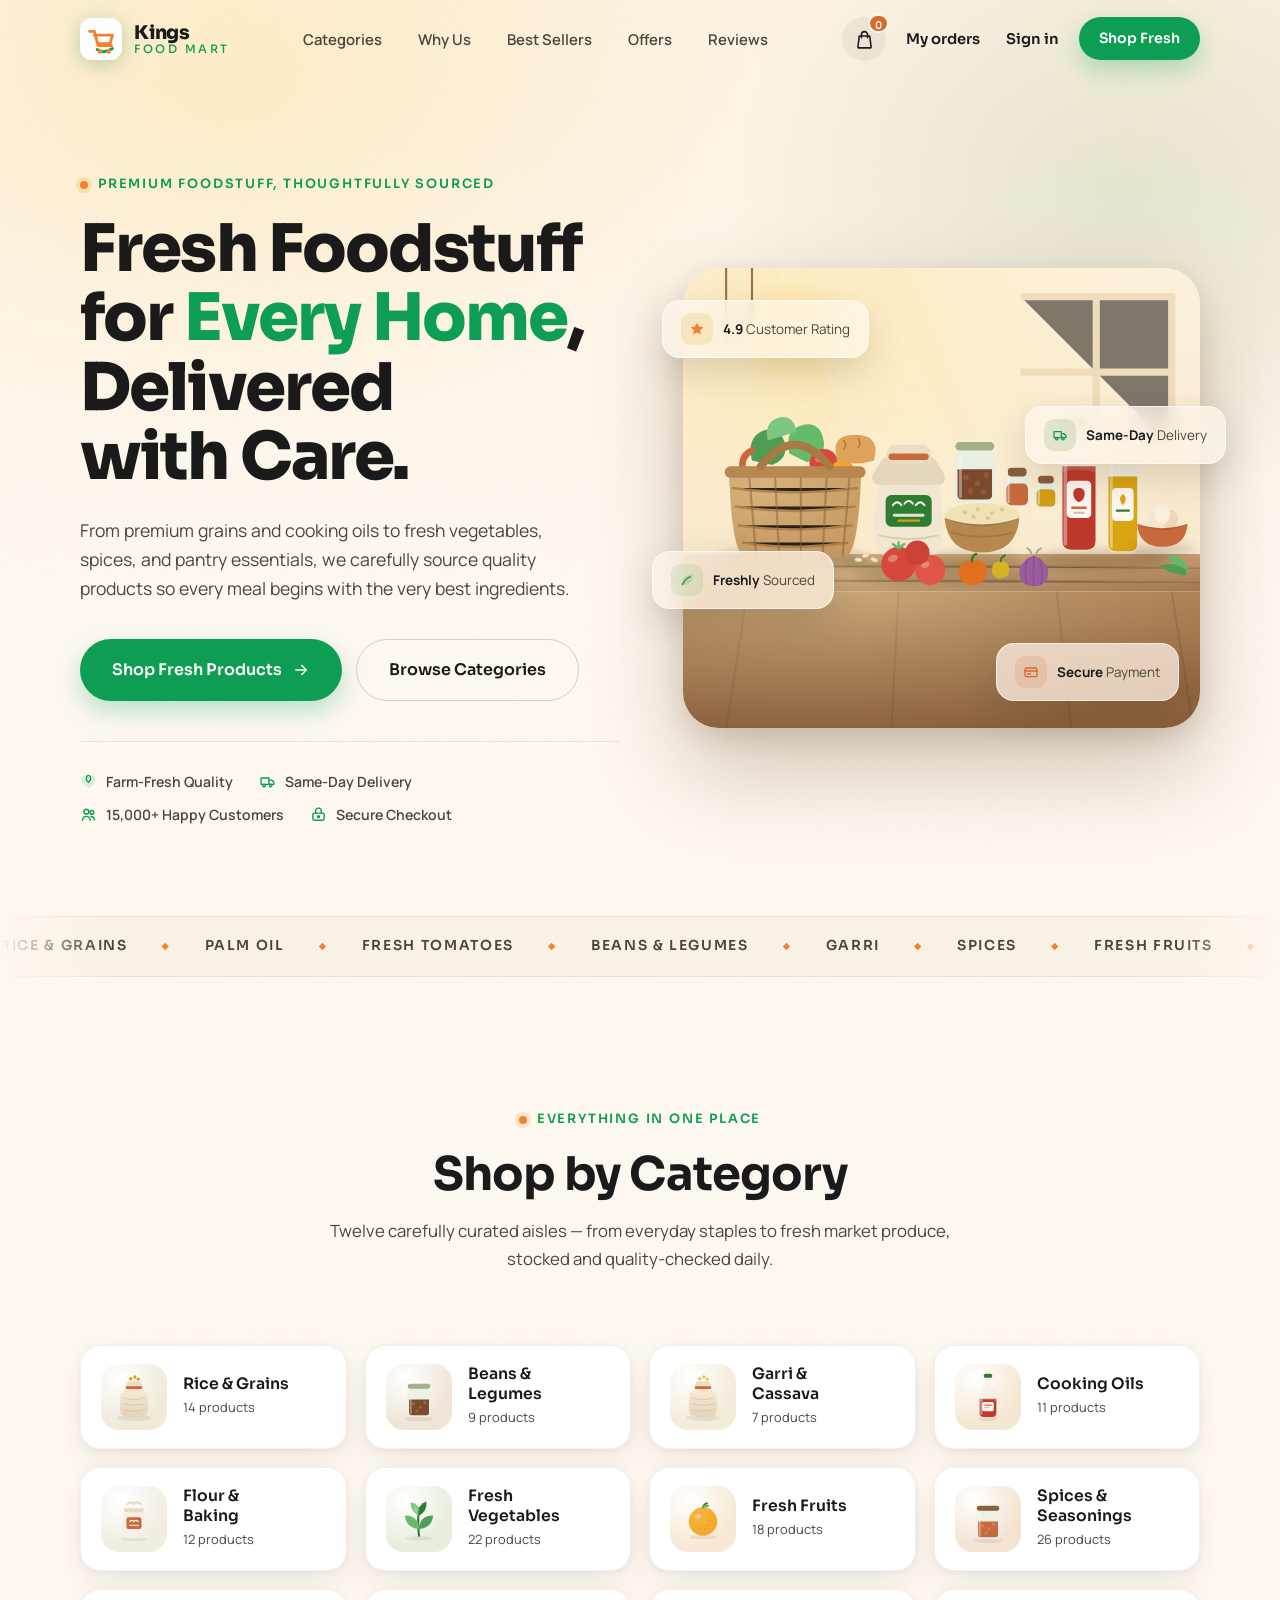
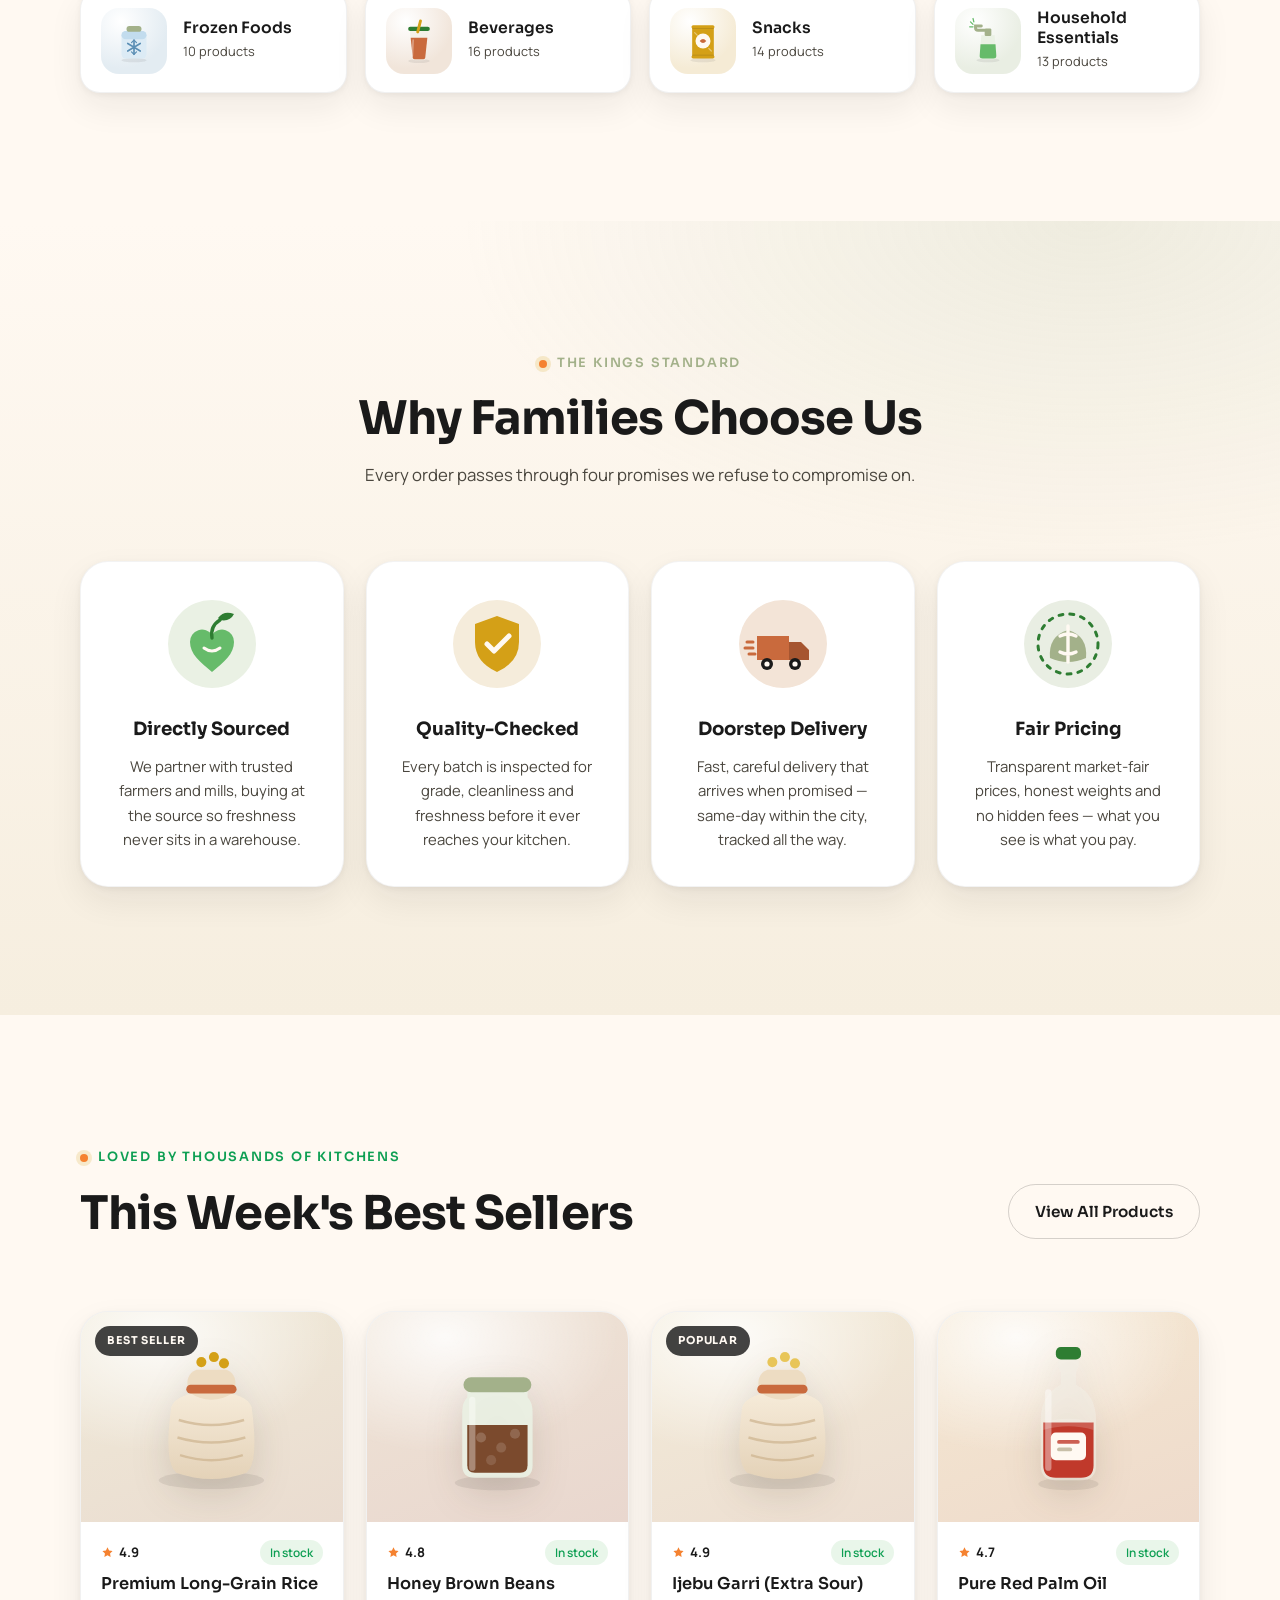
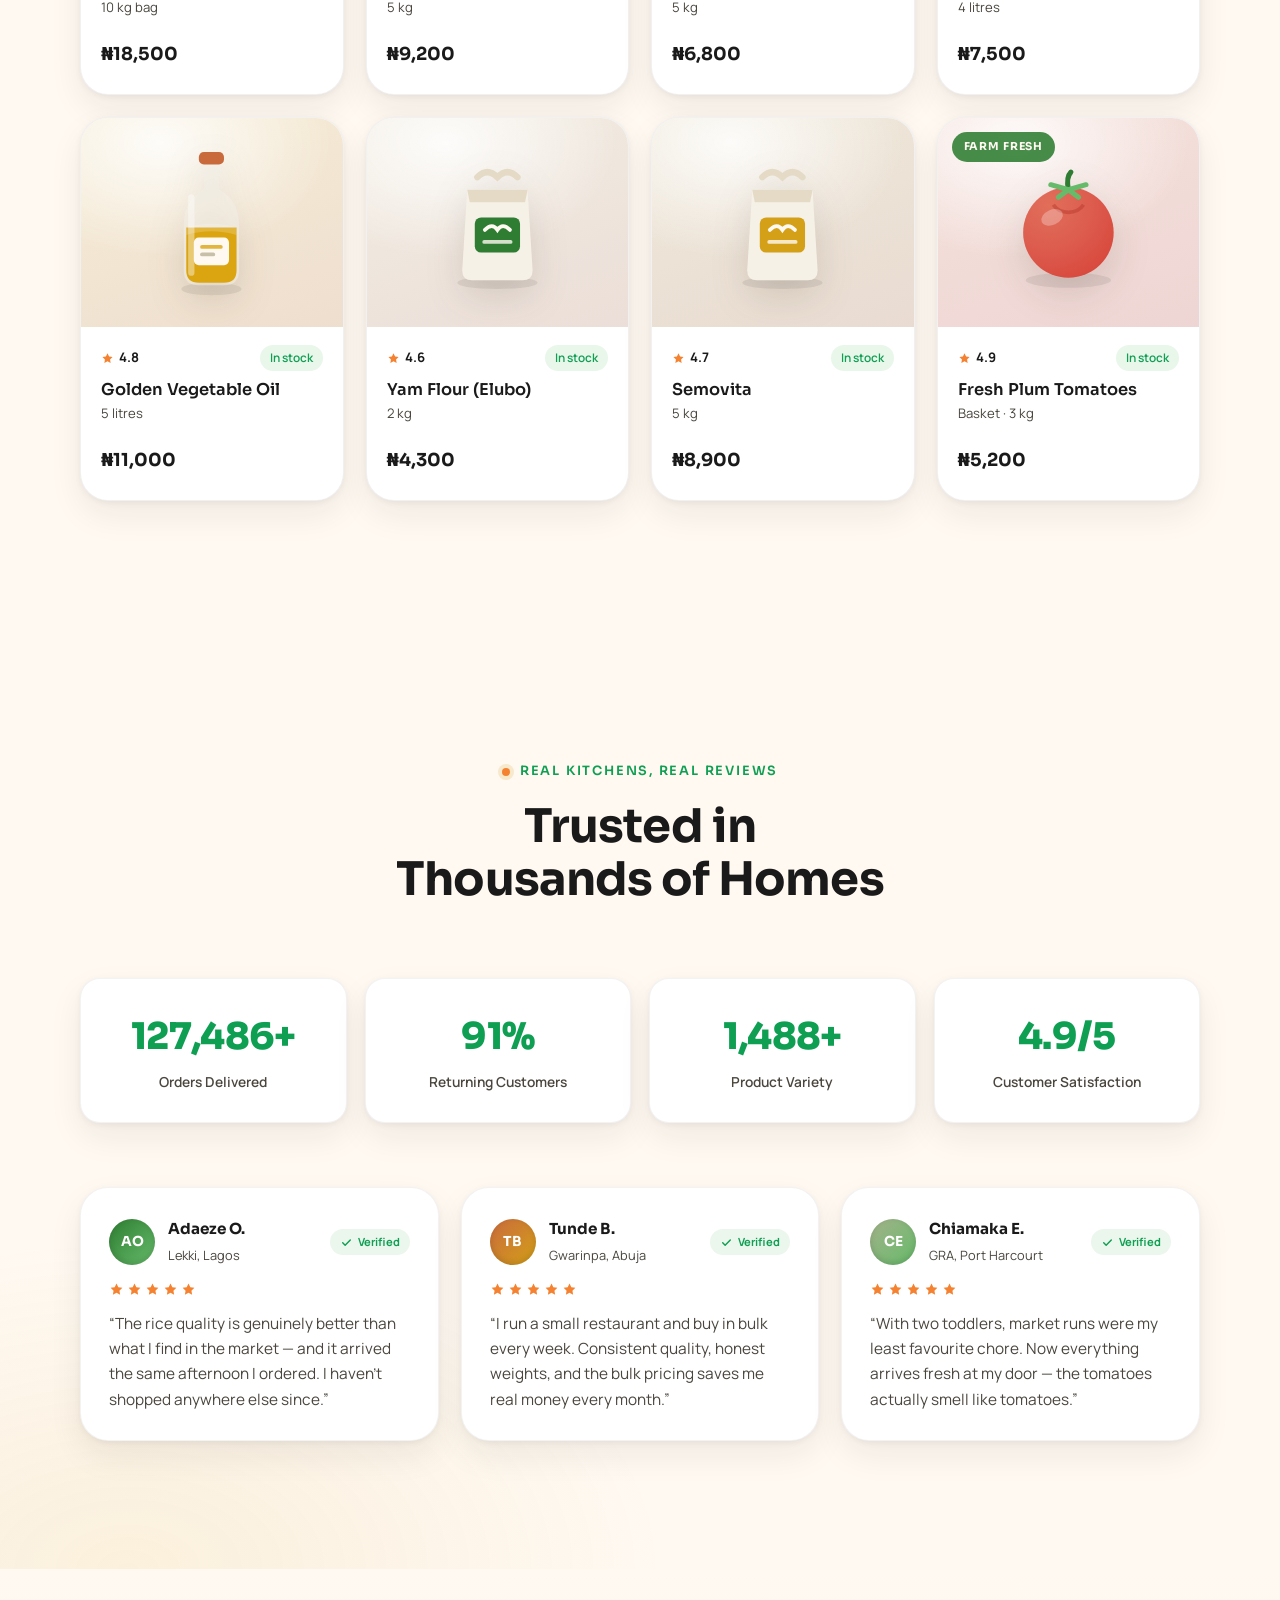
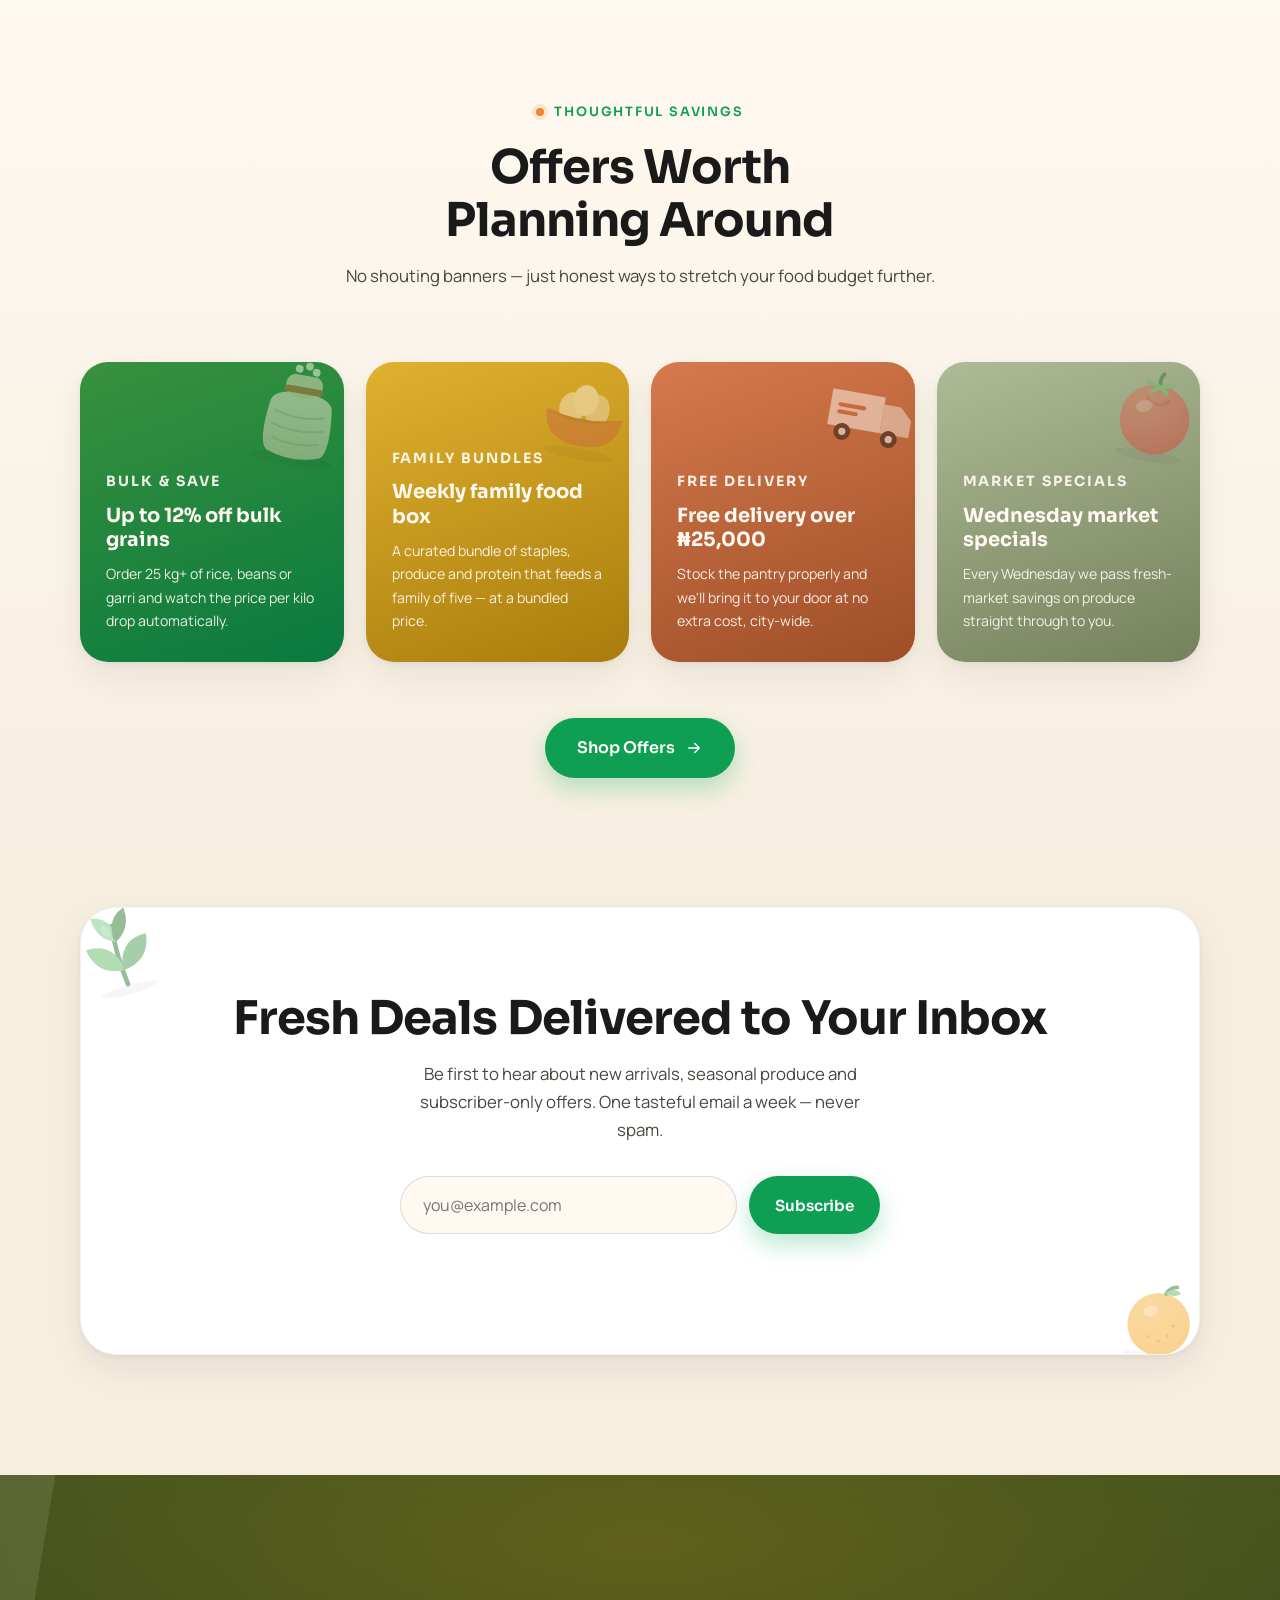
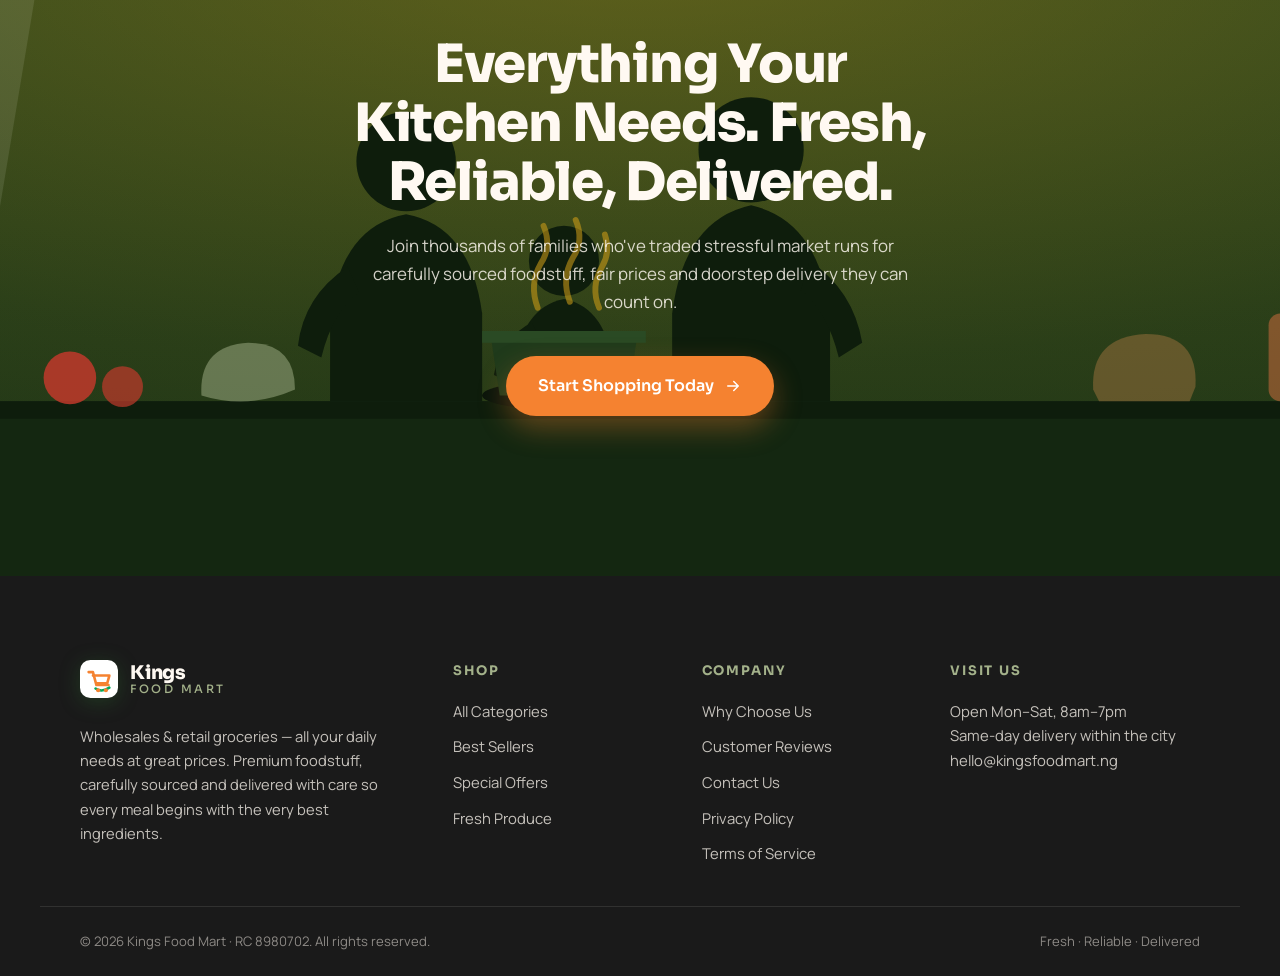
==== index.html @ e5066a8c "Add files via upload" ====
<!DOCTYPE html>
<html lang="en">
<head>
  <meta charset="UTF-8" />
  <meta name="viewport" content="width=device-width, initial-scale=1.0" />
  <title>Kings Food Mart — Wholesales &amp; Retail · All Your Daily Needs at Great Prices</title>
  <meta name="description" content="Kings Food Mart — wholesale and retail groceries. Premium grains, cooking oils, fresh vegetables, spices and pantry essentials, delivered same-day. All your daily needs at great prices." />
  <meta property="og:title" content="Kings Food Mart — Wholesales & Retail" />
  <meta property="og:description" content="From premium rice and palm oil to fresh tomatoes and spices — quality foodstuff at wholesale and retail prices, delivered same-day." />
  <meta property="og:type" content="website" />
  <link rel="preconnect" href="https://fonts.googleapis.com" />
  <link rel="preconnect" href="https://fonts.gstatic.com" crossorigin />
  <link href="https://fonts.googleapis.com/css2?family=Sora:wght@500;600;700;800&family=Manrope:wght@400;500;600;700&display=swap" rel="stylesheet" />
  <link rel="stylesheet" href="style.css" />
  <link rel="icon" href="data:image/svg+xml,<svg xmlns='http://www.w3.org/2000/svg' viewBox='0 0 100 100'><rect width='100' height='100' rx='22' fill='%23FFFFFF'/><g fill='none' stroke='%23F58230' stroke-width='7' stroke-linecap='round' stroke-linejoin='round'><path d='M24 32 H34 L42 64 H72'/><path d='M34 40 H74 L69 60 H42'/></g><path d='M40 74 Q54 84 72 72' stroke='%2300A858' stroke-width='7' fill='none' stroke-linecap='round'/><circle cx='46' cy='78' r='5' fill='%23F58230'/><circle cx='66' cy='78' r='5' fill='%23F58230'/></svg>" />
</head>
<body>

  <!-- ══════════════ SVG SYMBOL LIBRARY (hand-drawn motifs) ══════════════ -->
  <svg width="0" height="0" style="position:absolute" aria-hidden="true">
    <defs>
      <linearGradient id="g-sack" x1="0" y1="0" x2="0" y2="1">
        <stop offset="0" stop-color="#F6EBD9"/><stop offset="1" stop-color="#E4D2B8"/>
      </linearGradient>
      <linearGradient id="g-wood" x1="0" y1="0" x2="0" y2="1">
        <stop offset="0" stop-color="#B98A5B"/><stop offset="1" stop-color="#96683D"/>
      </linearGradient>
      <linearGradient id="g-glass" x1="0" y1="0" x2="1" y2="0">
        <stop offset="0" stop-color="#ffffff" stop-opacity=".55"/><stop offset=".5" stop-color="#ffffff" stop-opacity=".15"/><stop offset="1" stop-color="#ffffff" stop-opacity=".45"/>
      </linearGradient>
      <radialGradient id="g-sun" cx=".28" cy=".2" r=".9">
        <stop offset="0" stop-color="#FFE9B8" stop-opacity=".95"/><stop offset=".55" stop-color="#FFF3DC" stop-opacity=".45"/><stop offset="1" stop-color="#FFF9F2" stop-opacity="0"/>
      </radialGradient>

      <!-- woven sack of grain -->
      <symbol id="s-sack" viewBox="0 0 120 120">
        <ellipse cx="60" cy="110" rx="42" ry="7" fill="#1A1A1A" opacity=".08"/>
        <path d="M28 52 Q22 96 32 104 Q60 114 88 104 Q98 96 92 52 Q88 40 60 40 Q32 40 28 52Z" fill="url(#g-sack)"/>
        <path d="M42 40 Q38 26 48 22 L72 22 Q82 26 78 40 Q69 46 60 46 Q51 46 42 40Z" fill="#EDDCC2"/>
        <rect x="40" y="34" width="40" height="7" rx="3.5" fill="#C96A3D"/>
        <path d="M34 62 Q60 70 86 62" stroke="#CDB48F" stroke-width="2" fill="none" opacity=".7"/>
        <path d="M33 76 Q60 84 87 76" stroke="#CDB48F" stroke-width="2" fill="none" opacity=".7"/>
        <path d="M35 90 Q60 98 85 90" stroke="#CDB48F" stroke-width="2" fill="none" opacity=".7"/>
        <circle cx="52" cy="16" r="4" fill="var(--grain, #D4A017)"/>
        <circle cx="62" cy="12" r="4" fill="var(--grain, #D4A017)"/>
        <circle cx="70" cy="17" r="4" fill="var(--grain, #D4A017)"/>
      </symbol>

      <!-- glass jar of beans / spices -->
      <symbol id="s-jar" viewBox="0 0 120 120">
        <ellipse cx="60" cy="112" rx="34" ry="6" fill="#1A1A1A" opacity=".08"/>
        <path d="M36 44 Q32 48 32 56 L32 98 Q32 108 42 108 L78 108 Q88 108 88 98 L88 56 Q88 48 84 44 L84 38 L36 38 Z" fill="#EAF1E4" opacity=".9"/>
        <rect x="33" y="28" width="54" height="12" rx="6" fill="var(--lid, #A3B18A)"/>
        <path d="M36 66 L84 66 L84 98 Q84 104 78 104 L42 104 Q36 104 36 98 Z" fill="var(--fill, #8B5A2B)"/>
        <circle cx="47" cy="76" r="4" fill="#fff" opacity=".18"/>
        <circle cx="63" cy="84" r="4" fill="#fff" opacity=".14"/>
        <circle cx="74" cy="73" r="4" fill="#fff" opacity=".16"/>
        <circle cx="55" cy="94" r="4" fill="#fff" opacity=".12"/>
        <path d="M40 46 L40 100" stroke="#fff" stroke-width="5" opacity=".35" stroke-linecap="round"/>
      </symbol>

      <!-- oil bottle -->
      <symbol id="s-bottle" viewBox="0 0 120 120">
        <ellipse cx="60" cy="113" rx="24" ry="5" fill="#1A1A1A" opacity=".08"/>
        <path d="M52 8 L68 8 L68 20 L66 24 L66 34 Q82 42 82 62 L82 98 Q82 110 70 110 L50 110 Q38 110 38 98 L38 62 Q38 42 54 34 L54 24 L52 20 Z" fill="#F2EFE6" opacity=".55"/>
        <path d="M40 64 L80 64 L80 98 Q80 108 70 108 L50 108 Q40 108 40 98 Z" fill="var(--oil, #D4A017)"/>
        <path d="M40 64 Q60 58 80 64 L80 70 Q60 64 40 70 Z" fill="#fff" opacity=".18"/>
        <rect x="50" y="4" width="20" height="10" rx="4" fill="var(--cap, #2E7D32)"/>
        <rect x="46" y="72" width="28" height="22" rx="4" fill="#FFF9F2"/>
        <rect x="51" y="78" width="18" height="3" rx="1.5" fill="var(--oil, #D4A017)" opacity=".8"/>
        <rect x="51" y="84" width="12" height="3" rx="1.5" fill="#C8BFA8"/>
        <path d="M44 40 L44 100" stroke="#fff" stroke-width="5" opacity=".4" stroke-linecap="round"/>
      </symbol>

      <!-- tomato -->
      <symbol id="s-tomato" viewBox="0 0 120 120">
        <ellipse cx="60" cy="106" rx="34" ry="6" fill="#1A1A1A" opacity=".08"/>
        <circle cx="60" cy="68" r="36" fill="#D8483B"/>
        <circle cx="60" cy="68" r="36" fill="url(#g-sun)" opacity=".25"/>
        <path d="M48 46 Q52 52 60 52 Q68 52 72 46" stroke="#B93A2F" stroke-width="3" fill="none" opacity=".5"/>
        <ellipse cx="47" cy="56" rx="9" ry="6" fill="#fff" opacity=".28" transform="rotate(-24 47 56)"/>
        <path d="M60 34 Q58 24 62 20" stroke="#2E7D32" stroke-width="4" fill="none" stroke-linecap="round"/>
        <path d="M60 34 L46 30 M60 34 L74 30 M60 34 L52 40 M60 34 L68 40" stroke="#66BB6A" stroke-width="4" stroke-linecap="round"/>
      </symbol>

      <!-- scotch bonnet pepper -->
      <symbol id="s-pepper" viewBox="0 0 120 120">
        <ellipse cx="60" cy="104" rx="30" ry="5" fill="#1A1A1A" opacity=".08"/>
        <path d="M32 72 Q30 48 46 46 Q50 44 54 46 Q58 42 66 44 Q72 40 80 46 Q92 50 88 72 Q86 94 60 96 Q34 94 32 72Z" fill="#E2711D"/>
        <path d="M40 60 Q42 82 60 86" stroke="#C55A10" stroke-width="3" fill="none" opacity=".5"/>
        <path d="M76 58 Q78 78 64 86" stroke="#C55A10" stroke-width="3" fill="none" opacity=".4"/>
        <ellipse cx="46" cy="58" rx="7" ry="5" fill="#fff" opacity=".3" transform="rotate(-20 46 58)"/>
        <path d="M60 44 Q60 32 68 28" stroke="#2E7D32" stroke-width="5" fill="none" stroke-linecap="round"/>
      </symbol>

      <!-- onion -->
      <symbol id="s-onion" viewBox="0 0 120 120">
        <ellipse cx="60" cy="104" rx="30" ry="5" fill="#1A1A1A" opacity=".08"/>
        <path d="M60 30 Q92 44 90 70 Q88 96 60 98 Q32 96 30 70 Q28 44 60 30Z" fill="#9B5DA0"/>
        <path d="M46 38 Q34 58 40 88" stroke="#7E4483" stroke-width="3" fill="none" opacity=".6"/>
        <path d="M60 32 Q58 60 60 96" stroke="#7E4483" stroke-width="3" fill="none" opacity=".6"/>
        <path d="M74 38 Q86 58 80 88" stroke="#7E4483" stroke-width="3" fill="none" opacity=".6"/>
        <ellipse cx="48" cy="52" rx="7" ry="10" fill="#fff" opacity=".22" transform="rotate(-16 48 52)"/>
        <path d="M56 28 Q56 16 50 12 M62 28 Q64 16 72 12" stroke="#A3B18A" stroke-width="4" fill="none" stroke-linecap="round"/>
      </symbol>

      <!-- leafy greens -->
      <symbol id="s-leaf" viewBox="0 0 120 120">
        <ellipse cx="60" cy="106" rx="32" ry="5" fill="#1A1A1A" opacity=".08"/>
        <path d="M60 100 Q56 66 60 34" stroke="#2E7D32" stroke-width="5" fill="none" stroke-linecap="round"/>
        <path d="M60 84 Q30 82 26 52 Q52 50 60 76Z" fill="#66BB6A"/>
        <path d="M60 84 Q90 82 94 52 Q68 50 60 76Z" fill="#4E9E54"/>
        <path d="M60 52 Q40 44 40 20 Q62 24 62 48Z" fill="#7DC981"/>
        <path d="M60 52 Q80 42 78 18 Q58 24 58 48Z" fill="#2E7D32"/>
        <ellipse cx="52" cy="38" rx="4" ry="7" fill="#fff" opacity=".18" transform="rotate(-20 52 38)"/>
      </symbol>

      <!-- orange / fruit -->
      <symbol id="s-fruit" viewBox="0 0 120 120">
        <ellipse cx="60" cy="104" rx="32" ry="5" fill="#1A1A1A" opacity=".08"/>
        <circle cx="60" cy="66" r="34" fill="#F5A623"/>
        <circle cx="60" cy="66" r="34" fill="url(#g-sun)" opacity=".2"/>
        <ellipse cx="48" cy="54" rx="8" ry="6" fill="#fff" opacity=".3" transform="rotate(-24 48 54)"/>
        <circle cx="72" cy="76" r="1.6" fill="#D98A0F"/><circle cx="64" cy="84" r="1.6" fill="#D98A0F"/>
        <circle cx="76" cy="64" r="1.6" fill="#D98A0F"/><circle cx="52" cy="82" r="1.6" fill="#D98A0F"/>
        <path d="M60 32 Q62 24 70 22" stroke="#2E7D32" stroke-width="4" fill="none" stroke-linecap="round"/>
        <path d="M60 32 Q70 34 76 28 Q68 22 60 30Z" fill="#66BB6A"/>
      </symbol>

      <!-- dried fish -->
      <symbol id="s-fish" viewBox="0 0 120 120">
        <ellipse cx="60" cy="102" rx="34" ry="5" fill="#1A1A1A" opacity=".08"/>
        <path d="M22 66 Q42 40 70 44 Q94 48 98 62 Q94 76 70 80 Q42 84 22 66Z" fill="#B07B4F"/>
        <path d="M98 62 L112 48 Q108 62 112 76 Z" fill="#96633B"/>
        <path d="M46 48 Q44 62 46 76 M60 45 Q58 62 60 79 M74 46 Q72 62 74 78" stroke="#96633B" stroke-width="2.5" fill="none" opacity=".6"/>
        <circle cx="34" cy="60" r="3.5" fill="#1A1A1A" opacity=".7"/>
        <path d="M56 34 L64 44 L48 44 Z" fill="#96633B"/>
      </symbol>

      <!-- bread loaf -->
      <symbol id="s-bread" viewBox="0 0 120 120">
        <ellipse cx="60" cy="102" rx="36" ry="6" fill="#1A1A1A" opacity=".08"/>
        <path d="M24 96 L24 66 Q24 44 60 44 Q96 44 96 66 L96 96 Q60 104 24 96Z" fill="#D99A4E"/>
        <path d="M24 70 Q60 78 96 70 L96 66 Q96 44 60 44 Q24 44 24 66Z" fill="#E8B36B"/>
        <path d="M38 54 Q42 60 38 66 M56 50 Q60 56 56 62 M74 52 Q78 58 74 64" stroke="#C07F35" stroke-width="3" fill="none" stroke-linecap="round"/>
      </symbol>

      <!-- eggs in bowl -->
      <symbol id="s-eggs" viewBox="0 0 120 120">
        <ellipse cx="60" cy="104" rx="36" ry="6" fill="#1A1A1A" opacity=".08"/>
        <ellipse cx="46" cy="58" rx="13" ry="16" fill="#F6E7CE"/>
        <ellipse cx="72" cy="56" rx="13" ry="16" fill="#EFD9B8"/>
        <ellipse cx="59" cy="48" rx="13" ry="16" fill="#FBF1DF"/>
        <path d="M20 62 Q22 96 60 96 Q98 96 100 62 Q60 74 20 62Z" fill="var(--bowl, #C96A3D)"/>
        <path d="M20 62 Q60 74 100 62 Q60 80 20 62Z" fill="#1A1A1A" opacity=".12"/>
      </symbol>

      <!-- beverage cup -->
      <symbol id="s-cup" viewBox="0 0 120 120">
        <ellipse cx="60" cy="108" rx="26" ry="5" fill="#1A1A1A" opacity=".08"/>
        <path d="M38 34 L82 34 L76 102 Q75 106 70 106 L50 106 Q45 106 44 102 Z" fill="#F2EFE6" opacity=".7"/>
        <path d="M40 52 L80 52 L75 100 Q74 104 70 104 L50 104 Q46 104 45 100 Z" fill="var(--drink, #C96A3D)"/>
        <rect x="34" y="26" width="52" height="10" rx="5" fill="#2E7D32"/>
        <rect x="57" y="8" width="7" height="34" rx="3.5" fill="#D4A017" transform="rotate(14 60 24)"/>
        <path d="M46 58 L44 96" stroke="#fff" stroke-width="4" opacity=".35" stroke-linecap="round"/>
      </symbol>

      <!-- snack pack -->
      <symbol id="s-snack" viewBox="0 0 120 120">
        <ellipse cx="60" cy="106" rx="30" ry="5" fill="#1A1A1A" opacity=".08"/>
        <path d="M34 30 Q30 24 36 22 L84 22 Q90 24 86 30 L86 94 Q90 100 84 102 L36 102 Q30 100 34 94 Z" fill="var(--pack, #D4A017)"/>
        <path d="M34 30 L86 30 M34 94 L86 94" stroke="#1A1A1A" stroke-width="2" opacity=".15"/>
        <circle cx="60" cy="60" r="18" fill="#FFF9F2"/>
        <path d="M52 60 Q60 50 68 60 Q60 70 52 60Z" fill="#C96A3D"/>
        <path d="M40 40 L46 46 M74 78 L80 84" stroke="#fff" stroke-width="3" opacity=".4" stroke-linecap="round"/>
      </symbol>

      <!-- household spray -->
      <symbol id="s-home" viewBox="0 0 120 120">
        <ellipse cx="60" cy="106" rx="28" ry="5" fill="#1A1A1A" opacity=".08"/>
        <path d="M44 46 L76 46 L80 96 Q80 104 72 104 L48 104 Q40 104 40 96 Z" fill="#EAF1E4"/>
        <path d="M42 68 L78 68 L80 96 Q80 102 73 102 L47 102 Q40 102 40 96 Z" fill="var(--soap, #66BB6A)"/>
        <rect x="52" y="30" width="16" height="18" rx="3" fill="#A3B18A"/>
        <path d="M52 34 L36 34 Q30 34 30 28 L30 24 L44 24" stroke="#A3B18A" stroke-width="7" fill="none" stroke-linecap="round"/>
        <path d="M24 20 L18 14 M24 26 L16 26 M26 14 L24 6" stroke="#66BB6A" stroke-width="3" stroke-linecap="round"/>
      </symbol>

      <!-- frozen -->
      <symbol id="s-frozen" viewBox="0 0 120 120">
        <ellipse cx="60" cy="106" rx="30" ry="5" fill="#1A1A1A" opacity=".08"/>
        <rect x="30" y="36" width="60" height="66" rx="10" fill="#DCEBF5"/>
        <rect x="30" y="36" width="60" height="20" rx="10" fill="#C2DCEE"/>
        <path d="M60 58 L60 92 M45 66 L75 84 M75 66 L45 84" stroke="#5B8FB5" stroke-width="4" stroke-linecap="round"/>
        <path d="M60 58 L54 64 M60 58 L66 64 M60 92 L54 86 M60 92 L66 86" stroke="#5B8FB5" stroke-width="3" stroke-linecap="round"/>
        <rect x="42" y="24" width="36" height="14" rx="7" fill="#A3B18A"/>
      </symbol>

      <!-- flour bag -->
      <symbol id="s-flour" viewBox="0 0 120 120">
        <ellipse cx="60" cy="108" rx="32" ry="5" fill="#1A1A1A" opacity=".08"/>
        <path d="M36 34 L84 34 L88 98 Q88 106 80 106 L40 106 Q32 106 32 98 Z" fill="#F6F1E7"/>
        <path d="M36 34 L84 34 L82 44 L38 44 Z" fill="#E4DAC6"/>
        <rect x="42" y="56" width="36" height="28" rx="5" fill="var(--label, #C96A3D)"/>
        <path d="M50 66 Q56 60 60 66 Q64 60 70 66" stroke="#FFF9F2" stroke-width="3" fill="none" stroke-linecap="round"/>
        <rect x="48" y="74" width="24" height="3" rx="1.5" fill="#FFF9F2" opacity=".8"/>
        <path d="M44 24 Q52 16 60 24 Q68 16 76 24" stroke="#E4DAC6" stroke-width="5" fill="none" stroke-linecap="round"/>
      </symbol>

      <!-- crayfish / shrimp -->
      <symbol id="s-crayfish" viewBox="0 0 120 120">
        <ellipse cx="60" cy="102" rx="32" ry="5" fill="#1A1A1A" opacity=".08"/>
        <path d="M30 76 Q26 46 54 40 Q86 34 92 58 Q96 76 76 82 Q50 90 30 76Z" fill="#E2711D"/>
        <path d="M46 46 Q44 62 50 78 M62 42 Q60 60 66 80 M78 44 Q78 60 80 74" stroke="#C55A10" stroke-width="3" fill="none" opacity=".6"/>
        <path d="M90 56 Q104 48 108 36 M92 62 Q106 62 112 54" stroke="#C55A10" stroke-width="3" fill="none" stroke-linecap="round"/>
        <circle cx="88" cy="52" r="3" fill="#1A1A1A" opacity=".7"/>
        <path d="M30 76 Q20 80 16 88 Q28 88 34 82Z" fill="#C55A10"/>
      </symbol>

      <!-- star -->
      <symbol id="s-star" viewBox="0 0 24 24">
        <path d="M12 2.5l2.9 5.9 6.5.9-4.7 4.6 1.1 6.5L12 17.3l-5.8 3.1 1.1-6.5L2.6 9.3l6.5-.9z"/>
      </symbol>
    </defs>
  </svg>

  <div class="grain" aria-hidden="true"></div>

  <!-- ══════════════ NAV ══════════════ -->
  <header class="nav" id="nav">
    <div class="nav__inner container">
      <a href="#" class="nav__logo" aria-label="Kings Food Mart — home">
        <span class="nav__logo-mark" aria-hidden="true">
          <svg viewBox="0 0 44 44" width="42" height="42"><rect width="44" height="44" rx="12" fill="#fff"/><g fill="none" stroke="#F58230" stroke-width="3" stroke-linecap="round" stroke-linejoin="round"><path d="M10 14 H15 L19 29 H33"/><path d="M15 18 H34 L31.5 27 H19"/></g><path d="M18 33 Q25 38 34 32" stroke="#00A858" stroke-width="3" fill="none" stroke-linecap="round"/><circle cx="21" cy="35" r="2.4" fill="#F58230"/><circle cx="30" cy="35" r="2.4" fill="#F58230"/></svg>
        </span>
        <span class="nav__logo-text">Kings<em>Food Mart</em></span>
      </a>
      <nav class="nav__links" aria-label="Primary">
        <a href="#categories">Categories</a>
        <a href="#why-us">Why Us</a>
        <a href="#best-sellers">Best Sellers</a>
        <a href="#offers">Offers</a>
        <a href="#testimonials">Reviews</a>
      </nav>
      <div class="nav__actions">
        <button class="cart-btn" id="cartBtn" aria-label="Shopping basket, 0 items">
          <svg viewBox="0 0 24 24" width="21" height="21" fill="none" stroke="currentColor" stroke-width="1.8" stroke-linecap="round" stroke-linejoin="round" aria-hidden="true"><path d="M6 8h12l1.5 12.5a1 1 0 0 1-1 1.1H5.5a1 1 0 0 1-1-1.1L6 8z"/><path d="M8.5 10V6.5a3.5 3.5 0 0 1 7 0V10"/></svg>
          <span class="cart-btn__count" id="cartCount">0</span>
        </button>
        <a href="orders.html" class="nav__orders nav__signin" data-magnetic>My orders</a>
        <a href="login.html" class="nav__signin" data-magnetic>Sign in</a>
        <a href="login.html" class="btn btn--primary btn--sm nav__cta" data-magnetic>Shop Fresh</a>
        <button class="nav__burger" id="navBurger" aria-label="Open menu" aria-expanded="false" aria-controls="mobileMenu">
          <span></span><span></span><span></span>
        </button>
      </div>
    </div>
    <div class="nav__mobile" id="mobileMenu">
      <a href="#categories">Categories</a>
      <a href="#why-us">Why Us</a>
      <a href="#best-sellers">Best Sellers</a>
      <a href="#offers">Offers</a>
      <a href="#testimonials">Reviews</a>
      <a href="login.html">Sign in</a>
      <a href="signup.html">Create account</a>
      <a href="login.html" class="btn btn--primary">Shop Fresh Products</a>
    </div>
  </header>

  <main id="main">

    <!-- ══════════════ HERO ══════════════ -->
    <section class="hero" aria-labelledby="hero-title">
      <div class="hero__glow" aria-hidden="true"></div>
      <div class="container hero__grid">

        <div class="hero__copy">
          <p class="eyebrow reveal"><span class="eyebrow__dot" aria-hidden="true"></span>Premium foodstuff, thoughtfully sourced</p>
          <h1 id="hero-title" class="hero__title reveal">
            Fresh Foodstuff for <em>Every&nbsp;Home</em>, Delivered with&nbsp;Care.
          </h1>
          <p class="hero__sub reveal">
            From premium grains and cooking oils to fresh vegetables, spices, and pantry
            essentials, we carefully source quality products so every meal begins with
            the very best ingredients.
          </p>
          <div class="hero__ctas reveal">
            <a href="login.html" class="btn btn--primary btn--lg" data-magnetic>
              Shop Fresh Products
              <svg viewBox="0 0 24 24" width="18" height="18" fill="none" stroke="currentColor" stroke-width="2" stroke-linecap="round" stroke-linejoin="round" aria-hidden="true"><path d="M5 12h14M13 6l6 6-6 6"/></svg>
            </a>
            <a href="#categories" class="btn btn--ghost btn--lg" data-magnetic>Browse Categories</a>
          </div>
          <ul class="hero__trust reveal" aria-label="Why customers trust us">
            <li>
              <svg viewBox="0 0 24 24" width="17" height="17" fill="none" stroke="currentColor" stroke-width="2" stroke-linecap="round" stroke-linejoin="round" aria-hidden="true"><path d="M12 21C7 17 3 13.5 3 9a5 5 0 0 1 9-3 5 5 0 0 1 9 3c0 4.5-4 8-9 12z" fill="currentColor" opacity=".12"/><path d="M11 3.5C8 6 8 10 12 13c4-3 4-7 1-9.5"/></svg>
              Farm-Fresh Quality
            </li>
            <li>
              <svg viewBox="0 0 24 24" width="17" height="17" fill="none" stroke="currentColor" stroke-width="2" stroke-linecap="round" stroke-linejoin="round" aria-hidden="true"><path d="M3 7h11v9H3zM14 10h4l3 3v3h-7z"/><circle cx="7" cy="17.5" r="1.8"/><circle cx="16.5" cy="17.5" r="1.8"/></svg>
              Same-Day Delivery
            </li>
            <li>
              <svg viewBox="0 0 24 24" width="17" height="17" fill="none" stroke="currentColor" stroke-width="2" stroke-linecap="round" stroke-linejoin="round" aria-hidden="true"><circle cx="9" cy="8" r="3.4"/><path d="M3.5 20c.6-3.4 2.8-5.4 5.5-5.4s4.9 2 5.5 5.4"/><circle cx="16.8" cy="9" r="2.6"/><path d="M15.5 14.9c2.7.1 4.4 1.8 5 4.6"/></svg>
              15,000+ Happy Customers
            </li>
            <li>
              <svg viewBox="0 0 24 24" width="17" height="17" fill="none" stroke="currentColor" stroke-width="2" stroke-linecap="round" stroke-linejoin="round" aria-hidden="true"><rect x="4" y="10" width="16" height="10" rx="2"/><path d="M8 10V7a4 4 0 0 1 8 0v3"/><circle cx="12" cy="15" r="1.4" fill="currentColor"/></svg>
              Secure Checkout
            </li>
          </ul>
        </div>

        <div class="hero__visual reveal" data-parallax="0.06">
          <figure class="hero__scene" aria-label="A wooden kitchen table arranged with premium rice, beans, garri, fresh tomatoes, peppers, onions, palm oil, eggs, spices in glass jars, bread and a woven basket of groceries in warm morning sunlight">
            <img class="hero__photo" src="https://images.unsplash.com/photo-1542838132-92c53300491e?auto=format&fit=crop&w=900&q=80" alt="A fresh spread of grains, vegetables, spices and pantry staples arranged on a market table" loading="eager" decoding="async" />
            <svg viewBox="0 0 720 640" role="img" aria-hidden="true" class="hero__svg">
              <defs>
                <linearGradient id="h-sky" x1="0" y1="0" x2="0" y2="1">
                  <stop offset="0" stop-color="#FDF3E0"/><stop offset=".55" stop-color="#FBEBD2"/><stop offset="1" stop-color="#F2E3C8"/>
                </linearGradient>
                <linearGradient id="h-table" x1="0" y1="0" x2="0" y2="1">
                  <stop offset="0" stop-color="#C39668"/><stop offset="1" stop-color="#9A6E44"/>
                </linearGradient>
                <linearGradient id="h-tableface" x1="0" y1="0" x2="0" y2="1">
                  <stop offset="0" stop-color="#A97B4E"/><stop offset="1" stop-color="#8A5F3B"/>
                </linearGradient>
                <radialGradient id="h-light" cx=".26" cy=".14" r=".95">
                  <stop offset="0" stop-color="#FFE9B0" stop-opacity=".9"/><stop offset=".5" stop-color="#FFEFC9" stop-opacity=".35"/><stop offset="1" stop-color="#FFEFC9" stop-opacity="0"/>
                </radialGradient>
                <filter id="h-blur" x="-40%" y="-40%" width="180%" height="180%"><feGaussianBlur stdDeviation="7"/></filter>
              </defs>

              <!-- backdrop & morning light -->
              <rect x="0" y="0" width="720" height="640" rx="36" fill="url(#h-sky)"/>
              <rect x="0" y="0" width="720" height="640" rx="36" fill="url(#h-light)"/>
              <g opacity=".22">
                <path d="M120 -20 L260 -20 L560 640 L420 640 Z" fill="#FFF6DC"/>
                <path d="M300 -20 L370 -20 L660 640 L590 640 Z" fill="#FFF6DC"/>
              </g>
              <circle cx="150" cy="90" r="64" fill="#FFE9B0" opacity=".8" filter="url(#h-blur)"/>

              <!-- window frame hint -->
              <g stroke="#E3CBA4" stroke-width="10" opacity=".5">
                <path d="M470 40 L680 40 L680 250"/><path d="M575 40 L575 210"/><path d="M470 145 L680 145"/>
              </g>

              <!-- hanging herbs -->
              <g opacity=".85">
                <path d="M60 0 L60 66 M96 0 L96 46" stroke="#8A5F3B" stroke-width="3"/>
                <path d="M60 66 Q46 82 58 96 Q70 84 60 66Z M60 78 Q48 92 60 108 Q72 94 60 78Z" fill="#5C8A4E"/>
                <path d="M96 46 Q84 60 94 74 Q106 62 96 46Z M96 58 Q86 72 96 86 Q108 72 96 58Z" fill="#7BA86A"/>
              </g>

              <!-- table -->
              <rect x="0" y="398" width="720" height="52" fill="url(#h-table)"/>
              <path d="M0 450 L720 450 L720 640 L0 640 Z" fill="url(#h-tableface)"/>
              <g stroke="#7C532F" stroke-width="2" opacity=".45">
                <path d="M0 416 Q360 410 720 418"/><path d="M0 436 Q360 430 720 438"/>
              </g>
              <g stroke="#6E4829" stroke-width="3" opacity=".3">
                <path d="M90 450 L60 640 M300 450 L290 640 M520 450 L540 640 M680 450 L710 640"/>
              </g>
              <rect x="0" y="398" width="720" height="242" fill="url(#h-light)" opacity=".5"/>

              <!-- soft cast shadows -->
              <g fill="#3B2A18" filter="url(#h-blur)">
                <ellipse cx="150" cy="404" rx="104" ry="14" opacity=".22"/>
                <ellipse cx="392" cy="408" rx="80" ry="12" opacity=".2"/>
                <ellipse cx="580" cy="406" rx="98" ry="13" opacity=".22"/>
                <ellipse cx="284" cy="412" rx="60" ry="9" opacity=".18"/>
              </g>

              <!-- ═ woven basket, overflowing (left) ═ -->
              <g>
                <!-- produce spilling above rim -->
                <path d="M96 268 Q88 236 112 226 Q134 220 142 244 Q146 266 124 274Z" fill="#4E9E54"/>
                <path d="M148 258 Q140 224 168 218 Q192 214 196 242 Q198 266 172 270Z" fill="#66BB6A"/>
                <path d="M118 240 Q112 214 134 208 Q154 204 158 228" fill="#7DC981"/>
                <circle cx="196" cy="272" r="20" fill="#D8483B"/>
                <ellipse cx="190" cy="266" rx="6" ry="4" fill="#fff" opacity=".3"/>
                <circle cx="222" cy="284" r="17" fill="#F5A623"/>
                <path d="M84 286 Q78 262 96 254" stroke="#C96A3D" stroke-width="9" fill="none" stroke-linecap="round"/>
                <!-- bread peeking -->
                <path d="M212 250 Q214 232 240 232 Q266 232 268 252 L266 268 Q240 276 214 268Z" fill="#E0A45C"/>
                <path d="M224 240 Q228 246 224 252 M244 238 Q248 244 244 250" stroke="#C07F35" stroke-width="2.6" fill="none" stroke-linecap="round"/>
                <!-- basket body -->
                <path d="M64 284 L248 284 Q244 398 226 402 Q156 412 86 402 Q68 398 64 284Z" fill="#C99B62"/>
                <path d="M64 284 L248 284 Q244 398 226 402 Q156 412 86 402 Q68 398 64 284Z" fill="url(#h-light)" opacity=".35"/>
                <g stroke="#A87B45" stroke-width="3.5" opacity=".8">
                  <path d="M68 306 Q156 318 244 306"/><path d="M72 332 Q156 344 240 332"/><path d="M76 358 Q156 370 236 358"/><path d="M82 382 Q156 394 230 382"/>
                </g>
                <g stroke="#B8placeholder" stroke-width="0"></g>
                <g stroke="#8A5F3B" stroke-width="3" opacity=".5">
                  <path d="M92 288 L102 402 M128 288 L134 406 M164 288 L164 408 M200 288 L194 406 M232 288 L222 402"/>
                </g>
                <rect x="58" y="276" width="196" height="16" rx="8" fill="#B88950"/>
                <path d="M108 276 Q156 216 204 276" stroke="#A87B45" stroke-width="11" fill="none" stroke-linecap="round"/>
              </g>

              <!-- ═ rice sack (center-left) ═ -->
              <g>
                <path d="M272 302 Q262 300 264 288 L276 268 Q284 258 296 262 L332 262 Q344 258 352 268 L364 288 Q366 300 356 302 L356 302 Q368 386 352 398 Q314 412 276 398 Q260 386 272 302Z" fill="#F3E8D3"/>
                <path d="M272 302 Q262 300 264 288 L276 268 Q284 258 296 262 L332 262 Q344 258 352 268 L364 288 Q366 300 356 302" fill="#E7D8BC"/>
                <path d="M284 268 Q280 252 292 246 L336 246 Q348 252 344 268 Q314 278 284 268Z" fill="#EDDFC7"/>
                <rect x="286" y="258" width="56" height="9" rx="4.5" fill="#C96A3D"/>
                <rect x="282" y="316" width="64" height="44" rx="8" fill="#2E7D32"/>
                <path d="M292 330 Q298 322 304 330 M308 328 Q314 320 320 328 M324 330 Q330 322 336 330" stroke="#FFF9F2" stroke-width="2.6" fill="none" stroke-linecap="round"/>
                <rect x="292" y="342" width="44" height="4" rx="2" fill="#FFF9F2" opacity=".85"/>
                <rect x="298" y="350" width="32" height="3" rx="1.5" fill="#D4A017"/>
                <path d="M272 372 Q314 382 356 372" stroke="#D9C8A8" stroke-width="2.6" fill="none" opacity=".8"/>
                <!-- spilled rice grains -->
                <g fill="#F3E8D3" stroke="#D9C8A8" stroke-width="1">
                  <ellipse cx="254" cy="400" rx="5" ry="2.6" transform="rotate(-16 254 400)"/>
                  <ellipse cx="266" cy="406" rx="5" ry="2.6" transform="rotate(20 266 406)"/>
                  <ellipse cx="244" cy="406" rx="5" ry="2.6" transform="rotate(8 244 406)"/>
                </g>
              </g>

              <!-- ═ garri bowl (center) ═ -->
              <g>
                <ellipse cx="416" cy="348" rx="52" ry="17" fill="#EDD9A8"/>
                <ellipse cx="416" cy="344" rx="52" ry="17" fill="#F2E3B9"/>
                <g fill="#E3C98D">
                  <circle cx="392" cy="340" r="3"/><circle cx="410" cy="336" r="3"/><circle cx="430" cy="341" r="3"/><circle cx="444" cy="336" r="3"/><circle cx="404" cy="346" r="3"/><circle cx="424" cy="348" r="3"/>
                </g>
                <path d="M364 348 Q368 396 416 396 Q464 396 468 348 Q416 366 364 348Z" fill="#B88950"/>
                <path d="M364 348 Q416 366 468 348 Q416 372 364 348Z" fill="#1A1A1A" opacity=".14"/>
                <path d="M372 368 Q416 380 460 368" stroke="#9A6E44" stroke-width="2.6" fill="none" opacity=".7"/>
              </g>

              <!-- ═ beans jar + spice jars (center) ═ -->
              <g>
                <path d="M382 258 Q378 262 378 270 L378 316 Q378 326 388 326 L424 326 Q434 326 434 316 L434 270 Q434 262 430 258 L430 252 L382 252Z" fill="#EAF1E4" opacity=".92"/>
                <rect x="379" y="242" width="54" height="12" rx="6" fill="#A3B18A"/>
                <path d="M382 280 L430 280 L430 316 Q430 322 424 322 L388 322 Q382 322 382 316Z" fill="#7B4A2D"/>
                <g fill="#93583A"><circle cx="394" cy="292" r="4"/><circle cx="410" cy="300" r="4"/><circle cx="422" cy="288" r="4"/><circle cx="400" cy="310" r="4"/><circle cx="418" cy="312" r="4"/></g>
                <path d="M386 260 L386 318" stroke="#fff" stroke-width="4" opacity=".4" stroke-linecap="round"/>
                <!-- spice jars -->
                <g>
                  <rect x="448" y="286" width="34" height="46" rx="8" fill="#EAF1E4" opacity=".9"/>
                  <rect x="450" y="300" width="30" height="30" rx="7" fill="#C96A3D"/>
                  <rect x="452" y="278" width="26" height="12" rx="5" fill="#8A5F3B"/>
                  <path d="M453 292 L453 326" stroke="#fff" stroke-width="3" opacity=".45" stroke-linecap="round"/>
                </g>
                <g>
                  <rect x="490" y="296" width="30" height="38" rx="7" fill="#EAF1E4" opacity=".9"/>
                  <rect x="492" y="308" width="26" height="24" rx="6" fill="#D4A017"/>
                  <rect x="494" y="289" width="22" height="11" rx="5" fill="#8A5F3B"/>
                  <path d="M495 302 L495 328" stroke="#fff" stroke-width="3" opacity=".45" stroke-linecap="round"/>
                </g>
              </g>

              <!-- ═ palm & vegetable oil (right) ═ -->
              <g>
                <path d="M542 218 L560 218 L560 232 L558 236 L558 246 Q576 254 576 274 L576 380 Q576 394 562 394 L540 394 Q526 394 526 380 L526 274 Q526 254 544 246 L544 236 L542 232Z" fill="#F2EFE6" opacity=".6"/>
                <path d="M528 276 L574 276 L574 380 Q574 392 562 392 L540 392 Q528 392 528 380Z" fill="#C0392B"/>
                <path d="M528 276 Q551 270 574 276 L574 284 Q551 278 528 284Z" fill="#fff" opacity=".16"/>
                <rect x="540" y="212" width="22" height="12" rx="5" fill="#2E7D32"/>
                <rect x="534" y="296" width="34" height="52" rx="6" fill="#FFF9F2"/>
                <path d="M551 306 Q543 306 543 314 Q543 322 551 326 Q559 322 559 314 Q559 306 551 306Z" fill="#C0392B"/>
                <rect x="540" y="332" width="22" height="3.4" rx="1.7" fill="#C96A3D"/>
                <rect x="543" y="339" width="16" height="3" rx="1.5" fill="#C8BFA8"/>
                <path d="M532 254 L532 384" stroke="#fff" stroke-width="5" opacity=".4" stroke-linecap="round"/>

                <path d="M604 238 L620 238 L620 250 L618 254 L618 262 Q634 270 634 288 L634 384 Q634 396 622 396 L602 396 Q590 396 590 384 L590 288 Q590 270 606 262 L606 254 L604 250Z" fill="#F2EFE6" opacity=".6"/>
                <path d="M592 290 L632 290 L632 384 Q632 394 622 394 L602 394 Q592 394 592 384Z" fill="#DBA512"/>
                <rect x="602" y="232" width="20" height="11" rx="5" fill="#C96A3D"/>
                <rect x="597" y="306" width="30" height="46" rx="6" fill="#FFF9F2"/>
                <path d="M612 314 Q604 320 612 330 Q620 320 612 314Z" fill="#DBA512"/>
                <rect x="602" y="336" width="20" height="3.2" rx="1.6" fill="#2E7D32"/>
                <path d="M596 268 L596 388" stroke="#fff" stroke-width="4" opacity=".4" stroke-linecap="round"/>
              </g>

              <!-- ═ eggs bowl (right front) ═ -->
              <g>
                <ellipse cx="668" cy="392" rx="44" ry="10" fill="#3B2A18" opacity=".16" filter="url(#h-blur)"/>
                <ellipse cx="656" cy="352" rx="11" ry="14" fill="#F6E7CE"/>
                <ellipse cx="678" cy="350" rx="11" ry="14" fill="#EFD9B8"/>
                <ellipse cx="667" cy="342" rx="11" ry="14" fill="#FBF1DF"/>
                <path d="M632 356 Q634 388 667 388 Q700 388 702 356 Q667 368 632 356Z" fill="#C96A3D"/>
                <path d="M632 356 Q667 368 702 356 Q667 374 632 356Z" fill="#1A1A1A" opacity=".12"/>
              </g>

              <!-- ═ tomatoes, peppers, onions (front) ═ -->
              <g>
                <ellipse cx="360" cy="428" rx="120" ry="12" fill="#3B2A18" opacity=".14" filter="url(#h-blur)"/>
                <circle cx="300" cy="412" r="24" fill="#D8483B"/>
                <ellipse cx="292" cy="404" rx="7" ry="5" fill="#fff" opacity=".3" transform="rotate(-20 292 404)"/>
                <path d="M300 390 L292 384 M300 390 L308 384 M300 390 L300 382" stroke="#66BB6A" stroke-width="3.4" stroke-linecap="round"/>
                <circle cx="344" cy="420" r="21" fill="#E25547"/>
                <ellipse cx="337" cy="413" rx="6" ry="4" fill="#fff" opacity=".3" transform="rotate(-20 337 413)"/>
                <circle cx="326" cy="396" r="17" fill="#CE4237"/>
                <!-- scotch bonnets -->
                <path d="M384 428 Q382 410 396 408 Q400 406 404 408 Q412 404 418 410 Q426 414 422 428 Q420 440 402 442 Q386 440 384 428Z" fill="#E2711D"/>
                <path d="M402 408 Q402 400 408 398" stroke="#2E7D32" stroke-width="3.4" fill="none" stroke-linecap="round"/>
                <path d="M430 424 Q428 410 440 408 Q452 406 454 418 Q456 430 442 432 Q432 432 430 424Z" fill="#D8B421"/>
                <path d="M442 408 Q442 402 448 400" stroke="#2E7D32" stroke-width="3" fill="none" stroke-linecap="round"/>
                <!-- onions -->
                <path d="M488 400 Q510 410 508 426 Q506 442 488 443 Q470 442 468 426 Q466 410 488 400Z" fill="#9B5DA0"/>
                <path d="M480 404 Q474 420 478 440 M488 401 Q487 420 488 443 M496 404 Q502 420 498 440" stroke="#7E4483" stroke-width="2" fill="none" opacity=".6"/>
                <path d="M485 399 Q484 392 479 390 M491 399 Q493 392 498 390" stroke="#A3B18A" stroke-width="2.6" fill="none" stroke-linecap="round"/>
              </g>

              <!-- greens sprig on table right -->
              <g transform="translate(700 428) rotate(14)" opacity=".95">
                <path d="M0 0 Q-20 -6 -34 -22 Q-12 -26 0 -12Z" fill="#66BB6A"/>
                <path d="M0 0 Q-24 4 -40 -4 Q-22 -16 -2 -8Z" fill="#4E9E54"/>
              </g>

              <!-- floating grain dust in light -->
              <g fill="#FFE9B0">
                <circle cx="210" cy="150" r="3" opacity=".8"/><circle cx="260" cy="110" r="2" opacity=".6"/>
                <circle cx="330" cy="170" r="2.4" opacity=".7"/><circle cx="170" cy="210" r="2" opacity=".55"/>
                <circle cx="420" cy="120" r="2" opacity=".5"/><circle cx="380" cy="200" r="1.8" opacity=".6"/>
              </g>
            </svg>

            <figcaption class="visually-hidden">Premium foodstuff arranged on a wooden kitchen table in morning light</figcaption>
          </figure>

          <!-- floating UI cards -->
          <div class="float-card float-card--rating" data-float="1">
            <span class="float-card__icon float-card__icon--gold" aria-hidden="true">
              <svg viewBox="0 0 24 24" width="16" height="16" fill="currentColor"><use href="#s-star"/></svg>
            </span>
            <span><strong>4.9</strong> Customer Rating</span>
          </div>
          <div class="float-card float-card--delivery" data-float="2">
            <span class="float-card__icon float-card__icon--green" aria-hidden="true">
              <svg viewBox="0 0 24 24" width="16" height="16" fill="none" stroke="currentColor" stroke-width="2" stroke-linecap="round" stroke-linejoin="round"><path d="M3 7h11v9H3zM14 10h4l3 3v3h-7z"/><circle cx="7" cy="17.5" r="1.8"/><circle cx="16.5" cy="17.5" r="1.8"/></svg>
            </span>
            <span><strong>Same-Day</strong> Delivery</span>
          </div>
          <div class="float-card float-card--fresh" data-float="3">
            <span class="float-card__icon float-card__icon--leaf" aria-hidden="true">
              <svg viewBox="0 0 24 24" width="16" height="16" fill="none" stroke="currentColor" stroke-width="2" stroke-linecap="round" stroke-linejoin="round"><path d="M5 19C5 9 12 4 20 4c0 9-5 15-13 15" fill="currentColor" opacity=".15"/><path d="M5 19C8 13 12 9 17 7"/></svg>
            </span>
            <span><strong>Freshly</strong> Sourced</span>
          </div>
          <div class="float-card float-card--pay" data-float="4">
            <span class="float-card__icon float-card__icon--terra" aria-hidden="true">
              <svg viewBox="0 0 24 24" width="16" height="16" fill="none" stroke="currentColor" stroke-width="2" stroke-linecap="round" stroke-linejoin="round"><rect x="3" y="6" width="18" height="13" rx="2.5"/><path d="M3 10.5h18"/><path d="M7 15h4"/></svg>
            </span>
            <span><strong>Secure</strong> Payment</span>
          </div>
        </div>
      </div>

      <div class="hero__marquee" aria-hidden="true">
        <div class="hero__marquee-track">
          <span>Rice &amp; Grains</span><i>◆</i><span>Palm Oil</span><i>◆</i><span>Fresh Tomatoes</span><i>◆</i><span>Beans &amp; Legumes</span><i>◆</i><span>Garri</span><i>◆</i><span>Spices</span><i>◆</i><span>Fresh Fruits</span><i>◆</i><span>Flour &amp; Baking</span><i>◆</i>
          <span>Rice &amp; Grains</span><i>◆</i><span>Palm Oil</span><i>◆</i><span>Fresh Tomatoes</span><i>◆</i><span>Beans &amp; Legumes</span><i>◆</i><span>Garri</span><i>◆</i><span>Spices</span><i>◆</i><span>Fresh Fruits</span><i>◆</i><span>Flour &amp; Baking</span><i>◆</i>
        </div>
      </div>
    </section>

    <!-- ══════════════ FEATURED CATEGORIES ══════════════ -->
    <section class="section categories" id="categories" aria-labelledby="categories-title">
      <div class="container">
        <header class="section__head reveal">
          <p class="eyebrow"><span class="eyebrow__dot" aria-hidden="true"></span>Everything in one place</p>
          <h2 class="section__title" id="categories-title">Shop by Category</h2>
          <p class="section__sub">Twelve carefully curated aisles — from everyday staples to fresh market produce, stocked and quality-checked daily.</p>
        </header>

        <ul class="cat-grid" role="list">
          <li class="cat-card reveal" style="--tint:#F0EAD8"><a href="shop.html?category=Rice%20%26%20Grains"><span class="cat-card__art" aria-hidden="true"><img class="photo cat-card__photo" src="https://images.unsplash.com/photo-1586201375761-83865001e31c?auto=format&fit=crop&w=200&q=80" alt="Rice and Grains" loading="lazy" decoding="async" /><svg viewBox="0 0 120 120" style="--grain:#D4A017"><use href="#s-sack"/></svg></span><span class="cat-card__body"><span class="cat-card__name">Rice &amp; Grains</span><span class="cat-card__count">14 products</span></span><span class="cat-card__arrow" aria-hidden="true">→</span></a></li>
          <li class="cat-card reveal" style="--tint:#EFE4D6"><a href="shop.html?category=Beans%20%26%20Legumes"><span class="cat-card__art" aria-hidden="true"><img class="photo cat-card__photo" src="https://images.unsplash.com/photo-1515543237350-b3eea1ec8082?auto=format&fit=crop&w=200&q=80" alt="Beans and Legumes" loading="lazy" decoding="async" /><svg viewBox="0 0 120 120" style="--fill:#7B4A2D;--lid:#A3B18A"><use href="#s-jar"/></svg></span><span class="cat-card__body"><span class="cat-card__name">Beans &amp; Legumes</span><span class="cat-card__count">9 products</span></span><span class="cat-card__arrow" aria-hidden="true">→</span></a></li>
          <li class="cat-card reveal" style="--tint:#F3ECD9"><a href="shop.html?category=Garri%20%26%20Cassava"><span class="cat-card__art" aria-hidden="true"><img class="photo cat-card__photo" src="https://images.unsplash.com/photo-1612257999756-9dae14cff8f2?auto=format&fit=crop&w=200&q=80" alt="Garri and Cassava" loading="lazy" decoding="async" /><svg viewBox="0 0 120 120" style="--grain:#E8C558"><use href="#s-sack"/></svg></span><span class="cat-card__body"><span class="cat-card__name">Garri &amp; Cassava</span><span class="cat-card__count">7 products</span></span><span class="cat-card__arrow" aria-hidden="true">→</span></a></li>
          <li class="cat-card reveal" style="--tint:#F5E8D2"><a href="shop.html?category=Cooking%20Oils"><span class="cat-card__art" aria-hidden="true"><img class="photo cat-card__photo" src="https://images.unsplash.com/photo-1474979266404-7eaacbcd87c5?auto=format&fit=crop&w=200&q=80" alt="Cooking Oils" loading="lazy" decoding="async" /><svg viewBox="0 0 120 120" style="--oil:#C0392B;--cap:#2E7D32"><use href="#s-bottle"/></svg></span><span class="cat-card__body"><span class="cat-card__name">Cooking Oils</span><span class="cat-card__count">11 products</span></span><span class="cat-card__arrow" aria-hidden="true">→</span></a></li>
          <li class="cat-card reveal" style="--tint:#F2EDE2"><a href="shop.html?category=Flour%20%26%20Baking"><span class="cat-card__art" aria-hidden="true"><img class="photo cat-card__photo" src="https://images.unsplash.com/photo-1509440159596-0249088772ff?auto=format&fit=crop&w=200&q=80" alt="Flour and Baking" loading="lazy" decoding="async" /><svg viewBox="0 0 120 120" style="--label:#C96A3D"><use href="#s-flour"/></svg></span><span class="cat-card__body"><span class="cat-card__name">Flour &amp; Baking</span><span class="cat-card__count">12 products</span></span><span class="cat-card__arrow" aria-hidden="true">→</span></a></li>
          <li class="cat-card reveal" style="--tint:#E6EEDD"><a href="shop.html?category=Fresh%20Vegetables"><span class="cat-card__art" aria-hidden="true"><img class="photo cat-card__photo" src="https://images.unsplash.com/photo-1540420773420-3366772f4999?auto=format&fit=crop&w=200&q=80" alt="Fresh Vegetables" loading="lazy" decoding="async" /><svg viewBox="0 0 120 120"><use href="#s-leaf"/></svg></span><span class="cat-card__body"><span class="cat-card__name">Fresh Vegetables</span><span class="cat-card__count">22 products</span></span><span class="cat-card__arrow" aria-hidden="true">→</span></a></li>
          <li class="cat-card reveal" style="--tint:#F7E9D4"><a href="shop.html?category=Fresh%20Fruits"><span class="cat-card__art" aria-hidden="true"><img class="photo cat-card__photo" src="https://images.unsplash.com/photo-1610832958506-aa56368176cf?auto=format&fit=crop&w=200&q=80" alt="Fresh Fruits" loading="lazy" decoding="async" /><svg viewBox="0 0 120 120"><use href="#s-fruit"/></svg></span><span class="cat-card__body"><span class="cat-card__name">Fresh Fruits</span><span class="cat-card__count">18 products</span></span><span class="cat-card__arrow" aria-hidden="true">→</span></a></li>
          <li class="cat-card reveal" style="--tint:#F4E3D3"><a href="shop.html?category=Spices%20%26%20Seasonings"><span class="cat-card__art" aria-hidden="true"><img class="photo cat-card__photo" src="https://images.unsplash.com/photo-1596040033229-a9821ebd058d?auto=format&fit=crop&w=200&q=80" alt="Spices and Seasonings" loading="lazy" decoding="async" /><svg viewBox="0 0 120 120" style="--fill:#C96A3D;--lid:#8A5F3B"><use href="#s-jar"/></svg></span><span class="cat-card__body"><span class="cat-card__name">Spices &amp; Seasonings</span><span class="cat-card__count">26 products</span></span><span class="cat-card__arrow" aria-hidden="true">→</span></a></li>
          <li class="cat-card reveal" style="--tint:#E3ECF2"><a href="shop.html?category=Frozen%20Foods"><span class="cat-card__art" aria-hidden="true"><img class="photo cat-card__photo" src="https://images.unsplash.com/photo-1584385002340-d886f3a0f097?auto=format&fit=crop&w=200&q=80" alt="Frozen Foods" loading="lazy" decoding="async" /><svg viewBox="0 0 120 120"><use href="#s-frozen"/></svg></span><span class="cat-card__body"><span class="cat-card__name">Frozen Foods</span><span class="cat-card__count">10 products</span></span><span class="cat-card__arrow" aria-hidden="true">→</span></a></li>
          <li class="cat-card reveal" style="--tint:#F1E5DA"><a href="shop.html?category=Beverages"><span class="cat-card__art" aria-hidden="true"><img class="photo cat-card__photo" src="https://images.unsplash.com/photo-1544145945-f90425340c7e?auto=format&fit=crop&w=200&q=80" alt="Beverages" loading="lazy" decoding="async" /><svg viewBox="0 0 120 120" style="--drink:#C96A3D"><use href="#s-cup"/></svg></span><span class="cat-card__body"><span class="cat-card__name">Beverages</span><span class="cat-card__count">16 products</span></span><span class="cat-card__arrow" aria-hidden="true">→</span></a></li>
          <li class="cat-card reveal" style="--tint:#F5EBD5"><a href="shop.html?category=Snacks"><span class="cat-card__art" aria-hidden="true"><img class="photo cat-card__photo" src="https://images.unsplash.com/photo-1621939514649-280e2ee25f60?auto=format&fit=crop&w=200&q=80" alt="Snacks" loading="lazy" decoding="async" /><svg viewBox="0 0 120 120" style="--pack:#D4A017"><use href="#s-snack"/></svg></span><span class="cat-card__body"><span class="cat-card__name">Snacks</span><span class="cat-card__count">14 products</span></span><span class="cat-card__arrow" aria-hidden="true">→</span></a></li>
          <li class="cat-card reveal" style="--tint:#E9EEE3"><a href="shop.html?category=Household%20Essentials"><span class="cat-card__art" aria-hidden="true"><img class="photo cat-card__photo" src="https://images.unsplash.com/photo-1583947215259-38e31be8751f?auto=format&fit=crop&w=200&q=80" alt="Household Essentials" loading="lazy" decoding="async" /><svg viewBox="0 0 120 120" style="--soap:#66BB6A"><use href="#s-home"/></svg></span><span class="cat-card__body"><span class="cat-card__name">Household Essentials</span><span class="cat-card__count">13 products</span></span><span class="cat-card__arrow" aria-hidden="true">→</span></a></li>
        </ul>
      </div>
    </section>

    <!-- ══════════════ WHY CHOOSE US ══════════════ -->
    <section class="section why" id="why-us" aria-labelledby="why-title">
      <div class="container">
        <header class="section__head reveal">
          <p class="eyebrow eyebrow--light"><span class="eyebrow__dot" aria-hidden="true"></span>The Kings standard</p>
          <h2 class="section__title" id="why-title">Why Families Choose Us</h2>
          <p class="section__sub">Every order passes through four promises we refuse to compromise on.</p>
        </header>

        <div class="why-grid">
          <article class="why-card reveal">
            <div class="why-card__art" aria-hidden="true">
              <svg viewBox="0 0 96 96"><circle cx="48" cy="48" r="44" fill="#EAF1E4"/><path d="M48 76 C36 66 26 58 26 46 a12 12 0 0 1 22-7 a12 12 0 0 1 22 7 c0 12-10 20-22 30z" fill="#66BB6A"/><path d="M48 42 Q46 30 56 24" stroke="#2E7D32" stroke-width="3.4" fill="none" stroke-linecap="round"/><path d="M56 24 Q66 26 70 18 Q60 14 54 22Z" fill="#2E7D32"/><path d="M40 52 Q48 58 56 52" stroke="#FFF9F2" stroke-width="3" fill="none" stroke-linecap="round"/></svg>
            </div>
            <h3>Directly Sourced</h3>
            <p>We partner with trusted farmers and mills, buying at the source so freshness never sits in a warehouse.</p>
          </article>
          <article class="why-card reveal">
            <div class="why-card__art" aria-hidden="true">
              <svg viewBox="0 0 96 96"><circle cx="48" cy="48" r="44" fill="#F5ECDB"/><path d="M48 20 L70 28 L70 46 Q70 66 48 76 Q26 66 26 46 L26 28 Z" fill="#D4A017"/><path d="M38 48 L45 55 L60 40" stroke="#FFF9F2" stroke-width="5" fill="none" stroke-linecap="round" stroke-linejoin="round"/></svg>
            </div>
            <h3>Quality-Checked</h3>
            <p>Every batch is inspected for grade, cleanliness and freshness before it ever reaches your kitchen.</p>
          </article>
          <article class="why-card reveal">
            <div class="why-card__art" aria-hidden="true">
              <svg viewBox="0 0 96 96"><circle cx="48" cy="48" r="44" fill="#F3E4D7"/><path d="M22 40 h32 v24 H22 z" fill="#C96A3D"/><path d="M54 46 h12 l8 8 v10 h-20 z" fill="#A65530"/><circle cx="32" cy="68" r="6" fill="#1A1A1A"/><circle cx="32" cy="68" r="2.6" fill="#FFF9F2"/><circle cx="60" cy="68" r="6" fill="#1A1A1A"/><circle cx="60" cy="68" r="2.6" fill="#FFF9F2"/><path d="M12 46 h6 M10 52 h8 M14 58 h6" stroke="#C96A3D" stroke-width="3" stroke-linecap="round"/></svg>
            </div>
            <h3>Doorstep Delivery</h3>
            <p>Fast, careful delivery that arrives when promised — same-day within the city, tracked all the way.</p>
          </article>
          <article class="why-card reveal">
            <div class="why-card__art" aria-hidden="true">
              <svg viewBox="0 0 96 96"><circle cx="48" cy="48" r="44" fill="#E9EEE3"/><path d="M30 62 Q28 40 48 34 Q68 40 66 62 Q48 70 30 62Z" fill="#A3B18A"/><path d="M48 30 L48 66 M40 40 Q48 36 56 40 M40 56 Q48 60 56 56" stroke="#FFF9F2" stroke-width="3.4" fill="none" stroke-linecap="round"/><circle cx="48" cy="48" r="30" fill="none" stroke="#2E7D32" stroke-width="3" stroke-dasharray="4 7" stroke-linecap="round"/></svg>
            </div>
            <h3>Fair Pricing</h3>
            <p>Transparent market-fair prices, honest weights and no hidden fees — what you see is what you pay.</p>
          </article>
        </div>
      </div>
    </section>

    <!-- ══════════════ BEST SELLERS ══════════════ -->
    <section class="section sellers" id="best-sellers" aria-labelledby="sellers-title">
      <div class="container">
        <header class="section__head section__head--row reveal">
          <div>
            <p class="eyebrow"><span class="eyebrow__dot" aria-hidden="true"></span>Loved by thousands of kitchens</p>
            <h2 class="section__title" id="sellers-title">This Week's Best Sellers</h2>
          </div>
          <a href="shop.html" class="btn btn--ghost" data-magnetic>View All Products</a>
        </header>

        <ul class="prod-grid" role="list" id="prodGrid">
          <!-- product cards injected for markup economy? No — static for SEO. -->
          <li class="prod-card reveal" style="--tint:#F0EAD8">
            <div class="prod-card__media"><img class="photo prod-card__photo" src="https://images.unsplash.com/photo-1586201375761-83865001e31c?auto=format&fit=crop&w=600&q=80" alt="Premium Long-Grain Rice" loading="lazy" decoding="async" /><span class="prod-card__badge">Best Seller</span><svg viewBox="0 0 120 120" style="--grain:#D4A017" aria-hidden="true"><use href="#s-sack"/></svg></div>
            <div class="prod-card__info">
              <div class="prod-card__meta"><span class="prod-card__rating" aria-label="Rated 4.9 out of 5"><svg viewBox="0 0 24 24" width="13" height="13" fill="currentColor" aria-hidden="true"><use href="#s-star"/></svg>4.9</span><span class="prod-card__stock prod-card__stock--in">In stock</span></div>
              <h3 class="prod-card__name">Premium Long-Grain Rice</h3>
              <p class="prod-card__weight">10&nbsp;kg bag</p>
              <div class="prod-card__row"><p class="prod-card__price">₦18,500</p>
                <button class="quick-add" data-name="Premium Long-Grain Rice" aria-label="Quick add Premium Long-Grain Rice to basket"><svg viewBox="0 0 24 24" width="16" height="16" fill="none" stroke="currentColor" stroke-width="2.4" stroke-linecap="round" aria-hidden="true"><path d="M12 5v14M5 12h14"/></svg><span>Quick Add</span></button>
              </div>
            </div>
          </li>
          <li class="prod-card reveal" style="--tint:#EFE4D6">
            <div class="prod-card__media"><img class="photo prod-card__photo" src="https://images.unsplash.com/photo-1515543237350-b3eea1ec8082?auto=format&fit=crop&w=600&q=80" alt="Honey Brown Beans" loading="lazy" decoding="async" /><svg viewBox="0 0 120 120" style="--fill:#7B4A2D;--lid:#A3B18A" aria-hidden="true"><use href="#s-jar"/></svg></div>
            <div class="prod-card__info">
              <div class="prod-card__meta"><span class="prod-card__rating" aria-label="Rated 4.8 out of 5"><svg viewBox="0 0 24 24" width="13" height="13" fill="currentColor" aria-hidden="true"><use href="#s-star"/></svg>4.8</span><span class="prod-card__stock prod-card__stock--in">In stock</span></div>
              <h3 class="prod-card__name">Honey Brown Beans</h3>
              <p class="prod-card__weight">5&nbsp;kg</p>
              <div class="prod-card__row"><p class="prod-card__price">₦9,200</p>
                <button class="quick-add" data-name="Honey Brown Beans" aria-label="Quick add Honey Brown Beans to basket"><svg viewBox="0 0 24 24" width="16" height="16" fill="none" stroke="currentColor" stroke-width="2.4" stroke-linecap="round" aria-hidden="true"><path d="M12 5v14M5 12h14"/></svg><span>Quick Add</span></button>
              </div>
            </div>
          </li>
          <li class="prod-card reveal" style="--tint:#F3ECD9">
            <div class="prod-card__media"><img class="photo prod-card__photo" src="https://images.unsplash.com/photo-1612257999756-9dae14cff8f2?auto=format&fit=crop&w=600&q=80" alt="Ijebu Garri" loading="lazy" decoding="async" /><span class="prod-card__badge">Popular</span><svg viewBox="0 0 120 120" style="--grain:#E8C558" aria-hidden="true"><use href="#s-sack"/></svg></div>
            <div class="prod-card__info">
              <div class="prod-card__meta"><span class="prod-card__rating" aria-label="Rated 4.9 out of 5"><svg viewBox="0 0 24 24" width="13" height="13" fill="currentColor" aria-hidden="true"><use href="#s-star"/></svg>4.9</span><span class="prod-card__stock prod-card__stock--in">In stock</span></div>
              <h3 class="prod-card__name">Ijebu Garri (Extra Sour)</h3>
              <p class="prod-card__weight">5&nbsp;kg</p>
              <div class="prod-card__row"><p class="prod-card__price">₦6,800</p>
                <button class="quick-add" data-name="Ijebu Garri" aria-label="Quick add Ijebu Garri to basket"><svg viewBox="0 0 24 24" width="16" height="16" fill="none" stroke="currentColor" stroke-width="2.4" stroke-linecap="round" aria-hidden="true"><path d="M12 5v14M5 12h14"/></svg><span>Quick Add</span></button>
              </div>
            </div>
          </li>
          <li class="prod-card reveal" style="--tint:#F5E8D2">
            <div class="prod-card__media"><img class="photo prod-card__photo" src="https://images.unsplash.com/photo-1474979266404-7eaacbcd87c5?auto=format&fit=crop&w=600&q=80" alt="Pure Red Palm Oil" loading="lazy" decoding="async" /><svg viewBox="0 0 120 120" style="--oil:#C0392B;--cap:#2E7D32" aria-hidden="true"><use href="#s-bottle"/></svg></div>
            <div class="prod-card__info">
              <div class="prod-card__meta"><span class="prod-card__rating" aria-label="Rated 4.7 out of 5"><svg viewBox="0 0 24 24" width="13" height="13" fill="currentColor" aria-hidden="true"><use href="#s-star"/></svg>4.7</span><span class="prod-card__stock prod-card__stock--in">In stock</span></div>
              <h3 class="prod-card__name">Pure Red Palm Oil</h3>
              <p class="prod-card__weight">4&nbsp;litres</p>
              <div class="prod-card__row"><p class="prod-card__price">₦7,500</p>
                <button class="quick-add" data-name="Pure Red Palm Oil" aria-label="Quick add Pure Red Palm Oil to basket"><svg viewBox="0 0 24 24" width="16" height="16" fill="none" stroke="currentColor" stroke-width="2.4" stroke-linecap="round" aria-hidden="true"><path d="M12 5v14M5 12h14"/></svg><span>Quick Add</span></button>
              </div>
            </div>
          </li>
          <li class="prod-card reveal" style="--tint:#F6EDD6">
            <div class="prod-card__media"><img class="photo prod-card__photo" src="https://images.unsplash.com/photo-1608797178974-15b35a64ede9?auto=format&fit=crop&w=600&q=80" alt="Golden Vegetable Oil" loading="lazy" decoding="async" /><svg viewBox="0 0 120 120" style="--oil:#DBA512;--cap:#C96A3D" aria-hidden="true"><use href="#s-bottle"/></svg></div>
            <div class="prod-card__info">
              <div class="prod-card__meta"><span class="prod-card__rating" aria-label="Rated 4.8 out of 5"><svg viewBox="0 0 24 24" width="13" height="13" fill="currentColor" aria-hidden="true"><use href="#s-star"/></svg>4.8</span><span class="prod-card__stock prod-card__stock--in">In stock</span></div>
              <h3 class="prod-card__name">Golden Vegetable Oil</h3>
              <p class="prod-card__weight">5&nbsp;litres</p>
              <div class="prod-card__row"><p class="prod-card__price">₦11,000</p>
                <button class="quick-add" data-name="Golden Vegetable Oil" aria-label="Quick add Golden Vegetable Oil to basket"><svg viewBox="0 0 24 24" width="16" height="16" fill="none" stroke="currentColor" stroke-width="2.4" stroke-linecap="round" aria-hidden="true"><path d="M12 5v14M5 12h14"/></svg><span>Quick Add</span></button>
              </div>
            </div>
          </li>
          <li class="prod-card reveal" style="--tint:#F2EDE2">
            <div class="prod-card__media"><img class="photo prod-card__photo" src="https://images.unsplash.com/photo-1509440159596-0249088772ff?auto=format&fit=crop&w=600&q=80" alt="Yam Flour" loading="lazy" decoding="async" /><svg viewBox="0 0 120 120" style="--label:#2E7D32" aria-hidden="true"><use href="#s-flour"/></svg></div>
            <div class="prod-card__info">
              <div class="prod-card__meta"><span class="prod-card__rating" aria-label="Rated 4.6 out of 5"><svg viewBox="0 0 24 24" width="13" height="13" fill="currentColor" aria-hidden="true"><use href="#s-star"/></svg>4.6</span><span class="prod-card__stock prod-card__stock--in">In stock</span></div>
              <h3 class="prod-card__name">Yam Flour (Elubo)</h3>
              <p class="prod-card__weight">2&nbsp;kg</p>
              <div class="prod-card__row"><p class="prod-card__price">₦4,300</p>
                <button class="quick-add" data-name="Yam Flour" aria-label="Quick add Yam Flour to basket"><svg viewBox="0 0 24 24" width="16" height="16" fill="none" stroke="currentColor" stroke-width="2.4" stroke-linecap="round" aria-hidden="true"><path d="M12 5v14M5 12h14"/></svg><span>Quick Add</span></button>
              </div>
            </div>
          </li>
          <li class="prod-card reveal" style="--tint:#EFE9DA">
            <div class="prod-card__media"><img class="photo prod-card__photo" src="https://images.unsplash.com/photo-1568254183919-78a4f43a2877?auto=format&fit=crop&w=600&q=80" alt="Semovita" loading="lazy" decoding="async" /><svg viewBox="0 0 120 120" style="--label:#D4A017" aria-hidden="true"><use href="#s-flour"/></svg></div>
            <div class="prod-card__info">
              <div class="prod-card__meta"><span class="prod-card__rating" aria-label="Rated 4.7 out of 5"><svg viewBox="0 0 24 24" width="13" height="13" fill="currentColor" aria-hidden="true"><use href="#s-star"/></svg>4.7</span><span class="prod-card__stock prod-card__stock--in">In stock</span></div>
              <h3 class="prod-card__name">Semovita</h3>
              <p class="prod-card__weight">5&nbsp;kg</p>
              <div class="prod-card__row"><p class="prod-card__price">₦8,900</p>
                <button class="quick-add" data-name="Semovita" aria-label="Quick add Semovita to basket"><svg viewBox="0 0 24 24" width="16" height="16" fill="none" stroke="currentColor" stroke-width="2.4" stroke-linecap="round" aria-hidden="true"><path d="M12 5v14M5 12h14"/></svg><span>Quick Add</span></button>
              </div>
            </div>
          </li>
          <li class="prod-card reveal" style="--tint:#F5E2DC">
            <div class="prod-card__media"><img class="photo prod-card__photo" src="https://images.unsplash.com/photo-1546094096-0df4bcaaa337?auto=format&fit=crop&w=600&q=80" alt="Fresh Plum Tomatoes" loading="lazy" decoding="async" /><span class="prod-card__badge prod-card__badge--fresh">Farm Fresh</span><svg viewBox="0 0 120 120" aria-hidden="true"><use href="#s-tomato"/></svg></div>
            <div class="prod-card__info">
              <div class="prod-card__meta"><span class="prod-card__rating" aria-label="Rated 4.9 out of 5"><svg viewBox="0 0 24 24" width="13" height="13" fill="currentColor" aria-hidden="true"><use href="#s-star"/></svg>4.9</span><span class="prod-card__stock prod-card__stock--in">In stock</span></div>
              <h3 class="prod-card__name">Fresh Plum Tomatoes</h3>
              <p class="prod-card__weight">Basket · 3&nbsp;kg</p>
              <div class="prod-card__row"><p class="prod-card__price">₦5,200</p>
                <button class="quick-add" data-name="Fresh Plum Tomatoes" aria-label="Quick add Fresh Plum Tomatoes to basket"><svg viewBox="0 0 24 24" width="16" height="16" fill="none" stroke="currentColor" stroke-width="2.4" stroke-linecap="round" aria-hidden="true"><path d="M12 5v14M5 12h14"/></svg><span>Quick Add</span></button>
              </div>
            </div>
          </li>
          <li class="prod-card reveal" style="--tint:#F7E7D4">
            <div class="prod-card__media"><img class="photo prod-card__photo" src="https://images.unsplash.com/photo-1583119022894-919a68a3d0e3?auto=format&fit=crop&w=600&q=80" alt="Pepper Mix" loading="lazy" decoding="async" /><svg viewBox="0 0 120 120" aria-hidden="true"><use href="#s-pepper"/></svg></div>
            <div class="prod-card__info">
              <div class="prod-card__meta"><span class="prod-card__rating" aria-label="Rated 4.8 out of 5"><svg viewBox="0 0 24 24" width="13" height="13" fill="currentColor" aria-hidden="true"><use href="#s-star"/></svg>4.8</span><span class="prod-card__stock prod-card__stock--in">In stock</span></div>
              <h3 class="prod-card__name">Pepper Mix (Rodo &amp; Tatashe)</h3>
              <p class="prod-card__weight">2&nbsp;kg pack</p>
              <div class="prod-card__row"><p class="prod-card__price">₦3,800</p>
                <button class="quick-add" data-name="Pepper Mix" aria-label="Quick add Pepper Mix to basket"><svg viewBox="0 0 24 24" width="16" height="16" fill="none" stroke="currentColor" stroke-width="2.4" stroke-linecap="round" aria-hidden="true"><path d="M12 5v14M5 12h14"/></svg><span>Quick Add</span></button>
              </div>
            </div>
          </li>
          <li class="prod-card reveal" style="--tint:#F4E4D2">
            <div class="prod-card__media"><img class="photo prod-card__photo" src="https://images.unsplash.com/photo-1565680018434-b513d5e5fd47?auto=format&fit=crop&w=600&q=80" alt="Dried Crayfish" loading="lazy" decoding="async" /><svg viewBox="0 0 120 120" aria-hidden="true"><use href="#s-crayfish"/></svg></div>
            <div class="prod-card__info">
              <div class="prod-card__meta"><span class="prod-card__rating" aria-label="Rated 4.9 out of 5"><svg viewBox="0 0 24 24" width="13" height="13" fill="currentColor" aria-hidden="true"><use href="#s-star"/></svg>4.9</span><span class="prod-card__stock prod-card__stock--low">Low stock</span></div>
              <h3 class="prod-card__name">Dried Crayfish</h3>
              <p class="prod-card__weight">500&nbsp;g</p>
              <div class="prod-card__row"><p class="prod-card__price">₦6,500</p>
                <button class="quick-add" data-name="Dried Crayfish" aria-label="Quick add Dried Crayfish to basket"><svg viewBox="0 0 24 24" width="16" height="16" fill="none" stroke="currentColor" stroke-width="2.4" stroke-linecap="round" aria-hidden="true"><path d="M12 5v14M5 12h14"/></svg><span>Quick Add</span></button>
              </div>
            </div>
          </li>
          <li class="prod-card reveal" style="--tint:#EFE5D3">
            <div class="prod-card__media"><img class="photo prod-card__photo" src="https://images.unsplash.com/photo-1519708227418-c8fd9a32b7a2?auto=format&fit=crop&w=600&q=80" alt="Smoked Dried Fish" loading="lazy" decoding="async" /><svg viewBox="0 0 120 120" aria-hidden="true"><use href="#s-fish"/></svg></div>
            <div class="prod-card__info">
              <div class="prod-card__meta"><span class="prod-card__rating" aria-label="Rated 4.7 out of 5"><svg viewBox="0 0 24 24" width="13" height="13" fill="currentColor" aria-hidden="true"><use href="#s-star"/></svg>4.7</span><span class="prod-card__stock prod-card__stock--in">In stock</span></div>
              <h3 class="prod-card__name">Smoked Dried Fish</h3>
              <p class="prod-card__weight">Pack of 4</p>
              <div class="prod-card__row"><p class="prod-card__price">₦7,200</p>
                <button class="quick-add" data-name="Smoked Dried Fish" aria-label="Quick add Smoked Dried Fish to basket"><svg viewBox="0 0 24 24" width="16" height="16" fill="none" stroke="currentColor" stroke-width="2.4" stroke-linecap="round" aria-hidden="true"><path d="M12 5v14M5 12h14"/></svg><span>Quick Add</span></button>
              </div>
            </div>
          </li>
          <li class="prod-card reveal" style="--tint:#F4E3D3">
            <div class="prod-card__media"><img class="photo prod-card__photo" src="https://images.unsplash.com/photo-1596040033229-a9821ebd058d?auto=format&fit=crop&w=600&q=80" alt="Local Spice Blend" loading="lazy" decoding="async" /><span class="prod-card__badge">Aromatic</span><svg viewBox="0 0 120 120" style="--fill:#C96A3D;--lid:#8A5F3B" aria-hidden="true"><use href="#s-jar"/></svg></div>
            <div class="prod-card__info">
              <div class="prod-card__meta"><span class="prod-card__rating" aria-label="Rated 5.0 out of 5"><svg viewBox="0 0 24 24" width="13" height="13" fill="currentColor" aria-hidden="true"><use href="#s-star"/></svg>5.0</span><span class="prod-card__stock prod-card__stock--in">In stock</span></div>
              <h3 class="prod-card__name">Local Spice Blend</h3>
              <p class="prod-card__weight">Trio of jars · 350&nbsp;g</p>
              <div class="prod-card__row"><p class="prod-card__price">₦4,900</p>
                <button class="quick-add" data-name="Local Spice Blend" aria-label="Quick add Local Spice Blend to basket"><svg viewBox="0 0 24 24" width="16" height="16" fill="none" stroke="currentColor" stroke-width="2.4" stroke-linecap="round" aria-hidden="true"><path d="M12 5v14M5 12h14"/></svg><span>Quick Add</span></button>
              </div>
            </div>
          </li>
        </ul>
      </div>
    </section>

    <!-- ══════════════ SOCIAL PROOF ══════════════ -->
    <section class="section proof" id="testimonials" aria-labelledby="proof-title">
      <div class="container">
        <header class="section__head reveal">
          <p class="eyebrow"><span class="eyebrow__dot" aria-hidden="true"></span>Real kitchens, real reviews</p>
          <h2 class="section__title" id="proof-title">Trusted in Thousands of Homes</h2>
        </header>

        <div class="counters reveal" role="list">
          <div class="counter" role="listitem"><strong><span data-count="128500">0</span>+</strong><span class="counter__label">Orders Delivered</span></div>
          <div class="counter" role="listitem"><strong><span data-count="92">0</span>%</strong><span class="counter__label">Returning Customers</span></div>
          <div class="counter" role="listitem"><strong><span data-count="1500">0</span>+</strong><span class="counter__label">Product Variety</span></div>
          <div class="counter" role="listitem"><strong><span data-count="49" data-decimal="1">0</span>/5</strong><span class="counter__label">Customer Satisfaction</span></div>
        </div>

        <div class="quote-grid">
          <figure class="quote-card reveal">
            <figcaption class="quote-card__head">
              <span class="quote-card__avatar" style="--a:#2E7D32;--b:#66BB6A" aria-hidden="true"><img class="photo" src="https://images.unsplash.com/photo-1531123897727-8f129e1688ce?auto=format&fit=crop&w=120&q=80" alt="" loading="lazy" decoding="async" />AO</span>
              <span>
                <strong>Adaeze O.</strong>
                <small>Lekki, Lagos</small>
              </span>
              <span class="verified"><svg viewBox="0 0 24 24" width="13" height="13" fill="none" stroke="currentColor" stroke-width="2.6" stroke-linecap="round" stroke-linejoin="round" aria-hidden="true"><path d="M5 12.5l4.5 4.5L19 7.5"/></svg>Verified</span>
            </figcaption>
            <span class="quote-card__stars" aria-label="5 out of 5 stars">
              <svg viewBox="0 0 24 24" width="15" height="15" fill="currentColor" aria-hidden="true"><use href="#s-star"/></svg><svg viewBox="0 0 24 24" width="15" height="15" fill="currentColor" aria-hidden="true"><use href="#s-star"/></svg><svg viewBox="0 0 24 24" width="15" height="15" fill="currentColor" aria-hidden="true"><use href="#s-star"/></svg><svg viewBox="0 0 24 24" width="15" height="15" fill="currentColor" aria-hidden="true"><use href="#s-star"/></svg><svg viewBox="0 0 24 24" width="15" height="15" fill="currentColor" aria-hidden="true"><use href="#s-star"/></svg>
            </span>
            <blockquote>“The rice quality is genuinely better than what I find in the market — and it arrived the same afternoon I ordered. I haven't shopped anywhere else since.”</blockquote>
          </figure>

          <figure class="quote-card reveal">
            <figcaption class="quote-card__head">
              <span class="quote-card__avatar" style="--a:#C96A3D;--b:#D4A017" aria-hidden="true"><img class="photo" src="https://images.unsplash.com/photo-1507003211169-0a1dd7228f2d?auto=format&fit=crop&w=120&q=80" alt="" loading="lazy" decoding="async" />TB</span>
              <span>
                <strong>Tunde B.</strong>
                <small>Gwarinpa, Abuja</small>
              </span>
              <span class="verified"><svg viewBox="0 0 24 24" width="13" height="13" fill="none" stroke="currentColor" stroke-width="2.6" stroke-linecap="round" stroke-linejoin="round" aria-hidden="true"><path d="M5 12.5l4.5 4.5L19 7.5"/></svg>Verified</span>
            </figcaption>
            <span class="quote-card__stars" aria-label="5 out of 5 stars">
              <svg viewBox="0 0 24 24" width="15" height="15" fill="currentColor" aria-hidden="true"><use href="#s-star"/></svg><svg viewBox="0 0 24 24" width="15" height="15" fill="currentColor" aria-hidden="true"><use href="#s-star"/></svg><svg viewBox="0 0 24 24" width="15" height="15" fill="currentColor" aria-hidden="true"><use href="#s-star"/></svg><svg viewBox="0 0 24 24" width="15" height="15" fill="currentColor" aria-hidden="true"><use href="#s-star"/></svg><svg viewBox="0 0 24 24" width="15" height="15" fill="currentColor" aria-hidden="true"><use href="#s-star"/></svg>
            </span>
            <blockquote>“I run a small restaurant and buy in bulk every week. Consistent quality, honest weights, and the bulk pricing saves me real money every month.”</blockquote>
          </figure>

          <figure class="quote-card reveal">
            <figcaption class="quote-card__head">
              <span class="quote-card__avatar" style="--a:#A3B18A;--b:#66BB6A" aria-hidden="true"><img class="photo" src="https://images.unsplash.com/photo-1544005313-94ddf0286df2?auto=format&fit=crop&w=120&q=80" alt="" loading="lazy" decoding="async" />CE</span>
              <span>
                <strong>Chiamaka E.</strong>
                <small>GRA, Port Harcourt</small>
              </span>
              <span class="verified"><svg viewBox="0 0 24 24" width="13" height="13" fill="none" stroke="currentColor" stroke-width="2.6" stroke-linecap="round" stroke-linejoin="round" aria-hidden="true"><path d="M5 12.5l4.5 4.5L19 7.5"/></svg>Verified</span>
            </figcaption>
            <span class="quote-card__stars" aria-label="5 out of 5 stars">
              <svg viewBox="0 0 24 24" width="15" height="15" fill="currentColor" aria-hidden="true"><use href="#s-star"/></svg><svg viewBox="0 0 24 24" width="15" height="15" fill="currentColor" aria-hidden="true"><use href="#s-star"/></svg><svg viewBox="0 0 24 24" width="15" height="15" fill="currentColor" aria-hidden="true"><use href="#s-star"/></svg><svg viewBox="0 0 24 24" width="15" height="15" fill="currentColor" aria-hidden="true"><use href="#s-star"/></svg><svg viewBox="0 0 24 24" width="15" height="15" fill="currentColor" aria-hidden="true"><use href="#s-star"/></svg>
            </span>
            <blockquote>“With two toddlers, market runs were my least favourite chore. Now everything arrives fresh at my door — the tomatoes actually smell like tomatoes.”</blockquote>
          </figure>
        </div>
      </div>
    </section>

    <!-- ══════════════ SPECIAL OFFERS ══════════════ -->
    <section class="section offers" id="offers" aria-labelledby="offers-title">
      <div class="container">
        <header class="section__head reveal">
          <p class="eyebrow"><span class="eyebrow__dot" aria-hidden="true"></span>Thoughtful savings</p>
          <h2 class="section__title" id="offers-title">Offers Worth Planning Around</h2>
          <p class="section__sub">No shouting banners — just honest ways to stretch your food budget further.</p>
        </header>

        <div class="offer-grid">
          <article class="offer-card offer-card--green reveal">
            <div class="offer-card__art" aria-hidden="true"><svg viewBox="0 0 120 120" style="--grain:#FFF9F2"><use href="#s-sack"/></svg></div>
            <p class="offer-card__tag">Bulk &amp; Save</p>
            <h3>Up to 12% off bulk grains</h3>
            <p>Order 25&nbsp;kg+ of rice, beans or garri and watch the price per kilo drop automatically.</p>
          </article>
          <article class="offer-card offer-card--gold reveal">
            <div class="offer-card__art" aria-hidden="true"><svg viewBox="0 0 120 120"><use href="#s-eggs"/></svg></div>
            <p class="offer-card__tag">Family Bundles</p>
            <h3>Weekly family food box</h3>
            <p>A curated bundle of staples, produce and protein that feeds a family of five — at a bundled price.</p>
          </article>
          <article class="offer-card offer-card--terra reveal">
            <div class="offer-card__art" aria-hidden="true"><svg viewBox="0 0 96 96"><path d="M14 34 h44 v30 H14 z" fill="#FFF9F2"/><path d="M58 40 h14 l10 10 v14 h-24 z" fill="#F3E4D7"/><circle cx="27" cy="68" r="7" fill="#1A1A1A"/><circle cx="66" cy="68" r="7" fill="#1A1A1A"/><circle cx="27" cy="68" r="3" fill="#FFF9F2"/><circle cx="66" cy="68" r="3" fill="#FFF9F2"/><path d="M22 46 h20 M22 52 h14" stroke="#C96A3D" stroke-width="3.4" stroke-linecap="round"/></svg></div>
            <p class="offer-card__tag">Free Delivery</p>
            <h3>Free delivery over ₦25,000</h3>
            <p>Stock the pantry properly and we'll bring it to your door at no extra cost, city-wide.</p>
          </article>
          <article class="offer-card offer-card--olive reveal">
            <div class="offer-card__art" aria-hidden="true"><svg viewBox="0 0 120 120"><use href="#s-tomato"/></svg></div>
            <p class="offer-card__tag">Market Specials</p>
            <h3>Wednesday market specials</h3>
            <p>Every Wednesday we pass fresh-market savings on produce straight through to you.</p>
          </article>
        </div>

        <div class="offers__cta reveal">
          <a href="login.html" class="btn btn--primary btn--lg" data-magnetic>Shop Offers
            <svg viewBox="0 0 24 24" width="18" height="18" fill="none" stroke="currentColor" stroke-width="2" stroke-linecap="round" stroke-linejoin="round" aria-hidden="true"><path d="M5 12h14M13 6l6 6-6 6"/></svg>
          </a>
        </div>
      </div>
    </section>

    <!-- ══════════════ NEWSLETTER ══════════════ -->
    <section class="section newsletter" aria-labelledby="news-title">
      <div class="container">
        <div class="newsletter__card reveal">
          <div class="newsletter__leaf newsletter__leaf--l" aria-hidden="true"><svg viewBox="0 0 120 120"><use href="#s-leaf"/></svg></div>
          <div class="newsletter__leaf newsletter__leaf--r" aria-hidden="true"><svg viewBox="0 0 120 120"><use href="#s-fruit"/></svg></div>
          <h2 class="section__title" id="news-title">Fresh Deals Delivered to Your&nbsp;Inbox</h2>
          <p class="section__sub">Be first to hear about new arrivals, seasonal produce and subscriber-only offers. One tasteful email a week — never spam.</p>
          <form class="newsletter__form" id="newsForm" novalidate>
            <label class="visually-hidden" for="newsEmail">Email address</label>
            <input type="email" id="newsEmail" name="email" placeholder="you@example.com" autocomplete="email" required />
            <button type="submit" class="btn btn--primary" data-magnetic>Subscribe</button>
          </form>
          <p class="newsletter__note" id="newsNote" role="status" aria-live="polite"></p>
        </div>
      </div>
    </section>

    <!-- ══════════════ FINAL CTA ══════════════ -->
    <section class="final" aria-labelledby="final-title">
      <div class="final__scene" aria-hidden="true">
        <svg viewBox="0 0 1440 480" preserveAspectRatio="xMidYMid slice" class="final__svg">
          <defs>
            <linearGradient id="f-bg" x1="0" y1="0" x2="0" y2="1">
              <stop offset="0" stop-color="#24421F"/><stop offset="1" stop-color="#183015"/>
            </linearGradient>
            <radialGradient id="f-warm" cx=".5" cy=".1" r="1">
              <stop offset="0" stop-color="#D4A017" stop-opacity=".34"/><stop offset=".6" stop-color="#D4A017" stop-opacity=".08"/><stop offset="1" stop-color="#D4A017" stop-opacity="0"/>
            </radialGradient>
          </defs>
          <rect width="1440" height="480" fill="url(#f-bg)"/>
          <rect width="1440" height="480" fill="url(#f-warm)"/>
          <!-- kitchen counter -->
          <rect x="0" y="360" width="1440" height="120" fill="#142711"/>
          <path d="M0 360 L1440 360 L1440 372 L0 372Z" fill="#0E1D0C"/>
          <!-- family silhouettes cooking -->
          <g fill="#0E1D0C">
            <!-- parent 1 -->
            <circle cx="560" cy="196" r="34"/>
            <path d="M560 232 Q516 240 508 300 L508 360 L612 360 L612 300 Q604 240 560 232Z"/>
            <path d="M520 268 Q490 288 486 322 L502 330 Q510 298 528 286Z"/>
            <!-- child -->
            <circle cx="668" cy="264" r="24"/>
            <path d="M668 290 Q638 296 634 340 L634 360 L702 360 L702 340 Q698 296 668 290Z"/>
            <path d="M646 306 Q624 318 620 342 L634 348 Q638 326 652 318Z"/>
            <!-- parent 2 -->
            <circle cx="796" cy="188" r="36"/>
            <path d="M796 226 Q750 236 742 300 L742 360 L850 360 L850 300 Q842 236 796 226Z"/>
            <path d="M836 264 Q866 284 872 320 L856 330 Q848 298 830 284Z"/>
          </g>
          <!-- cooking pot with steam -->
          <g>
            <ellipse cx="668" cy="356" rx="56" ry="10" fill="#0A150B"/>
            <path d="M618 316 L718 316 L712 356 L624 356Z" fill="#1F3A1B"/>
            <path d="M612 312 L724 312 L724 320 L612 320Z" fill="#2A4A24"/>
            <g stroke="#D4A017" stroke-width="4" fill="none" stroke-linecap="round" opacity=".55">
              <path class="steam" d="M650 296 Q644 280 652 266 Q660 254 654 240"/>
              <path class="steam steam--2" d="M672 292 Q666 276 674 262 Q682 250 676 236"/>
              <path class="steam steam--3" d="M692 296 Q686 282 694 268 Q700 258 696 246"/>
            </g>
          </g>
          <!-- produce on counter -->
          <g>
            <circle cx="330" cy="344" r="18" fill="#C0392B" opacity=".85"/>
            <circle cx="366" cy="350" r="14" fill="#C0392B" opacity=".7"/>
            <path d="M420 356 Q418 322 452 320 Q484 320 484 352 Q452 366 420 356Z" fill="#A3B18A" opacity=".5"/>
            <path d="M1030 352 Q1028 316 1066 314 Q1102 314 1100 350 L1096 360 L1034 360Z" fill="#8A6A38" opacity=".6"/>
            <rect x="1150" y="300" width="34" height="60" rx="8" fill="#C96A3D" opacity=".55"/>
            <rect x="1196" y="312" width="28" height="48" rx="7" fill="#D4A017" opacity=".5"/>
          </g>
          <!-- window light -->
          <g opacity=".1" fill="#FFF9F2">
            <path d="M180 0 L320 0 L240 480 L100 480Z"/>
            <path d="M1160 0 L1250 0 L1330 480 L1240 480Z"/>
          </g>
        </svg>
      </div>
      <div class="container final__content">
        <h2 class="final__title reveal" id="final-title">Everything Your Kitchen Needs. Fresh, Reliable,&nbsp;Delivered.</h2>
        <p class="final__sub reveal">Join thousands of families who've traded stressful market runs for carefully sourced foodstuff, fair prices and doorstep delivery they can count on.</p>
        <div class="reveal">
          <a href="login.html" class="btn btn--gold btn--lg" data-magnetic>Start Shopping Today
            <svg viewBox="0 0 24 24" width="18" height="18" fill="none" stroke="currentColor" stroke-width="2" stroke-linecap="round" stroke-linejoin="round" aria-hidden="true"><path d="M5 12h14M13 6l6 6-6 6"/></svg>
          </a>
        </div>
      </div>
    </section>
  </main>

  <!-- ══════════════ FOOTER ══════════════ -->
  <footer class="footer">
    <div class="container footer__grid">
      <div class="footer__brand">
        <a href="#" class="nav__logo" aria-label="Kings Food Mart — home">
          <span class="nav__logo-mark" aria-hidden="true">
            <svg viewBox="0 0 44 44" width="38" height="38"><rect width="44" height="44" rx="12" fill="#fff"/><g fill="none" stroke="#F58230" stroke-width="3" stroke-linecap="round" stroke-linejoin="round"><path d="M10 14 H15 L19 29 H33"/><path d="M15 18 H34 L31.5 27 H19"/></g><path d="M18 33 Q25 38 34 32" stroke="#00A858" stroke-width="3" fill="none" stroke-linecap="round"/><circle cx="21" cy="35" r="2.4" fill="#F58230"/><circle cx="30" cy="35" r="2.4" fill="#F58230"/></svg>
          </span>
          <span class="nav__logo-text nav__logo-text--light">Kings<em>Food Mart</em></span>
        </a>
        <p>Wholesales &amp; retail groceries — all your daily needs at great prices. Premium foodstuff, carefully sourced and delivered with care so every meal begins with the very best ingredients.</p>
      </div>
      <nav class="footer__col" aria-label="Shop">
        <h3>Shop</h3>
        <a href="#categories">All Categories</a>
        <a href="#best-sellers">Best Sellers</a>
        <a href="#offers">Special Offers</a>
        <a href="#best-sellers">Fresh Produce</a>
      </nav>
      <nav class="footer__col" aria-label="Company">
        <h3>Company</h3>
        <a href="#why-us">Why Choose Us</a>
        <a href="#testimonials">Customer Reviews</a>
        <a href="contact.html">Contact Us</a>
        <a href="privacy.html">Privacy Policy</a>
        <a href="terms.html">Terms of Service</a>
      </nav>
      <div class="footer__col">
        <h3>Visit Us</h3>
        <p>Open Mon–Sat, 8am–7pm<br />Same-day delivery within the city<br />hello@kingsfoodmart.ng</p>
      </div>
    </div>
    <div class="container footer__legal">
      <p>© <span id="year">2026</span> Kings Food Mart · RC 8980702. All rights reserved.</p>
      <p>Fresh · Reliable · Delivered</p>
    </div>
  </footer>

  <div class="toast" id="toast" role="status" aria-live="polite"></div>

  <script src="https://cdn.jsdelivr.net/npm/@supabase/supabase-js@2" defer></script>
  <script src="supabase-client.js" defer></script>
  <script src="session.js" defer></script>
  <script src="script.js" defer></script>
</body>
</html>
---- style.css ----
/* ═══════════════════════════════════════════════════════════════
   Kings Food Mart — premium grocery brand experience
   Design tokens
   ═══════════════════════════════════════════════════════════════ */
:root {
    --forest: #0E9F53;
    --forest-deep: #0A7A3F;
    --leaf: #46C57D;
    --gold: #F58230;
    --terra: #D96A2C;
    --cream: #FFF9F2;
    --cream-deep: #F6EEDF;
    --ink: #1A1A1A;
    --ink-soft: #4A463E;
    --olive: #A3B18A;
    --brand-green: #00A858;
    --brand-orange: #F58230;

    --font-display: "Sora", "Avenir Next", system-ui, sans-serif;
    --font-body: "Manrope", "Avenir Next", system-ui, sans-serif;

    --radius-lg: 28px;
    --radius-md: 20px;
    --radius-sm: 14px;

    --shadow-soft: 0 2px 6px rgba(26, 26, 26, .05), 0 14px 34px rgba(26, 26, 26, .07);
    --shadow-lift: 0 6px 14px rgba(26, 26, 26, .08), 0 26px 54px rgba(26, 26, 26, .13);

    --ease-out: cubic-bezier(.22, .8, .3, 1);
    --container: 1200px;
}

/* ── reset ── */
*,
*::before,
*::after {
    box-sizing: border-box;
    margin: 0;
    padding: 0;
}

html {
    scroll-behavior: smooth;
}

html:focus-within {
    scroll-behavior: smooth;
}

body {
    font-family: var(--font-body);
    color: var(--ink);
    background: var(--cream);
    line-height: 1.65;
    -webkit-font-smoothing: antialiased;
    overflow-x: hidden;
}

img,
svg {
    max-width: 100%;
    display: block;
}

a {
    color: inherit;
    text-decoration: none;
}

ul {
    list-style: none;
}

button {
    font: inherit;
    cursor: pointer;
    border: 0;
    background: none;
    color: inherit;
}

input {
    font: inherit;
}

em {
    font-style: normal;
}

.visually-hidden {
    position: absolute;
    width: 1px;
    height: 1px;
    margin: -1px;
    clip-path: inset(50%);
    overflow: hidden;
    white-space: nowrap;
}

.container {
    max-width: var(--container);
    margin-inline: auto;
    padding-inline: clamp(20px, 4vw, 40px);
}

::selection {
    background: var(--gold);
    color: var(--ink);
}

/* film grain overlay */
.grain {
    position: fixed;
    inset: -50%;
    z-index: 999;
    pointer-events: none;
    opacity: .05;
    mix-blend-mode: multiply;
    background-image: url("data:image/svg+xml,%3Csvg xmlns='http://www.w3.org/2000/svg' width='240' height='240'%3E%3Cfilter id='n'%3E%3CfeTurbulence type='fractalNoise' baseFrequency='.9' numOctaves='2'/%3E%3C/filter%3E%3Crect width='100%25' height='100%25' filter='url(%23n)'/%3E%3C/svg%3E");
}

/* ═══ typography helpers ═══ */
.eyebrow {
    display: inline-flex;
    align-items: center;
    gap: 10px;
    font-family: var(--font-display);
    font-size: .8rem;
    font-weight: 600;
    letter-spacing: .14em;
    text-transform: uppercase;
    color: var(--forest);
    margin-bottom: 18px;
}

.eyebrow--light {
    color: var(--olive);
}

.eyebrow__dot {
    width: 8px;
    height: 8px;
    border-radius: 50%;
    background: var(--gold);
    flex: none;
    box-shadow: 0 0 0 4px rgba(212, 160, 23, .18);
}

.section {
    padding-block: clamp(76px, 10vw, 130px);
}

.section__head {
    max-width: 640px;
    margin: 0 auto clamp(44px, 6vw, 72px);
    text-align: center;
}

.section__head--row {
    max-width: none;
    display: flex;
    align-items: flex-end;
    justify-content: space-between;
    gap: 24px;
    text-align: left;
    flex-wrap: wrap;
}

.section__title {
    font-family: var(--font-display);
    font-size: clamp(1.9rem, 4vw, 2.9rem);
    font-weight: 700;
    line-height: 1.14;
    letter-spacing: -.02em;
    text-wrap: balance;
}

.section__sub {
    margin-top: 16px;
    color: var(--ink-soft);
    font-size: 1.05rem;
}

/* ═══ buttons ═══ */
.btn {
    display: inline-flex;
    align-items: center;
    justify-content: center;
    gap: 10px;
    font-family: var(--font-display);
    font-weight: 600;
    font-size: .95rem;
    padding: 14px 26px;
    border-radius: 999px;
    transition: transform .35s var(--ease-out), box-shadow .35s var(--ease-out),
        background-color .25s, color .25s, border-color .25s;
    will-change: transform;
}

.btn--lg {
    padding: 17px 32px;
    font-size: 1rem;
}

.btn--sm {
    padding: 10px 20px;
    font-size: .88rem;
}

.btn--primary {
    background: var(--forest);
    color: #fff;
    box-shadow: 0 10px 24px rgba(0, 168, 88, .28);
}

.btn--primary:hover {
    background: var(--forest-deep);
    box-shadow: 0 14px 30px rgba(0, 168, 88, .36);
}

.btn--ghost {
    background: transparent;
    color: var(--ink);
    border: 1.5px solid rgba(26, 26, 26, .18);
}

.btn--ghost:hover {
    border-color: var(--forest);
    color: var(--forest);
    background: rgba(46, 125, 50, .05);
}

.btn--gold {
    background: var(--gold);
    color: #fff;
    box-shadow: 0 12px 28px rgba(245, 130, 48, .34);
}

.btn--gold:hover {
    background: #E4721F;
}

.btn:focus-visible,
a:focus-visible,
button:focus-visible,
input:focus-visible {
    outline: 3px solid var(--gold);
    outline-offset: 3px;
}

/* ═══ nav ═══ */
.nav {
    position: fixed;
    top: 0;
    left: 0;
    right: 0;
    z-index: 100;
    transition: background-color .35s, box-shadow .35s, backdrop-filter .35s;
}

.nav.is-scrolled {
    background: rgba(255, 249, 242, .82);
    -webkit-backdrop-filter: blur(16px) saturate(1.4);
    backdrop-filter: blur(16px) saturate(1.4);
    box-shadow: 0 1px 0 rgba(26, 26, 26, .06), 0 10px 30px rgba(26, 26, 26, .05);
}

.nav__inner {
    display: flex;
    align-items: center;
    justify-content: space-between;
    gap: 24px;
    height: 78px;
}

.nav__logo {
    display: inline-flex;
    align-items: center;
    gap: 12px;
}

.nav__logo-mark {
    flex: none;
    filter: drop-shadow(0 4px 10px rgba(46, 125, 50, .3));
}

.nav__logo-text {
    font-family: var(--font-display);
    font-weight: 800;
    font-size: 1.18rem;
    letter-spacing: -.01em;
    line-height: 1.05;
}

.nav__logo-text em {
    display: block;
    font-weight: 500;
    font-size: .72rem;
    letter-spacing: .22em;
    text-transform: uppercase;
    color: var(--forest);
}

.nav__logo-text--light {
    color: var(--cream);
}

.nav__logo-text--light em {
    color: var(--olive);
}

.nav__links {
    display: flex;
    gap: 6px;
}

.nav__links a {
    font-weight: 600;
    font-size: .93rem;
    padding: 9px 15px;
    border-radius: 999px;
    color: var(--ink-soft);
    transition: color .25s, background-color .25s;
}

.nav__links a:hover {
    color: var(--forest);
    background: rgba(46, 125, 50, .07);
}

.nav__actions {
    display: flex;
    align-items: center;
    gap: 14px;
}

.nav__signin {
    font-family: var(--font-display);
    font-weight: 600;
    font-size: .92rem;
    color: var(--ink);
    padding: 8px 6px;
    transition: color .25s;
}
.nav__signin:hover { color: var(--forest); }
@media (max-width: 860px) { .nav__signin { display: none; } }

.cart-btn {
    position: relative;
    display: grid;
    place-items: center;
    width: 44px;
    height: 44px;
    border-radius: 50%;
    background: rgba(26, 26, 26, .05);
    color: var(--ink);
    transition: background-color .25s, transform .3s var(--ease-out);
}

.cart-btn:hover {
    background: rgba(46, 125, 50, .1);
    color: var(--forest);
}

.cart-btn.is-bumped {
    animation: cart-bump .5s var(--ease-out);
}

@keyframes cart-bump {
    30% {
        transform: scale(1.18);
    }
}

.cart-btn__count {
    position: absolute;
    top: -3px;
    right: -3px;
    min-width: 19px;
    height: 19px;
    padding-inline: 5px;
    display: grid;
    place-items: center;
    background: var(--terra);
    color: #fff;
    font-size: .68rem;
    font-weight: 700;
    border-radius: 999px;
    border: 2px solid var(--cream);
}

.nav__burger {
    display: none;
    flex-direction: column;
    gap: 5px;
    padding: 10px;
}

.nav__burger span {
    width: 22px;
    height: 2px;
    background: var(--ink);
    border-radius: 2px;
    transition: transform .3s, opacity .3s;
}

.nav__burger[aria-expanded="true"] span:nth-child(1) {
    transform: translateY(7px) rotate(45deg);
}

.nav__burger[aria-expanded="true"] span:nth-child(2) {
    opacity: 0;
}

.nav__burger[aria-expanded="true"] span:nth-child(3) {
    transform: translateY(-7px) rotate(-45deg);
}

.nav__mobile {
    display: none;
    flex-direction: column;
    gap: 4px;
    padding: 10px 24px 26px;
    background: rgba(255, 249, 242, .96);
    -webkit-backdrop-filter: blur(16px);
    backdrop-filter: blur(16px);
    box-shadow: 0 20px 40px rgba(26, 26, 26, .08);
}

.nav__mobile a {
    padding: 12px 4px;
    font-weight: 600;
    border-bottom: 1px solid rgba(26, 26, 26, .06);
}

.nav__mobile .btn {
    margin-top: 16px;
    border-bottom: 0;
}

.nav__mobile.is-open {
    display: flex;
}

/* ═══ hero ═══ */
.hero {
    position: relative;
    padding-top: clamp(120px, 15vw, 170px);
    overflow: hidden;
}

.hero__glow {
    position: absolute;
    inset: 0;
    pointer-events: none;
    background:
        radial-gradient(58% 55% at 18% 8%, rgba(255, 231, 176, .55), transparent 70%),
        radial-gradient(45% 45% at 88% 20%, rgba(163, 177, 138, .25), transparent 70%),
        linear-gradient(180deg, #FDF4E4 0%, var(--cream) 62%);
}

.hero__grid {
    position: relative;
    display: grid;
    grid-template-columns: minmax(0, 1.02fr) minmax(0, .98fr);
    gap: clamp(36px, 5vw, 72px);
    align-items: center;
}

.hero__title {
    font-family: var(--font-display);
    font-size: clamp(2.5rem, 5.4vw, 4.1rem);
    font-weight: 800;
    line-height: 1.06;
    letter-spacing: -.028em;
    text-wrap: balance;
}

.hero__title em {
    color: var(--forest);
    position: relative;
    white-space: nowrap;
}

.hero__title em::after {
    content: "";
    position: absolute;
    left: 0;
    right: 0;
    bottom: .04em;
    height: .28em;
    background: linear-gradient(90deg, rgba(212, 160, 23, .4), rgba(212, 160, 23, .14));
    border-radius: 999px;
    z-index: -1;
}

.hero__sub {
    margin-top: 24px;
    max-width: 520px;
    font-size: 1.1rem;
    color: var(--ink-soft);
}

.hero__ctas {
    display: flex;
    flex-wrap: wrap;
    gap: 14px;
    margin-top: 36px;
}

.hero__trust {
    display: flex;
    flex-wrap: wrap;
    gap: 10px 26px;
    margin-top: 40px;
    padding-top: 28px;
    border-top: 1px solid rgba(26, 26, 26, .09);
}

.hero__trust li {
    display: inline-flex;
    align-items: center;
    gap: 9px;
    font-size: .88rem;
    font-weight: 600;
    color: var(--ink-soft);
}

.hero__trust svg {
    color: var(--forest);
    flex: none;
}

.hero__visual {
    position: relative;
}

.hero__scene {
    border-radius: 36px;
    overflow: hidden;
    box-shadow: 0 40px 90px rgba(96, 66, 25, .28), 0 10px 28px rgba(96, 66, 25, .14);
    animation: scene-in 1.2s var(--ease-out) both;
    transform-origin: center bottom;
}

@keyframes scene-in {
    from {
        opacity: 0;
        transform: translateY(26px) scale(.97);
    }
}

.hero__svg {
    width: 100%;
    height: auto;
}

/* floating glass cards */
.float-card {
    position: absolute;
    z-index: 3;
    display: inline-flex;
    align-items: center;
    gap: 10px;
    padding: 12px 18px;
    border-radius: 18px;
    background: rgba(255, 249, 242, .72);
    -webkit-backdrop-filter: blur(14px) saturate(1.5);
    backdrop-filter: blur(14px) saturate(1.5);
    border: 1px solid rgba(255, 255, 255, .7);
    box-shadow: 0 14px 36px rgba(59, 42, 24, .16);
    font-size: .84rem;
    color: var(--ink-soft);
    white-space: nowrap;
    animation: floaty 5.4s ease-in-out infinite;
}

.float-card strong {
    color: var(--ink);
    font-weight: 700;
}

.float-card__icon {
    display: grid;
    place-items: center;
    width: 32px;
    height: 32px;
    border-radius: 10px;
    flex: none;
}

.float-card__icon--gold {
    background: rgba(212, 160, 23, .16);
    color: var(--gold);
}

.float-card__icon--green {
    background: rgba(46, 125, 50, .13);
    color: var(--forest);
}

.float-card__icon--leaf {
    background: rgba(102, 187, 106, .16);
    color: #3E8B43;
}

.float-card__icon--terra {
    background: rgba(201, 106, 61, .14);
    color: var(--terra);
}

.float-card--rating {
    top: 7%;
    left: -4%;
    animation-delay: 0s;
}

.float-card--delivery {
    top: 30%;
    right: -5%;
    animation-delay: -1.4s;
}

.float-card--fresh {
    bottom: 26%;
    left: -6%;
    animation-delay: -2.7s;
}

.float-card--pay {
    bottom: 6%;
    right: 4%;
    animation-delay: -3.9s;
}

@keyframes floaty {

    0%,
    100% {
        transform: translateY(0);
    }

    50% {
        transform: translateY(-11px);
    }
}

/* marquee */
.hero__marquee {
    position: relative;
    margin-top: clamp(56px, 7vw, 90px);
    padding-block: 18px;
    overflow: hidden;
    border-top: 1px solid rgba(26, 26, 26, .07);
    border-bottom: 1px solid rgba(26, 26, 26, .07);
    background: rgba(246, 238, 223, .55);
    -webkit-mask-image: linear-gradient(90deg, transparent, #000 8%, #000 92%, transparent);
    mask-image: linear-gradient(90deg, transparent, #000 8%, #000 92%, transparent);
}

.hero__marquee-track {
    display: flex;
    align-items: center;
    gap: 34px;
    width: max-content;
    animation: marquee 36s linear infinite;
    font-family: var(--font-display);
    font-weight: 600;
    font-size: .86rem;
    letter-spacing: .12em;
    text-transform: uppercase;
    color: var(--ink-soft);
}

.hero__marquee-track i {
    color: var(--gold);
    font-style: normal;
    font-size: .6rem;
}

@keyframes marquee {
    to {
        transform: translateX(-50%);
    }
}

/* ═══ categories ═══ */
.cat-grid {
    display: grid;
    gap: 18px;
    grid-template-columns: repeat(4, minmax(0, 1fr));
}

.cat-card a {
    display: flex;
    align-items: center;
    gap: 16px;
    padding: 18px 20px;
    border-radius: var(--radius-md);
    background: #fff;
    border: 1px solid rgba(26, 26, 26, .06);
    box-shadow: var(--shadow-soft);
    transition: transform .4s var(--ease-out), box-shadow .4s var(--ease-out), border-color .3s;
}

.cat-card a:hover {
    transform: translateY(-5px);
    box-shadow: var(--shadow-lift);
    border-color: rgba(46, 125, 50, .25);
}

.cat-card__art {
    flex: none;
    width: 66px;
    height: 66px;
    border-radius: 18px;
    background: radial-gradient(120% 120% at 30% 20%, #fff 0%, var(--tint, #F0EAD8) 60%);
    display: grid;
    place-items: center;
    padding: 8px;
    transition: transform .4s var(--ease-out);
}

.cat-card a:hover .cat-card__art {
    transform: scale(1.08) rotate(-3deg);
}

.cat-card__art svg {
    width: 100%;
    height: 100%;
}

.cat-card__body {
    display: flex;
    flex-direction: column;
    min-width: 0;
}

.cat-card__name {
    font-family: var(--font-display);
    font-weight: 600;
    font-size: .98rem;
    line-height: 1.25;
}

.cat-card__count {
    font-size: .8rem;
    color: var(--ink-soft);
    margin-top: 3px;
}

.cat-card__arrow {
    margin-left: auto;
    color: var(--forest);
    opacity: 0;
    transform: translateX(-8px);
    transition: opacity .3s, transform .35s var(--ease-out);
}

.cat-card a:hover .cat-card__arrow {
    opacity: 1;
    transform: translateX(0);
}

/* ═══ why choose us ═══ */
.why {
    background:
        radial-gradient(70% 60% at 85% 0%, rgba(163, 177, 138, .18), transparent 70%),
        linear-gradient(180deg, var(--cream) 0%, var(--cream-deep) 100%);
}

.why-grid {
    display: grid;
    gap: 22px;
    grid-template-columns: repeat(4, minmax(0, 1fr));
}

.why-card {
    background: #fff;
    border-radius: var(--radius-lg);
    padding: 34px 28px;
    text-align: center;
    border: 1px solid rgba(26, 26, 26, .05);
    box-shadow: var(--shadow-soft);
    transition: transform .45s var(--ease-out), box-shadow .45s var(--ease-out);
}

.why-card:hover {
    transform: translateY(-7px);
    box-shadow: var(--shadow-lift);
}

.why-card__art {
    width: 96px;
    margin: 0 auto 22px;
    transition: transform .5s var(--ease-out);
}

.why-card:hover .why-card__art {
    transform: translateY(-4px) scale(1.05);
}

.why-card h3 {
    font-family: var(--font-display);
    font-size: 1.14rem;
    font-weight: 700;
    margin-bottom: 10px;
}

.why-card p {
    font-size: .93rem;
    color: var(--ink-soft);
}

/* ═══ best sellers ═══ */
.prod-grid {
    display: grid;
    gap: 22px;
    grid-template-columns: repeat(4, minmax(0, 1fr));
}

.prod-card {
    display: flex;
    flex-direction: column;
    background: #fff;
    border-radius: var(--radius-lg);
    overflow: hidden;
    border: 1px solid rgba(26, 26, 26, .06);
    box-shadow: var(--shadow-soft);
    transition: transform .45s var(--ease-out), box-shadow .45s var(--ease-out);
}

.prod-card:hover {
    transform: translateY(-7px);
    box-shadow: var(--shadow-lift);
}

.prod-card__media {
    position: relative;
    display: grid;
    place-items: center;
    aspect-ratio: 5 / 4;
    padding: 26px;
    background:
        radial-gradient(120% 100% at 30% 12%, rgba(255, 255, 255, .85) 0%, transparent 55%),
        linear-gradient(160deg, var(--tint, #F0EAD8) 0%, color-mix(in srgb, var(--tint, #F0EAD8) 72%, #C9A) 160%);
}

.prod-card__media svg {
    width: 72%;
    height: auto;
    max-height: 100%;
    filter: drop-shadow(0 14px 18px rgba(59, 42, 24, .14));
    transition: transform .5s var(--ease-out);
}

.prod-card:hover .prod-card__media svg {
    transform: scale(1.07) translateY(-4px);
}

.prod-card__badge {
    position: absolute;
    top: 14px;
    left: 14px;
    font-family: var(--font-display);
    font-size: .68rem;
    font-weight: 700;
    letter-spacing: .08em;
    text-transform: uppercase;
    padding: 6px 12px;
    border-radius: 999px;
    background: rgba(26, 26, 26, .82);
    color: var(--cream);
    -webkit-backdrop-filter: blur(6px);
    backdrop-filter: blur(6px);
}

.prod-card__badge--fresh {
    background: rgba(46, 125, 50, .88);
}

.prod-card__info {
    display: flex;
    flex-direction: column;
    flex: 1;
    padding: 18px 20px 20px;
}

.prod-card__meta {
    display: flex;
    align-items: center;
    justify-content: space-between;
    margin-bottom: 8px;
}

.prod-card__rating {
    display: inline-flex;
    align-items: center;
    gap: 5px;
    font-size: .82rem;
    font-weight: 700;
    color: var(--ink);
}

.prod-card__rating svg {
    color: var(--gold);
}

.prod-card__stock {
    font-size: .74rem;
    font-weight: 600;
    padding: 3px 10px;
    border-radius: 999px;
}

.prod-card__stock--in {
    color: var(--forest);
    background: rgba(102, 187, 106, .14);
}

.prod-card__stock--low {
    color: var(--terra);
    background: rgba(201, 106, 61, .13);
}

.prod-card__name {
    font-family: var(--font-display);
    font-size: 1.02rem;
    font-weight: 600;
    line-height: 1.3;
}

.prod-card__weight {
    font-size: .82rem;
    color: var(--ink-soft);
    margin-top: 3px;
}

.prod-card__row {
    display: flex;
    align-items: center;
    justify-content: space-between;
    gap: 12px;
    margin-top: auto;
    padding-top: 16px;
}

.prod-card__price {
    font-family: var(--font-display);
    font-weight: 700;
    font-size: 1.12rem;
}

.quick-add {
    display: inline-flex;
    align-items: center;
    gap: 7px;
    padding: 9px 15px;
    border-radius: 999px;
    background: rgba(46, 125, 50, .09);
    color: var(--forest);
    font-family: var(--font-display);
    font-weight: 600;
    font-size: .8rem;
    transition: background-color .25s, color .25s, transform .3s var(--ease-out), box-shadow .3s;
}

.quick-add:hover {
    background: var(--forest);
    color: var(--cream);
    box-shadow: 0 8px 18px rgba(46, 125, 50, .3);
}

.quick-add:active {
    transform: scale(.94);
}

.quick-add.is-added {
    background: var(--forest);
    color: var(--cream);
}

@media (hover: hover) and (min-width: 720px) {
    .quick-add {
        opacity: 0;
        transform: translateY(6px);
    }

    .prod-card:hover .quick-add,
    .prod-card:focus-within .quick-add {
        opacity: 1;
        transform: translateY(0);
    }
}

/* ═══ social proof ═══ */
.proof {
    background:
        radial-gradient(60% 50% at 10% 100%, rgba(212, 160, 23, .1), transparent 70%),
        var(--cream);
}

.counters {
    display: grid;
    grid-template-columns: repeat(4, minmax(0, 1fr));
    gap: 18px;
    margin-bottom: clamp(44px, 6vw, 64px);
}

.counter {
    text-align: center;
    padding: 28px 16px;
    background: #fff;
    border-radius: var(--radius-md);
    border: 1px solid rgba(26, 26, 26, .05);
    box-shadow: var(--shadow-soft);
}

.counter strong {
    display: block;
    font-family: var(--font-display);
    font-size: clamp(1.7rem, 3vw, 2.3rem);
    font-weight: 800;
    color: var(--forest);
    letter-spacing: -.02em;
}

.counter__label {
    font-size: .86rem;
    font-weight: 600;
    color: var(--ink-soft);
}

.quote-grid {
    display: grid;
    gap: 22px;
    grid-template-columns: repeat(3, minmax(0, 1fr));
}

.quote-card {
    background: #fff;
    border-radius: var(--radius-lg);
    padding: 28px;
    border: 1px solid rgba(26, 26, 26, .05);
    box-shadow: var(--shadow-soft);
    display: flex;
    flex-direction: column;
    gap: 14px;
    transition: transform .45s var(--ease-out), box-shadow .45s var(--ease-out);
}

.quote-card:hover {
    transform: translateY(-6px);
    box-shadow: var(--shadow-lift);
}

.quote-card__head {
    display: flex;
    align-items: center;
    gap: 13px;
}

.quote-card__head strong {
    display: block;
    font-family: var(--font-display);
    font-size: .95rem;
}

.quote-card__head small {
    color: var(--ink-soft);
    font-size: .8rem;
}

.quote-card__avatar {
    flex: none;
    width: 46px;
    height: 46px;
    border-radius: 50%;
    display: grid;
    place-items: center;
    background: linear-gradient(135deg, var(--a), var(--b));
    color: #fff;
    font-family: var(--font-display);
    font-weight: 700;
    font-size: .86rem;
    box-shadow: inset 0 -2px 6px rgba(0, 0, 0, .14);
}

.verified {
    margin-left: auto;
    display: inline-flex;
    align-items: center;
    gap: 5px;
    font-size: .7rem;
    font-weight: 700;
    color: var(--forest);
    background: rgba(102, 187, 106, .13);
    padding: 4px 10px;
    border-radius: 999px;
}

.quote-card__stars {
    display: inline-flex;
    gap: 3px;
    color: var(--gold);
}

.quote-card blockquote {
    font-size: .96rem;
    color: var(--ink-soft);
}

/* ═══ offers ═══ */
.offers {
    background: linear-gradient(180deg, var(--cream) 0%, var(--cream-deep) 100%);
}

.offer-grid {
    display: grid;
    gap: 22px;
    grid-template-columns: repeat(4, minmax(0, 1fr));
}

.offer-card {
    position: relative;
    overflow: hidden;
    border-radius: var(--radius-lg);
    padding: 30px 26px;
    color: var(--cream);
    min-height: 300px;
    display: flex;
    flex-direction: column;
    justify-content: flex-end;
    box-shadow: var(--shadow-soft);
    transition: transform .45s var(--ease-out), box-shadow .45s var(--ease-out);
}

.offer-card:hover {
    transform: translateY(-7px);
    box-shadow: var(--shadow-lift);
}

.offer-card--green {
    background: linear-gradient(160deg, #38913D 0%, var(--forest-deep) 100%);
}

.offer-card--gold {
    background: linear-gradient(160deg, #E0B12F 0%, #A87D0C 100%);
}

.offer-card--terra {
    background: linear-gradient(160deg, #D57A4C 0%, #9E4E28 100%);
}

.offer-card--olive {
    background: linear-gradient(160deg, #AEBB96 0%, #74815C 100%);
}

.offer-card__art {
    position: absolute;
    top: -8px;
    right: -14px;
    width: 116px;
    opacity: .5;
    transform: rotate(10deg);
    transition: transform .5s var(--ease-out), opacity .4s;
}

.offer-card:hover .offer-card__art {
    transform: rotate(4deg) scale(1.08);
    opacity: .7;
}

.offer-card__tag {
    font-family: var(--font-display);
    font-size: .7rem;
    font-weight: 700;
    letter-spacing: .14em;
    text-transform: uppercase;
    opacity: .85;
    margin-bottom: 10px;
}

.offer-card h3 {
    font-family: var(--font-display);
    font-size: 1.22rem;
    font-weight: 700;
    line-height: 1.25;
    margin-bottom: 10px;
}

.offer-card p {
    font-size: .88rem;
    opacity: .92;
}

.offers__cta {
    text-align: center;
    margin-top: clamp(40px, 5vw, 56px);
}

/* ═══ newsletter ═══ */
.newsletter {
    padding-block: 0 clamp(76px, 10vw, 120px);
    background: var(--cream-deep);
}

.newsletter__card {
    position: relative;
    overflow: hidden;
    text-align: center;
    background: #fff;
    border-radius: 36px;
    padding: clamp(48px, 7vw, 84px) clamp(24px, 6vw, 96px);
    border: 1px solid rgba(26, 26, 26, .05);
    box-shadow: var(--shadow-soft);
}

.newsletter__card .section__sub {
    max-width: 480px;
    margin-inline: auto;
}

.newsletter__leaf {
    position: absolute;
    width: 110px;
    opacity: .5;
    pointer-events: none;
}

.newsletter__leaf--l {
    left: -18px;
    top: -14px;
    transform: rotate(-16deg);
}

.newsletter__leaf--r {
    right: -16px;
    bottom: -20px;
    transform: rotate(14deg);
}

.newsletter__form {
    display: flex;
    gap: 12px;
    max-width: 480px;
    margin: 32px auto 0;
    flex-wrap: wrap;
    justify-content: center;
}

.newsletter__form input {
    flex: 1 1 260px;
    padding: 15px 22px;
    border-radius: 999px;
    border: 1.5px solid rgba(26, 26, 26, .14);
    background: var(--cream);
    transition: border-color .25s, box-shadow .25s;
}

.newsletter__form input:focus {
    border-color: var(--forest);
    box-shadow: 0 0 0 4px rgba(46, 125, 50, .12);
    outline: none;
}

.newsletter__note {
    margin-top: 16px;
    font-size: .88rem;
    font-weight: 600;
    color: var(--forest);
    min-height: 1.4em;
}

.newsletter__note.is-error {
    color: var(--terra);
}

/* ═══ final cta ═══ */
.final {
    position: relative;
    overflow: hidden;
}

.final__scene {
    position: absolute;
    inset: 0;
}

.final__svg {
    width: 100%;
    height: 100%;
}

.final__content {
    position: relative;
    z-index: 2;
    text-align: center;
    padding-block: clamp(96px, 13vw, 160px);
}

.final__title {
    font-family: var(--font-display);
    font-size: clamp(2rem, 4.6vw, 3.3rem);
    font-weight: 800;
    line-height: 1.12;
    letter-spacing: -.024em;
    color: var(--cream);
    max-width: 820px;
    margin: 0 auto 20px;
    text-wrap: balance;
}

.final__sub {
    color: rgba(255, 249, 242, .82);
    max-width: 560px;
    margin: 0 auto 40px;
    font-size: 1.06rem;
}

.steam {
    animation: steam 3.6s ease-in-out infinite;
}

.steam--2 {
    animation-delay: -1.2s;
}

.steam--3 {
    animation-delay: -2.4s;
}

@keyframes steam {

    0%,
    100% {
        opacity: .2;
        transform: translateY(4px);
    }

    50% {
        opacity: .6;
        transform: translateY(-5px);
    }
}

/* ═══ footer ═══ */
.footer {
    background: var(--ink);
    color: rgba(255, 249, 242, .75);
}

.footer__grid {
    display: grid;
    gap: 40px;
    grid-template-columns: 1.6fr 1fr 1fr 1.2fr;
    padding-block: clamp(56px, 7vw, 84px) 40px;
}

.footer__brand p {
    margin-top: 18px;
    font-size: .92rem;
    max-width: 340px;
}

.footer__col {
    display: flex;
    flex-direction: column;
    gap: 11px;
}

.footer__col h3 {
    font-family: var(--font-display);
    font-size: .82rem;
    font-weight: 700;
    letter-spacing: .14em;
    text-transform: uppercase;
    color: var(--olive);
    margin-bottom: 6px;
}

.footer__col a {
    font-size: .93rem;
    transition: color .25s;
    width: fit-content;
}

.footer__col a:hover {
    color: var(--gold);
}

.footer__col p {
    font-size: .93rem;
}

.footer__legal {
    display: flex;
    justify-content: space-between;
    gap: 16px;
    flex-wrap: wrap;
    padding-block: 24px;
    font-size: .82rem;
    border-top: 1px solid rgba(255, 249, 242, .1);
    color: rgba(255, 249, 242, .5);
}

/* ═══ toast ═══ */
.toast {
    position: fixed;
    left: 50%;
    bottom: 28px;
    z-index: 200;
    transform: translate(-50%, 16px);
    background: var(--ink);
    color: var(--cream);
    padding: 13px 22px;
    border-radius: 999px;
    font-size: .9rem;
    font-weight: 600;
    box-shadow: 0 18px 40px rgba(26, 26, 26, .3);
    opacity: 0;
    pointer-events: none;
    transition: opacity .35s, transform .45s var(--ease-out);
}

.toast.is-visible {
    opacity: 1;
    transform: translate(-50%, 0);
}

/* ═══ scroll reveal ═══ */
.reveal {
    opacity: 0;
    transform: translateY(26px);
    transition: opacity .8s var(--ease-out), transform .8s var(--ease-out);
}

.reveal.is-visible {
    opacity: 1;
    transform: none;
}

.cat-grid .reveal,
.prod-grid .reveal,
.why-grid .reveal,
.quote-grid .reveal,
.offer-grid .reveal {
    transition-delay: calc(var(--stagger, 0) * 70ms);
}

/* ═══ responsive ═══ */
@media (max-width: 1080px) {
    .cat-grid {
        grid-template-columns: repeat(3, minmax(0, 1fr));
    }

    .prod-grid {
        grid-template-columns: repeat(3, minmax(0, 1fr));
    }

    .why-grid,
    .offer-grid {
        grid-template-columns: repeat(2, minmax(0, 1fr));
    }
}

@media (max-width: 900px) {
    .nav__links {
        display: none;
    }

    .nav__burger {
        display: flex;
    }

    .nav__cta {
        display: none;
    }

    .hero__grid {
        grid-template-columns: 1fr;
    }

    .hero__visual {
        max-width: 620px;
        margin-inline: auto;
        width: 100%;
    }

    .float-card--rating {
        left: 2%;
    }

    .float-card--delivery {
        right: 0;
    }

    .float-card--fresh {
        left: 0;
    }

    .quote-grid {
        grid-template-columns: 1fr;
        max-width: 560px;
        margin-inline: auto;
    }

    .counters {
        grid-template-columns: repeat(2, minmax(0, 1fr));
    }

    .footer__grid {
        grid-template-columns: 1fr 1fr;
    }
}

@media (max-width: 680px) {

    .cat-grid,
    .prod-grid {
        grid-template-columns: repeat(2, minmax(0, 1fr));
    }

    .cat-card a {
        flex-direction: column;
        align-items: flex-start;
        gap: 12px;
        padding: 16px;
    }

    .cat-card__arrow {
        display: none;
    }

    .why-grid {
        grid-template-columns: 1fr;
    }

    .offer-grid {
        grid-template-columns: 1fr;
    }

    .float-card {
        padding: 9px 13px;
        font-size: .74rem;
    }

    .float-card__icon {
        width: 26px;
        height: 26px;
    }

    .section__head--row {
        align-items: flex-start;
        flex-direction: column;
    }
}

@media (max-width: 460px) {
    .prod-grid {
        grid-template-columns: 1fr;
    }

    .hero__ctas .btn {
        width: 100%;
    }

    .footer__grid {
        grid-template-columns: 1fr;
    }
}

/* ═══ reduced motion ═══ */
@media (prefers-reduced-motion: reduce) {
    html {
        scroll-behavior: auto;
    }

    *,
    *::before,
    *::after {
        animation-duration: .01ms !important;
        animation-iteration-count: 1 !important;
        transition-duration: .01ms !important;
    }

    .reveal {
        opacity: 1;
        transform: none;
    }

    .hero__marquee-track {
        animation: none;
    }

    .float-card {
        animation: none;
    }
}
/* ══════════════════════════════════════════════════════════════
   REAL PHOTOGRAPHY LAYER
   Photos sit on top of the hand-drawn SVG illustrations.
   If a photo fails to load, JS reveals the SVG beneath it,
   so the page is never broken — it gracefully falls back to art.
   ══════════════════════════════════════════════════════════════ */

/* generic: an <img> that covers its container, hidden until it loads */
.photo {
    position: absolute;
    inset: 0;
    width: 100%;
    height: 100%;
    object-fit: cover;
    opacity: 0;
    transition: opacity .7s var(--ease-out);
    z-index: 1;
}
.photo.is-loaded { opacity: 1; }
/* when a photo fails, it is removed and the SVG shows through */
.photo.is-failed { display: none; }

/* ── hero photo ── */
.hero__scene { position: relative; }
.hero__photo {
    position: absolute;
    inset: 0;
    width: 100%;
    height: 100%;
    object-fit: cover;
    border-radius: 36px;
    opacity: 0;
    transition: opacity .9s var(--ease-out);
    z-index: 2;
}
.hero__photo.is-loaded { opacity: 1; }
.hero__photo.is-failed { display: none; }
/* warm gradient wash so floating cards + text stay legible over any photo */
.hero__scene::after {
    content: "";
    position: absolute;
    inset: 0;
    border-radius: 36px;
    background: linear-gradient(180deg, rgba(43,30,12,0) 45%, rgba(43,30,12,.28) 100%),
                radial-gradient(120% 90% at 22% 12%, rgba(255,233,176,.22), transparent 60%);
    z-index: 3;
    pointer-events: none;
    opacity: 0;
    transition: opacity .9s var(--ease-out);
}
.hero__scene.has-photo::after { opacity: 1; }

/* ── product card photo ── */
.prod-card__media { overflow: hidden; }
.prod-card__photo { border-radius: 0; }
.prod-card:hover .prod-card__photo.is-loaded {
    transform: scale(1.06);
}
.prod-card__photo {
    transition: opacity .7s var(--ease-out), transform .6s var(--ease-out);
}
/* keep the badge above the photo */
.prod-card__badge { z-index: 4; }

/* ── category tile photo ── */
.cat-card__art { position: relative; overflow: hidden; }
.cat-card__photo { border-radius: inherit; }
.cat-card a:hover .cat-card__photo.is-loaded { transform: scale(1.1); }
.cat-card__photo {
    transition: opacity .6s var(--ease-out), transform .45s var(--ease-out);
}

/* ── testimonial avatar photo ── */
.quote-card__avatar { position: relative; overflow: hidden; }
.quote-card__avatar .photo { border-radius: 50%; }

/* ── best-seller shelf: smooth fade on each rotation ── */
.prod-grid {
    transition: opacity .42s var(--ease-out);
}
.prod-grid.is-swapping {
    opacity: 0;
}
/* rotated-in cards animate their reveal without needing the IntersectionObserver */
#prodGrid .prod-card {
    opacity: 1;
    transform: none;
}
@media (prefers-reduced-motion: reduce) {
    .prod-grid { transition: none; }
}
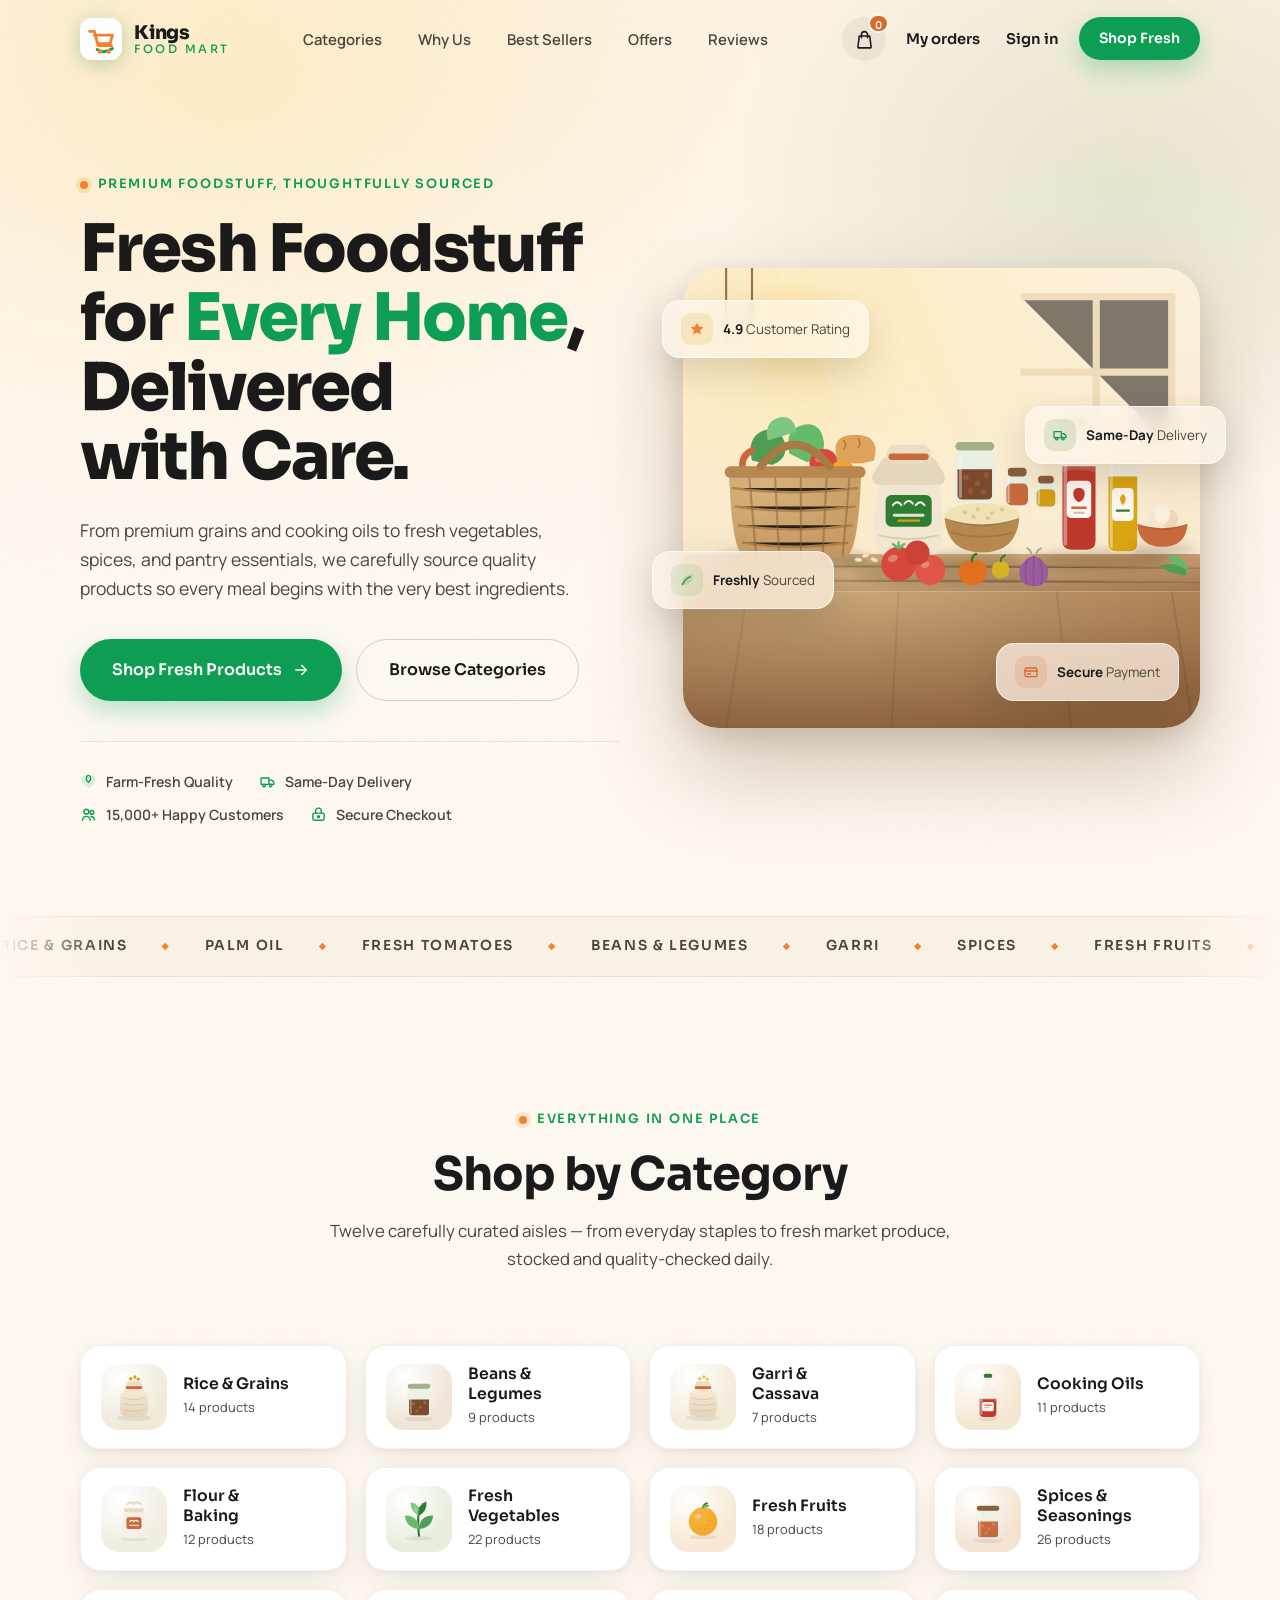
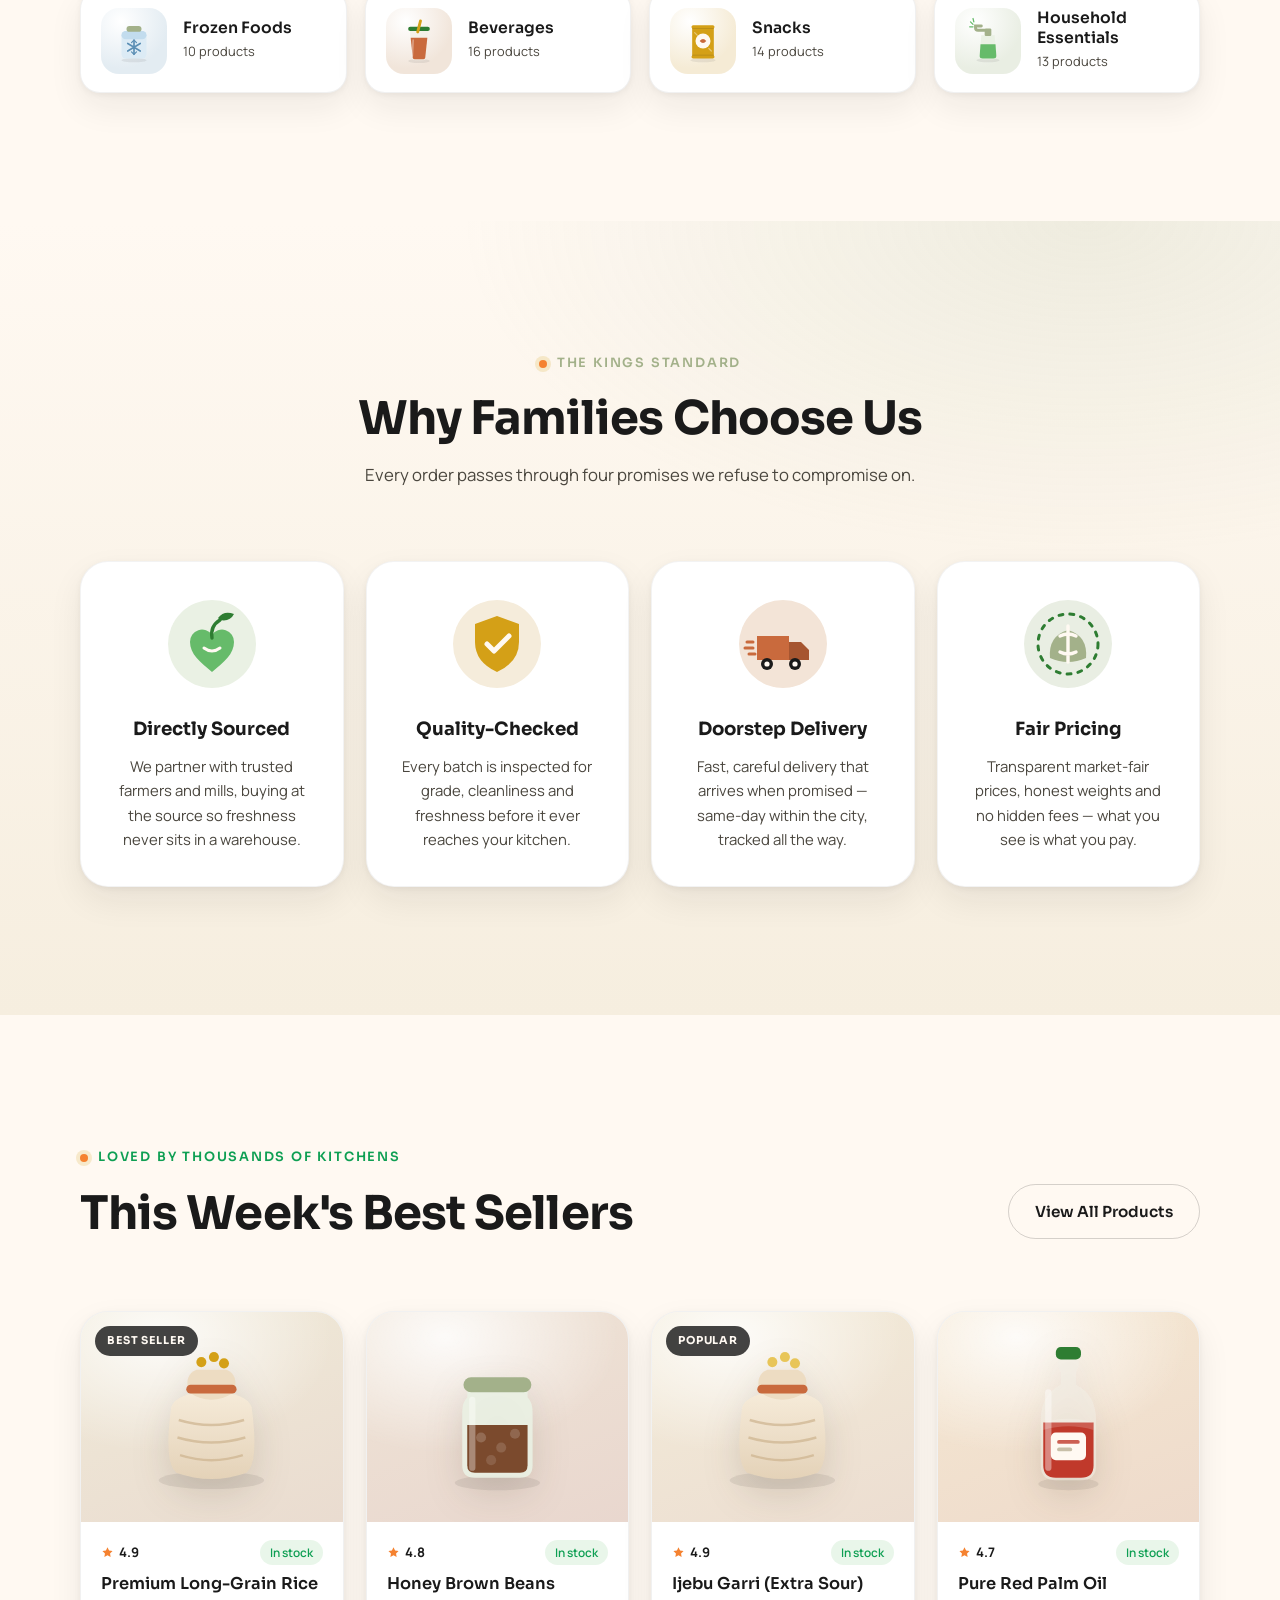
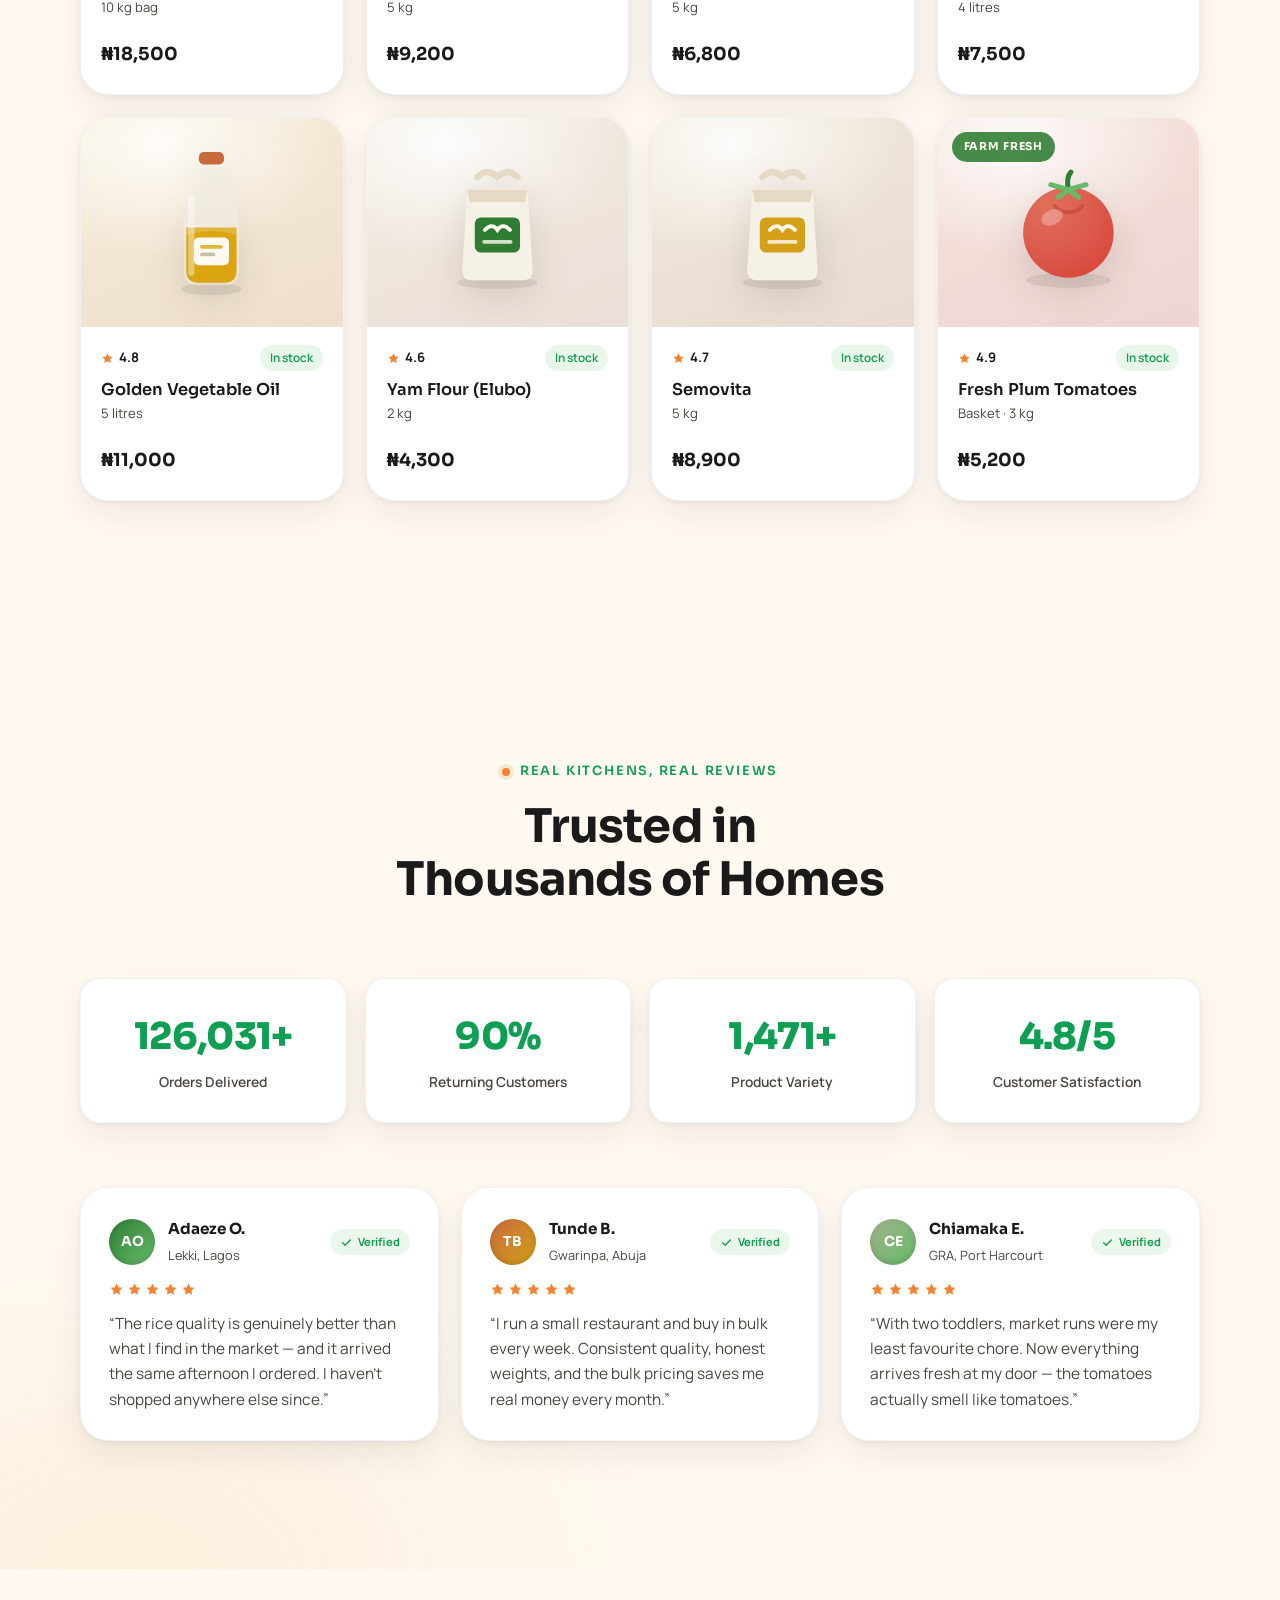
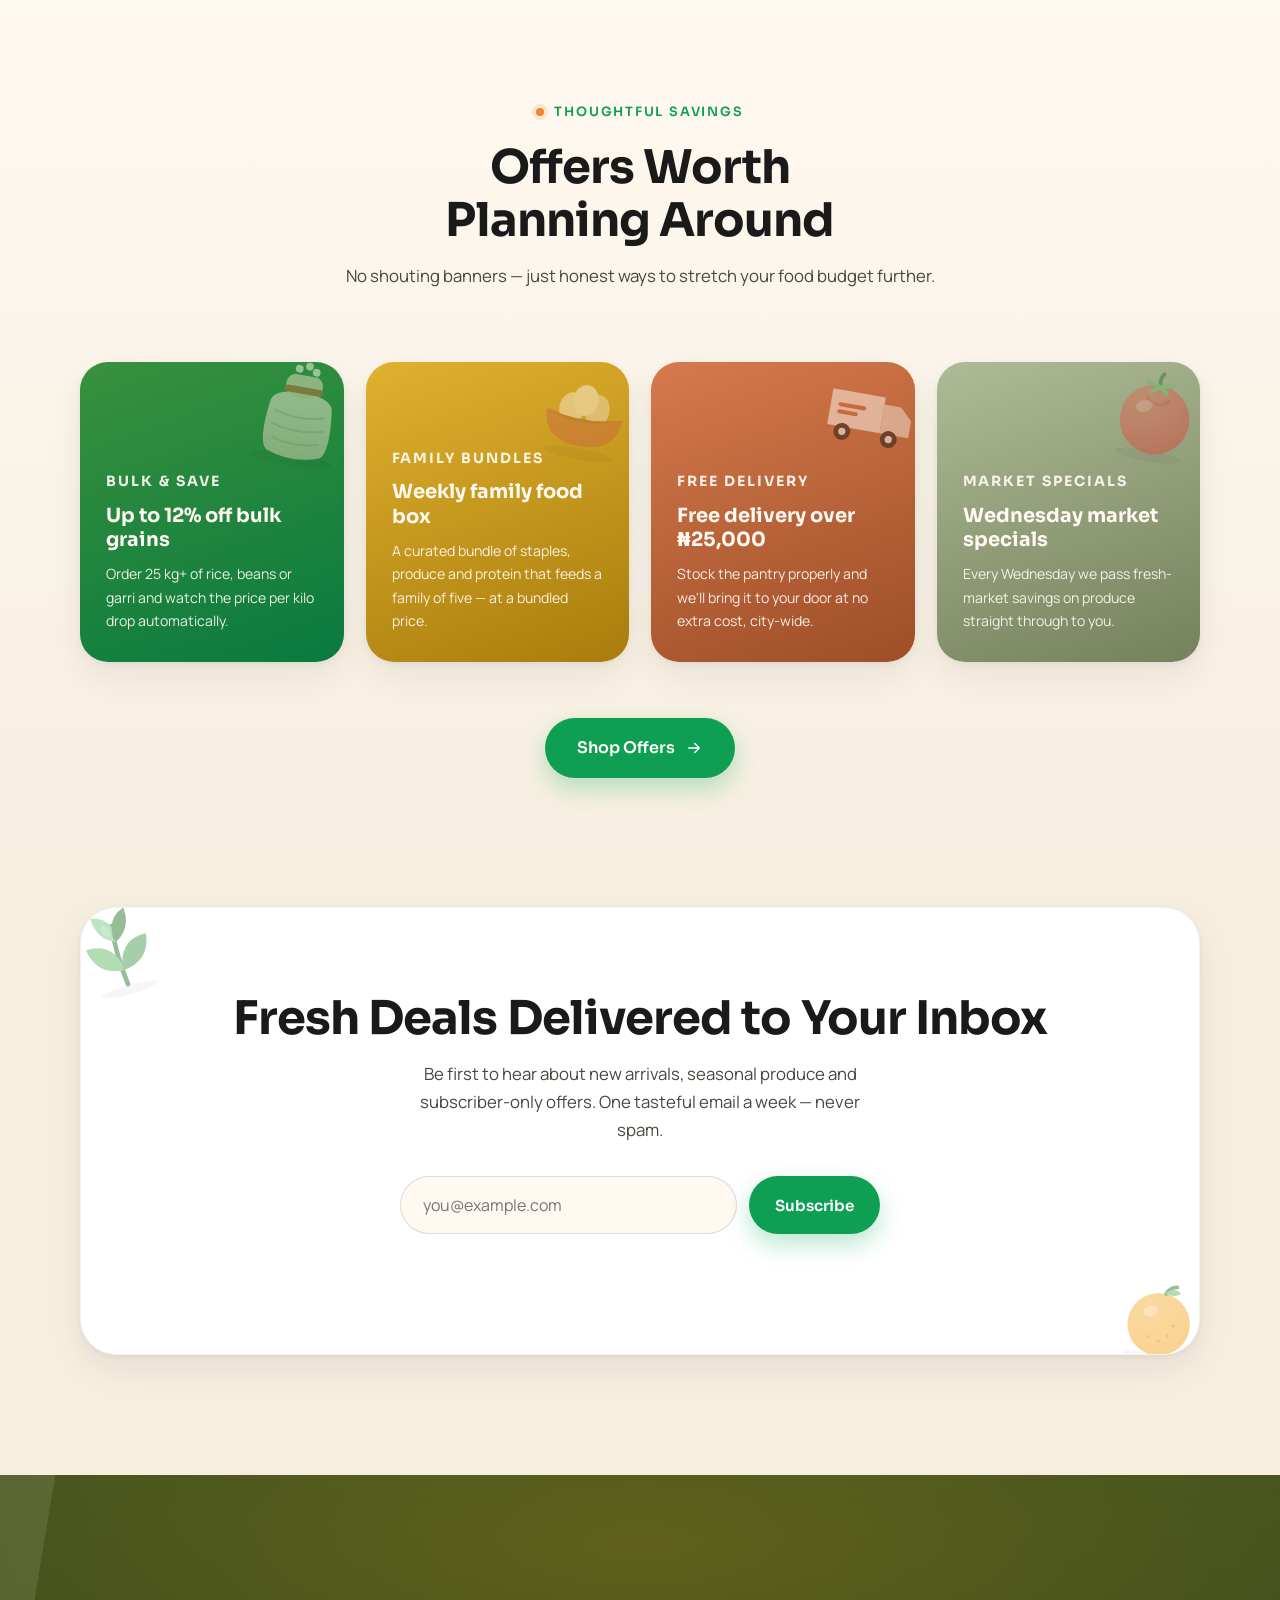
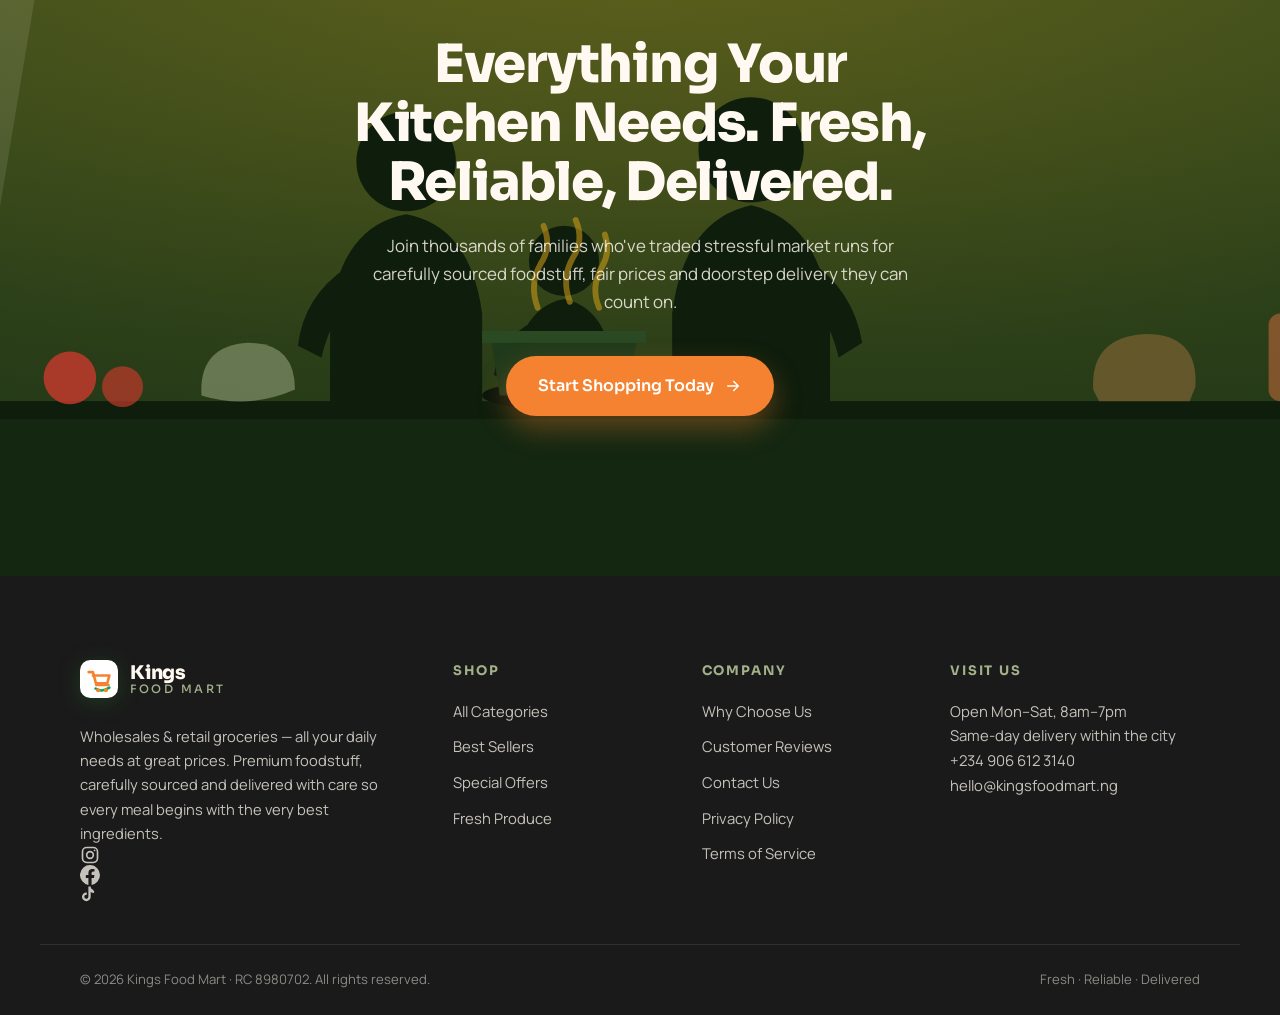
==== commit 86fb595d: "Add files via upload" ====
--- a/index.html
+++ b/index.html
@@ -979,6 +979,11 @@
           <span class="nav__logo-text nav__logo-text--light">Kings<em>Food Mart</em></span>
         </a>
         <p>Wholesales &amp; retail groceries — all your daily needs at great prices. Premium foodstuff, carefully sourced and delivered with care so every meal begins with the very best ingredients.</p>
+        <div class="footer__socials" aria-label="Follow Kings Food Mart">
+          <a href="https://instagram.com/kingsfoodstoreabuja" target="_blank" rel="noopener" aria-label="Instagram"><svg viewBox="0 0 24 24" width="20" height="20" fill="none" stroke="currentColor" stroke-width="2" stroke-linecap="round" stroke-linejoin="round"><rect x="3" y="3" width="18" height="18" rx="5"/><circle cx="12" cy="12" r="4"/><circle cx="17.5" cy="6.5" r="1" fill="currentColor" stroke="none"/></svg></a>
+          <a href="https://facebook.com/kingsfoods" target="_blank" rel="noopener" aria-label="Facebook"><svg viewBox="0 0 24 24" width="20" height="20" fill="currentColor" aria-hidden="true"><path d="M24 12a12 12 0 1 0-13.9 11.9v-8.4H7v-3.5h3.1V9.4c0-3 1.8-4.7 4.6-4.7 1.3 0 2.7.2 2.7.2v3h-1.5c-1.5 0-2 .9-2 1.9v2.2h3.4l-.5 3.5h-2.9v8.4A12 12 0 0 0 24 12z"/></svg></a>
+          <a href="https://tiktok.com/@kingsfoodmartabuja" target="_blank" rel="noopener" aria-label="TikTok"><svg viewBox="0 0 24 24" width="19" height="19" fill="currentColor" aria-hidden="true"><path d="M16.6 5.8a4.3 4.3 0 0 1-1-.1 4.4 4.4 0 0 1-2.1-3.2V2h-2.9v12.9a2.6 2.6 0 1 1-2.6-2.6c.2 0 .4 0 .6.1v-3a5.6 5.6 0 0 0-.6 0 5.5 5.5 0 1 0 5.5 5.5V8.7a7.3 7.3 0 0 0 4.3 1.4V7.2a4.3 4.3 0 0 1-1.2-.1z"/></svg></a>
+        </div>
       </div>
       <nav class="footer__col" aria-label="Shop">
         <h3>Shop</h3>
@@ -997,7 +1002,7 @@
       </nav>
       <div class="footer__col">
         <h3>Visit Us</h3>
-        <p>Open Mon–Sat, 8am–7pm<br />Same-day delivery within the city<br />hello@kingsfoodmart.ng</p>
+        <p>Open Mon–Sat, 8am–7pm<br />Same-day delivery within the city<br /><a href="tel:+2349066123140">+234 906 612 3140</a><br />hello@kingsfoodmart.ng</p>
       </div>
     </div>
     <div class="container footer__legal">
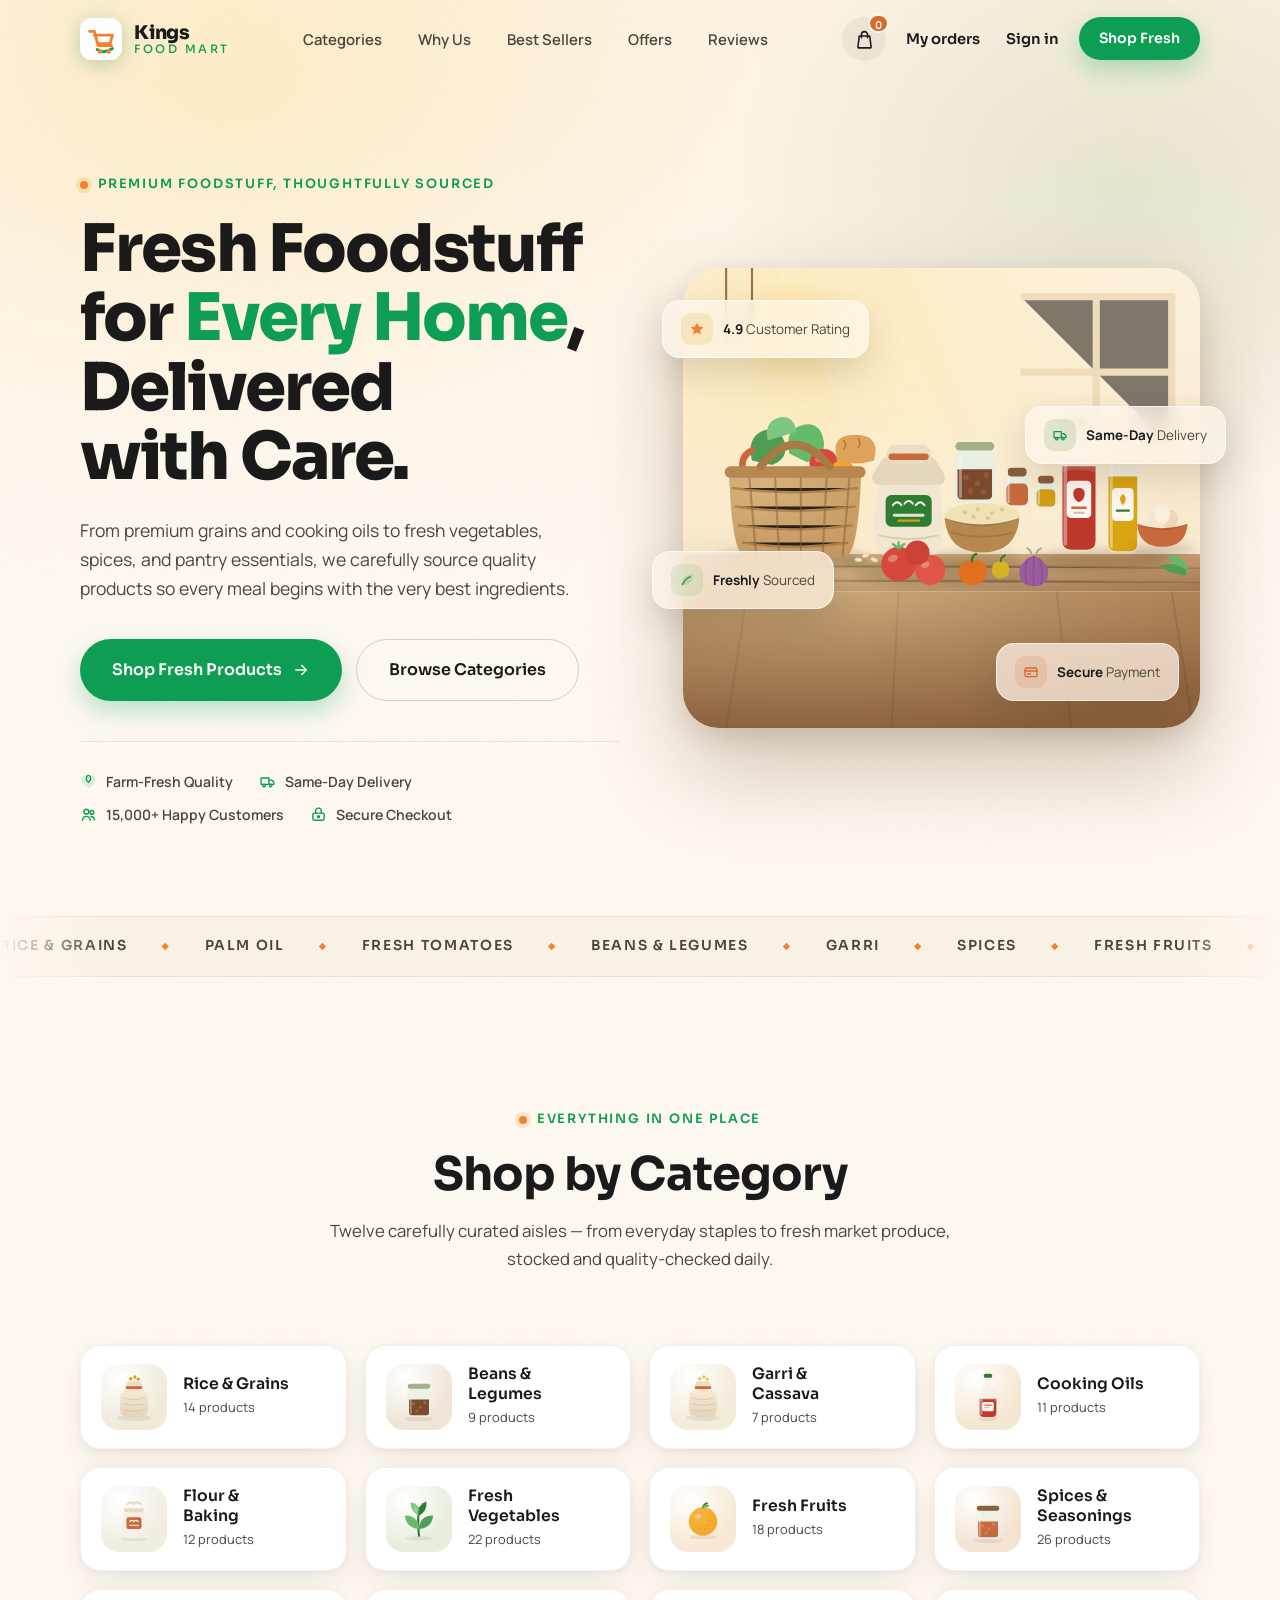
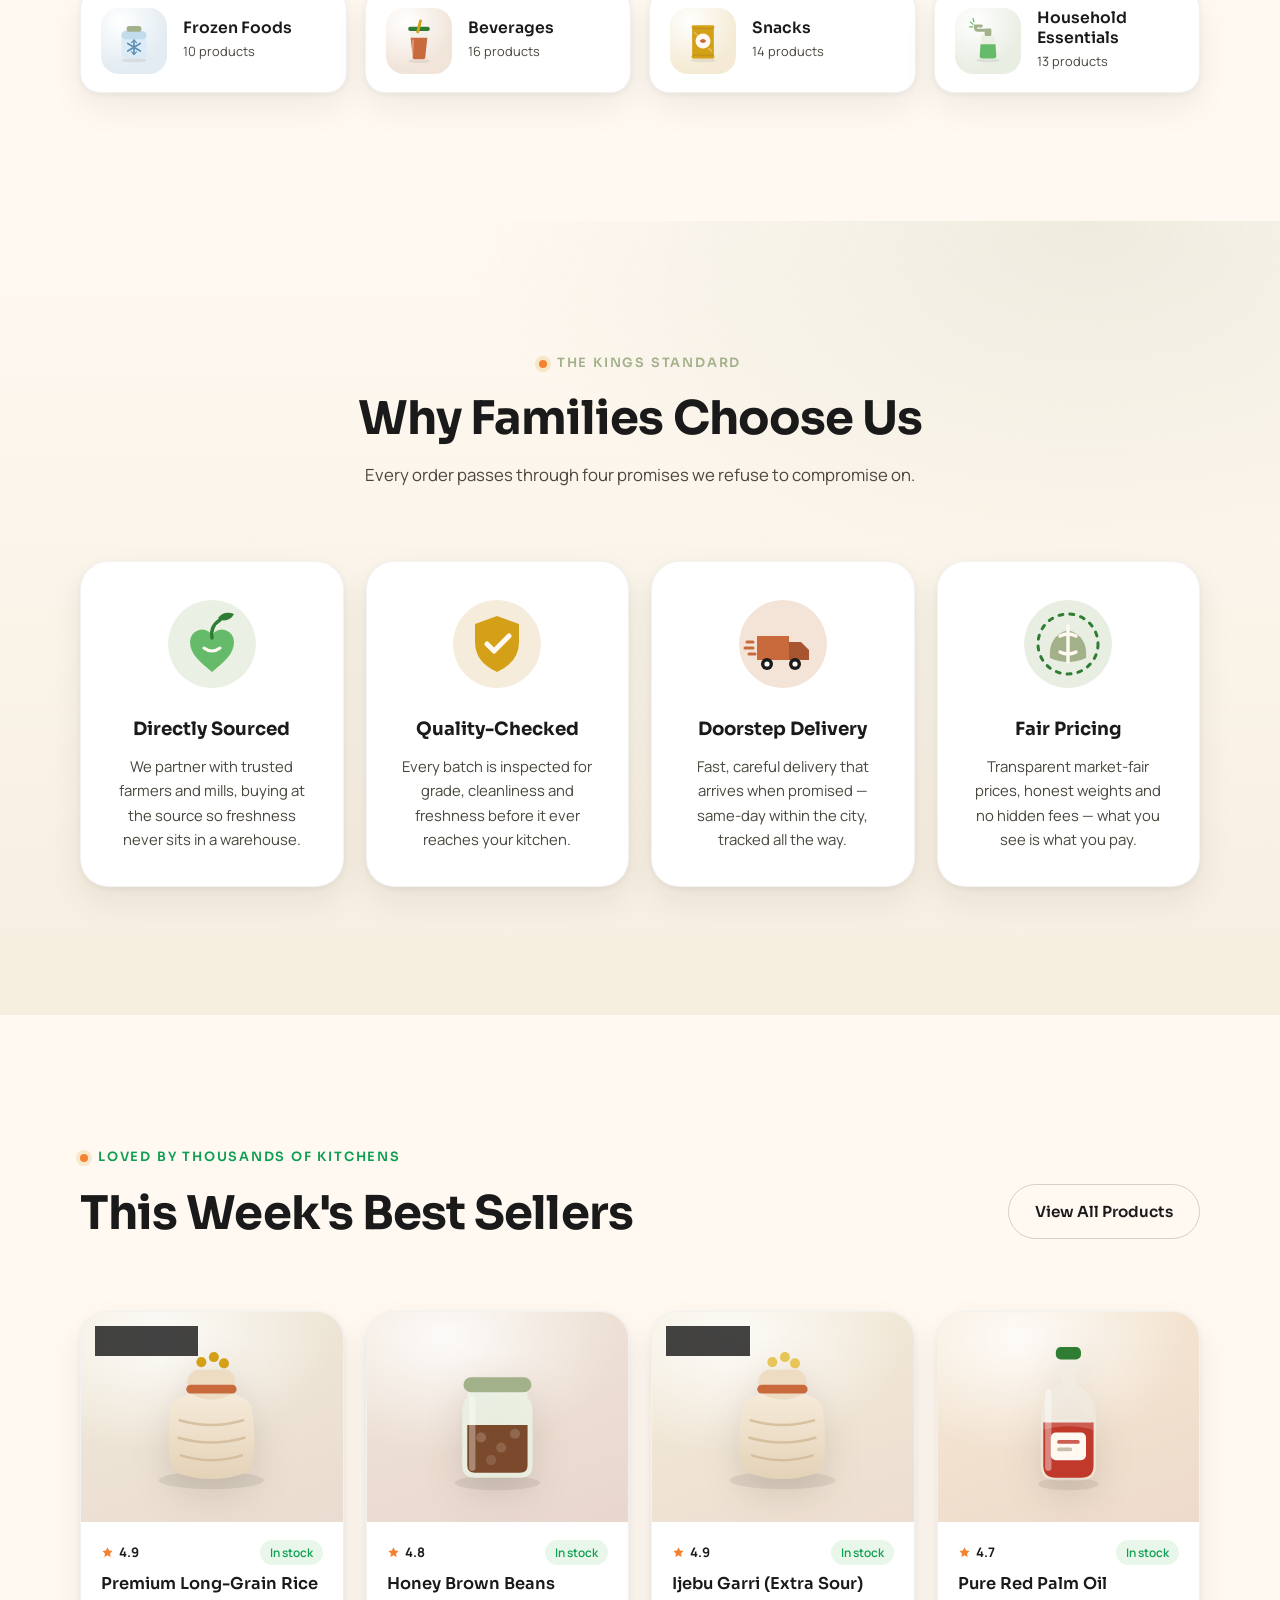
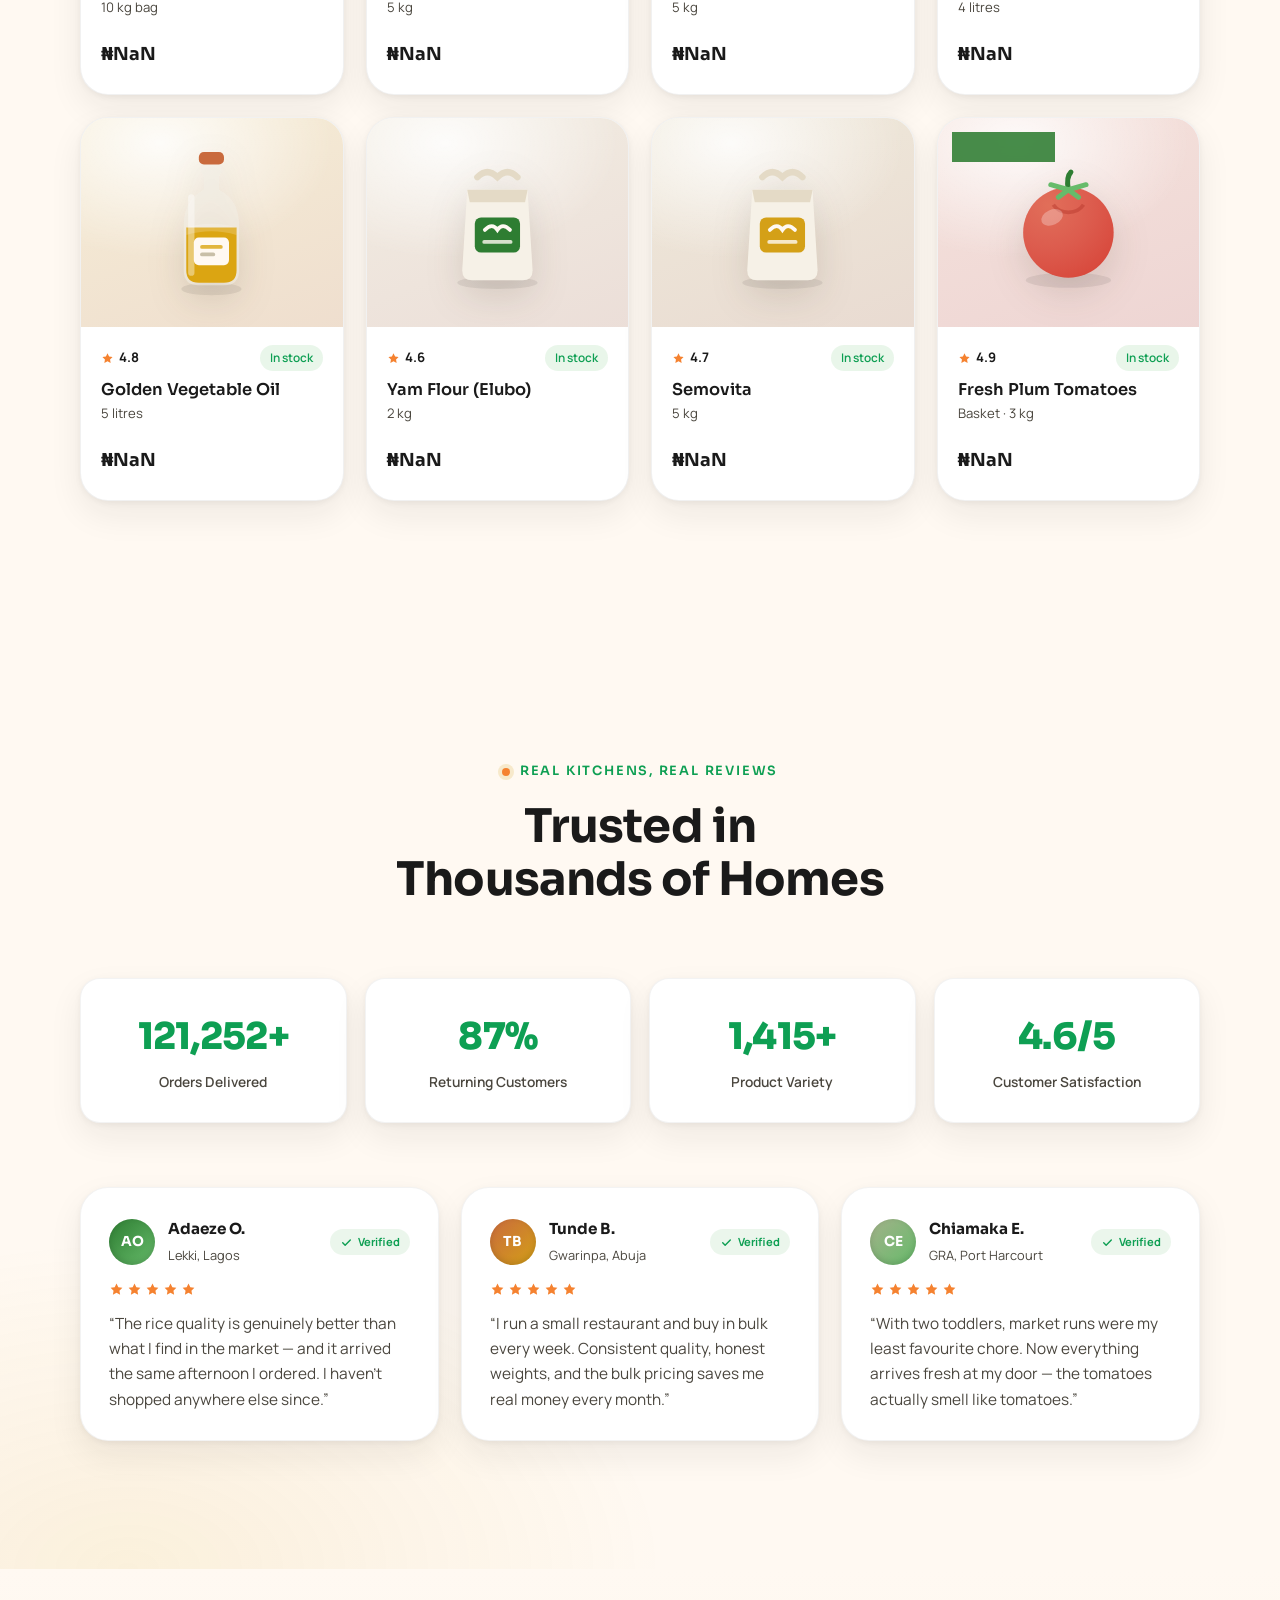
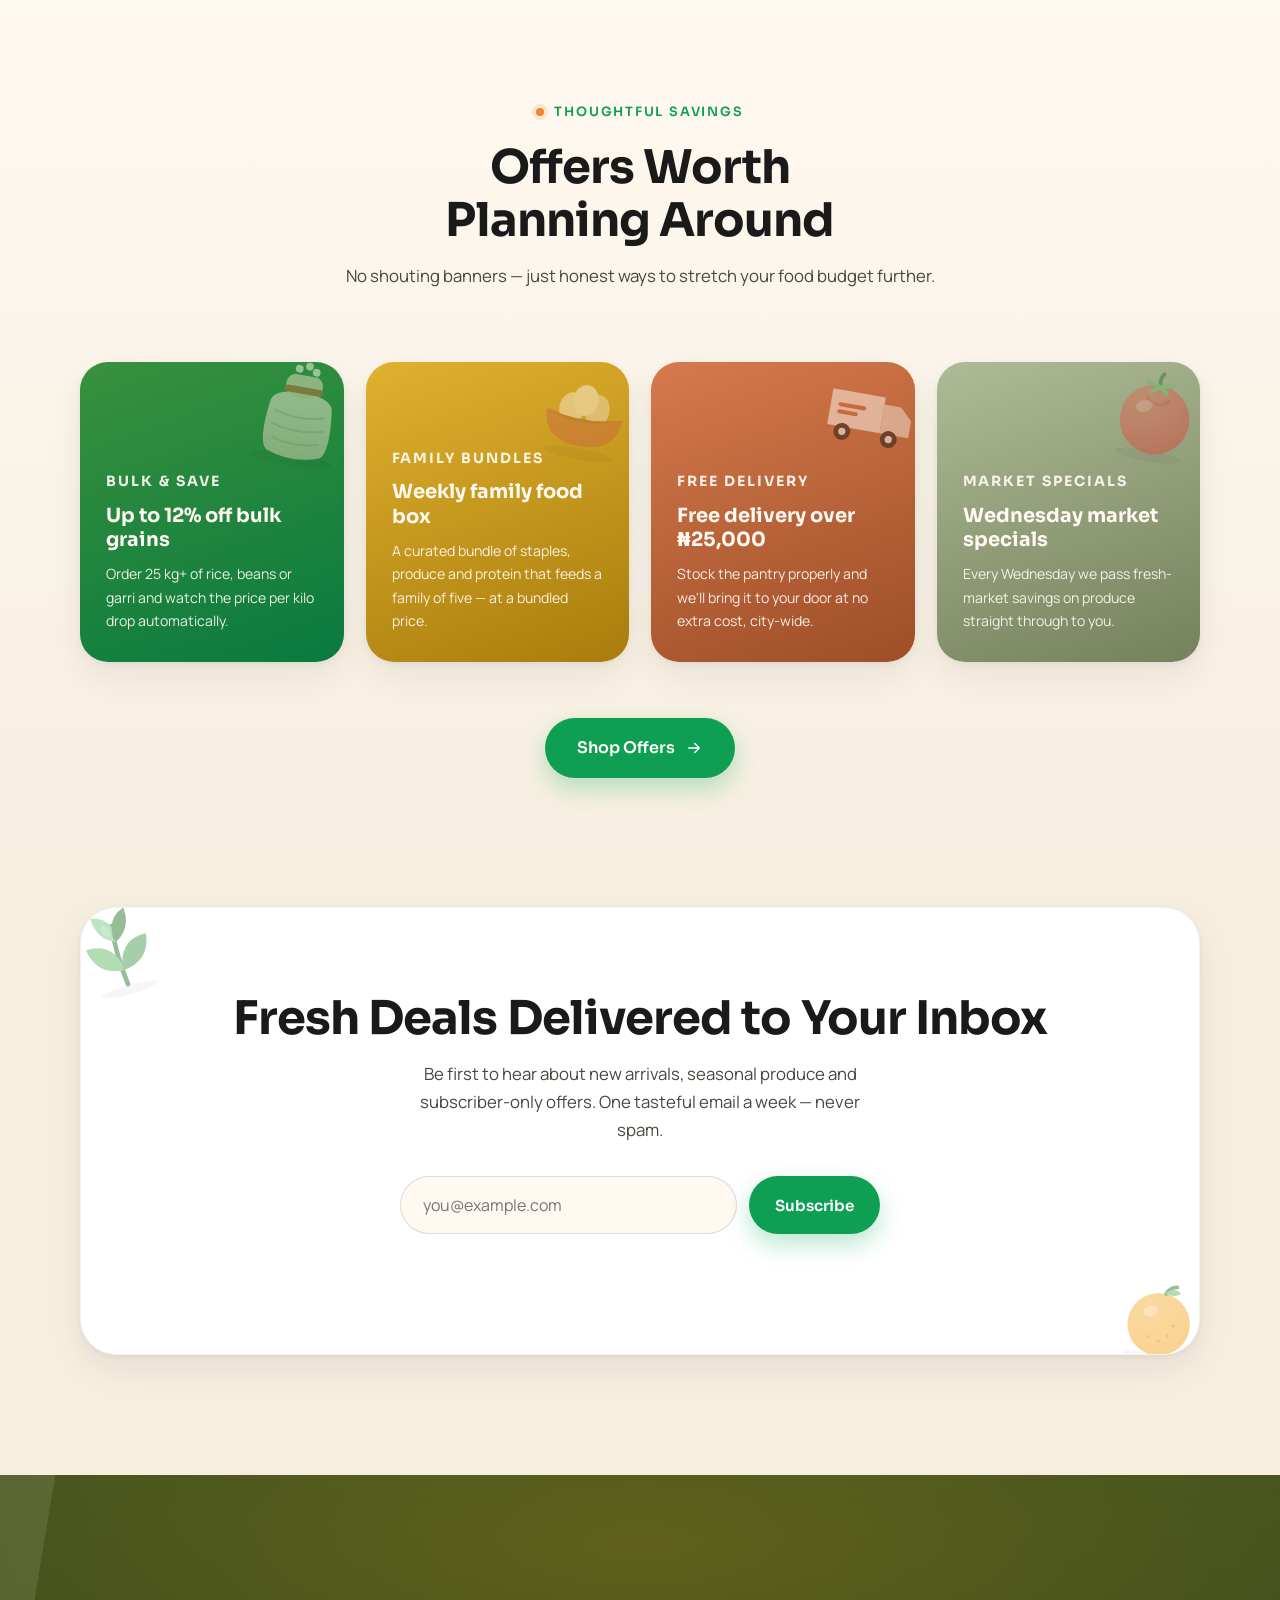
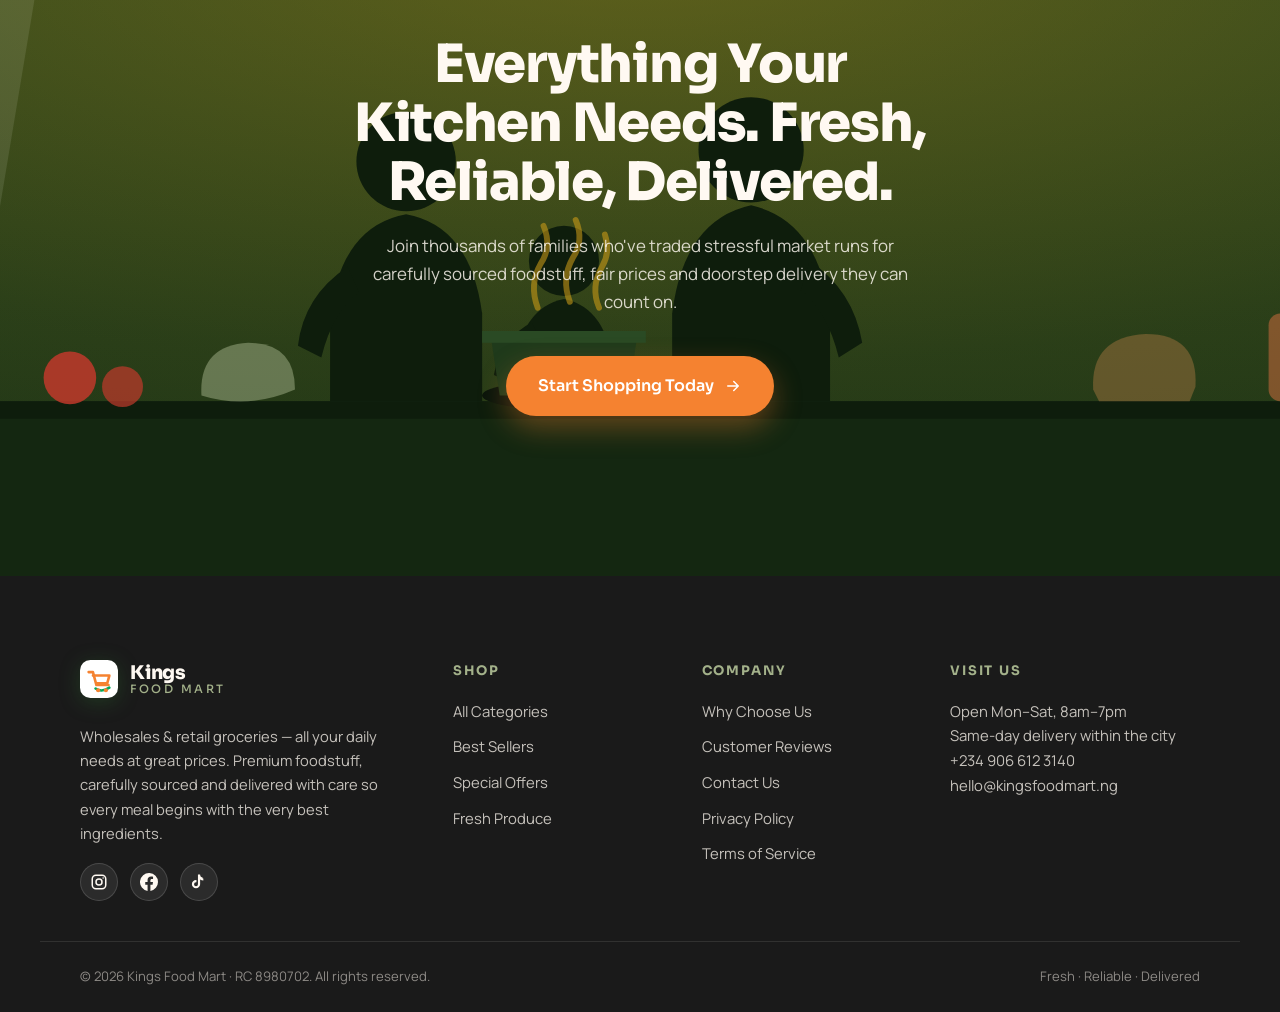
==== commit 29636903: "Add files via upload" ====
--- a/index.html
+++ b/index.html
@@ -246,9 +246,9 @@
           <svg viewBox="0 0 24 24" width="21" height="21" fill="none" stroke="currentColor" stroke-width="1.8" stroke-linecap="round" stroke-linejoin="round" aria-hidden="true"><path d="M6 8h12l1.5 12.5a1 1 0 0 1-1 1.1H5.5a1 1 0 0 1-1-1.1L6 8z"/><path d="M8.5 10V6.5a3.5 3.5 0 0 1 7 0V10"/></svg>
           <span class="cart-btn__count" id="cartCount">0</span>
         </button>
-        <a href="orders.html" class="nav__orders nav__signin" data-magnetic>My orders</a>
-        <a href="login.html" class="nav__signin" data-magnetic>Sign in</a>
-        <a href="login.html" class="btn btn--primary btn--sm nav__cta" data-magnetic>Shop Fresh</a>
+        <a href="/orders" class="nav__orders nav__signin" data-magnetic>My orders</a>
+        <a href="/login" class="nav__signin" data-magnetic>Sign in</a>
+        <a href="/login" class="btn btn--primary btn--sm nav__cta" data-magnetic>Shop Fresh</a>
         <button class="nav__burger" id="navBurger" aria-label="Open menu" aria-expanded="false" aria-controls="mobileMenu">
           <span></span><span></span><span></span>
         </button>
@@ -260,9 +260,9 @@
       <a href="#best-sellers">Best Sellers</a>
       <a href="#offers">Offers</a>
       <a href="#testimonials">Reviews</a>
-      <a href="login.html">Sign in</a>
-      <a href="signup.html">Create account</a>
-      <a href="login.html" class="btn btn--primary">Shop Fresh Products</a>
+      <a href="/login">Sign in</a>
+      <a href="/signup">Create account</a>
+      <a href="/login" class="btn btn--primary">Shop Fresh Products</a>
     </div>
   </header>
 
@@ -284,7 +284,7 @@
             the very best ingredients.
           </p>
           <div class="hero__ctas reveal">
-            <a href="login.html" class="btn btn--primary btn--lg" data-magnetic>
+            <a href="/login" class="btn btn--primary btn--lg" data-magnetic>
               Shop Fresh Products
               <svg viewBox="0 0 24 24" width="18" height="18" fill="none" stroke="currentColor" stroke-width="2" stroke-linecap="round" stroke-linejoin="round" aria-hidden="true"><path d="M5 12h14M13 6l6 6-6 6"/></svg>
             </a>
@@ -564,18 +564,18 @@
         </header>
 
         <ul class="cat-grid" role="list">
-          <li class="cat-card reveal" style="--tint:#F0EAD8"><a href="shop.html?category=Rice%20%26%20Grains"><span class="cat-card__art" aria-hidden="true"><img class="photo cat-card__photo" src="https://images.unsplash.com/photo-1586201375761-83865001e31c?auto=format&fit=crop&w=200&q=80" alt="Rice and Grains" loading="lazy" decoding="async" /><svg viewBox="0 0 120 120" style="--grain:#D4A017"><use href="#s-sack"/></svg></span><span class="cat-card__body"><span class="cat-card__name">Rice &amp; Grains</span><span class="cat-card__count">14 products</span></span><span class="cat-card__arrow" aria-hidden="true">→</span></a></li>
-          <li class="cat-card reveal" style="--tint:#EFE4D6"><a href="shop.html?category=Beans%20%26%20Legumes"><span class="cat-card__art" aria-hidden="true"><img class="photo cat-card__photo" src="https://images.unsplash.com/photo-1515543237350-b3eea1ec8082?auto=format&fit=crop&w=200&q=80" alt="Beans and Legumes" loading="lazy" decoding="async" /><svg viewBox="0 0 120 120" style="--fill:#7B4A2D;--lid:#A3B18A"><use href="#s-jar"/></svg></span><span class="cat-card__body"><span class="cat-card__name">Beans &amp; Legumes</span><span class="cat-card__count">9 products</span></span><span class="cat-card__arrow" aria-hidden="true">→</span></a></li>
-          <li class="cat-card reveal" style="--tint:#F3ECD9"><a href="shop.html?category=Garri%20%26%20Cassava"><span class="cat-card__art" aria-hidden="true"><img class="photo cat-card__photo" src="https://images.unsplash.com/photo-1612257999756-9dae14cff8f2?auto=format&fit=crop&w=200&q=80" alt="Garri and Cassava" loading="lazy" decoding="async" /><svg viewBox="0 0 120 120" style="--grain:#E8C558"><use href="#s-sack"/></svg></span><span class="cat-card__body"><span class="cat-card__name">Garri &amp; Cassava</span><span class="cat-card__count">7 products</span></span><span class="cat-card__arrow" aria-hidden="true">→</span></a></li>
-          <li class="cat-card reveal" style="--tint:#F5E8D2"><a href="shop.html?category=Cooking%20Oils"><span class="cat-card__art" aria-hidden="true"><img class="photo cat-card__photo" src="https://images.unsplash.com/photo-1474979266404-7eaacbcd87c5?auto=format&fit=crop&w=200&q=80" alt="Cooking Oils" loading="lazy" decoding="async" /><svg viewBox="0 0 120 120" style="--oil:#C0392B;--cap:#2E7D32"><use href="#s-bottle"/></svg></span><span class="cat-card__body"><span class="cat-card__name">Cooking Oils</span><span class="cat-card__count">11 products</span></span><span class="cat-card__arrow" aria-hidden="true">→</span></a></li>
-          <li class="cat-card reveal" style="--tint:#F2EDE2"><a href="shop.html?category=Flour%20%26%20Baking"><span class="cat-card__art" aria-hidden="true"><img class="photo cat-card__photo" src="https://images.unsplash.com/photo-1509440159596-0249088772ff?auto=format&fit=crop&w=200&q=80" alt="Flour and Baking" loading="lazy" decoding="async" /><svg viewBox="0 0 120 120" style="--label:#C96A3D"><use href="#s-flour"/></svg></span><span class="cat-card__body"><span class="cat-card__name">Flour &amp; Baking</span><span class="cat-card__count">12 products</span></span><span class="cat-card__arrow" aria-hidden="true">→</span></a></li>
-          <li class="cat-card reveal" style="--tint:#E6EEDD"><a href="shop.html?category=Fresh%20Vegetables"><span class="cat-card__art" aria-hidden="true"><img class="photo cat-card__photo" src="https://images.unsplash.com/photo-1540420773420-3366772f4999?auto=format&fit=crop&w=200&q=80" alt="Fresh Vegetables" loading="lazy" decoding="async" /><svg viewBox="0 0 120 120"><use href="#s-leaf"/></svg></span><span class="cat-card__body"><span class="cat-card__name">Fresh Vegetables</span><span class="cat-card__count">22 products</span></span><span class="cat-card__arrow" aria-hidden="true">→</span></a></li>
-          <li class="cat-card reveal" style="--tint:#F7E9D4"><a href="shop.html?category=Fresh%20Fruits"><span class="cat-card__art" aria-hidden="true"><img class="photo cat-card__photo" src="https://images.unsplash.com/photo-1610832958506-aa56368176cf?auto=format&fit=crop&w=200&q=80" alt="Fresh Fruits" loading="lazy" decoding="async" /><svg viewBox="0 0 120 120"><use href="#s-fruit"/></svg></span><span class="cat-card__body"><span class="cat-card__name">Fresh Fruits</span><span class="cat-card__count">18 products</span></span><span class="cat-card__arrow" aria-hidden="true">→</span></a></li>
-          <li class="cat-card reveal" style="--tint:#F4E3D3"><a href="shop.html?category=Spices%20%26%20Seasonings"><span class="cat-card__art" aria-hidden="true"><img class="photo cat-card__photo" src="https://images.unsplash.com/photo-1596040033229-a9821ebd058d?auto=format&fit=crop&w=200&q=80" alt="Spices and Seasonings" loading="lazy" decoding="async" /><svg viewBox="0 0 120 120" style="--fill:#C96A3D;--lid:#8A5F3B"><use href="#s-jar"/></svg></span><span class="cat-card__body"><span class="cat-card__name">Spices &amp; Seasonings</span><span class="cat-card__count">26 products</span></span><span class="cat-card__arrow" aria-hidden="true">→</span></a></li>
-          <li class="cat-card reveal" style="--tint:#E3ECF2"><a href="shop.html?category=Frozen%20Foods"><span class="cat-card__art" aria-hidden="true"><img class="photo cat-card__photo" src="https://images.unsplash.com/photo-1584385002340-d886f3a0f097?auto=format&fit=crop&w=200&q=80" alt="Frozen Foods" loading="lazy" decoding="async" /><svg viewBox="0 0 120 120"><use href="#s-frozen"/></svg></span><span class="cat-card__body"><span class="cat-card__name">Frozen Foods</span><span class="cat-card__count">10 products</span></span><span class="cat-card__arrow" aria-hidden="true">→</span></a></li>
-          <li class="cat-card reveal" style="--tint:#F1E5DA"><a href="shop.html?category=Beverages"><span class="cat-card__art" aria-hidden="true"><img class="photo cat-card__photo" src="https://images.unsplash.com/photo-1544145945-f90425340c7e?auto=format&fit=crop&w=200&q=80" alt="Beverages" loading="lazy" decoding="async" /><svg viewBox="0 0 120 120" style="--drink:#C96A3D"><use href="#s-cup"/></svg></span><span class="cat-card__body"><span class="cat-card__name">Beverages</span><span class="cat-card__count">16 products</span></span><span class="cat-card__arrow" aria-hidden="true">→</span></a></li>
-          <li class="cat-card reveal" style="--tint:#F5EBD5"><a href="shop.html?category=Snacks"><span class="cat-card__art" aria-hidden="true"><img class="photo cat-card__photo" src="https://images.unsplash.com/photo-1621939514649-280e2ee25f60?auto=format&fit=crop&w=200&q=80" alt="Snacks" loading="lazy" decoding="async" /><svg viewBox="0 0 120 120" style="--pack:#D4A017"><use href="#s-snack"/></svg></span><span class="cat-card__body"><span class="cat-card__name">Snacks</span><span class="cat-card__count">14 products</span></span><span class="cat-card__arrow" aria-hidden="true">→</span></a></li>
-          <li class="cat-card reveal" style="--tint:#E9EEE3"><a href="shop.html?category=Household%20Essentials"><span class="cat-card__art" aria-hidden="true"><img class="photo cat-card__photo" src="https://images.unsplash.com/photo-1583947215259-38e31be8751f?auto=format&fit=crop&w=200&q=80" alt="Household Essentials" loading="lazy" decoding="async" /><svg viewBox="0 0 120 120" style="--soap:#66BB6A"><use href="#s-home"/></svg></span><span class="cat-card__body"><span class="cat-card__name">Household Essentials</span><span class="cat-card__count">13 products</span></span><span class="cat-card__arrow" aria-hidden="true">→</span></a></li>
+          <li class="cat-card reveal" style="--tint:#F0EAD8"><a href="/shop?category=Rice%20%26%20Grains"><span class="cat-card__art" aria-hidden="true"><img class="photo cat-card__photo" src="https://images.unsplash.com/photo-1586201375761-83865001e31c?auto=format&fit=crop&w=200&q=80" alt="Rice and Grains" loading="lazy" decoding="async" /><svg viewBox="0 0 120 120" style="--grain:#D4A017"><use href="#s-sack"/></svg></span><span class="cat-card__body"><span class="cat-card__name">Rice &amp; Grains</span><span class="cat-card__count">14 products</span></span><span class="cat-card__arrow" aria-hidden="true">→</span></a></li>
+          <li class="cat-card reveal" style="--tint:#EFE4D6"><a href="/shop?category=Beans%20%26%20Legumes"><span class="cat-card__art" aria-hidden="true"><img class="photo cat-card__photo" src="https://images.unsplash.com/photo-1515543237350-b3eea1ec8082?auto=format&fit=crop&w=200&q=80" alt="Beans and Legumes" loading="lazy" decoding="async" /><svg viewBox="0 0 120 120" style="--fill:#7B4A2D;--lid:#A3B18A"><use href="#s-jar"/></svg></span><span class="cat-card__body"><span class="cat-card__name">Beans &amp; Legumes</span><span class="cat-card__count">9 products</span></span><span class="cat-card__arrow" aria-hidden="true">→</span></a></li>
+          <li class="cat-card reveal" style="--tint:#F3ECD9"><a href="/shop?category=Garri%20%26%20Cassava"><span class="cat-card__art" aria-hidden="true"><img class="photo cat-card__photo" src="https://images.unsplash.com/photo-1612257999756-9dae14cff8f2?auto=format&fit=crop&w=200&q=80" alt="Garri and Cassava" loading="lazy" decoding="async" /><svg viewBox="0 0 120 120" style="--grain:#E8C558"><use href="#s-sack"/></svg></span><span class="cat-card__body"><span class="cat-card__name">Garri &amp; Cassava</span><span class="cat-card__count">7 products</span></span><span class="cat-card__arrow" aria-hidden="true">→</span></a></li>
+          <li class="cat-card reveal" style="--tint:#F5E8D2"><a href="/shop?category=Cooking%20Oils"><span class="cat-card__art" aria-hidden="true"><img class="photo cat-card__photo" src="https://images.unsplash.com/photo-1474979266404-7eaacbcd87c5?auto=format&fit=crop&w=200&q=80" alt="Cooking Oils" loading="lazy" decoding="async" /><svg viewBox="0 0 120 120" style="--oil:#C0392B;--cap:#2E7D32"><use href="#s-bottle"/></svg></span><span class="cat-card__body"><span class="cat-card__name">Cooking Oils</span><span class="cat-card__count">11 products</span></span><span class="cat-card__arrow" aria-hidden="true">→</span></a></li>
+          <li class="cat-card reveal" style="--tint:#F2EDE2"><a href="/shop?category=Flour%20%26%20Baking"><span class="cat-card__art" aria-hidden="true"><img class="photo cat-card__photo" src="https://images.unsplash.com/photo-1509440159596-0249088772ff?auto=format&fit=crop&w=200&q=80" alt="Flour and Baking" loading="lazy" decoding="async" /><svg viewBox="0 0 120 120" style="--label:#C96A3D"><use href="#s-flour"/></svg></span><span class="cat-card__body"><span class="cat-card__name">Flour &amp; Baking</span><span class="cat-card__count">12 products</span></span><span class="cat-card__arrow" aria-hidden="true">→</span></a></li>
+          <li class="cat-card reveal" style="--tint:#E6EEDD"><a href="/shop?category=Fresh%20Vegetables"><span class="cat-card__art" aria-hidden="true"><img class="photo cat-card__photo" src="https://images.unsplash.com/photo-1540420773420-3366772f4999?auto=format&fit=crop&w=200&q=80" alt="Fresh Vegetables" loading="lazy" decoding="async" /><svg viewBox="0 0 120 120"><use href="#s-leaf"/></svg></span><span class="cat-card__body"><span class="cat-card__name">Fresh Vegetables</span><span class="cat-card__count">22 products</span></span><span class="cat-card__arrow" aria-hidden="true">→</span></a></li>
+          <li class="cat-card reveal" style="--tint:#F7E9D4"><a href="/shop?category=Fresh%20Fruits"><span class="cat-card__art" aria-hidden="true"><img class="photo cat-card__photo" src="https://images.unsplash.com/photo-1610832958506-aa56368176cf?auto=format&fit=crop&w=200&q=80" alt="Fresh Fruits" loading="lazy" decoding="async" /><svg viewBox="0 0 120 120"><use href="#s-fruit"/></svg></span><span class="cat-card__body"><span class="cat-card__name">Fresh Fruits</span><span class="cat-card__count">18 products</span></span><span class="cat-card__arrow" aria-hidden="true">→</span></a></li>
+          <li class="cat-card reveal" style="--tint:#F4E3D3"><a href="/shop?category=Spices%20%26%20Seasonings"><span class="cat-card__art" aria-hidden="true"><img class="photo cat-card__photo" src="https://images.unsplash.com/photo-1596040033229-a9821ebd058d?auto=format&fit=crop&w=200&q=80" alt="Spices and Seasonings" loading="lazy" decoding="async" /><svg viewBox="0 0 120 120" style="--fill:#C96A3D;--lid:#8A5F3B"><use href="#s-jar"/></svg></span><span class="cat-card__body"><span class="cat-card__name">Spices &amp; Seasonings</span><span class="cat-card__count">26 products</span></span><span class="cat-card__arrow" aria-hidden="true">→</span></a></li>
+          <li class="cat-card reveal" style="--tint:#E3ECF2"><a href="/shop?category=Frozen%20Foods"><span class="cat-card__art" aria-hidden="true"><img class="photo cat-card__photo" src="https://images.unsplash.com/photo-1584385002340-d886f3a0f097?auto=format&fit=crop&w=200&q=80" alt="Frozen Foods" loading="lazy" decoding="async" /><svg viewBox="0 0 120 120"><use href="#s-frozen"/></svg></span><span class="cat-card__body"><span class="cat-card__name">Frozen Foods</span><span class="cat-card__count">10 products</span></span><span class="cat-card__arrow" aria-hidden="true">→</span></a></li>
+          <li class="cat-card reveal" style="--tint:#F1E5DA"><a href="/shop?category=Beverages"><span class="cat-card__art" aria-hidden="true"><img class="photo cat-card__photo" src="https://images.unsplash.com/photo-1544145945-f90425340c7e?auto=format&fit=crop&w=200&q=80" alt="Beverages" loading="lazy" decoding="async" /><svg viewBox="0 0 120 120" style="--drink:#C96A3D"><use href="#s-cup"/></svg></span><span class="cat-card__body"><span class="cat-card__name">Beverages</span><span class="cat-card__count">16 products</span></span><span class="cat-card__arrow" aria-hidden="true">→</span></a></li>
+          <li class="cat-card reveal" style="--tint:#F5EBD5"><a href="/shop?category=Snacks"><span class="cat-card__art" aria-hidden="true"><img class="photo cat-card__photo" src="https://images.unsplash.com/photo-1621939514649-280e2ee25f60?auto=format&fit=crop&w=200&q=80" alt="Snacks" loading="lazy" decoding="async" /><svg viewBox="0 0 120 120" style="--pack:#D4A017"><use href="#s-snack"/></svg></span><span class="cat-card__body"><span class="cat-card__name">Snacks</span><span class="cat-card__count">14 products</span></span><span class="cat-card__arrow" aria-hidden="true">→</span></a></li>
+          <li class="cat-card reveal" style="--tint:#E9EEE3"><a href="/shop?category=Household%20Essentials"><span class="cat-card__art" aria-hidden="true"><img class="photo cat-card__photo" src="https://images.unsplash.com/photo-1583947215259-38e31be8751f?auto=format&fit=crop&w=200&q=80" alt="Household Essentials" loading="lazy" decoding="async" /><svg viewBox="0 0 120 120" style="--soap:#66BB6A"><use href="#s-home"/></svg></span><span class="cat-card__body"><span class="cat-card__name">Household Essentials</span><span class="cat-card__count">13 products</span></span><span class="cat-card__arrow" aria-hidden="true">→</span></a></li>
         </ul>
       </div>
     </section>
@@ -630,7 +630,7 @@
             <p class="eyebrow"><span class="eyebrow__dot" aria-hidden="true"></span>Loved by thousands of kitchens</p>
             <h2 class="section__title" id="sellers-title">This Week's Best Sellers</h2>
           </div>
-          <a href="shop.html" class="btn btn--ghost" data-magnetic>View All Products</a>
+          <a href="/shop" class="btn btn--ghost" data-magnetic>View All Products</a>
         </header>
 
         <ul class="prod-grid" role="list" id="prodGrid">
@@ -872,7 +872,7 @@
         </div>
 
         <div class="offers__cta reveal">
-          <a href="login.html" class="btn btn--primary btn--lg" data-magnetic>Shop Offers
+          <a href="/login" class="btn btn--primary btn--lg" data-magnetic>Shop Offers
             <svg viewBox="0 0 24 24" width="18" height="18" fill="none" stroke="currentColor" stroke-width="2" stroke-linecap="round" stroke-linejoin="round" aria-hidden="true"><path d="M5 12h14M13 6l6 6-6 6"/></svg>
           </a>
         </div>
@@ -960,7 +960,7 @@
         <h2 class="final__title reveal" id="final-title">Everything Your Kitchen Needs. Fresh, Reliable,&nbsp;Delivered.</h2>
         <p class="final__sub reveal">Join thousands of families who've traded stressful market runs for carefully sourced foodstuff, fair prices and doorstep delivery they can count on.</p>
         <div class="reveal">
-          <a href="login.html" class="btn btn--gold btn--lg" data-magnetic>Start Shopping Today
+          <a href="/login" class="btn btn--gold btn--lg" data-magnetic>Start Shopping Today
             <svg viewBox="0 0 24 24" width="18" height="18" fill="none" stroke="currentColor" stroke-width="2" stroke-linecap="round" stroke-linejoin="round" aria-hidden="true"><path d="M5 12h14M13 6l6 6-6 6"/></svg>
           </a>
         </div>
@@ -996,9 +996,9 @@
         <h3>Company</h3>
         <a href="#why-us">Why Choose Us</a>
         <a href="#testimonials">Customer Reviews</a>
-        <a href="contact.html">Contact Us</a>
-        <a href="privacy.html">Privacy Policy</a>
-        <a href="terms.html">Terms of Service</a>
+        <a href="/contact">Contact Us</a>
+        <a href="/privacy">Privacy Policy</a>
+        <a href="/terms">Terms of Service</a>
       </nav>
       <div class="footer__col">
         <h3>Visit Us</h3>
--- a/style.css
+++ b/style.css
@@ -1688,3 +1688,31 @@
 @media (prefers-reduced-motion: reduce) {
     .prod-grid { transition: none; }
 }
+
+/* ── signed-in greeting chip in the nav ── */
+.auth-greeting {
+    display: inline-flex;
+    align-items: center;
+    font-size: .85rem;
+    font-weight: 600;
+    color: var(--forest-deep);
+    background: rgba(0, 168, 88, .10);
+    padding: 7px 13px;
+    border-radius: 999px;
+    margin-right: 4px;
+    white-space: nowrap;
+}
+@media (max-width: 640px){ .auth-greeting{ display:none; } }
+
+/* footer social links */
+.footer__socials { display: flex; align-items: center; gap: 12px; margin-top: 18px; }
+.footer__socials a {
+    width: 38px; height: 38px; border-radius: 50%;
+    display: grid; place-items: center;
+    color: var(--cream);
+    background: rgba(255, 255, 255, .08);
+    border: 1px solid rgba(255, 255, 255, .14);
+    transition: background .25s, transform .25s, color .25s;
+}
+.footer__socials a svg { display: block; width: 18px; height: 18px; }
+.footer__socials a:hover { background: var(--gold); color: #1a1a1a; transform: translateY(-3px); }
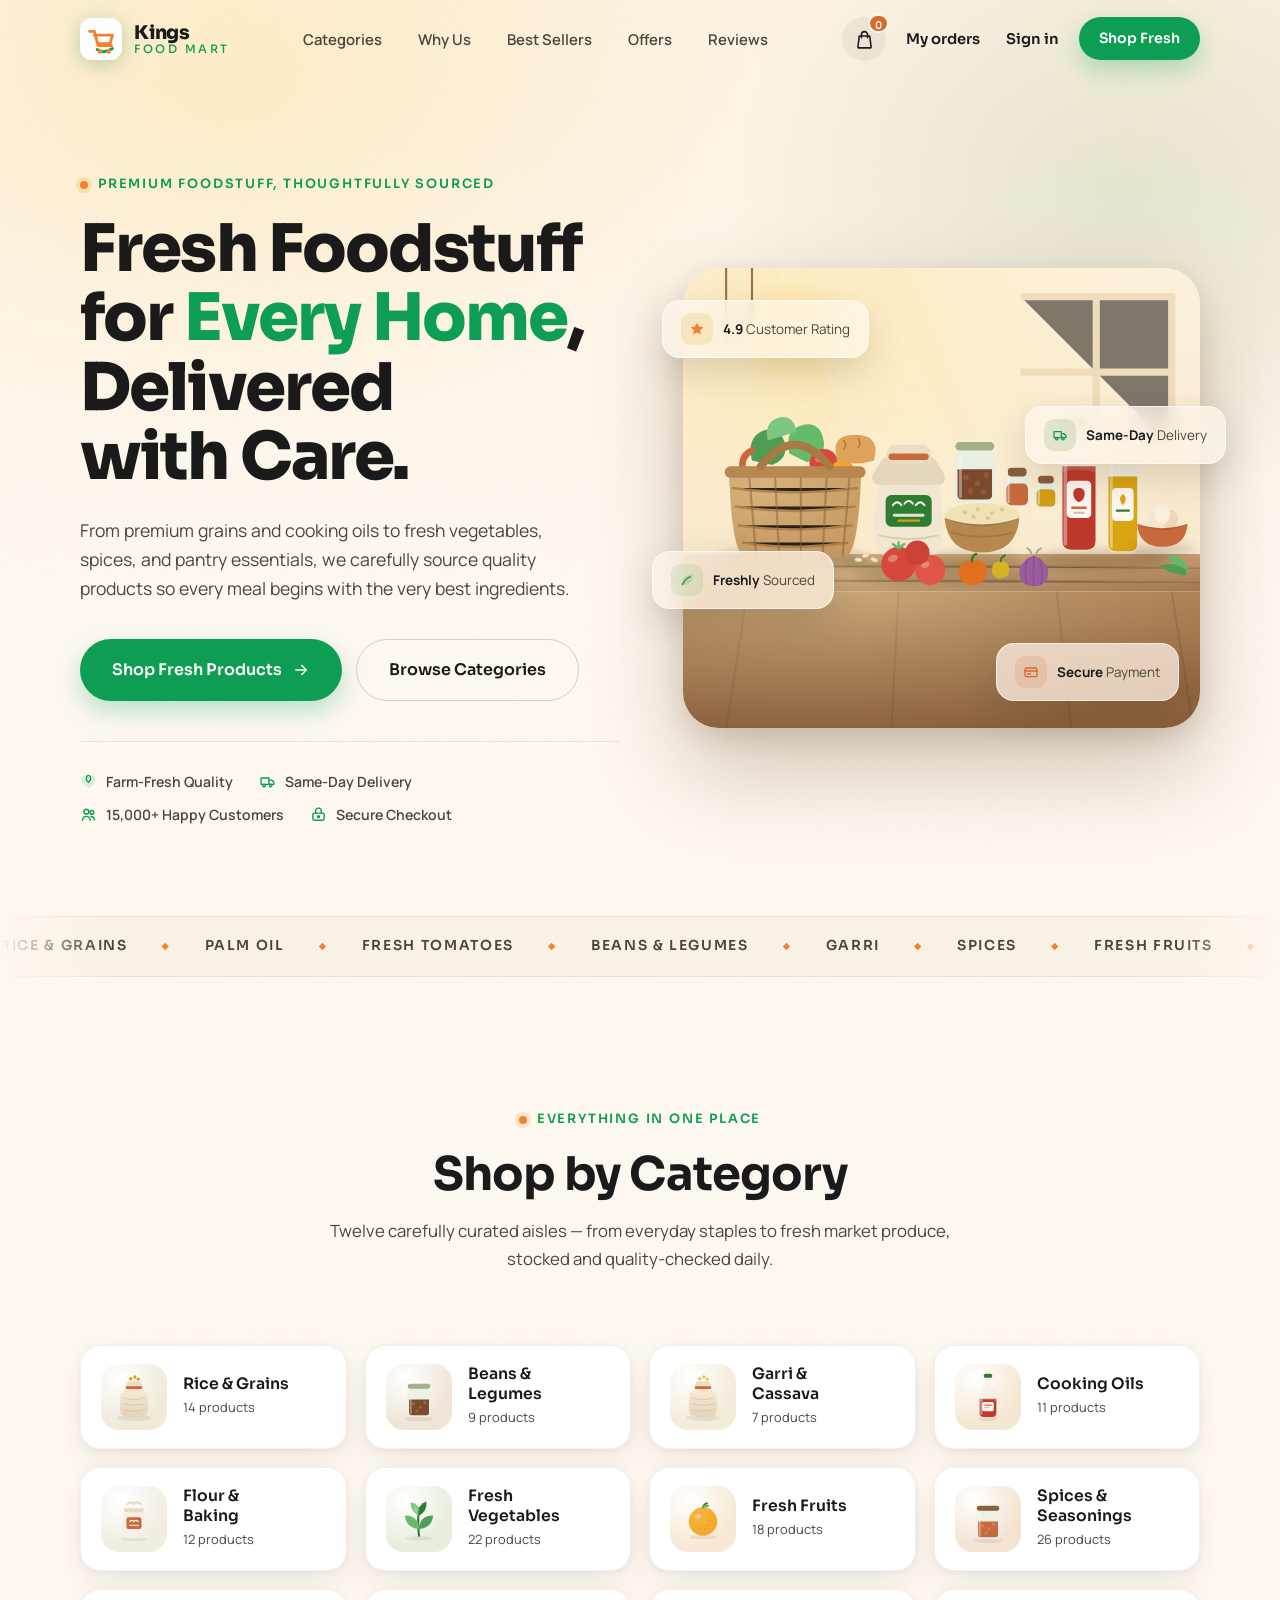
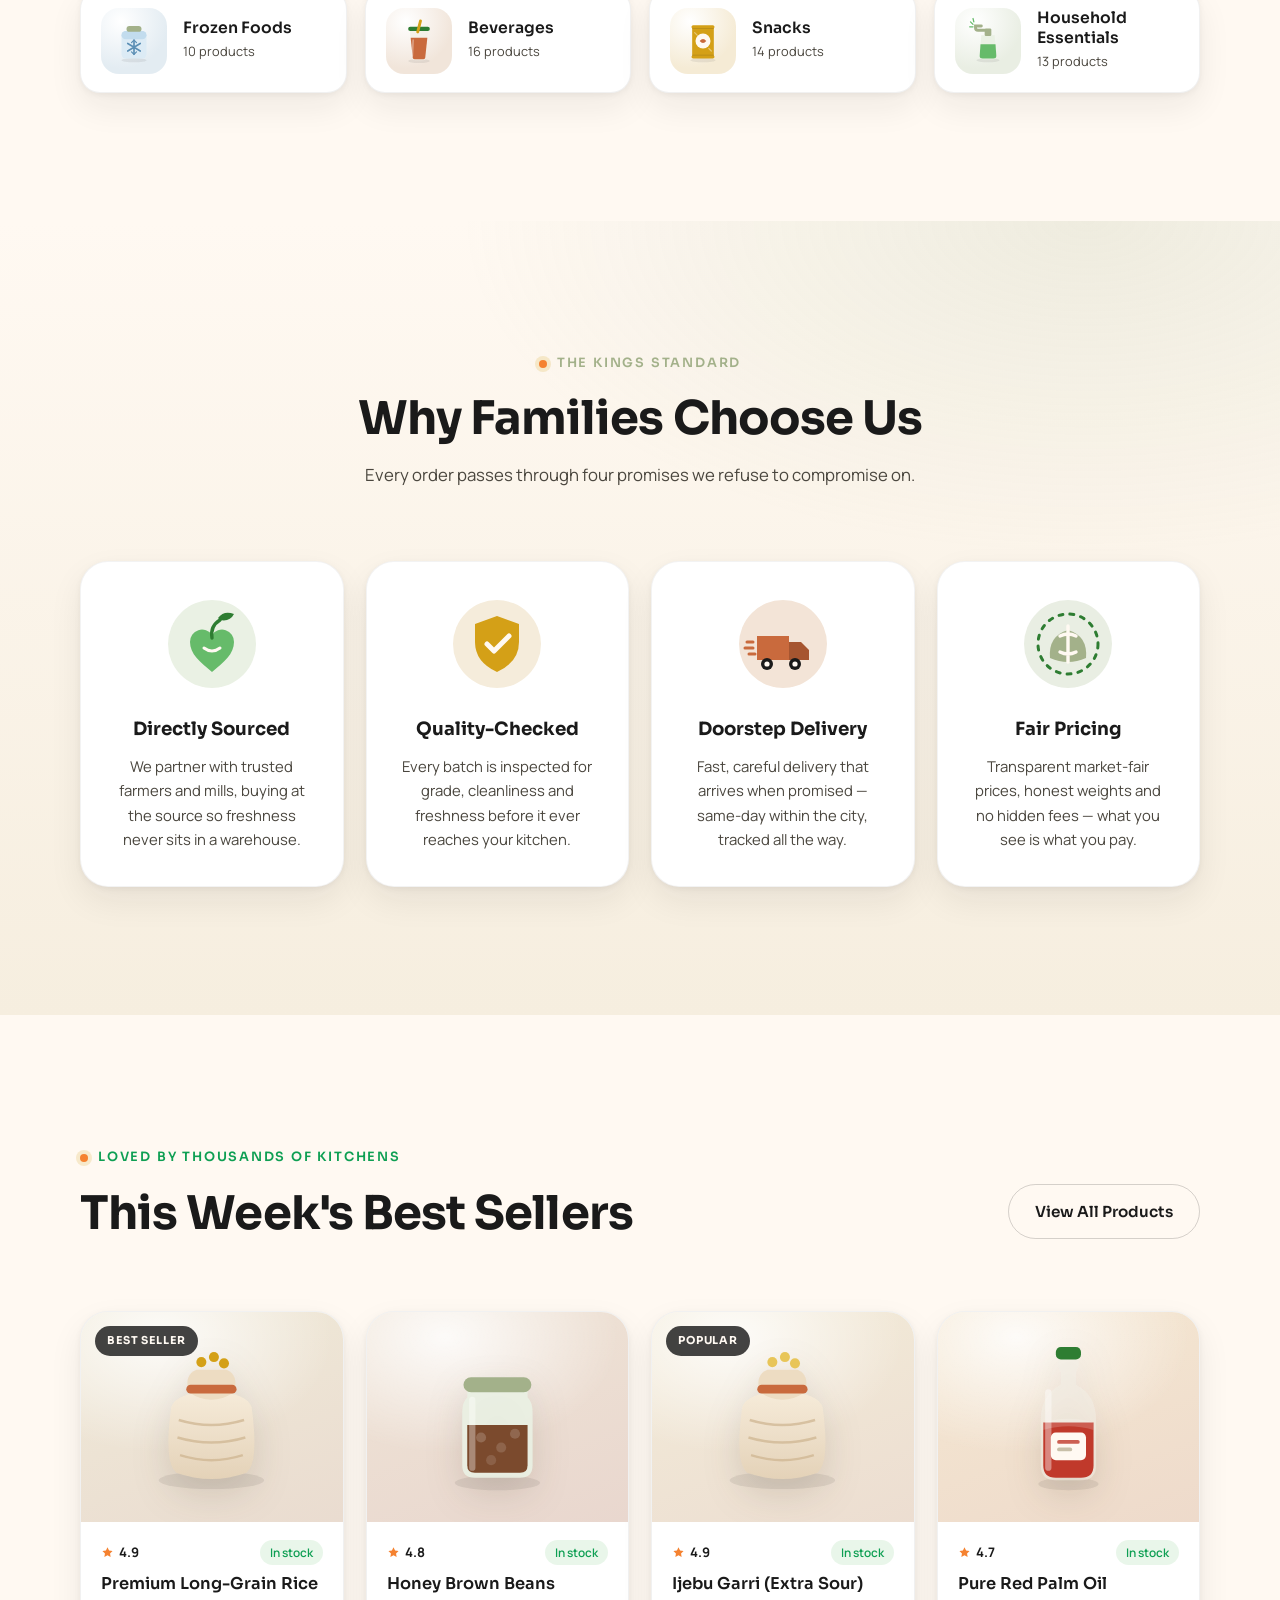
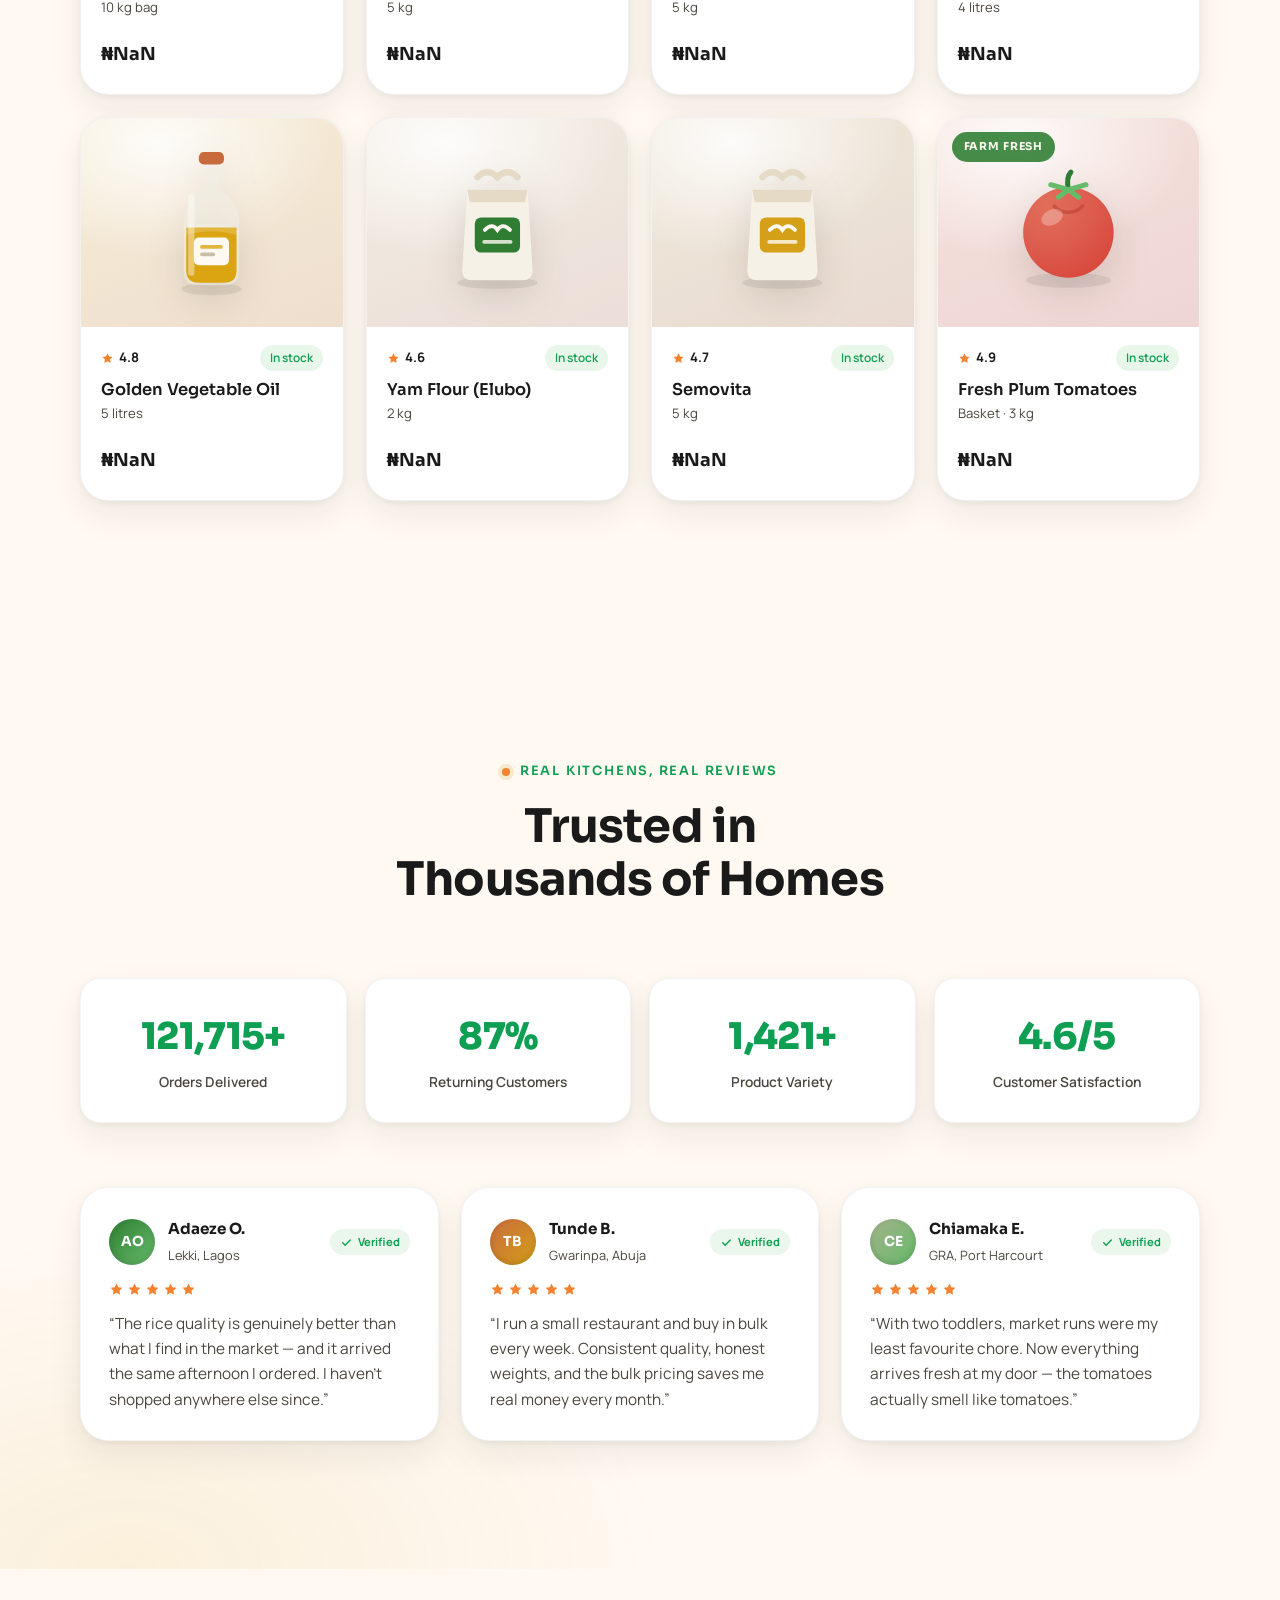
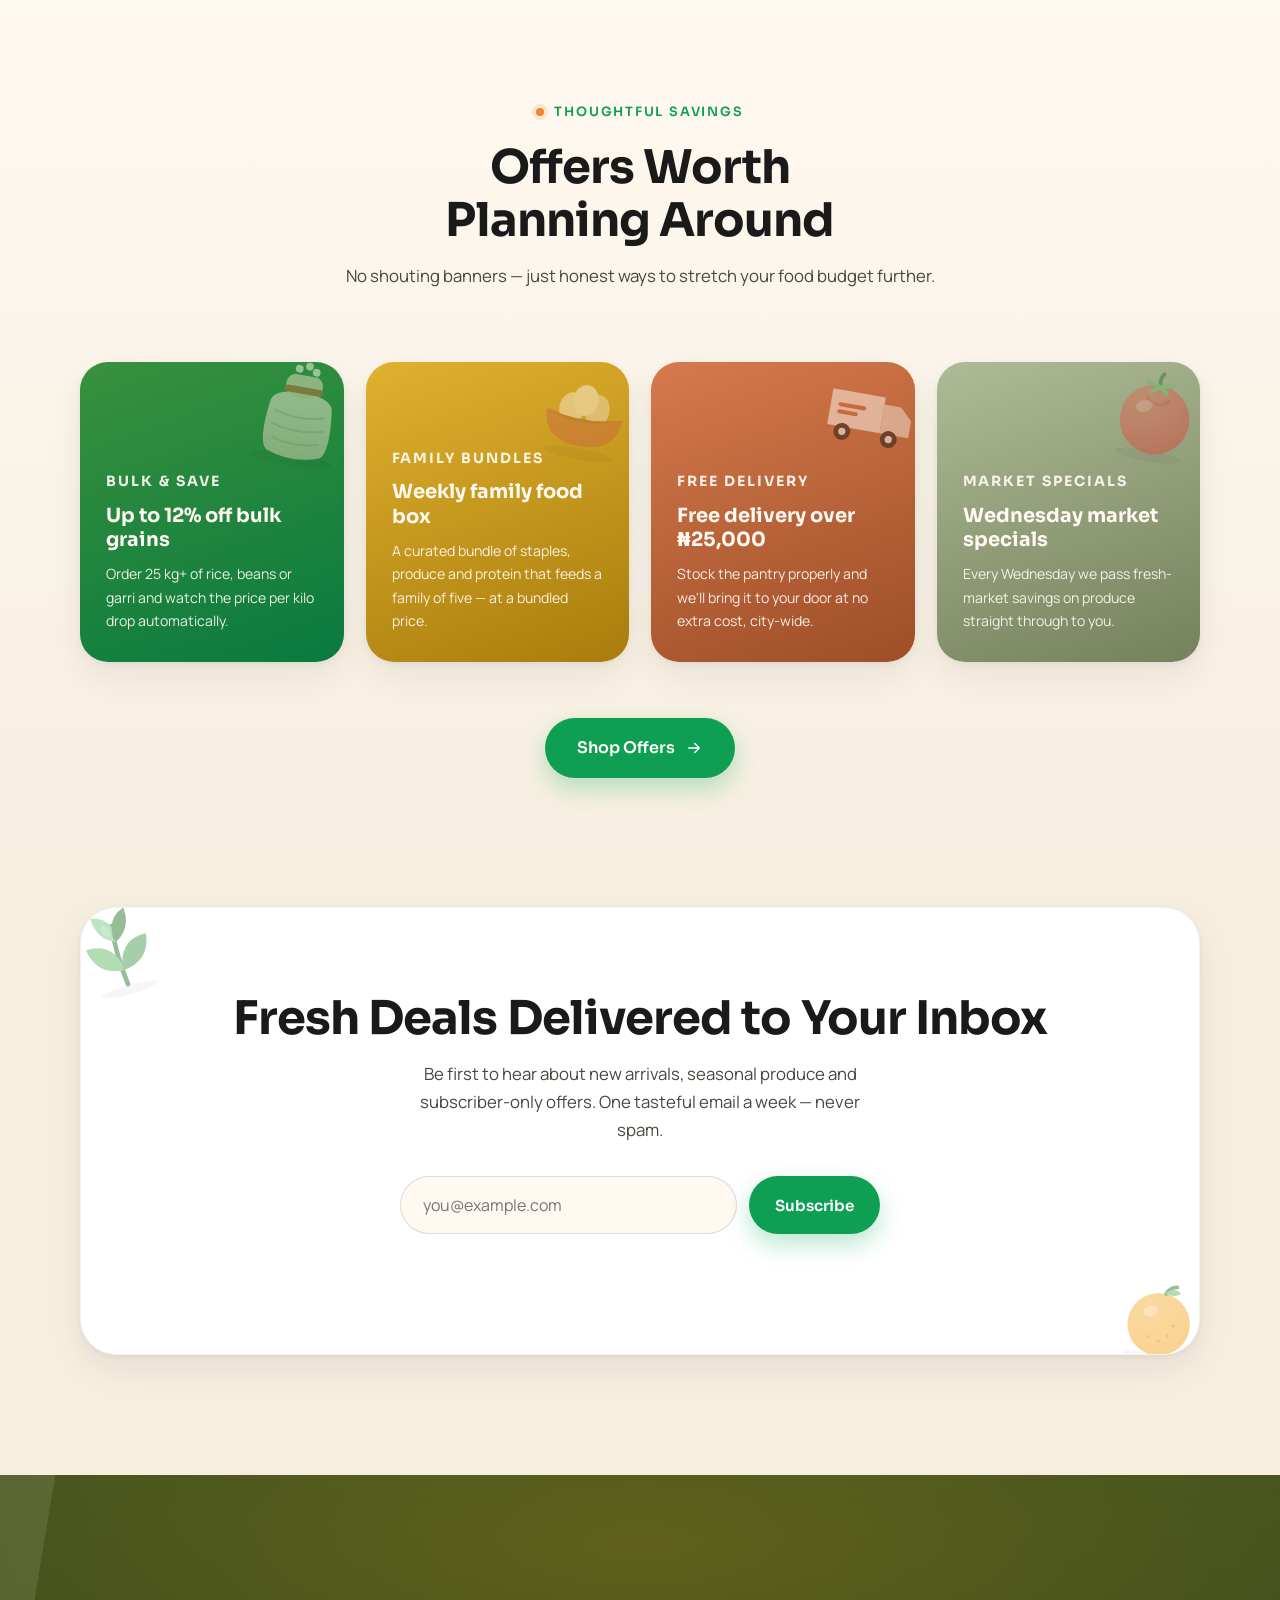
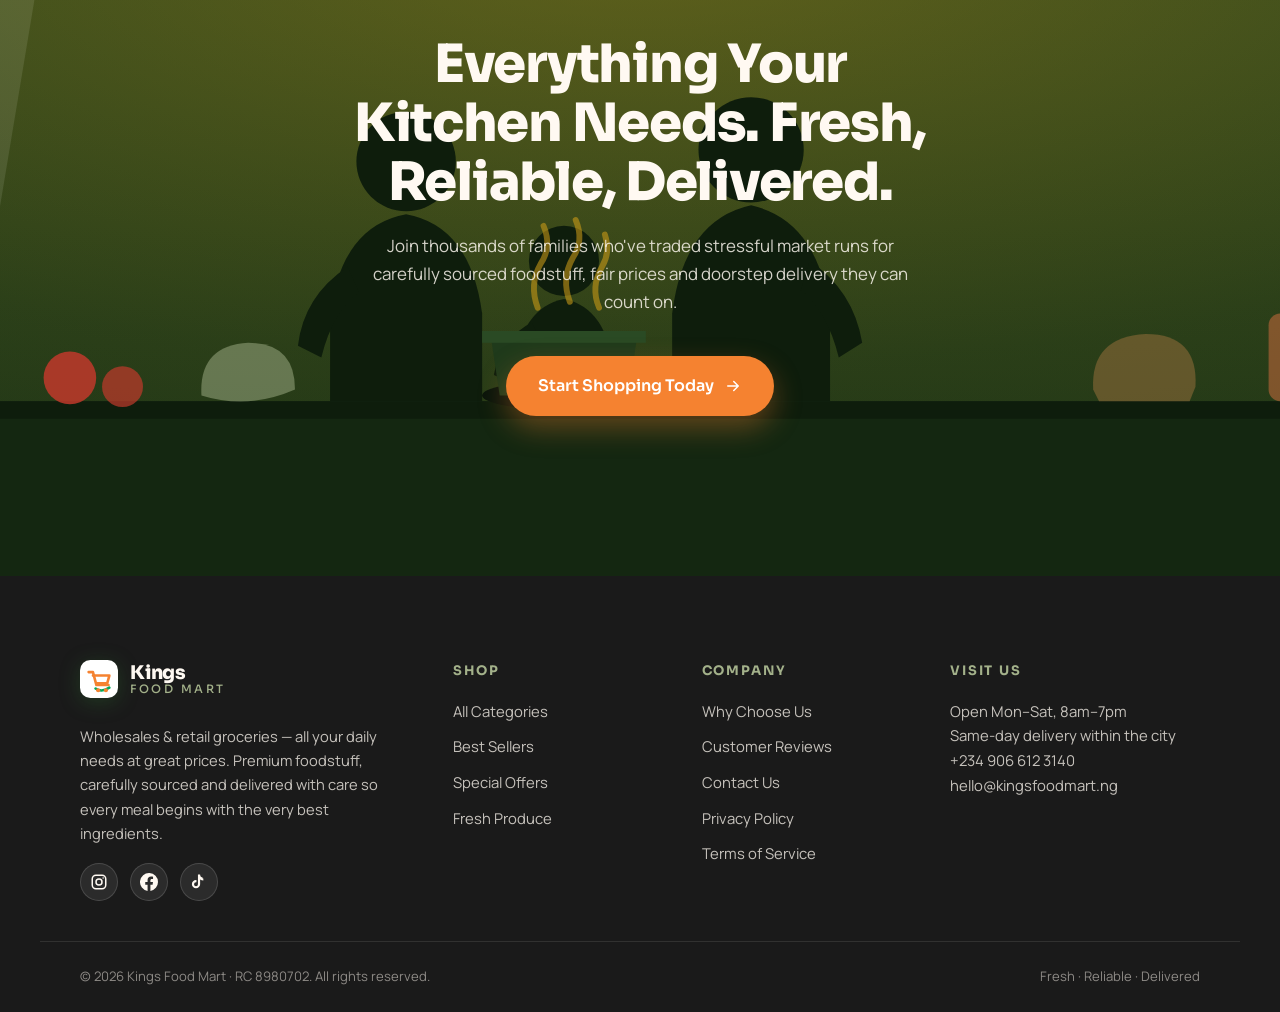
==== commit c65ebf2e: "Add files via upload" ====
--- a/index.html
+++ b/index.html
@@ -13,6 +13,13 @@
   <link href="https://fonts.googleapis.com/css2?family=Sora:wght@500;600;700;800&family=Manrope:wght@400;500;600;700&display=swap" rel="stylesheet" />
   <link rel="stylesheet" href="style.css" />
   <link rel="icon" href="data:image/svg+xml,<svg xmlns='http://www.w3.org/2000/svg' viewBox='0 0 100 100'><rect width='100' height='100' rx='22' fill='%23FFFFFF'/><g fill='none' stroke='%23F58230' stroke-width='7' stroke-linecap='round' stroke-linejoin='round'><path d='M24 32 H34 L42 64 H72'/><path d='M34 40 H74 L69 60 H42'/></g><path d='M40 74 Q54 84 72 72' stroke='%2300A858' stroke-width='7' fill='none' stroke-linecap='round'/><circle cx='46' cy='78' r='5' fill='%23F58230'/><circle cx='66' cy='78' r='5' fill='%23F58230'/></svg>" />
+  <link rel="manifest" href="/manifest.webmanifest" />
+  <meta name="theme-color" content="#00A858" />
+  <link rel="apple-touch-icon" href="/apple-touch-icon.png" />
+  <meta name="apple-mobile-web-app-capable" content="yes" />
+  <meta name="apple-mobile-web-app-status-bar-style" content="default" />
+  <meta name="apple-mobile-web-app-title" content="Kings Food" />
+  <meta name="mobile-web-app-capable" content="yes" />
 </head>
 <body>
 
@@ -1017,5 +1024,12 @@
   <script src="supabase-client.js" defer></script>
   <script src="session.js" defer></script>
   <script src="script.js" defer></script>
+  <script>
+    if ("serviceWorker" in navigator) {
+      window.addEventListener("load", function () {
+        navigator.serviceWorker.register("/sw.js").catch(function () {});
+      });
+    }
+  </script>
 </body>
 </html>
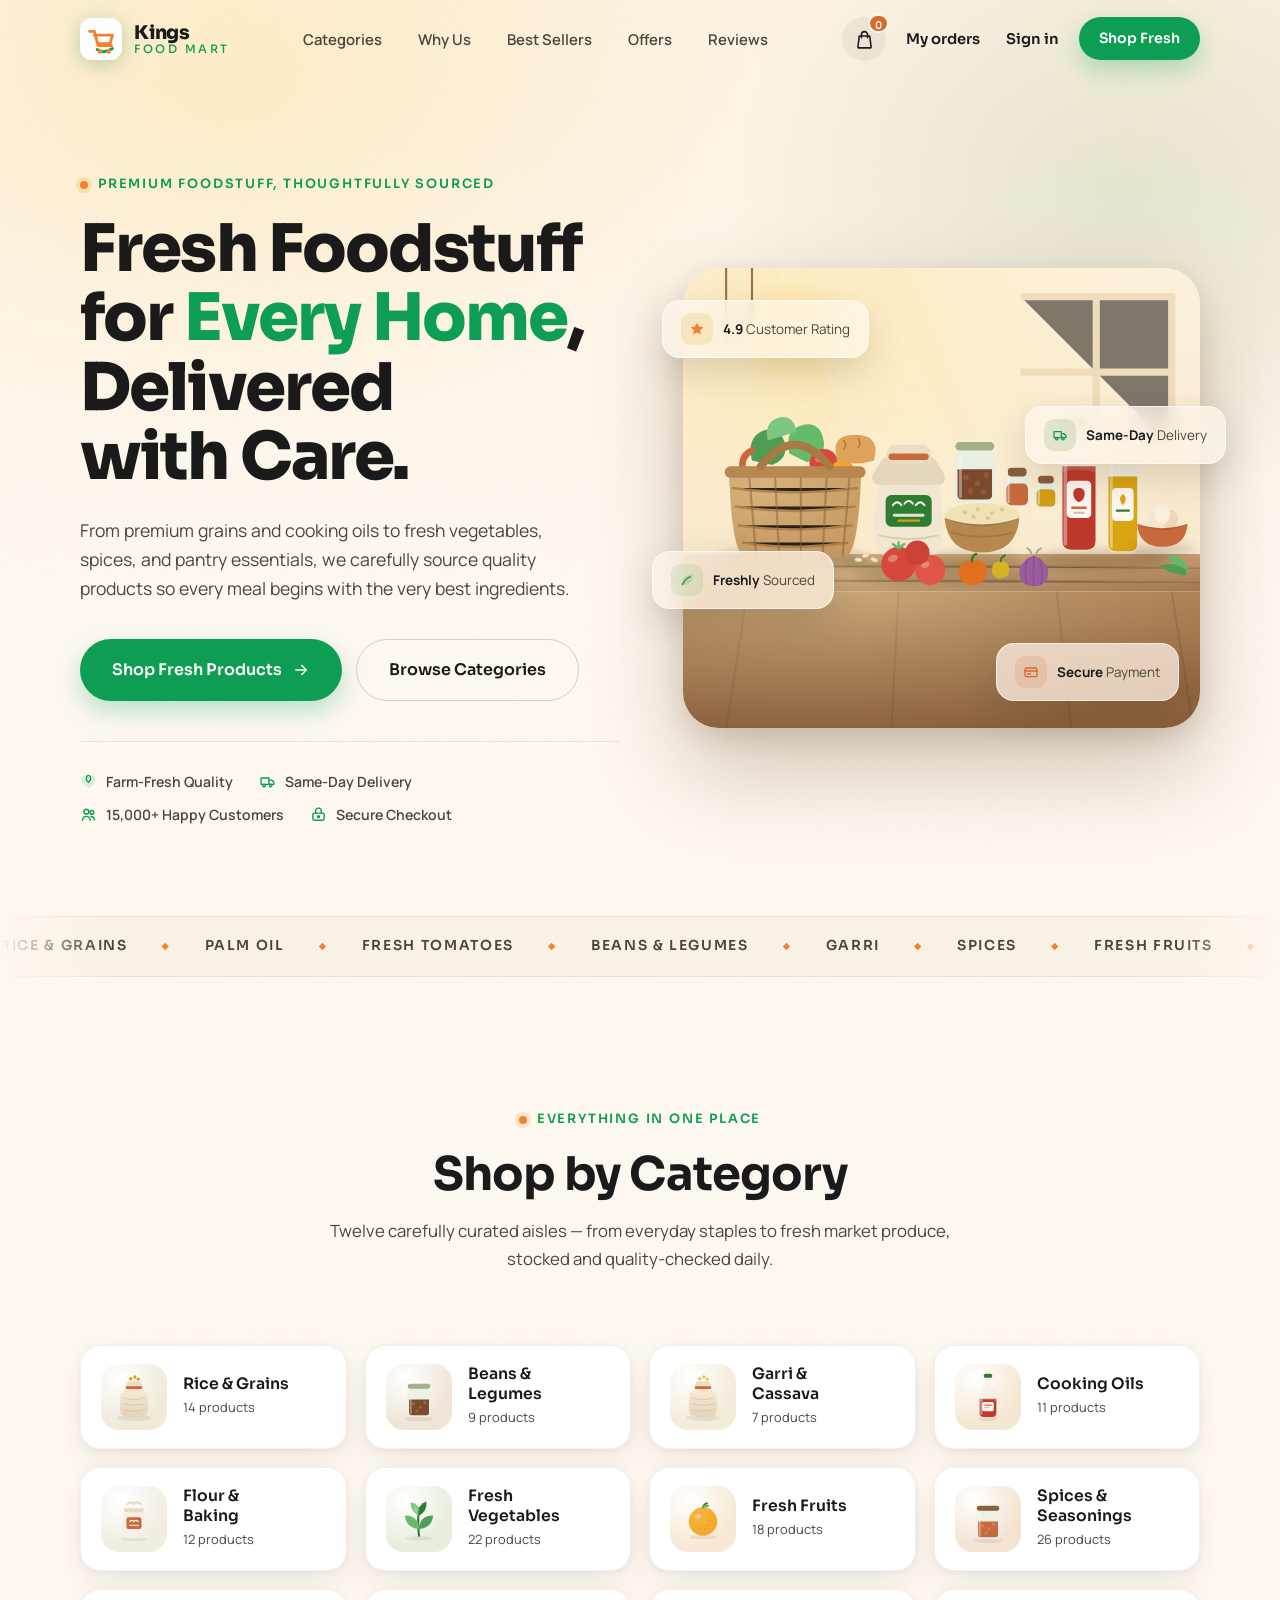
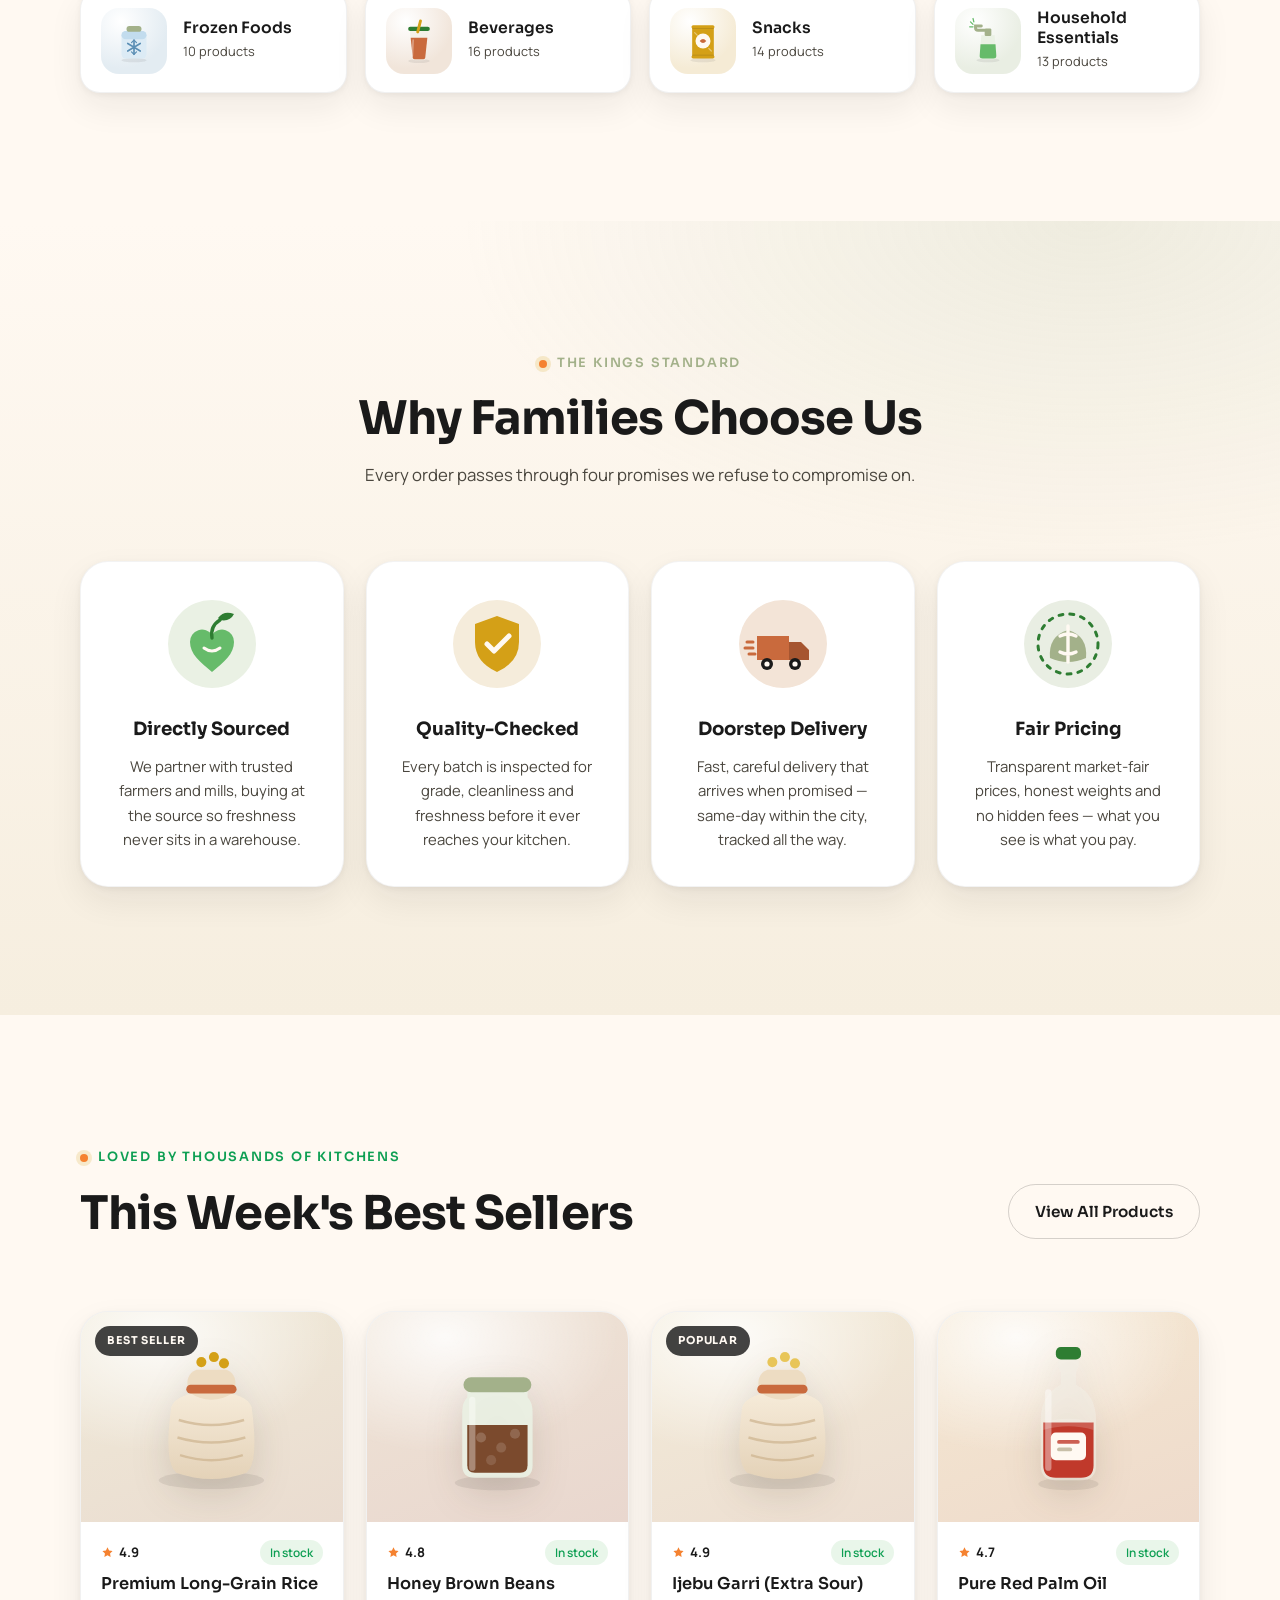
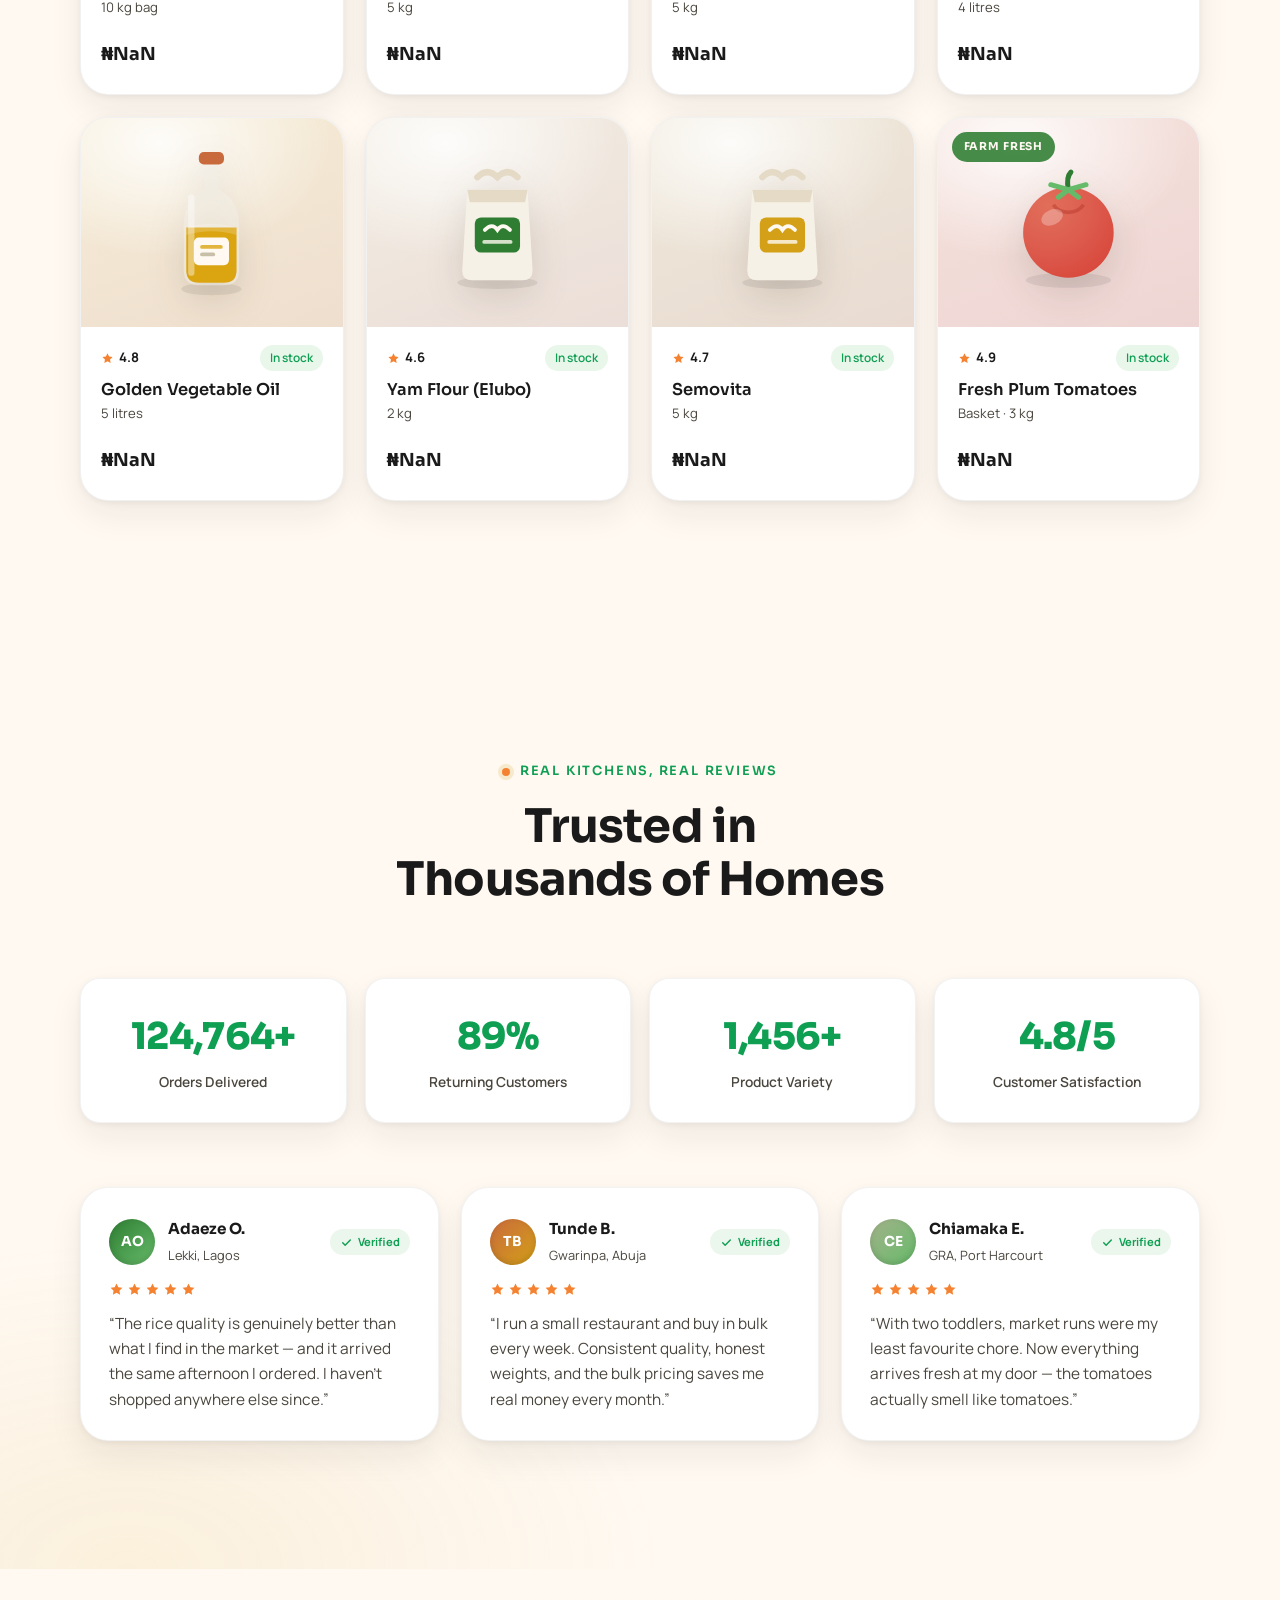
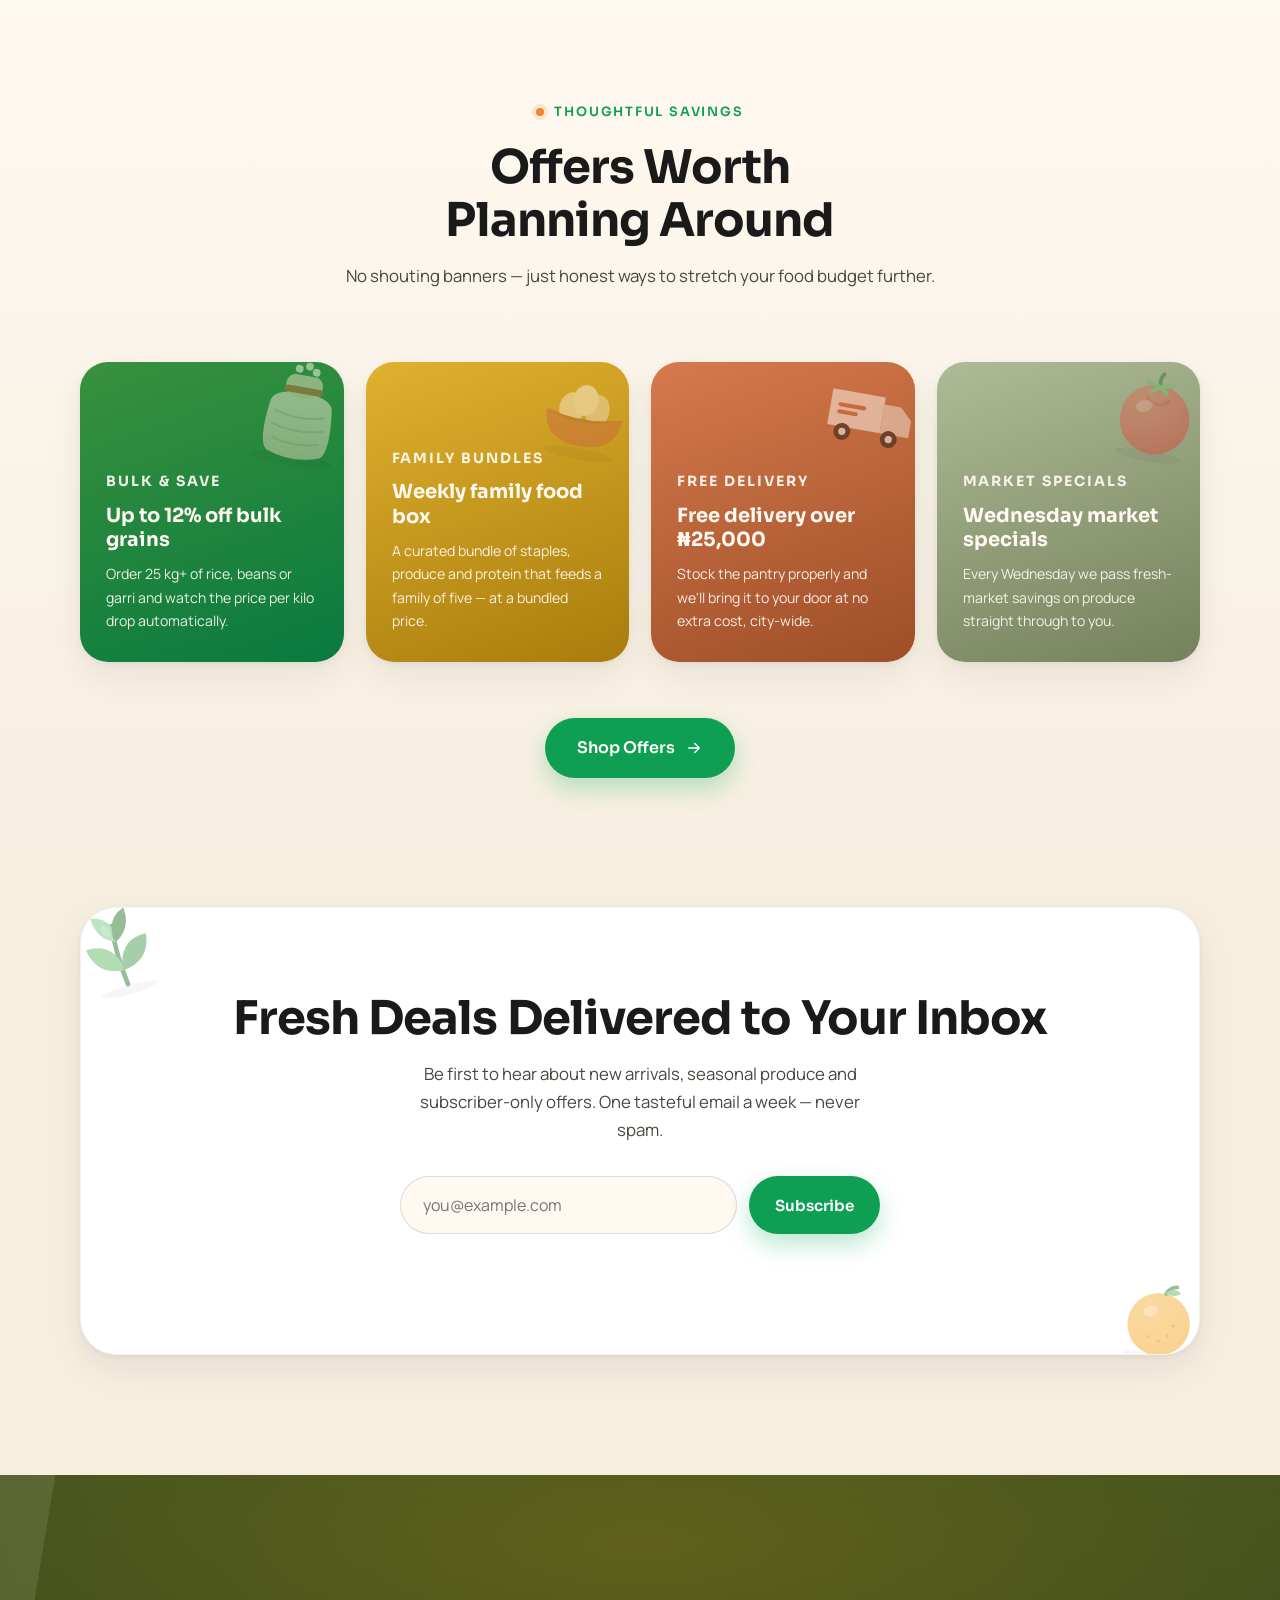
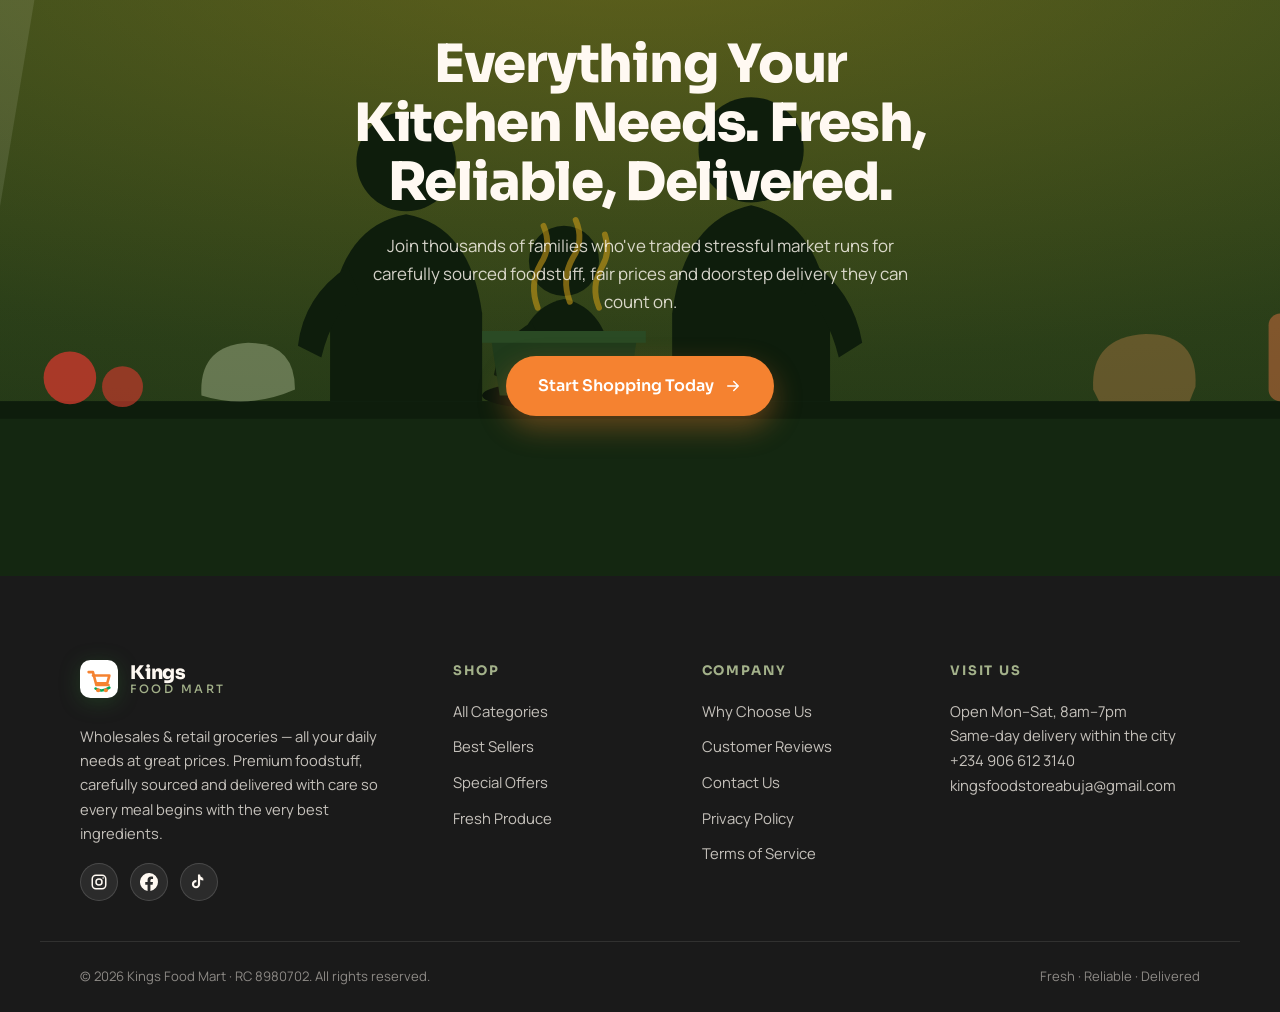
==== commit 0c1e91de: "Add files via upload" ====
--- a/index.html
+++ b/index.html
@@ -1009,7 +1009,7 @@
       </nav>
       <div class="footer__col">
         <h3>Visit Us</h3>
-        <p>Open Mon–Sat, 8am–7pm<br />Same-day delivery within the city<br /><a href="tel:+2349066123140">+234 906 612 3140</a><br />hello@kingsfoodmart.ng</p>
+        <p>Open Mon–Sat, 8am–7pm<br />Same-day delivery within the city<br /><a href="tel:+2349066123140">+234 906 612 3140</a><br />kingsfoodstoreabuja@gmail.com</p>
       </div>
     </div>
     <div class="container footer__legal">
@@ -1031,5 +1031,6 @@
       });
     }
   </script>
+  <script src="/pwa-install.js" defer></script>
 </body>
 </html>
--- a/style.css
+++ b/style.css
@@ -1716,3 +1716,40 @@
 }
 .footer__socials a svg { display: block; width: 18px; height: 18px; }
 .footer__socials a:hover { background: var(--gold); color: #1a1a1a; transform: translateY(-3px); }
+
+/* ── install app pop-up ── */
+.pwa-prompt {
+    position: fixed;
+    left: 50%;
+    bottom: 20px;
+    transform: translate(-50%, 140%);
+    z-index: 9999;
+    width: min(440px, calc(100vw - 32px));
+    display: flex;
+    align-items: center;
+    gap: 14px;
+    padding: 14px 16px;
+    background: var(--cream, #FFFDF7);
+    border: 1px solid rgba(26, 26, 26, .10);
+    border-radius: 18px;
+    box-shadow: 0 18px 50px rgba(26, 26, 26, .22);
+    opacity: 0;
+    transition: transform .38s cubic-bezier(.22,.61,.36,1), opacity .38s ease;
+}
+.pwa-prompt.is-visible { transform: translate(-50%, 0); opacity: 1; }
+.pwa-prompt__icon { width: 46px; height: 46px; border-radius: 11px; flex: none; box-shadow: 0 3px 10px rgba(0,0,0,.14); }
+.pwa-prompt__body { display: flex; flex-direction: column; gap: 2px; min-width: 0; flex: 1; }
+.pwa-prompt__body strong { font-family: var(--font-display, sans-serif); font-size: .95rem; color: var(--ink, #1a1a1a); }
+.pwa-prompt__body span { font-size: .8rem; color: var(--ink-soft, #555); line-height: 1.35; }
+.pwa-prompt__actions { display: flex; align-items: center; gap: 6px; flex: none; }
+.pwa-prompt__close {
+    width: 30px; height: 30px; flex: none;
+    border: 0; background: rgba(26,26,26,.06); border-radius: 50%;
+    color: var(--ink-soft, #555); cursor: pointer; font-size: .9rem; line-height: 1;
+    transition: background .2s;
+}
+.pwa-prompt__close:hover { background: rgba(26,26,26,.12); }
+@media (max-width: 420px) {
+    .pwa-prompt { gap: 11px; padding: 12px 13px; }
+    .pwa-prompt__icon { width: 40px; height: 40px; }
+}
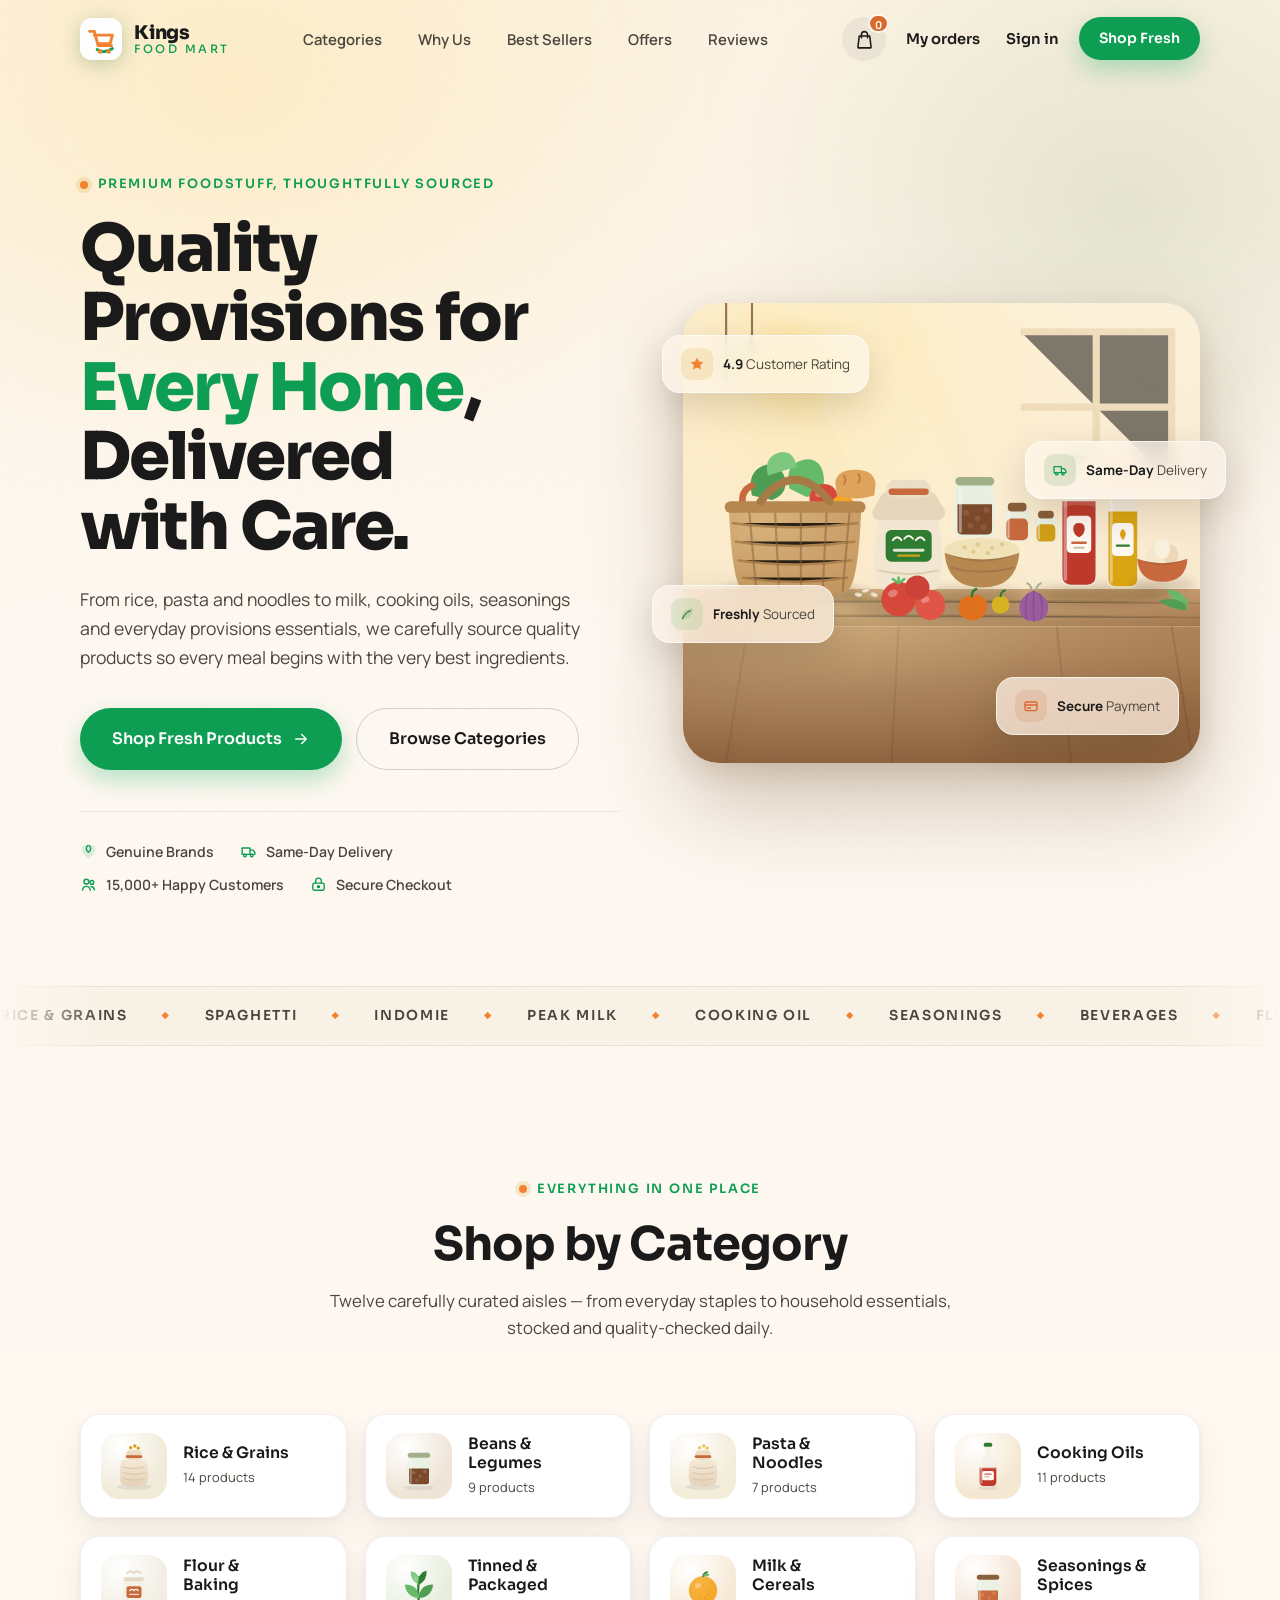
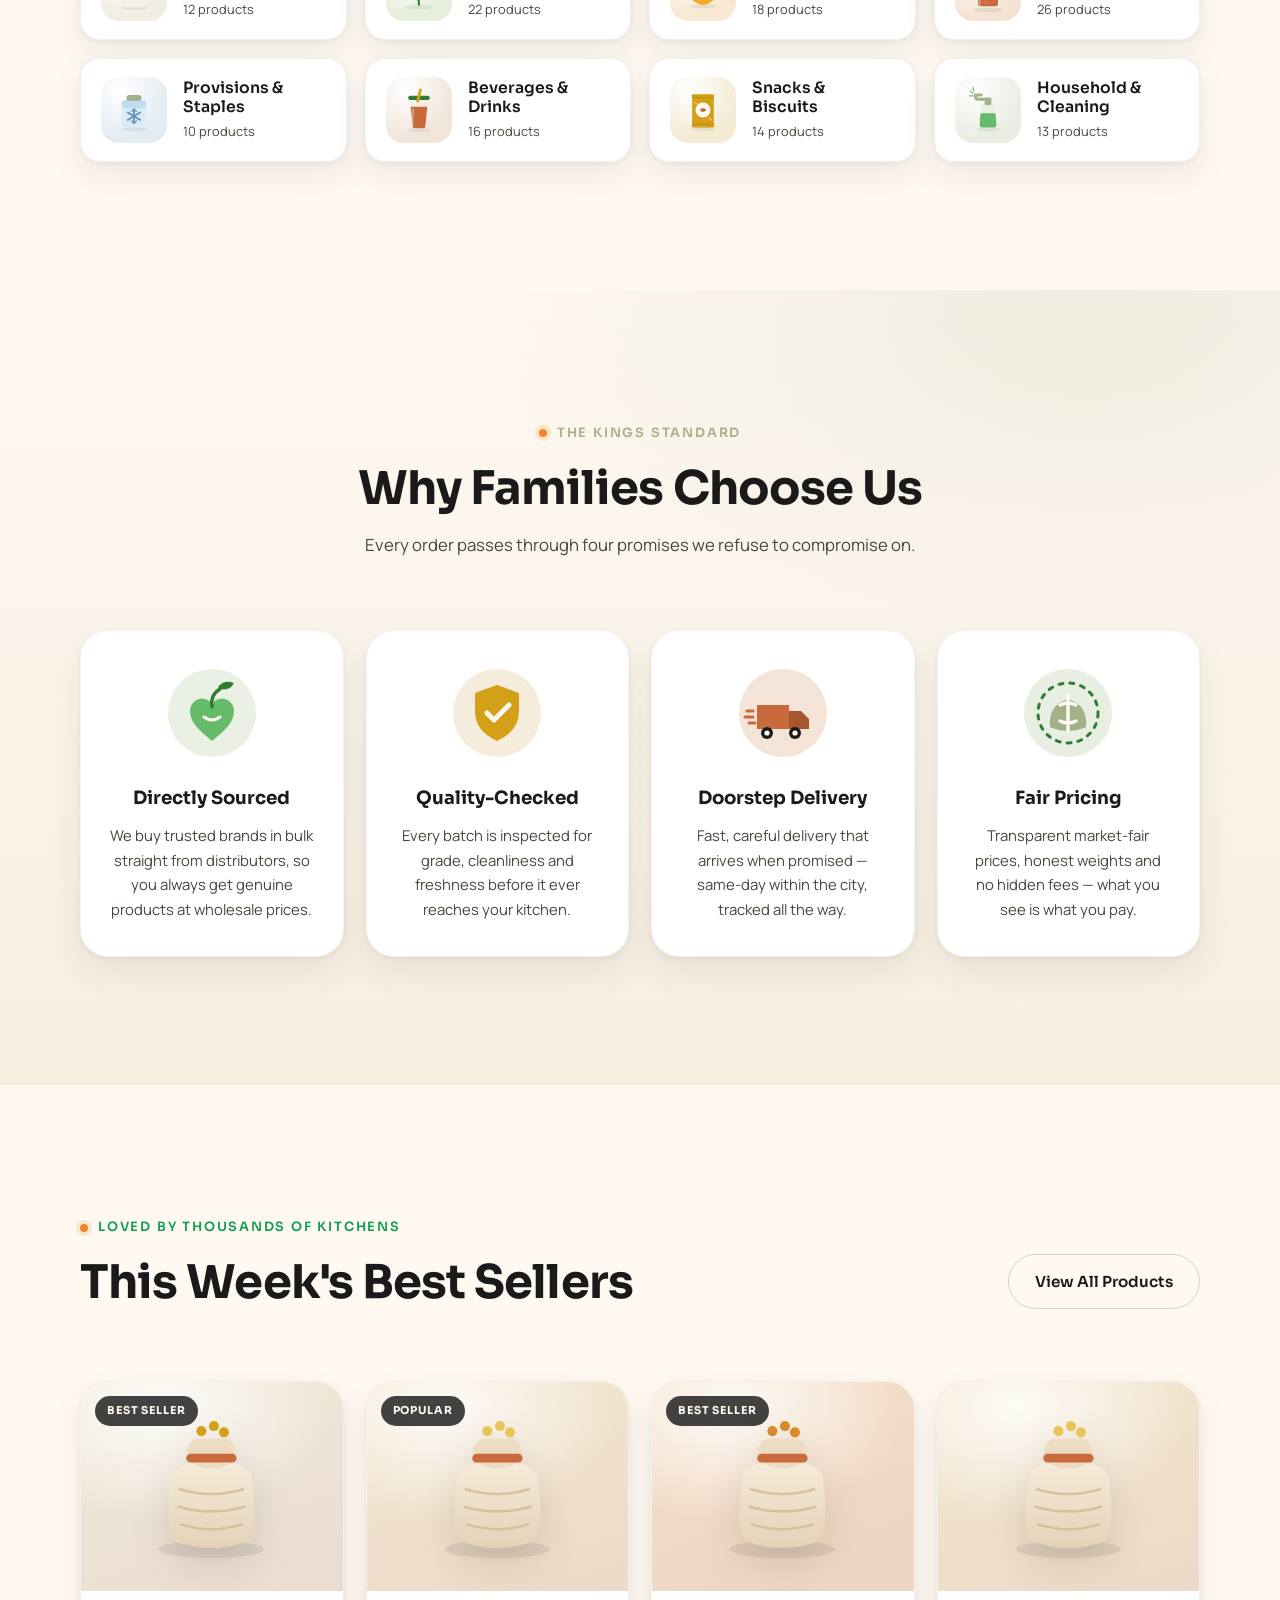
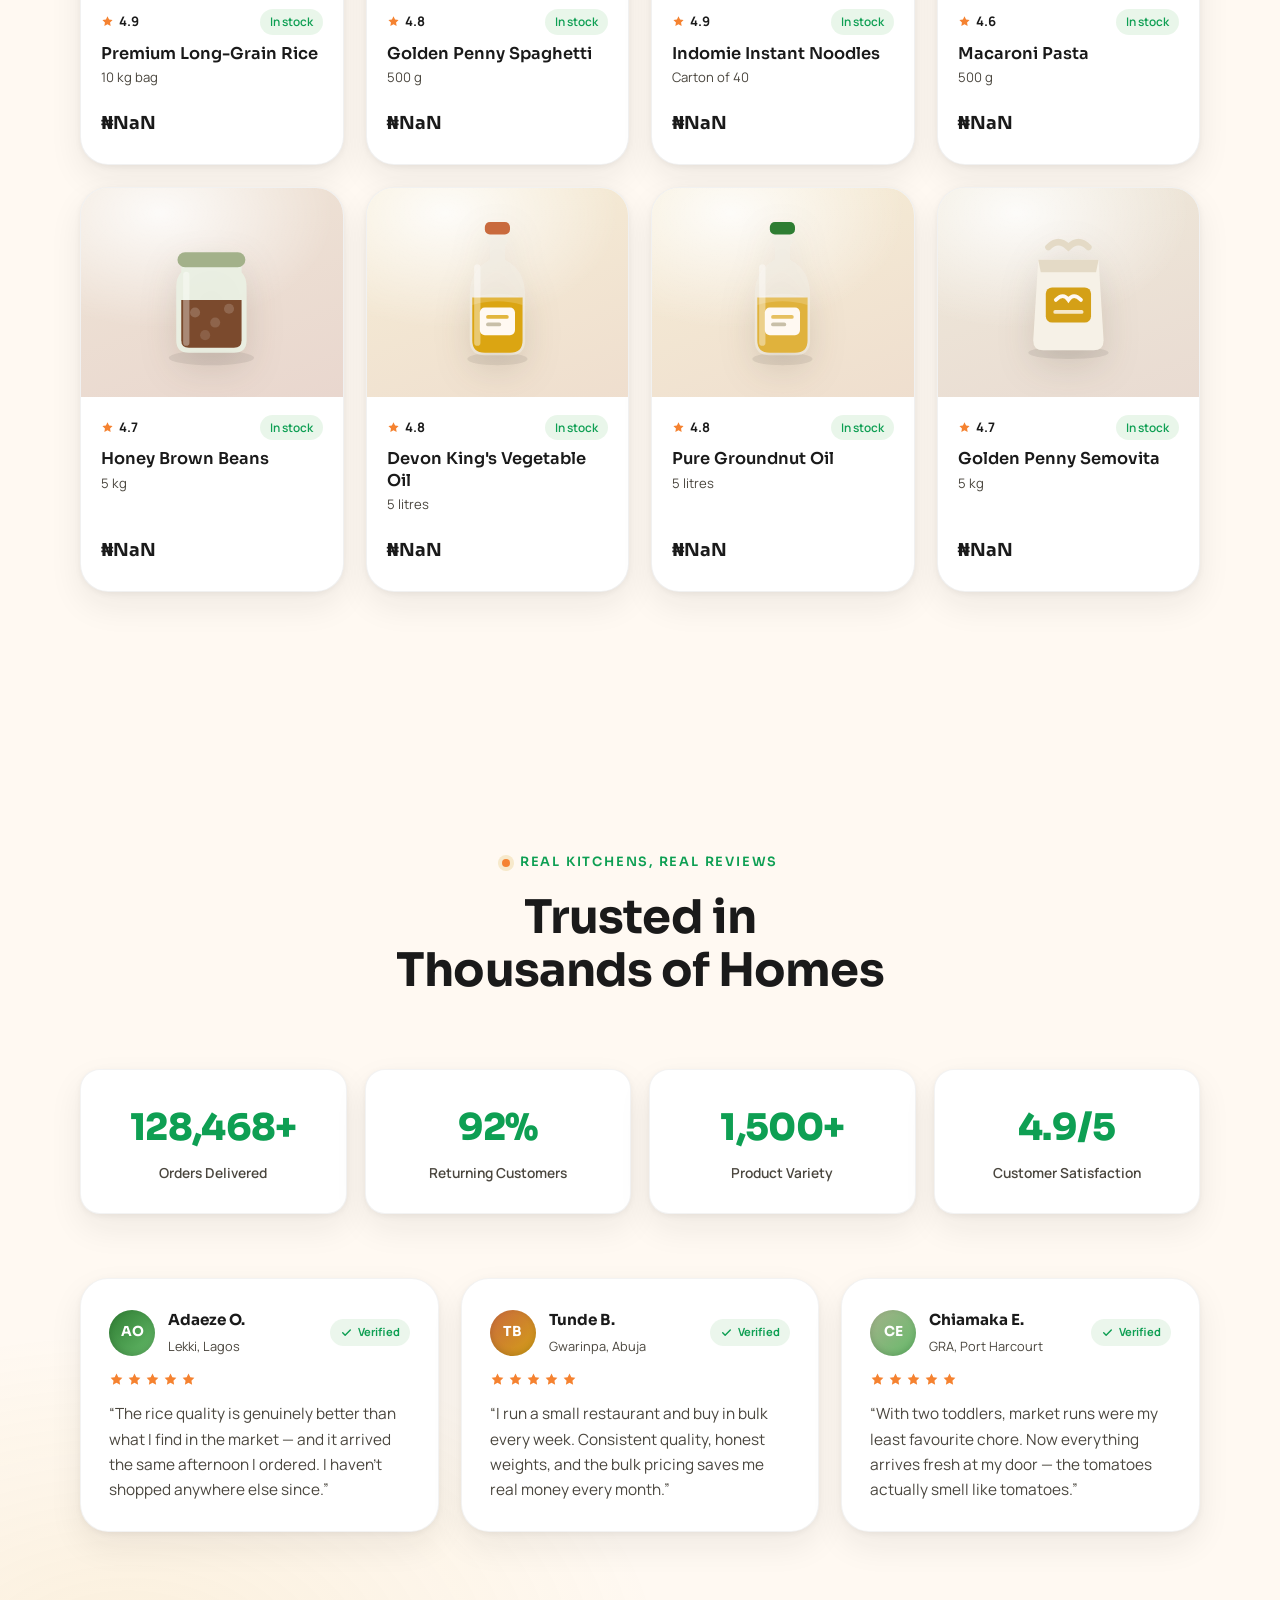
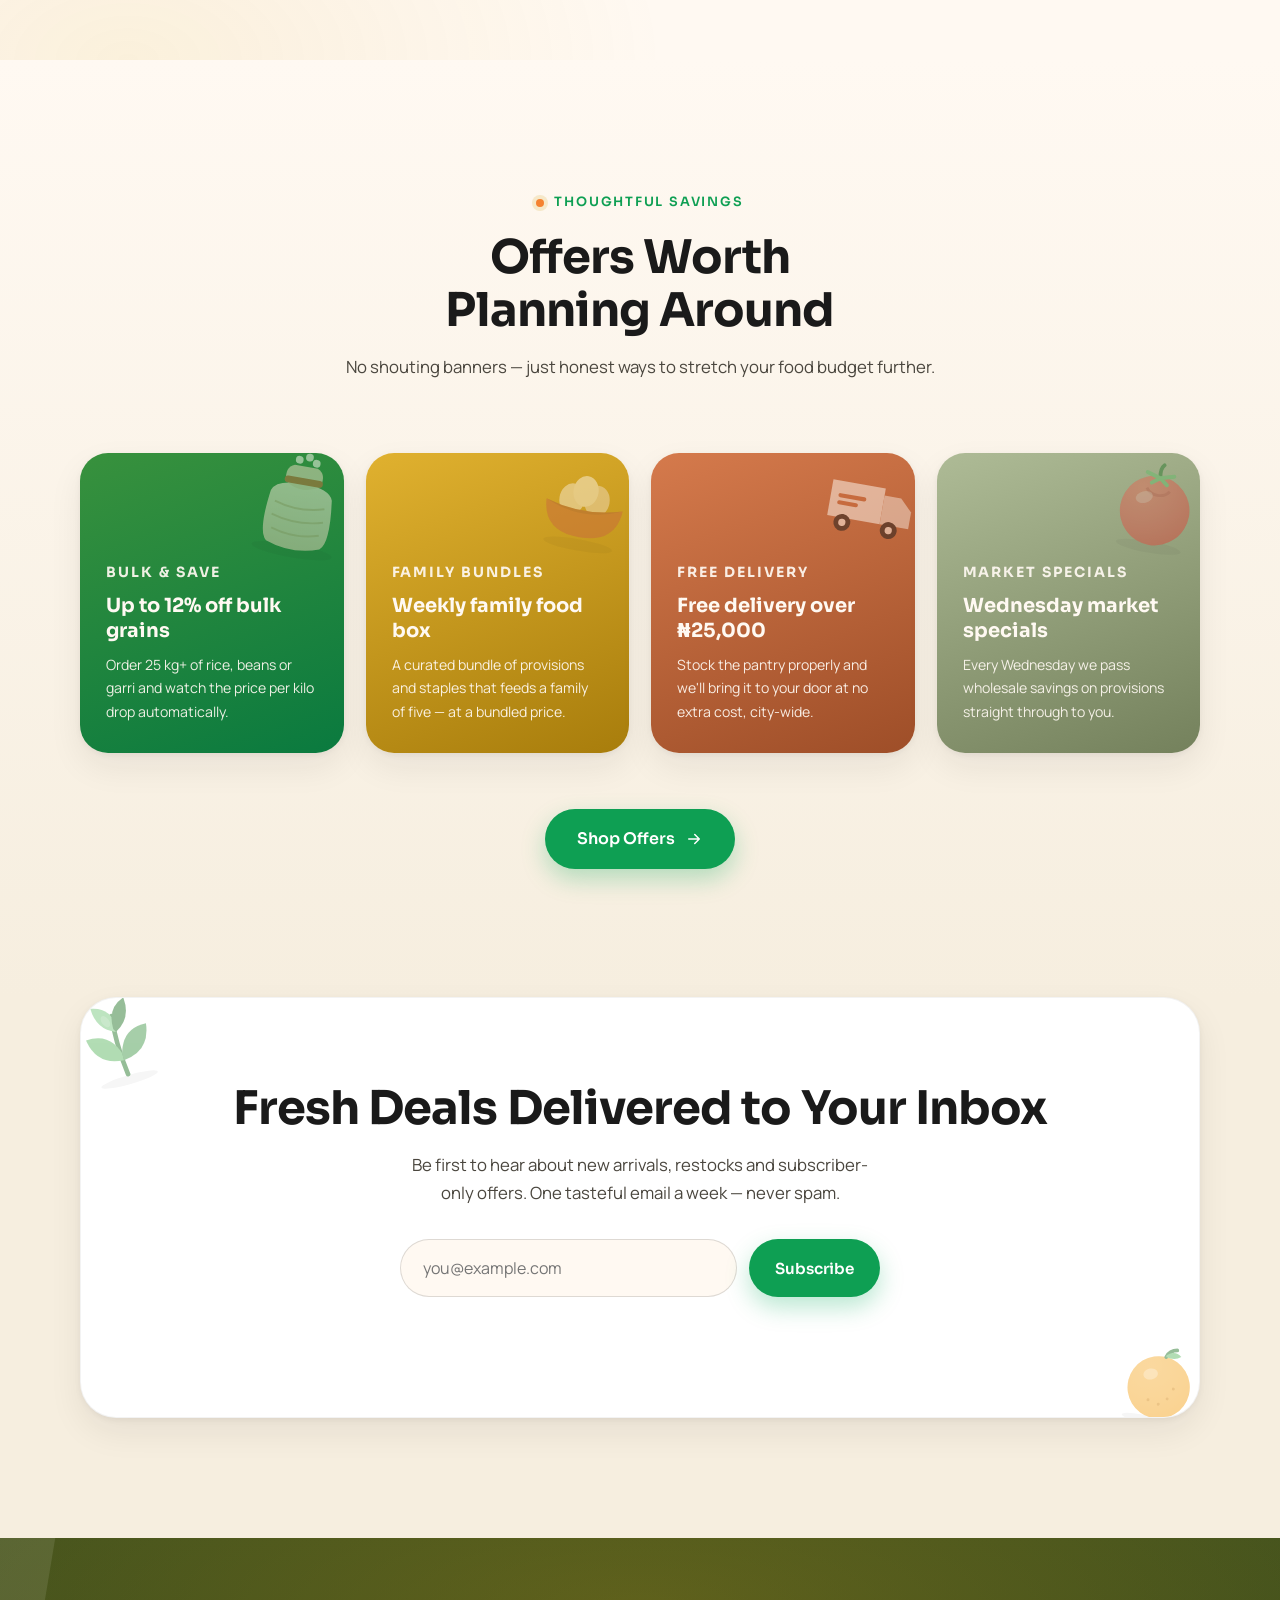
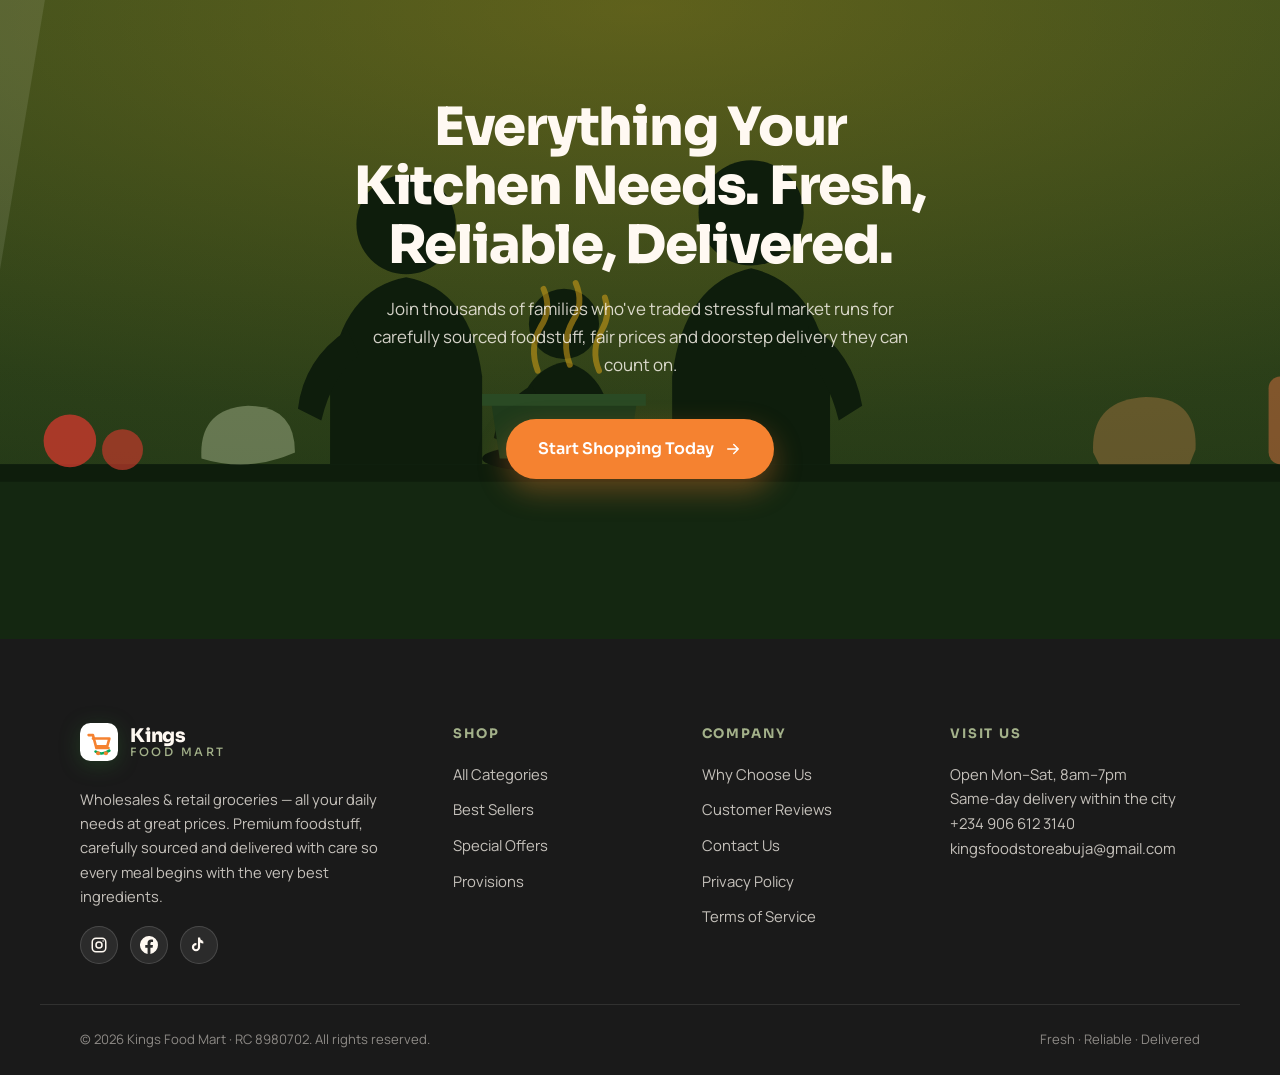
==== commit 7b84f0b4: "Add files via upload" ====
--- a/index.html
+++ b/index.html
@@ -4,9 +4,9 @@
   <meta charset="UTF-8" />
   <meta name="viewport" content="width=device-width, initial-scale=1.0" />
   <title>Kings Food Mart — Wholesales &amp; Retail · All Your Daily Needs at Great Prices</title>
-  <meta name="description" content="Kings Food Mart — wholesale and retail groceries. Premium grains, cooking oils, fresh vegetables, spices and pantry essentials, delivered same-day. All your daily needs at great prices." />
+  <meta name="description" content="Kings Food Mart — wholesale and retail groceries. Rice, pasta, noodles, milk, cooking oils, seasonings and everyday provisions, delivered same-day. All your daily needs at great prices." />
   <meta property="og:title" content="Kings Food Mart — Wholesales & Retail" />
-  <meta property="og:description" content="From premium rice and palm oil to fresh tomatoes and spices — quality foodstuff at wholesale and retail prices, delivered same-day." />
+  <meta property="og:description" content="Rice, pasta, noodles, milk, cooking oils, seasonings and everyday provisions at wholesale and retail prices, delivered same-day." />
   <meta property="og:type" content="website" />
   <link rel="preconnect" href="https://fonts.googleapis.com" />
   <link rel="preconnect" href="https://fonts.gstatic.com" crossorigin />
@@ -283,10 +283,10 @@
         <div class="hero__copy">
           <p class="eyebrow reveal"><span class="eyebrow__dot" aria-hidden="true"></span>Premium foodstuff, thoughtfully sourced</p>
           <h1 id="hero-title" class="hero__title reveal">
-            Fresh Foodstuff for <em>Every&nbsp;Home</em>, Delivered with&nbsp;Care.
+            Quality Provisions for <em>Every&nbsp;Home</em>, Delivered with&nbsp;Care.
           </h1>
           <p class="hero__sub reveal">
-            From premium grains and cooking oils to fresh vegetables, spices, and pantry
+            From rice, pasta and noodles to milk, cooking oils, seasonings and everyday provisions
             essentials, we carefully source quality products so every meal begins with
             the very best ingredients.
           </p>
@@ -300,7 +300,7 @@
           <ul class="hero__trust reveal" aria-label="Why customers trust us">
             <li>
               <svg viewBox="0 0 24 24" width="17" height="17" fill="none" stroke="currentColor" stroke-width="2" stroke-linecap="round" stroke-linejoin="round" aria-hidden="true"><path d="M12 21C7 17 3 13.5 3 9a5 5 0 0 1 9-3 5 5 0 0 1 9 3c0 4.5-4 8-9 12z" fill="currentColor" opacity=".12"/><path d="M11 3.5C8 6 8 10 12 13c4-3 4-7 1-9.5"/></svg>
-              Farm-Fresh Quality
+              Genuine Brands
             </li>
             <li>
               <svg viewBox="0 0 24 24" width="17" height="17" fill="none" stroke="currentColor" stroke-width="2" stroke-linecap="round" stroke-linejoin="round" aria-hidden="true"><path d="M3 7h11v9H3zM14 10h4l3 3v3h-7z"/><circle cx="7" cy="17.5" r="1.8"/><circle cx="16.5" cy="17.5" r="1.8"/></svg>
@@ -318,7 +318,7 @@
         </div>
 
         <div class="hero__visual reveal" data-parallax="0.06">
-          <figure class="hero__scene" aria-label="A wooden kitchen table arranged with premium rice, beans, garri, fresh tomatoes, peppers, onions, palm oil, eggs, spices in glass jars, bread and a woven basket of groceries in warm morning sunlight">
+          <figure class="hero__scene" aria-label="A kitchen table arranged with rice, spaghetti, indomie noodles, tinned tomatoes, powdered milk, cooking oil, seasoning cubes and everyday provisions">
             <img class="hero__photo" src="https://images.unsplash.com/photo-1542838132-92c53300491e?auto=format&fit=crop&w=900&q=80" alt="A fresh spread of grains, vegetables, spices and pantry staples arranged on a market table" loading="eager" decoding="async" />
             <svg viewBox="0 0 720 640" role="img" aria-hidden="true" class="hero__svg">
               <defs>
@@ -555,8 +555,8 @@
 
       <div class="hero__marquee" aria-hidden="true">
         <div class="hero__marquee-track">
-          <span>Rice &amp; Grains</span><i>◆</i><span>Palm Oil</span><i>◆</i><span>Fresh Tomatoes</span><i>◆</i><span>Beans &amp; Legumes</span><i>◆</i><span>Garri</span><i>◆</i><span>Spices</span><i>◆</i><span>Fresh Fruits</span><i>◆</i><span>Flour &amp; Baking</span><i>◆</i>
-          <span>Rice &amp; Grains</span><i>◆</i><span>Palm Oil</span><i>◆</i><span>Fresh Tomatoes</span><i>◆</i><span>Beans &amp; Legumes</span><i>◆</i><span>Garri</span><i>◆</i><span>Spices</span><i>◆</i><span>Fresh Fruits</span><i>◆</i><span>Flour &amp; Baking</span><i>◆</i>
+          <span>Rice &amp; Grains</span><i>◆</i><span>Spaghetti</span><i>◆</i><span>Indomie</span><i>◆</i><span>Peak Milk</span><i>◆</i><span>Cooking Oil</span><i>◆</i><span>Seasonings</span><i>◆</i><span>Beverages</span><i>◆</i><span>Flour &amp; Baking</span><i>◆</i>
+          <span>Rice &amp; Grains</span><i>◆</i><span>Spaghetti</span><i>◆</i><span>Indomie</span><i>◆</i><span>Peak Milk</span><i>◆</i><span>Cooking Oil</span><i>◆</i><span>Seasonings</span><i>◆</i><span>Beverages</span><i>◆</i><span>Flour &amp; Baking</span><i>◆</i>
         </div>
       </div>
     </section>
@@ -567,22 +567,22 @@
         <header class="section__head reveal">
           <p class="eyebrow"><span class="eyebrow__dot" aria-hidden="true"></span>Everything in one place</p>
           <h2 class="section__title" id="categories-title">Shop by Category</h2>
-          <p class="section__sub">Twelve carefully curated aisles — from everyday staples to fresh market produce, stocked and quality-checked daily.</p>
+          <p class="section__sub">Twelve carefully curated aisles — from everyday staples to household essentials, stocked and quality-checked daily.</p>
         </header>
 
         <ul class="cat-grid" role="list">
           <li class="cat-card reveal" style="--tint:#F0EAD8"><a href="/shop?category=Rice%20%26%20Grains"><span class="cat-card__art" aria-hidden="true"><img class="photo cat-card__photo" src="https://images.unsplash.com/photo-1586201375761-83865001e31c?auto=format&fit=crop&w=200&q=80" alt="Rice and Grains" loading="lazy" decoding="async" /><svg viewBox="0 0 120 120" style="--grain:#D4A017"><use href="#s-sack"/></svg></span><span class="cat-card__body"><span class="cat-card__name">Rice &amp; Grains</span><span class="cat-card__count">14 products</span></span><span class="cat-card__arrow" aria-hidden="true">→</span></a></li>
           <li class="cat-card reveal" style="--tint:#EFE4D6"><a href="/shop?category=Beans%20%26%20Legumes"><span class="cat-card__art" aria-hidden="true"><img class="photo cat-card__photo" src="https://images.unsplash.com/photo-1515543237350-b3eea1ec8082?auto=format&fit=crop&w=200&q=80" alt="Beans and Legumes" loading="lazy" decoding="async" /><svg viewBox="0 0 120 120" style="--fill:#7B4A2D;--lid:#A3B18A"><use href="#s-jar"/></svg></span><span class="cat-card__body"><span class="cat-card__name">Beans &amp; Legumes</span><span class="cat-card__count">9 products</span></span><span class="cat-card__arrow" aria-hidden="true">→</span></a></li>
-          <li class="cat-card reveal" style="--tint:#F3ECD9"><a href="/shop?category=Garri%20%26%20Cassava"><span class="cat-card__art" aria-hidden="true"><img class="photo cat-card__photo" src="https://images.unsplash.com/photo-1612257999756-9dae14cff8f2?auto=format&fit=crop&w=200&q=80" alt="Garri and Cassava" loading="lazy" decoding="async" /><svg viewBox="0 0 120 120" style="--grain:#E8C558"><use href="#s-sack"/></svg></span><span class="cat-card__body"><span class="cat-card__name">Garri &amp; Cassava</span><span class="cat-card__count">7 products</span></span><span class="cat-card__arrow" aria-hidden="true">→</span></a></li>
+          <li class="cat-card reveal" style="--tint:#F3ECD9"><a href="/shop?category=Pasta%20%26%20Noodles"><span class="cat-card__art" aria-hidden="true"><img class="photo cat-card__photo" src="https://images.unsplash.com/photo-1612257999756-9dae14cff8f2?auto=format&fit=crop&w=200&q=80" alt="Pasta and Noodles" loading="lazy" decoding="async" /><svg viewBox="0 0 120 120" style="--grain:#E8C558"><use href="#s-sack"/></svg></span><span class="cat-card__body"><span class="cat-card__name">Pasta &amp; Noodles</span><span class="cat-card__count">7 products</span></span><span class="cat-card__arrow" aria-hidden="true">→</span></a></li>
           <li class="cat-card reveal" style="--tint:#F5E8D2"><a href="/shop?category=Cooking%20Oils"><span class="cat-card__art" aria-hidden="true"><img class="photo cat-card__photo" src="https://images.unsplash.com/photo-1474979266404-7eaacbcd87c5?auto=format&fit=crop&w=200&q=80" alt="Cooking Oils" loading="lazy" decoding="async" /><svg viewBox="0 0 120 120" style="--oil:#C0392B;--cap:#2E7D32"><use href="#s-bottle"/></svg></span><span class="cat-card__body"><span class="cat-card__name">Cooking Oils</span><span class="cat-card__count">11 products</span></span><span class="cat-card__arrow" aria-hidden="true">→</span></a></li>
           <li class="cat-card reveal" style="--tint:#F2EDE2"><a href="/shop?category=Flour%20%26%20Baking"><span class="cat-card__art" aria-hidden="true"><img class="photo cat-card__photo" src="https://images.unsplash.com/photo-1509440159596-0249088772ff?auto=format&fit=crop&w=200&q=80" alt="Flour and Baking" loading="lazy" decoding="async" /><svg viewBox="0 0 120 120" style="--label:#C96A3D"><use href="#s-flour"/></svg></span><span class="cat-card__body"><span class="cat-card__name">Flour &amp; Baking</span><span class="cat-card__count">12 products</span></span><span class="cat-card__arrow" aria-hidden="true">→</span></a></li>
-          <li class="cat-card reveal" style="--tint:#E6EEDD"><a href="/shop?category=Fresh%20Vegetables"><span class="cat-card__art" aria-hidden="true"><img class="photo cat-card__photo" src="https://images.unsplash.com/photo-1540420773420-3366772f4999?auto=format&fit=crop&w=200&q=80" alt="Fresh Vegetables" loading="lazy" decoding="async" /><svg viewBox="0 0 120 120"><use href="#s-leaf"/></svg></span><span class="cat-card__body"><span class="cat-card__name">Fresh Vegetables</span><span class="cat-card__count">22 products</span></span><span class="cat-card__arrow" aria-hidden="true">→</span></a></li>
-          <li class="cat-card reveal" style="--tint:#F7E9D4"><a href="/shop?category=Fresh%20Fruits"><span class="cat-card__art" aria-hidden="true"><img class="photo cat-card__photo" src="https://images.unsplash.com/photo-1610832958506-aa56368176cf?auto=format&fit=crop&w=200&q=80" alt="Fresh Fruits" loading="lazy" decoding="async" /><svg viewBox="0 0 120 120"><use href="#s-fruit"/></svg></span><span class="cat-card__body"><span class="cat-card__name">Fresh Fruits</span><span class="cat-card__count">18 products</span></span><span class="cat-card__arrow" aria-hidden="true">→</span></a></li>
-          <li class="cat-card reveal" style="--tint:#F4E3D3"><a href="/shop?category=Spices%20%26%20Seasonings"><span class="cat-card__art" aria-hidden="true"><img class="photo cat-card__photo" src="https://images.unsplash.com/photo-1596040033229-a9821ebd058d?auto=format&fit=crop&w=200&q=80" alt="Spices and Seasonings" loading="lazy" decoding="async" /><svg viewBox="0 0 120 120" style="--fill:#C96A3D;--lid:#8A5F3B"><use href="#s-jar"/></svg></span><span class="cat-card__body"><span class="cat-card__name">Spices &amp; Seasonings</span><span class="cat-card__count">26 products</span></span><span class="cat-card__arrow" aria-hidden="true">→</span></a></li>
-          <li class="cat-card reveal" style="--tint:#E3ECF2"><a href="/shop?category=Frozen%20Foods"><span class="cat-card__art" aria-hidden="true"><img class="photo cat-card__photo" src="https://images.unsplash.com/photo-1584385002340-d886f3a0f097?auto=format&fit=crop&w=200&q=80" alt="Frozen Foods" loading="lazy" decoding="async" /><svg viewBox="0 0 120 120"><use href="#s-frozen"/></svg></span><span class="cat-card__body"><span class="cat-card__name">Frozen Foods</span><span class="cat-card__count">10 products</span></span><span class="cat-card__arrow" aria-hidden="true">→</span></a></li>
-          <li class="cat-card reveal" style="--tint:#F1E5DA"><a href="/shop?category=Beverages"><span class="cat-card__art" aria-hidden="true"><img class="photo cat-card__photo" src="https://images.unsplash.com/photo-1544145945-f90425340c7e?auto=format&fit=crop&w=200&q=80" alt="Beverages" loading="lazy" decoding="async" /><svg viewBox="0 0 120 120" style="--drink:#C96A3D"><use href="#s-cup"/></svg></span><span class="cat-card__body"><span class="cat-card__name">Beverages</span><span class="cat-card__count">16 products</span></span><span class="cat-card__arrow" aria-hidden="true">→</span></a></li>
-          <li class="cat-card reveal" style="--tint:#F5EBD5"><a href="/shop?category=Snacks"><span class="cat-card__art" aria-hidden="true"><img class="photo cat-card__photo" src="https://images.unsplash.com/photo-1621939514649-280e2ee25f60?auto=format&fit=crop&w=200&q=80" alt="Snacks" loading="lazy" decoding="async" /><svg viewBox="0 0 120 120" style="--pack:#D4A017"><use href="#s-snack"/></svg></span><span class="cat-card__body"><span class="cat-card__name">Snacks</span><span class="cat-card__count">14 products</span></span><span class="cat-card__arrow" aria-hidden="true">→</span></a></li>
-          <li class="cat-card reveal" style="--tint:#E9EEE3"><a href="/shop?category=Household%20Essentials"><span class="cat-card__art" aria-hidden="true"><img class="photo cat-card__photo" src="https://images.unsplash.com/photo-1583947215259-38e31be8751f?auto=format&fit=crop&w=200&q=80" alt="Household Essentials" loading="lazy" decoding="async" /><svg viewBox="0 0 120 120" style="--soap:#66BB6A"><use href="#s-home"/></svg></span><span class="cat-card__body"><span class="cat-card__name">Household Essentials</span><span class="cat-card__count">13 products</span></span><span class="cat-card__arrow" aria-hidden="true">→</span></a></li>
+          <li class="cat-card reveal" style="--tint:#E6EEDD"><a href="/shop?category=Tinned%20%26%20Packaged"><span class="cat-card__art" aria-hidden="true"><img class="photo cat-card__photo" src="https://images.unsplash.com/photo-1540420773420-3366772f4999?auto=format&fit=crop&w=200&q=80" alt="Tinned and Packaged" loading="lazy" decoding="async" /><svg viewBox="0 0 120 120"><use href="#s-leaf"/></svg></span><span class="cat-card__body"><span class="cat-card__name">Tinned &amp; Packaged</span><span class="cat-card__count">22 products</span></span><span class="cat-card__arrow" aria-hidden="true">→</span></a></li>
+          <li class="cat-card reveal" style="--tint:#F7E9D4"><a href="/shop?category=Milk%20%26%20Cereals"><span class="cat-card__art" aria-hidden="true"><img class="photo cat-card__photo" src="https://images.unsplash.com/photo-1610832958506-aa56368176cf?auto=format&fit=crop&w=200&q=80" alt="Milk and Cereals" loading="lazy" decoding="async" /><svg viewBox="0 0 120 120"><use href="#s-fruit"/></svg></span><span class="cat-card__body"><span class="cat-card__name">Milk &amp; Cereals</span><span class="cat-card__count">18 products</span></span><span class="cat-card__arrow" aria-hidden="true">→</span></a></li>
+          <li class="cat-card reveal" style="--tint:#F4E3D3"><a href="/shop?category=Seasonings%20%26%20Spices"><span class="cat-card__art" aria-hidden="true"><img class="photo cat-card__photo" src="https://images.unsplash.com/photo-1596040033229-a9821ebd058d?auto=format&fit=crop&w=200&q=80" alt="Seasonings and Spices" loading="lazy" decoding="async" /><svg viewBox="0 0 120 120" style="--fill:#C96A3D;--lid:#8A5F3B"><use href="#s-jar"/></svg></span><span class="cat-card__body"><span class="cat-card__name">Seasonings &amp; Spices</span><span class="cat-card__count">26 products</span></span><span class="cat-card__arrow" aria-hidden="true">→</span></a></li>
+          <li class="cat-card reveal" style="--tint:#E3ECF2"><a href="/shop?category=Provisions%20%26%20Staples"><span class="cat-card__art" aria-hidden="true"><img class="photo cat-card__photo" src="https://images.unsplash.com/photo-1584385002340-d886f3a0f097?auto=format&fit=crop&w=200&q=80" alt="Provisions and Staples" loading="lazy" decoding="async" /><svg viewBox="0 0 120 120"><use href="#s-frozen"/></svg></span><span class="cat-card__body"><span class="cat-card__name">Provisions &amp; Staples</span><span class="cat-card__count">10 products</span></span><span class="cat-card__arrow" aria-hidden="true">→</span></a></li>
+          <li class="cat-card reveal" style="--tint:#F1E5DA"><a href="/shop?category=Beverages%20%26%20Drinks"><span class="cat-card__art" aria-hidden="true"><img class="photo cat-card__photo" src="https://images.unsplash.com/photo-1544145945-f90425340c7e?auto=format&fit=crop&w=200&q=80" alt="Beverages and Drinks" loading="lazy" decoding="async" /><svg viewBox="0 0 120 120" style="--drink:#C96A3D"><use href="#s-cup"/></svg></span><span class="cat-card__body"><span class="cat-card__name">Beverages &amp; Drinks</span><span class="cat-card__count">16 products</span></span><span class="cat-card__arrow" aria-hidden="true">→</span></a></li>
+          <li class="cat-card reveal" style="--tint:#F5EBD5"><a href="/shop?category=Snacks%20%26%20Biscuits"><span class="cat-card__art" aria-hidden="true"><img class="photo cat-card__photo" src="https://images.unsplash.com/photo-1621939514649-280e2ee25f60?auto=format&fit=crop&w=200&q=80" alt="Snacks and Biscuits" loading="lazy" decoding="async" /><svg viewBox="0 0 120 120" style="--pack:#D4A017"><use href="#s-snack"/></svg></span><span class="cat-card__body"><span class="cat-card__name">Snacks &amp; Biscuits</span><span class="cat-card__count">14 products</span></span><span class="cat-card__arrow" aria-hidden="true">→</span></a></li>
+          <li class="cat-card reveal" style="--tint:#E9EEE3"><a href="/shop?category=Household%20%26%20Cleaning"><span class="cat-card__art" aria-hidden="true"><img class="photo cat-card__photo" src="https://images.unsplash.com/photo-1583947215259-38e31be8751f?auto=format&fit=crop&w=200&q=80" alt="Household and Cleaning" loading="lazy" decoding="async" /><svg viewBox="0 0 120 120" style="--soap:#66BB6A"><use href="#s-home"/></svg></span><span class="cat-card__body"><span class="cat-card__name">Household &amp; Cleaning</span><span class="cat-card__count">13 products</span></span><span class="cat-card__arrow" aria-hidden="true">→</span></a></li>
         </ul>
       </div>
     </section>
@@ -602,7 +602,7 @@
               <svg viewBox="0 0 96 96"><circle cx="48" cy="48" r="44" fill="#EAF1E4"/><path d="M48 76 C36 66 26 58 26 46 a12 12 0 0 1 22-7 a12 12 0 0 1 22 7 c0 12-10 20-22 30z" fill="#66BB6A"/><path d="M48 42 Q46 30 56 24" stroke="#2E7D32" stroke-width="3.4" fill="none" stroke-linecap="round"/><path d="M56 24 Q66 26 70 18 Q60 14 54 22Z" fill="#2E7D32"/><path d="M40 52 Q48 58 56 52" stroke="#FFF9F2" stroke-width="3" fill="none" stroke-linecap="round"/></svg>
             </div>
             <h3>Directly Sourced</h3>
-            <p>We partner with trusted farmers and mills, buying at the source so freshness never sits in a warehouse.</p>
+            <p>We buy trusted brands in bulk straight from distributors, so you always get genuine products at wholesale prices.</p>
           </article>
           <article class="why-card reveal">
             <div class="why-card__art" aria-hidden="true">
@@ -665,112 +665,112 @@
             </div>
           </li>
           <li class="prod-card reveal" style="--tint:#F3ECD9">
-            <div class="prod-card__media"><img class="photo prod-card__photo" src="https://images.unsplash.com/photo-1612257999756-9dae14cff8f2?auto=format&fit=crop&w=600&q=80" alt="Ijebu Garri" loading="lazy" decoding="async" /><span class="prod-card__badge">Popular</span><svg viewBox="0 0 120 120" style="--grain:#E8C558" aria-hidden="true"><use href="#s-sack"/></svg></div>
+            <div class="prod-card__media"><img class="photo prod-card__photo" src="https://images.unsplash.com/photo-1612257999756-9dae14cff8f2?auto=format&fit=crop&w=600&q=80" alt="Indomie Instant Noodles" loading="lazy" decoding="async" /><span class="prod-card__badge">Popular</span><svg viewBox="0 0 120 120" style="--grain:#E8C558" aria-hidden="true"><use href="#s-sack"/></svg></div>
             <div class="prod-card__info">
               <div class="prod-card__meta"><span class="prod-card__rating" aria-label="Rated 4.9 out of 5"><svg viewBox="0 0 24 24" width="13" height="13" fill="currentColor" aria-hidden="true"><use href="#s-star"/></svg>4.9</span><span class="prod-card__stock prod-card__stock--in">In stock</span></div>
-              <h3 class="prod-card__name">Ijebu Garri (Extra Sour)</h3>
+              <h3 class="prod-card__name">Indomie Instant Noodles</h3>
               <p class="prod-card__weight">5&nbsp;kg</p>
               <div class="prod-card__row"><p class="prod-card__price">₦6,800</p>
-                <button class="quick-add" data-name="Ijebu Garri" aria-label="Quick add Ijebu Garri to basket"><svg viewBox="0 0 24 24" width="16" height="16" fill="none" stroke="currentColor" stroke-width="2.4" stroke-linecap="round" aria-hidden="true"><path d="M12 5v14M5 12h14"/></svg><span>Quick Add</span></button>
+                <button class="quick-add" data-name="Indomie Instant Noodles" aria-label="Quick add Indomie Instant Noodles to basket"><svg viewBox="0 0 24 24" width="16" height="16" fill="none" stroke="currentColor" stroke-width="2.4" stroke-linecap="round" aria-hidden="true"><path d="M12 5v14M5 12h14"/></svg><span>Quick Add</span></button>
               </div>
             </div>
           </li>
           <li class="prod-card reveal" style="--tint:#F5E8D2">
-            <div class="prod-card__media"><img class="photo prod-card__photo" src="https://images.unsplash.com/photo-1474979266404-7eaacbcd87c5?auto=format&fit=crop&w=600&q=80" alt="Pure Red Palm Oil" loading="lazy" decoding="async" /><svg viewBox="0 0 120 120" style="--oil:#C0392B;--cap:#2E7D32" aria-hidden="true"><use href="#s-bottle"/></svg></div>
+            <div class="prod-card__media"><img class="photo prod-card__photo" src="https://images.unsplash.com/photo-1474979266404-7eaacbcd87c5?auto=format&fit=crop&w=600&q=80" alt="Devon King's Vegetable Oil" loading="lazy" decoding="async" /><svg viewBox="0 0 120 120" style="--oil:#C0392B;--cap:#2E7D32" aria-hidden="true"><use href="#s-bottle"/></svg></div>
             <div class="prod-card__info">
               <div class="prod-card__meta"><span class="prod-card__rating" aria-label="Rated 4.7 out of 5"><svg viewBox="0 0 24 24" width="13" height="13" fill="currentColor" aria-hidden="true"><use href="#s-star"/></svg>4.7</span><span class="prod-card__stock prod-card__stock--in">In stock</span></div>
-              <h3 class="prod-card__name">Pure Red Palm Oil</h3>
+              <h3 class="prod-card__name">Devon King's Vegetable Oil</h3>
               <p class="prod-card__weight">4&nbsp;litres</p>
               <div class="prod-card__row"><p class="prod-card__price">₦7,500</p>
-                <button class="quick-add" data-name="Pure Red Palm Oil" aria-label="Quick add Pure Red Palm Oil to basket"><svg viewBox="0 0 24 24" width="16" height="16" fill="none" stroke="currentColor" stroke-width="2.4" stroke-linecap="round" aria-hidden="true"><path d="M12 5v14M5 12h14"/></svg><span>Quick Add</span></button>
+                <button class="quick-add" data-name="Devon King's Vegetable Oil" aria-label="Quick add Devon King's Vegetable Oil to basket"><svg viewBox="0 0 24 24" width="16" height="16" fill="none" stroke="currentColor" stroke-width="2.4" stroke-linecap="round" aria-hidden="true"><path d="M12 5v14M5 12h14"/></svg><span>Quick Add</span></button>
               </div>
             </div>
           </li>
           <li class="prod-card reveal" style="--tint:#F6EDD6">
-            <div class="prod-card__media"><img class="photo prod-card__photo" src="https://images.unsplash.com/photo-1608797178974-15b35a64ede9?auto=format&fit=crop&w=600&q=80" alt="Golden Vegetable Oil" loading="lazy" decoding="async" /><svg viewBox="0 0 120 120" style="--oil:#DBA512;--cap:#C96A3D" aria-hidden="true"><use href="#s-bottle"/></svg></div>
+            <div class="prod-card__media"><img class="photo prod-card__photo" src="https://images.unsplash.com/photo-1608797178974-15b35a64ede9?auto=format&fit=crop&w=600&q=80" alt="Pure Groundnut Oil" loading="lazy" decoding="async" /><svg viewBox="0 0 120 120" style="--oil:#DBA512;--cap:#C96A3D" aria-hidden="true"><use href="#s-bottle"/></svg></div>
             <div class="prod-card__info">
               <div class="prod-card__meta"><span class="prod-card__rating" aria-label="Rated 4.8 out of 5"><svg viewBox="0 0 24 24" width="13" height="13" fill="currentColor" aria-hidden="true"><use href="#s-star"/></svg>4.8</span><span class="prod-card__stock prod-card__stock--in">In stock</span></div>
-              <h3 class="prod-card__name">Golden Vegetable Oil</h3>
+              <h3 class="prod-card__name">Pure Groundnut Oil</h3>
               <p class="prod-card__weight">5&nbsp;litres</p>
               <div class="prod-card__row"><p class="prod-card__price">₦11,000</p>
-                <button class="quick-add" data-name="Golden Vegetable Oil" aria-label="Quick add Golden Vegetable Oil to basket"><svg viewBox="0 0 24 24" width="16" height="16" fill="none" stroke="currentColor" stroke-width="2.4" stroke-linecap="round" aria-hidden="true"><path d="M12 5v14M5 12h14"/></svg><span>Quick Add</span></button>
+                <button class="quick-add" data-name="Pure Groundnut Oil" aria-label="Quick add Pure Groundnut Oil to basket"><svg viewBox="0 0 24 24" width="16" height="16" fill="none" stroke="currentColor" stroke-width="2.4" stroke-linecap="round" aria-hidden="true"><path d="M12 5v14M5 12h14"/></svg><span>Quick Add</span></button>
               </div>
             </div>
           </li>
           <li class="prod-card reveal" style="--tint:#F2EDE2">
-            <div class="prod-card__media"><img class="photo prod-card__photo" src="https://images.unsplash.com/photo-1509440159596-0249088772ff?auto=format&fit=crop&w=600&q=80" alt="Yam Flour" loading="lazy" decoding="async" /><svg viewBox="0 0 120 120" style="--label:#2E7D32" aria-hidden="true"><use href="#s-flour"/></svg></div>
+            <div class="prod-card__media"><img class="photo prod-card__photo" src="https://images.unsplash.com/photo-1509440159596-0249088772ff?auto=format&fit=crop&w=600&q=80" alt="Golden Penny Flour" loading="lazy" decoding="async" /><svg viewBox="0 0 120 120" style="--label:#2E7D32" aria-hidden="true"><use href="#s-flour"/></svg></div>
             <div class="prod-card__info">
               <div class="prod-card__meta"><span class="prod-card__rating" aria-label="Rated 4.6 out of 5"><svg viewBox="0 0 24 24" width="13" height="13" fill="currentColor" aria-hidden="true"><use href="#s-star"/></svg>4.6</span><span class="prod-card__stock prod-card__stock--in">In stock</span></div>
-              <h3 class="prod-card__name">Yam Flour (Elubo)</h3>
+              <h3 class="prod-card__name">Golden Penny Flour</h3>
               <p class="prod-card__weight">2&nbsp;kg</p>
               <div class="prod-card__row"><p class="prod-card__price">₦4,300</p>
-                <button class="quick-add" data-name="Yam Flour" aria-label="Quick add Yam Flour to basket"><svg viewBox="0 0 24 24" width="16" height="16" fill="none" stroke="currentColor" stroke-width="2.4" stroke-linecap="round" aria-hidden="true"><path d="M12 5v14M5 12h14"/></svg><span>Quick Add</span></button>
+                <button class="quick-add" data-name="Golden Penny Flour" aria-label="Quick add Golden Penny Flour to basket"><svg viewBox="0 0 24 24" width="16" height="16" fill="none" stroke="currentColor" stroke-width="2.4" stroke-linecap="round" aria-hidden="true"><path d="M12 5v14M5 12h14"/></svg><span>Quick Add</span></button>
               </div>
             </div>
           </li>
           <li class="prod-card reveal" style="--tint:#EFE9DA">
-            <div class="prod-card__media"><img class="photo prod-card__photo" src="https://images.unsplash.com/photo-1568254183919-78a4f43a2877?auto=format&fit=crop&w=600&q=80" alt="Semovita" loading="lazy" decoding="async" /><svg viewBox="0 0 120 120" style="--label:#D4A017" aria-hidden="true"><use href="#s-flour"/></svg></div>
+            <div class="prod-card__media"><img class="photo prod-card__photo" src="https://images.unsplash.com/photo-1568254183919-78a4f43a2877?auto=format&fit=crop&w=600&q=80" alt="Golden Penny Semovita" loading="lazy" decoding="async" /><svg viewBox="0 0 120 120" style="--label:#D4A017" aria-hidden="true"><use href="#s-flour"/></svg></div>
             <div class="prod-card__info">
               <div class="prod-card__meta"><span class="prod-card__rating" aria-label="Rated 4.7 out of 5"><svg viewBox="0 0 24 24" width="13" height="13" fill="currentColor" aria-hidden="true"><use href="#s-star"/></svg>4.7</span><span class="prod-card__stock prod-card__stock--in">In stock</span></div>
-              <h3 class="prod-card__name">Semovita</h3>
+              <h3 class="prod-card__name">Golden Penny Semovita</h3>
               <p class="prod-card__weight">5&nbsp;kg</p>
               <div class="prod-card__row"><p class="prod-card__price">₦8,900</p>
-                <button class="quick-add" data-name="Semovita" aria-label="Quick add Semovita to basket"><svg viewBox="0 0 24 24" width="16" height="16" fill="none" stroke="currentColor" stroke-width="2.4" stroke-linecap="round" aria-hidden="true"><path d="M12 5v14M5 12h14"/></svg><span>Quick Add</span></button>
+                <button class="quick-add" data-name="Golden Penny Semovita" aria-label="Quick add Golden Penny Semovita to basket"><svg viewBox="0 0 24 24" width="16" height="16" fill="none" stroke="currentColor" stroke-width="2.4" stroke-linecap="round" aria-hidden="true"><path d="M12 5v14M5 12h14"/></svg><span>Quick Add</span></button>
               </div>
             </div>
           </li>
           <li class="prod-card reveal" style="--tint:#F5E2DC">
-            <div class="prod-card__media"><img class="photo prod-card__photo" src="https://images.unsplash.com/photo-1546094096-0df4bcaaa337?auto=format&fit=crop&w=600&q=80" alt="Fresh Plum Tomatoes" loading="lazy" decoding="async" /><span class="prod-card__badge prod-card__badge--fresh">Farm Fresh</span><svg viewBox="0 0 120 120" aria-hidden="true"><use href="#s-tomato"/></svg></div>
+            <div class="prod-card__media"><img class="photo prod-card__photo" src="https://images.unsplash.com/photo-1546094096-0df4bcaaa337?auto=format&fit=crop&w=600&q=80" alt="Gino Tomato Paste" loading="lazy" decoding="async" /><span class="prod-card__badge prod-card__badge--fresh">Kitchen Staple</span><svg viewBox="0 0 120 120" aria-hidden="true"><use href="#s-tomato"/></svg></div>
             <div class="prod-card__info">
               <div class="prod-card__meta"><span class="prod-card__rating" aria-label="Rated 4.9 out of 5"><svg viewBox="0 0 24 24" width="13" height="13" fill="currentColor" aria-hidden="true"><use href="#s-star"/></svg>4.9</span><span class="prod-card__stock prod-card__stock--in">In stock</span></div>
-              <h3 class="prod-card__name">Fresh Plum Tomatoes</h3>
+              <h3 class="prod-card__name">Gino Tomato Paste</h3>
               <p class="prod-card__weight">Basket · 3&nbsp;kg</p>
               <div class="prod-card__row"><p class="prod-card__price">₦5,200</p>
-                <button class="quick-add" data-name="Fresh Plum Tomatoes" aria-label="Quick add Fresh Plum Tomatoes to basket"><svg viewBox="0 0 24 24" width="16" height="16" fill="none" stroke="currentColor" stroke-width="2.4" stroke-linecap="round" aria-hidden="true"><path d="M12 5v14M5 12h14"/></svg><span>Quick Add</span></button>
+                <button class="quick-add" data-name="Gino Tomato Paste" aria-label="Quick add Gino Tomato Paste to basket"><svg viewBox="0 0 24 24" width="16" height="16" fill="none" stroke="currentColor" stroke-width="2.4" stroke-linecap="round" aria-hidden="true"><path d="M12 5v14M5 12h14"/></svg><span>Quick Add</span></button>
               </div>
             </div>
           </li>
           <li class="prod-card reveal" style="--tint:#F7E7D4">
-            <div class="prod-card__media"><img class="photo prod-card__photo" src="https://images.unsplash.com/photo-1583119022894-919a68a3d0e3?auto=format&fit=crop&w=600&q=80" alt="Pepper Mix" loading="lazy" decoding="async" /><svg viewBox="0 0 120 120" aria-hidden="true"><use href="#s-pepper"/></svg></div>
+            <div class="prod-card__media"><img class="photo prod-card__photo" src="https://images.unsplash.com/photo-1583119022894-919a68a3d0e3?auto=format&fit=crop&w=600&q=80" alt="Maggi Star Seasoning" loading="lazy" decoding="async" /><svg viewBox="0 0 120 120" aria-hidden="true"><use href="#s-pepper"/></svg></div>
             <div class="prod-card__info">
               <div class="prod-card__meta"><span class="prod-card__rating" aria-label="Rated 4.8 out of 5"><svg viewBox="0 0 24 24" width="13" height="13" fill="currentColor" aria-hidden="true"><use href="#s-star"/></svg>4.8</span><span class="prod-card__stock prod-card__stock--in">In stock</span></div>
-              <h3 class="prod-card__name">Pepper Mix (Rodo &amp; Tatashe)</h3>
+              <h3 class="prod-card__name">Maggi Star Seasoning</h3>
               <p class="prod-card__weight">2&nbsp;kg pack</p>
               <div class="prod-card__row"><p class="prod-card__price">₦3,800</p>
-                <button class="quick-add" data-name="Pepper Mix" aria-label="Quick add Pepper Mix to basket"><svg viewBox="0 0 24 24" width="16" height="16" fill="none" stroke="currentColor" stroke-width="2.4" stroke-linecap="round" aria-hidden="true"><path d="M12 5v14M5 12h14"/></svg><span>Quick Add</span></button>
+                <button class="quick-add" data-name="Maggi Star Seasoning" aria-label="Quick add Maggi Star Seasoning to basket"><svg viewBox="0 0 24 24" width="16" height="16" fill="none" stroke="currentColor" stroke-width="2.4" stroke-linecap="round" aria-hidden="true"><path d="M12 5v14M5 12h14"/></svg><span>Quick Add</span></button>
               </div>
             </div>
           </li>
           <li class="prod-card reveal" style="--tint:#F4E4D2">
-            <div class="prod-card__media"><img class="photo prod-card__photo" src="https://images.unsplash.com/photo-1565680018434-b513d5e5fd47?auto=format&fit=crop&w=600&q=80" alt="Dried Crayfish" loading="lazy" decoding="async" /><svg viewBox="0 0 120 120" aria-hidden="true"><use href="#s-crayfish"/></svg></div>
+            <div class="prod-card__media"><img class="photo prod-card__photo" src="https://images.unsplash.com/photo-1565680018434-b513d5e5fd47?auto=format&fit=crop&w=600&q=80" alt="Peak Powdered Milk" loading="lazy" decoding="async" /><svg viewBox="0 0 120 120" aria-hidden="true"><use href="#s-crayfish"/></svg></div>
             <div class="prod-card__info">
               <div class="prod-card__meta"><span class="prod-card__rating" aria-label="Rated 4.9 out of 5"><svg viewBox="0 0 24 24" width="13" height="13" fill="currentColor" aria-hidden="true"><use href="#s-star"/></svg>4.9</span><span class="prod-card__stock prod-card__stock--low">Low stock</span></div>
-              <h3 class="prod-card__name">Dried Crayfish</h3>
+              <h3 class="prod-card__name">Peak Powdered Milk</h3>
               <p class="prod-card__weight">500&nbsp;g</p>
               <div class="prod-card__row"><p class="prod-card__price">₦6,500</p>
-                <button class="quick-add" data-name="Dried Crayfish" aria-label="Quick add Dried Crayfish to basket"><svg viewBox="0 0 24 24" width="16" height="16" fill="none" stroke="currentColor" stroke-width="2.4" stroke-linecap="round" aria-hidden="true"><path d="M12 5v14M5 12h14"/></svg><span>Quick Add</span></button>
+                <button class="quick-add" data-name="Peak Powdered Milk" aria-label="Quick add Peak Powdered Milk to basket"><svg viewBox="0 0 24 24" width="16" height="16" fill="none" stroke="currentColor" stroke-width="2.4" stroke-linecap="round" aria-hidden="true"><path d="M12 5v14M5 12h14"/></svg><span>Quick Add</span></button>
               </div>
             </div>
           </li>
           <li class="prod-card reveal" style="--tint:#EFE5D3">
-            <div class="prod-card__media"><img class="photo prod-card__photo" src="https://images.unsplash.com/photo-1519708227418-c8fd9a32b7a2?auto=format&fit=crop&w=600&q=80" alt="Smoked Dried Fish" loading="lazy" decoding="async" /><svg viewBox="0 0 120 120" aria-hidden="true"><use href="#s-fish"/></svg></div>
+            <div class="prod-card__media"><img class="photo prod-card__photo" src="https://images.unsplash.com/photo-1519708227418-c8fd9a32b7a2?auto=format&fit=crop&w=600&q=80" alt="Titus Sardines" loading="lazy" decoding="async" /><svg viewBox="0 0 120 120" aria-hidden="true"><use href="#s-fish"/></svg></div>
             <div class="prod-card__info">
               <div class="prod-card__meta"><span class="prod-card__rating" aria-label="Rated 4.7 out of 5"><svg viewBox="0 0 24 24" width="13" height="13" fill="currentColor" aria-hidden="true"><use href="#s-star"/></svg>4.7</span><span class="prod-card__stock prod-card__stock--in">In stock</span></div>
-              <h3 class="prod-card__name">Smoked Dried Fish</h3>
+              <h3 class="prod-card__name">Titus Sardines</h3>
               <p class="prod-card__weight">Pack of 4</p>
               <div class="prod-card__row"><p class="prod-card__price">₦7,200</p>
-                <button class="quick-add" data-name="Smoked Dried Fish" aria-label="Quick add Smoked Dried Fish to basket"><svg viewBox="0 0 24 24" width="16" height="16" fill="none" stroke="currentColor" stroke-width="2.4" stroke-linecap="round" aria-hidden="true"><path d="M12 5v14M5 12h14"/></svg><span>Quick Add</span></button>
+                <button class="quick-add" data-name="Titus Sardines" aria-label="Quick add Titus Sardines to basket"><svg viewBox="0 0 24 24" width="16" height="16" fill="none" stroke="currentColor" stroke-width="2.4" stroke-linecap="round" aria-hidden="true"><path d="M12 5v14M5 12h14"/></svg><span>Quick Add</span></button>
               </div>
             </div>
           </li>
           <li class="prod-card reveal" style="--tint:#F4E3D3">
-            <div class="prod-card__media"><img class="photo prod-card__photo" src="https://images.unsplash.com/photo-1596040033229-a9821ebd058d?auto=format&fit=crop&w=600&q=80" alt="Local Spice Blend" loading="lazy" decoding="async" /><span class="prod-card__badge">Aromatic</span><svg viewBox="0 0 120 120" style="--fill:#C96A3D;--lid:#8A5F3B" aria-hidden="true"><use href="#s-jar"/></svg></div>
+            <div class="prod-card__media"><img class="photo prod-card__photo" src="https://images.unsplash.com/photo-1596040033229-a9821ebd058d?auto=format&fit=crop&w=600&q=80" alt="Milo Chocolate Drink" loading="lazy" decoding="async" /><span class="prod-card__badge">Aromatic</span><svg viewBox="0 0 120 120" style="--fill:#C96A3D;--lid:#8A5F3B" aria-hidden="true"><use href="#s-jar"/></svg></div>
             <div class="prod-card__info">
               <div class="prod-card__meta"><span class="prod-card__rating" aria-label="Rated 5.0 out of 5"><svg viewBox="0 0 24 24" width="13" height="13" fill="currentColor" aria-hidden="true"><use href="#s-star"/></svg>5.0</span><span class="prod-card__stock prod-card__stock--in">In stock</span></div>
-              <h3 class="prod-card__name">Local Spice Blend</h3>
+              <h3 class="prod-card__name">Milo Chocolate Drink</h3>
               <p class="prod-card__weight">Trio of jars · 350&nbsp;g</p>
               <div class="prod-card__row"><p class="prod-card__price">₦4,900</p>
-                <button class="quick-add" data-name="Local Spice Blend" aria-label="Quick add Local Spice Blend to basket"><svg viewBox="0 0 24 24" width="16" height="16" fill="none" stroke="currentColor" stroke-width="2.4" stroke-linecap="round" aria-hidden="true"><path d="M12 5v14M5 12h14"/></svg><span>Quick Add</span></button>
+                <button class="quick-add" data-name="Milo Chocolate Drink" aria-label="Quick add Milo Chocolate Drink to basket"><svg viewBox="0 0 24 24" width="16" height="16" fill="none" stroke="currentColor" stroke-width="2.4" stroke-linecap="round" aria-hidden="true"><path d="M12 5v14M5 12h14"/></svg><span>Quick Add</span></button>
               </div>
             </div>
           </li>
@@ -862,7 +862,7 @@
             <div class="offer-card__art" aria-hidden="true"><svg viewBox="0 0 120 120"><use href="#s-eggs"/></svg></div>
             <p class="offer-card__tag">Family Bundles</p>
             <h3>Weekly family food box</h3>
-            <p>A curated bundle of staples, produce and protein that feeds a family of five — at a bundled price.</p>
+            <p>A curated bundle of provisions and staples that feeds a family of five — at a bundled price.</p>
           </article>
           <article class="offer-card offer-card--terra reveal">
             <div class="offer-card__art" aria-hidden="true"><svg viewBox="0 0 96 96"><path d="M14 34 h44 v30 H14 z" fill="#FFF9F2"/><path d="M58 40 h14 l10 10 v14 h-24 z" fill="#F3E4D7"/><circle cx="27" cy="68" r="7" fill="#1A1A1A"/><circle cx="66" cy="68" r="7" fill="#1A1A1A"/><circle cx="27" cy="68" r="3" fill="#FFF9F2"/><circle cx="66" cy="68" r="3" fill="#FFF9F2"/><path d="M22 46 h20 M22 52 h14" stroke="#C96A3D" stroke-width="3.4" stroke-linecap="round"/></svg></div>
@@ -874,7 +874,7 @@
             <div class="offer-card__art" aria-hidden="true"><svg viewBox="0 0 120 120"><use href="#s-tomato"/></svg></div>
             <p class="offer-card__tag">Market Specials</p>
             <h3>Wednesday market specials</h3>
-            <p>Every Wednesday we pass fresh-market savings on produce straight through to you.</p>
+            <p>Every Wednesday we pass wholesale savings on provisions straight through to you.</p>
           </article>
         </div>
 
@@ -893,7 +893,7 @@
           <div class="newsletter__leaf newsletter__leaf--l" aria-hidden="true"><svg viewBox="0 0 120 120"><use href="#s-leaf"/></svg></div>
           <div class="newsletter__leaf newsletter__leaf--r" aria-hidden="true"><svg viewBox="0 0 120 120"><use href="#s-fruit"/></svg></div>
           <h2 class="section__title" id="news-title">Fresh Deals Delivered to Your&nbsp;Inbox</h2>
-          <p class="section__sub">Be first to hear about new arrivals, seasonal produce and subscriber-only offers. One tasteful email a week — never spam.</p>
+          <p class="section__sub">Be first to hear about new arrivals, restocks and subscriber-only offers. One tasteful email a week — never spam.</p>
           <form class="newsletter__form" id="newsForm" novalidate>
             <label class="visually-hidden" for="newsEmail">Email address</label>
             <input type="email" id="newsEmail" name="email" placeholder="you@example.com" autocomplete="email" required />
@@ -997,7 +997,7 @@
         <a href="#categories">All Categories</a>
         <a href="#best-sellers">Best Sellers</a>
         <a href="#offers">Special Offers</a>
-        <a href="#best-sellers">Fresh Produce</a>
+        <a href="#best-sellers">Provisions</a>
       </nav>
       <nav class="footer__col" aria-label="Company">
         <h3>Company</h3>
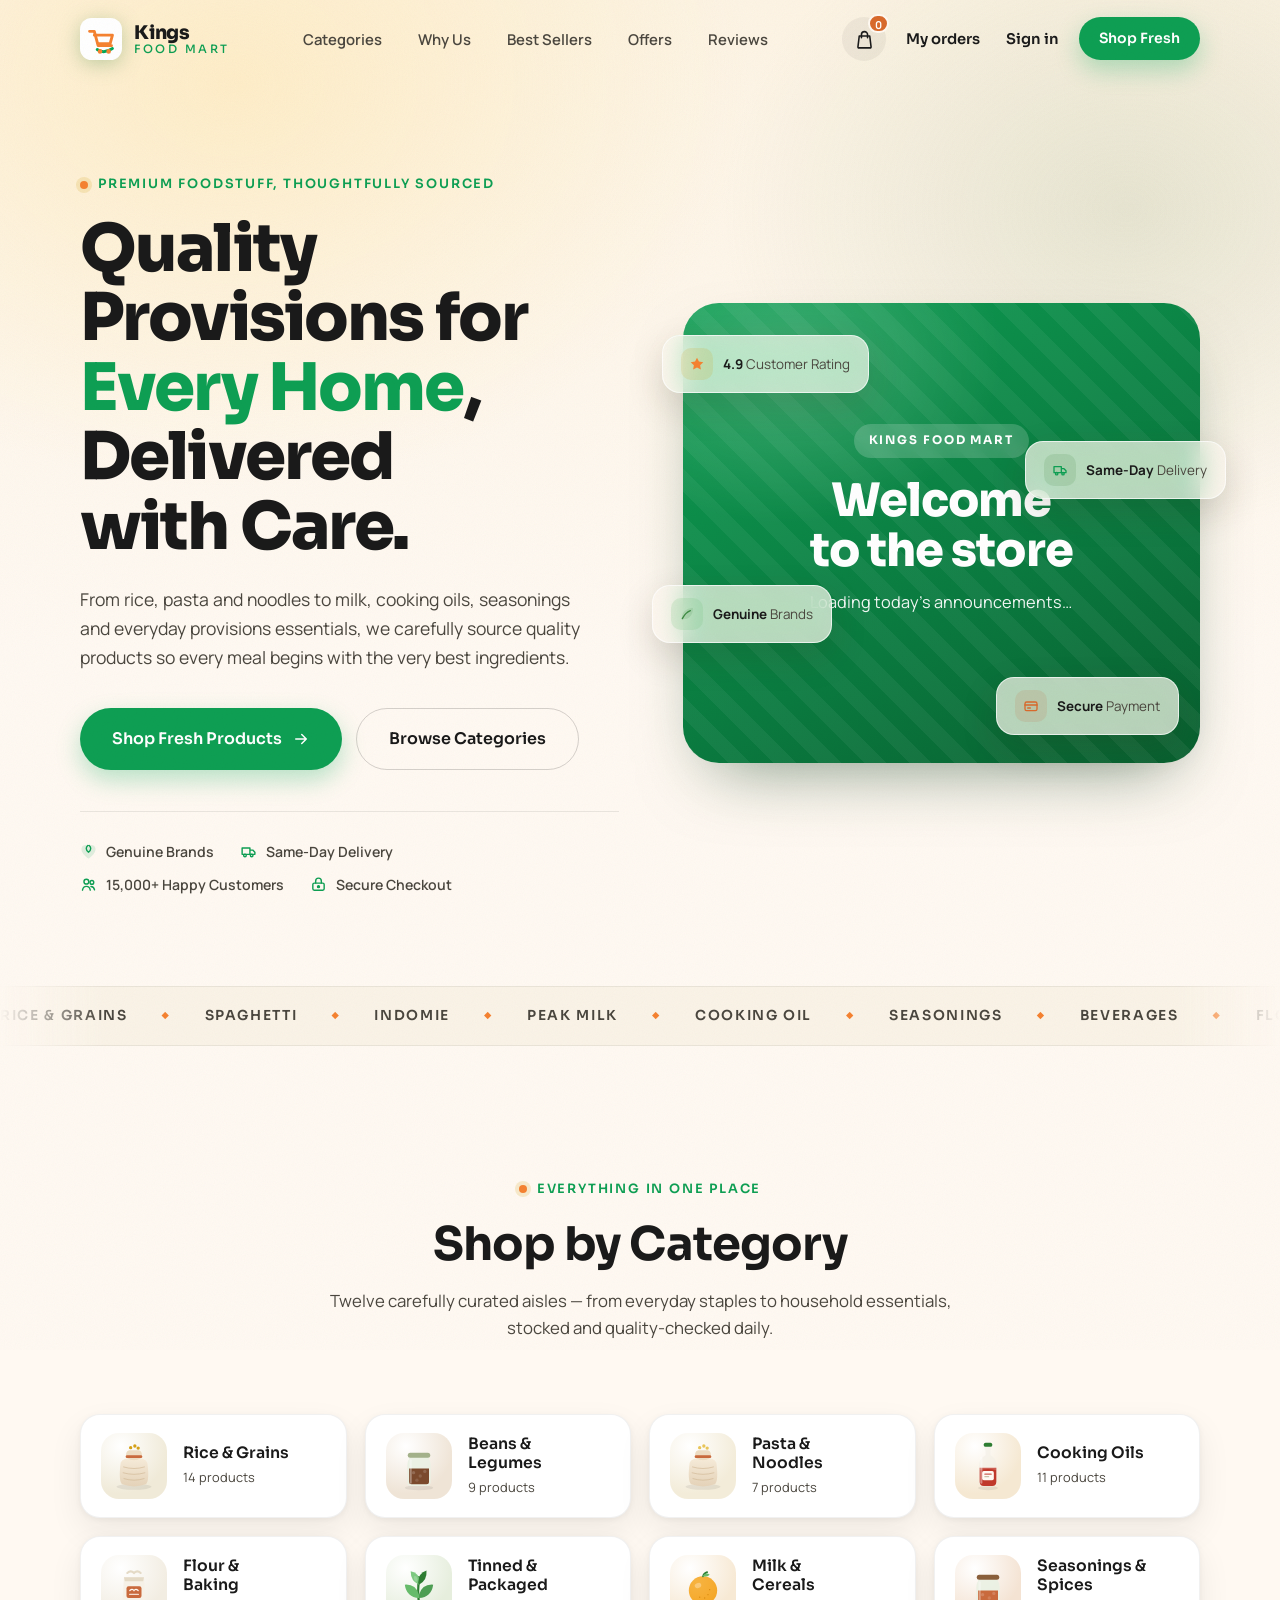
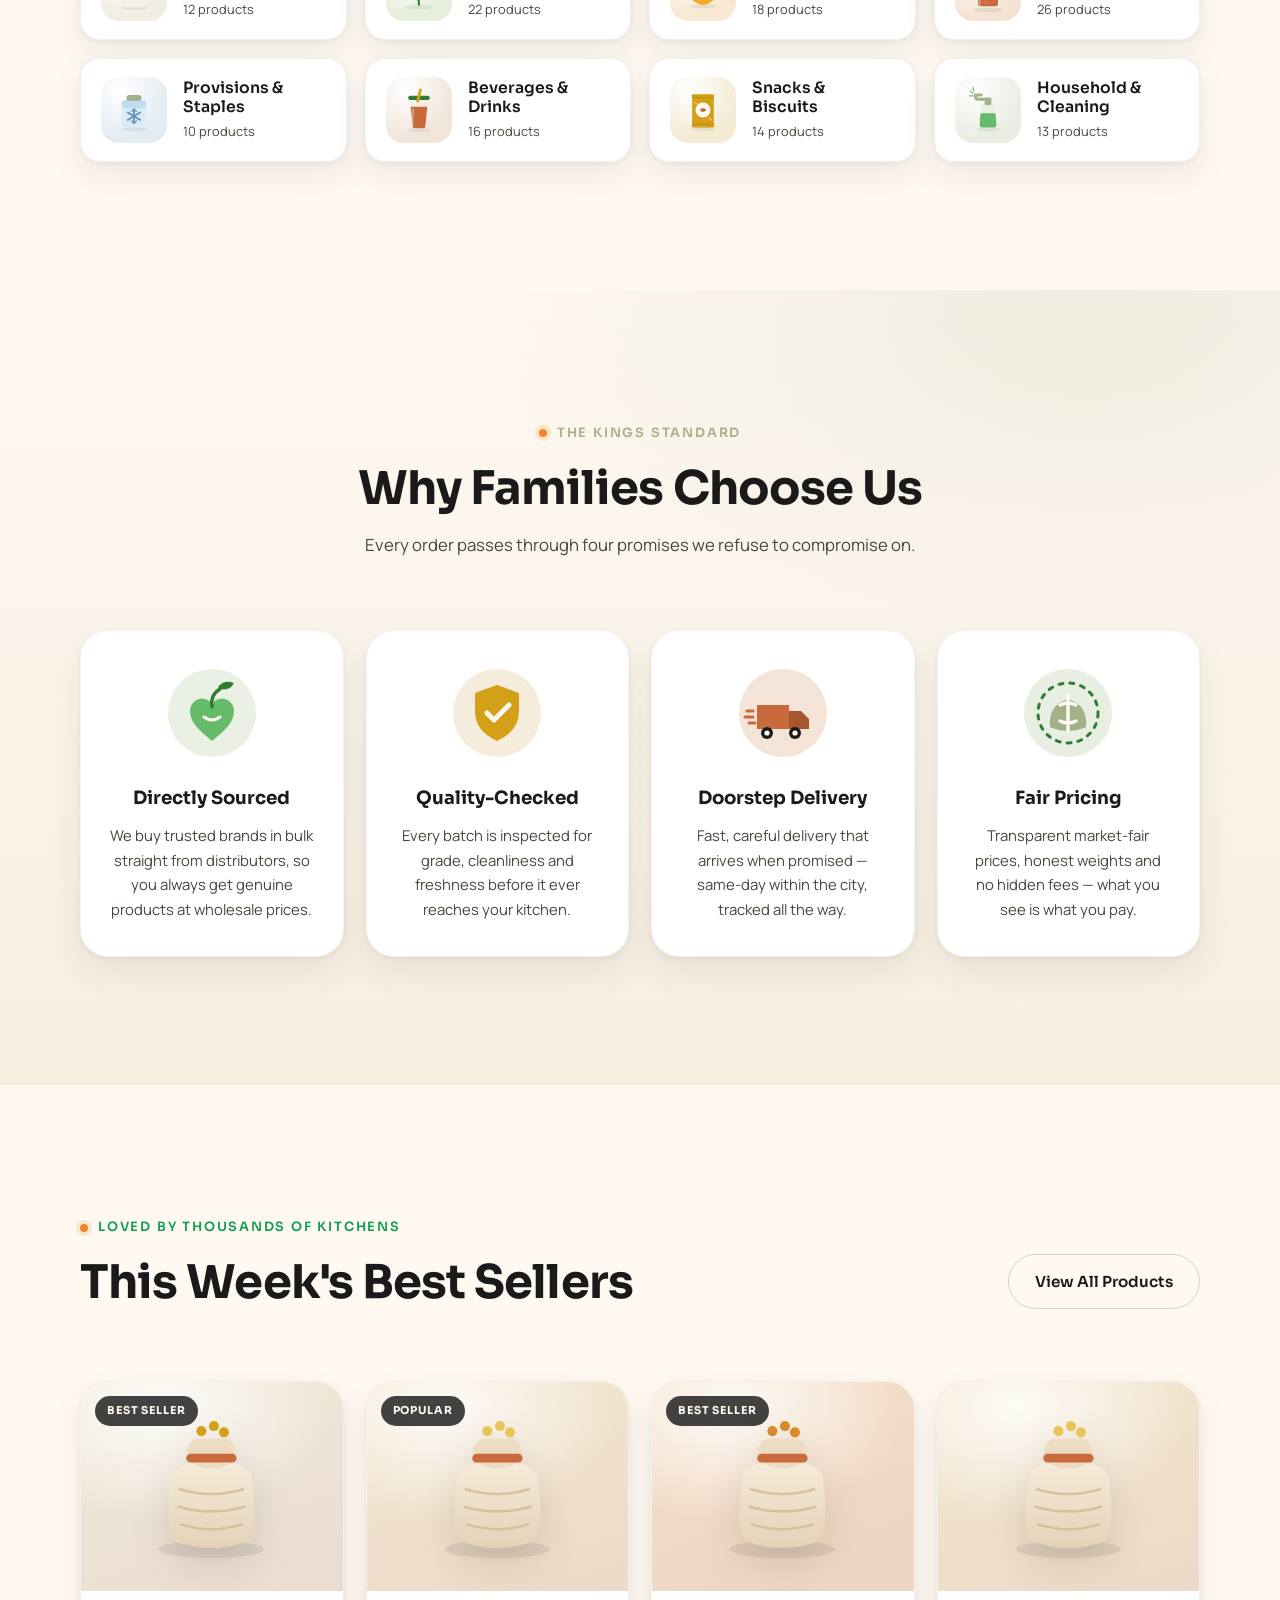
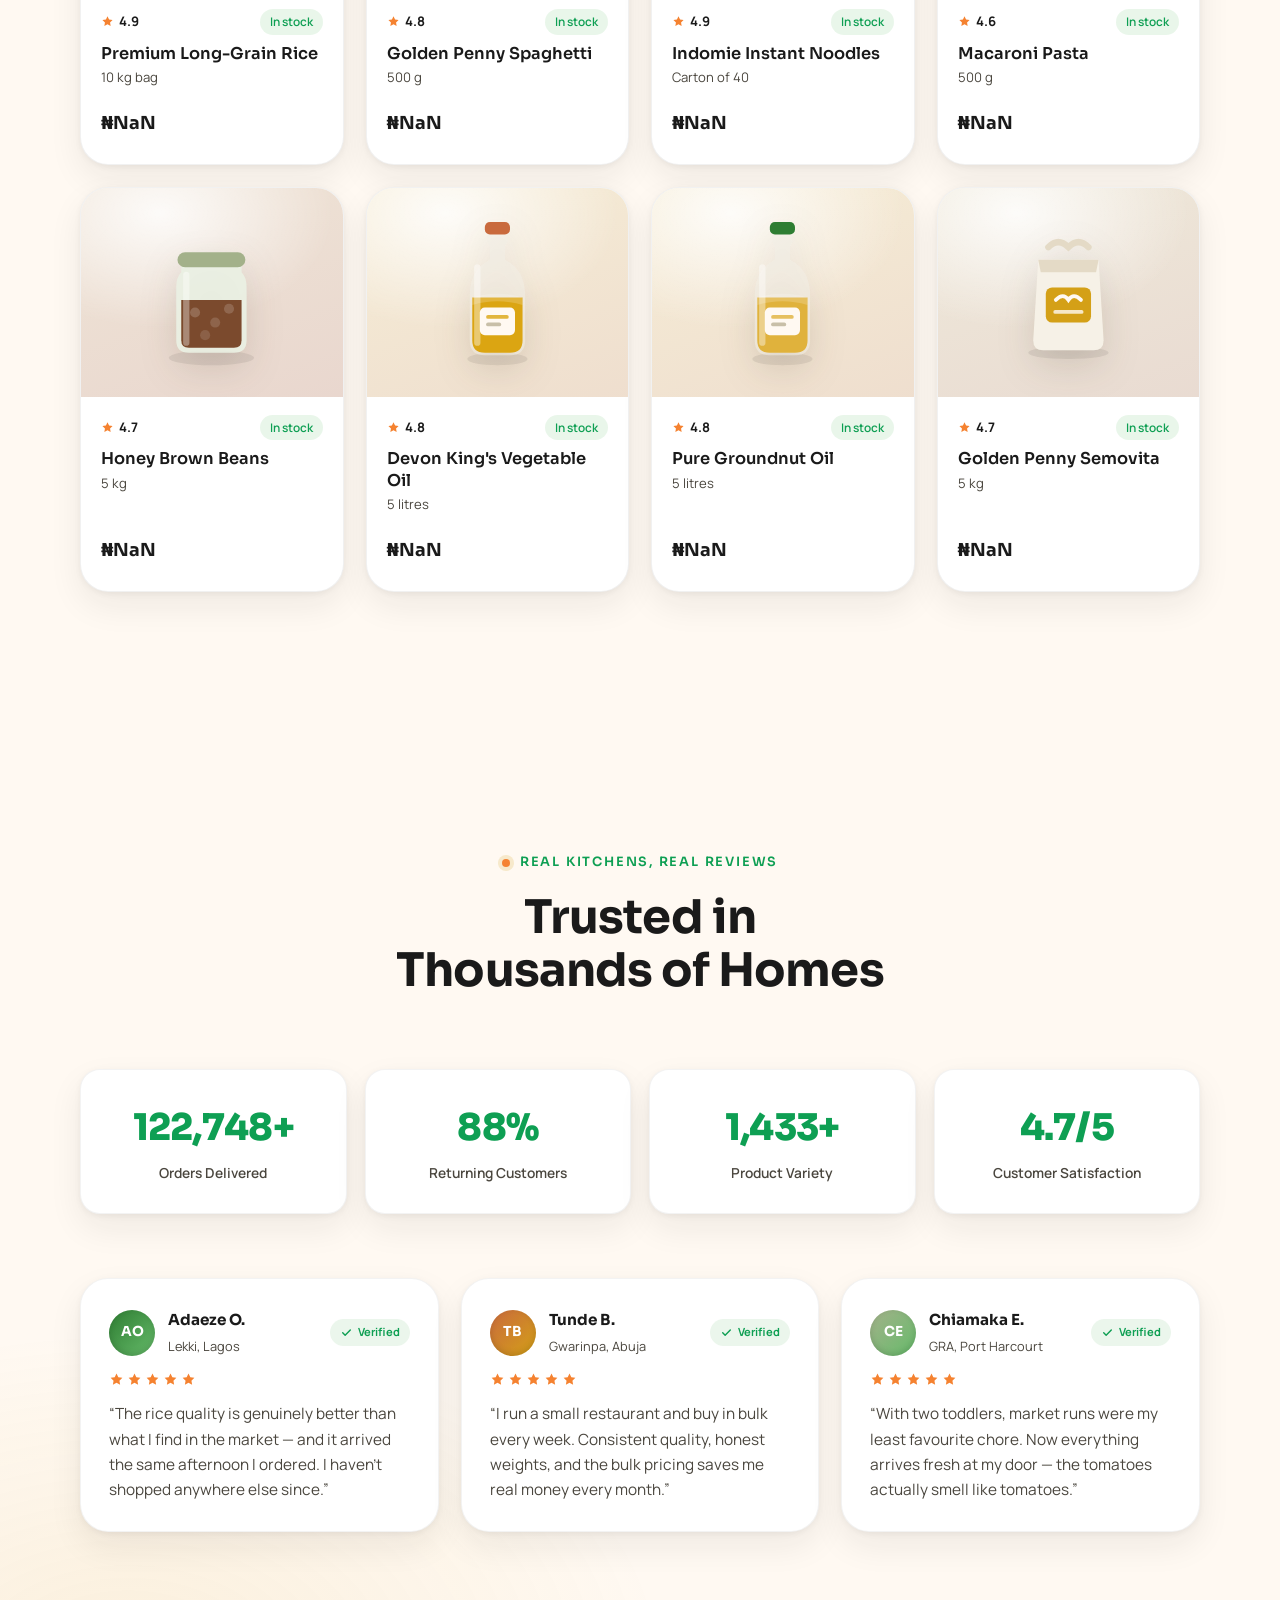
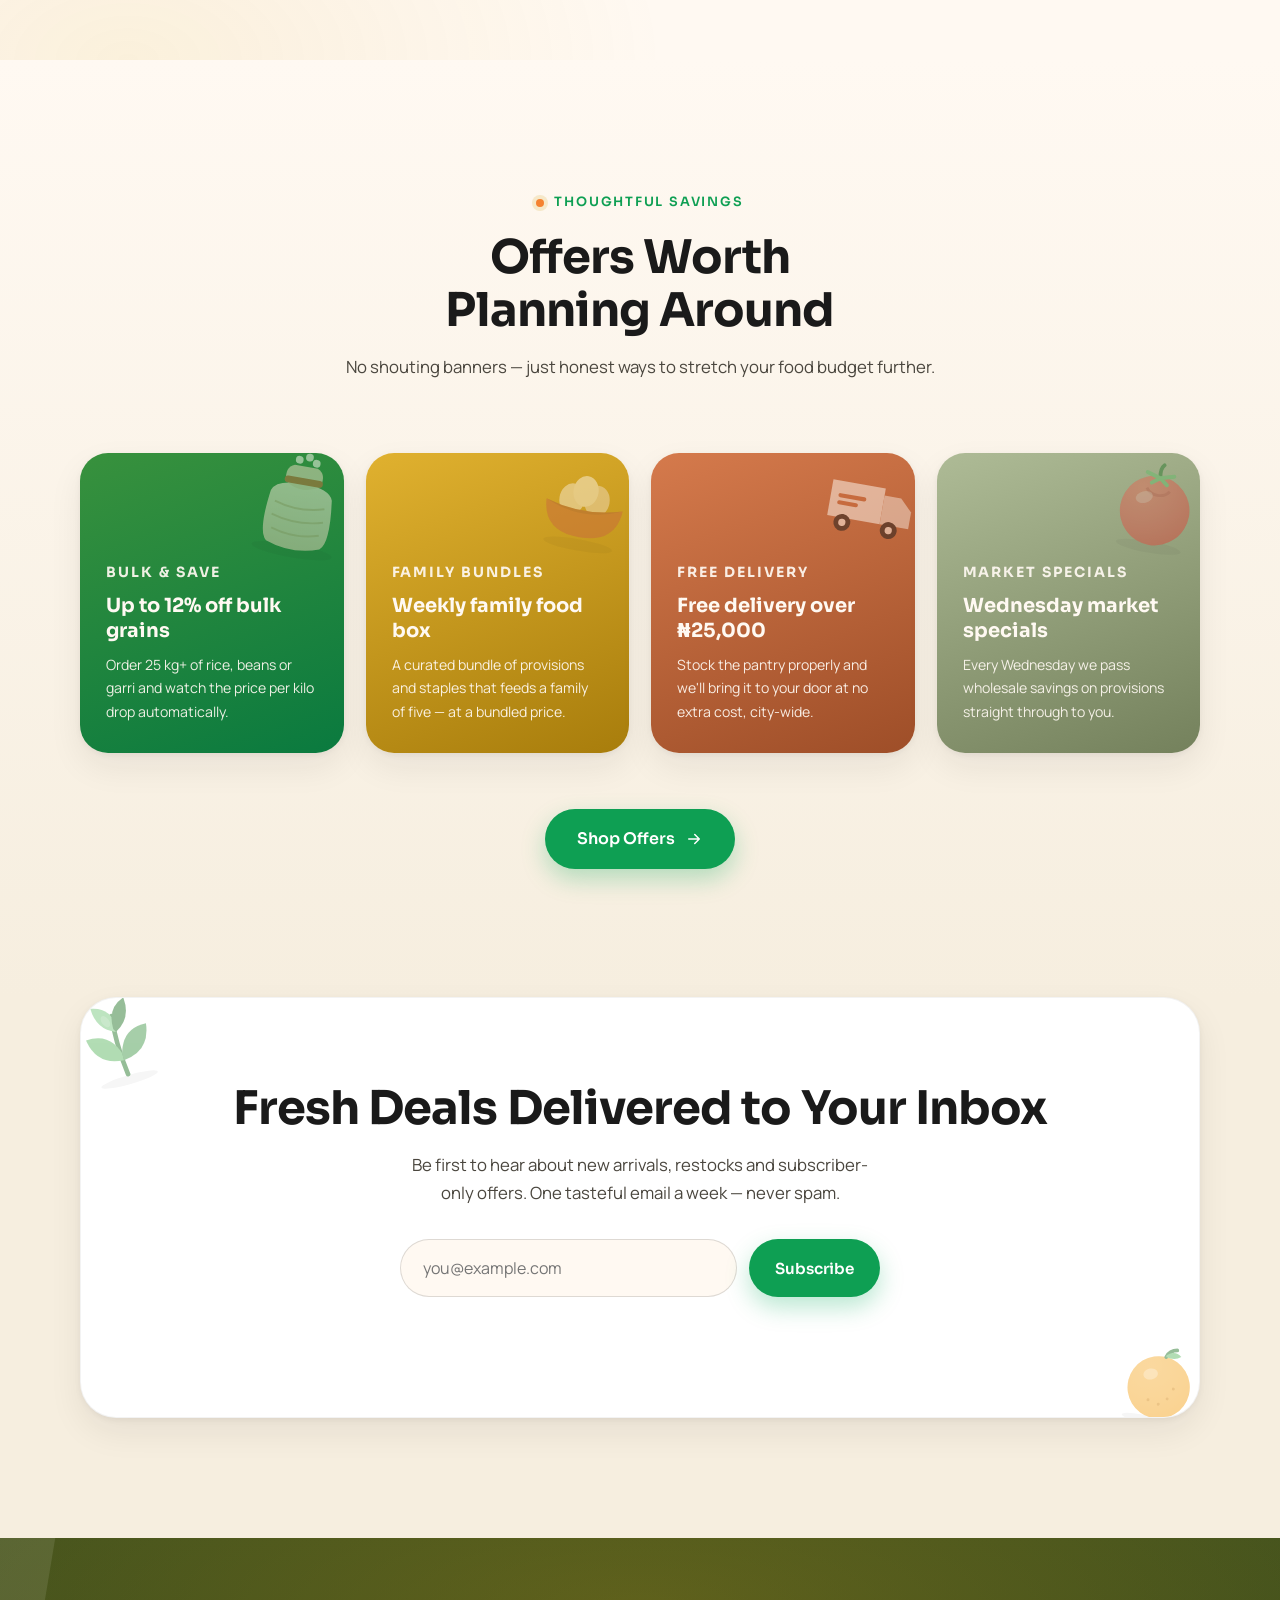
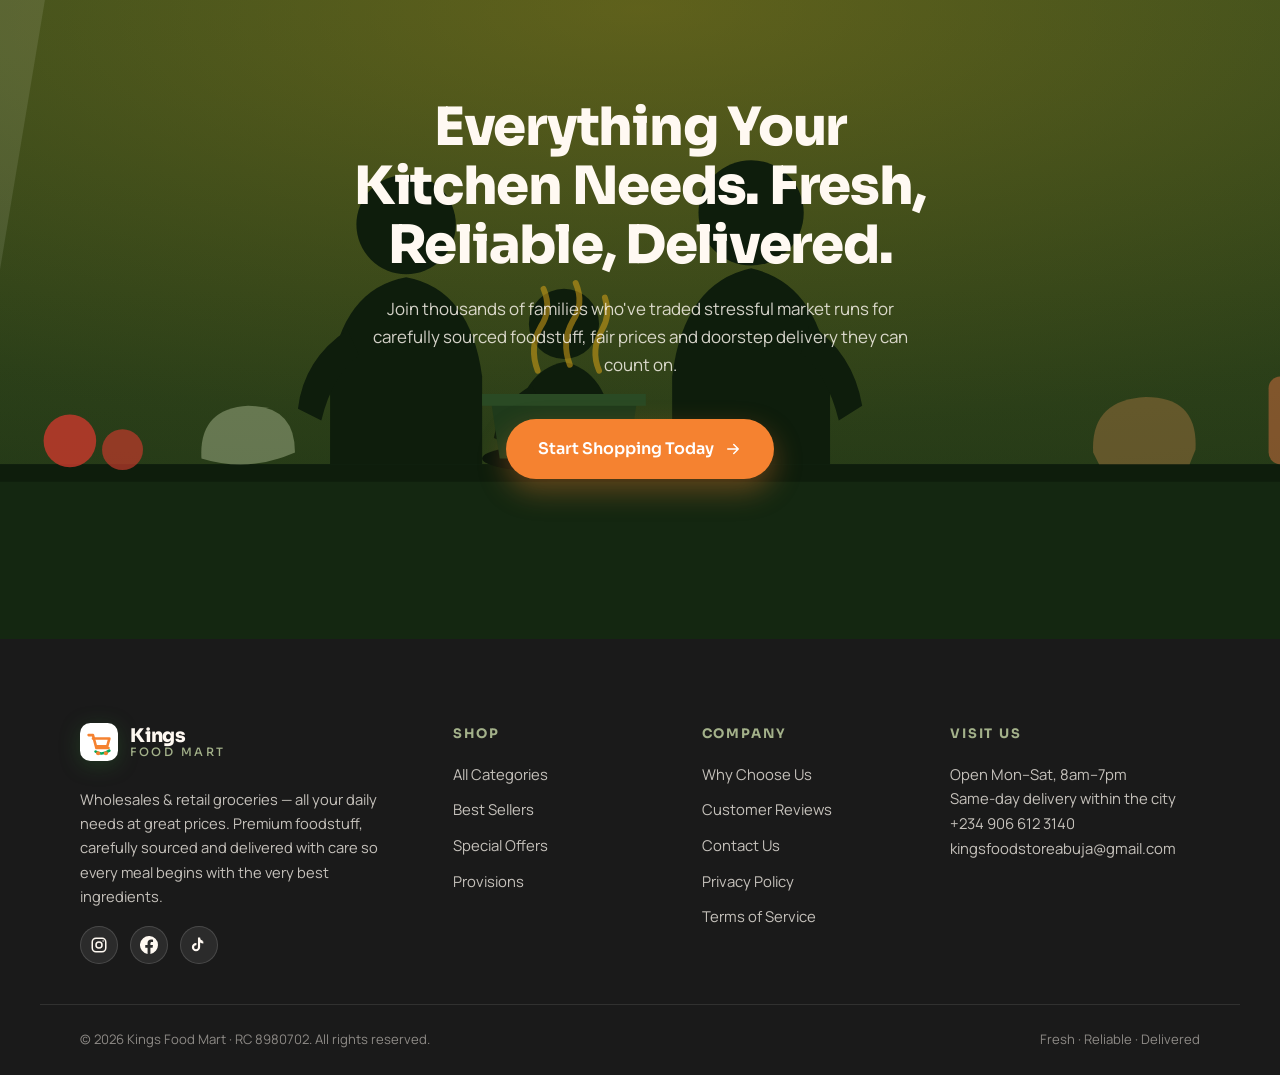
==== commit 29f373bc: "Add files via upload" ====
--- a/index.html
+++ b/index.html
@@ -318,212 +318,13 @@
         </div>
 
         <div class="hero__visual reveal" data-parallax="0.06">
-          <figure class="hero__scene" aria-label="A kitchen table arranged with rice, spaghetti, indomie noodles, tinned tomatoes, powdered milk, cooking oil, seasoning cubes and everyday provisions">
-            <img class="hero__photo" src="https://images.unsplash.com/photo-1542838132-92c53300491e?auto=format&fit=crop&w=900&q=80" alt="A fresh spread of grains, vegetables, spices and pantry staples arranged on a market table" loading="eager" decoding="async" />
-            <svg viewBox="0 0 720 640" role="img" aria-hidden="true" class="hero__svg">
-              <defs>
-                <linearGradient id="h-sky" x1="0" y1="0" x2="0" y2="1">
-                  <stop offset="0" stop-color="#FDF3E0"/><stop offset=".55" stop-color="#FBEBD2"/><stop offset="1" stop-color="#F2E3C8"/>
-                </linearGradient>
-                <linearGradient id="h-table" x1="0" y1="0" x2="0" y2="1">
-                  <stop offset="0" stop-color="#C39668"/><stop offset="1" stop-color="#9A6E44"/>
-                </linearGradient>
-                <linearGradient id="h-tableface" x1="0" y1="0" x2="0" y2="1">
-                  <stop offset="0" stop-color="#A97B4E"/><stop offset="1" stop-color="#8A5F3B"/>
-                </linearGradient>
-                <radialGradient id="h-light" cx=".26" cy=".14" r=".95">
-                  <stop offset="0" stop-color="#FFE9B0" stop-opacity=".9"/><stop offset=".5" stop-color="#FFEFC9" stop-opacity=".35"/><stop offset="1" stop-color="#FFEFC9" stop-opacity="0"/>
-                </radialGradient>
-                <filter id="h-blur" x="-40%" y="-40%" width="180%" height="180%"><feGaussianBlur stdDeviation="7"/></filter>
-              </defs>
-
-              <!-- backdrop & morning light -->
-              <rect x="0" y="0" width="720" height="640" rx="36" fill="url(#h-sky)"/>
-              <rect x="0" y="0" width="720" height="640" rx="36" fill="url(#h-light)"/>
-              <g opacity=".22">
-                <path d="M120 -20 L260 -20 L560 640 L420 640 Z" fill="#FFF6DC"/>
-                <path d="M300 -20 L370 -20 L660 640 L590 640 Z" fill="#FFF6DC"/>
-              </g>
-              <circle cx="150" cy="90" r="64" fill="#FFE9B0" opacity=".8" filter="url(#h-blur)"/>
-
-              <!-- window frame hint -->
-              <g stroke="#E3CBA4" stroke-width="10" opacity=".5">
-                <path d="M470 40 L680 40 L680 250"/><path d="M575 40 L575 210"/><path d="M470 145 L680 145"/>
-              </g>
-
-              <!-- hanging herbs -->
-              <g opacity=".85">
-                <path d="M60 0 L60 66 M96 0 L96 46" stroke="#8A5F3B" stroke-width="3"/>
-                <path d="M60 66 Q46 82 58 96 Q70 84 60 66Z M60 78 Q48 92 60 108 Q72 94 60 78Z" fill="#5C8A4E"/>
-                <path d="M96 46 Q84 60 94 74 Q106 62 96 46Z M96 58 Q86 72 96 86 Q108 72 96 58Z" fill="#7BA86A"/>
-              </g>
-
-              <!-- table -->
-              <rect x="0" y="398" width="720" height="52" fill="url(#h-table)"/>
-              <path d="M0 450 L720 450 L720 640 L0 640 Z" fill="url(#h-tableface)"/>
-              <g stroke="#7C532F" stroke-width="2" opacity=".45">
-                <path d="M0 416 Q360 410 720 418"/><path d="M0 436 Q360 430 720 438"/>
-              </g>
-              <g stroke="#6E4829" stroke-width="3" opacity=".3">
-                <path d="M90 450 L60 640 M300 450 L290 640 M520 450 L540 640 M680 450 L710 640"/>
-              </g>
-              <rect x="0" y="398" width="720" height="242" fill="url(#h-light)" opacity=".5"/>
-
-              <!-- soft cast shadows -->
-              <g fill="#3B2A18" filter="url(#h-blur)">
-                <ellipse cx="150" cy="404" rx="104" ry="14" opacity=".22"/>
-                <ellipse cx="392" cy="408" rx="80" ry="12" opacity=".2"/>
-                <ellipse cx="580" cy="406" rx="98" ry="13" opacity=".22"/>
-                <ellipse cx="284" cy="412" rx="60" ry="9" opacity=".18"/>
-              </g>
-
-              <!-- ═ woven basket, overflowing (left) ═ -->
-              <g>
-                <!-- produce spilling above rim -->
-                <path d="M96 268 Q88 236 112 226 Q134 220 142 244 Q146 266 124 274Z" fill="#4E9E54"/>
-                <path d="M148 258 Q140 224 168 218 Q192 214 196 242 Q198 266 172 270Z" fill="#66BB6A"/>
-                <path d="M118 240 Q112 214 134 208 Q154 204 158 228" fill="#7DC981"/>
-                <circle cx="196" cy="272" r="20" fill="#D8483B"/>
-                <ellipse cx="190" cy="266" rx="6" ry="4" fill="#fff" opacity=".3"/>
-                <circle cx="222" cy="284" r="17" fill="#F5A623"/>
-                <path d="M84 286 Q78 262 96 254" stroke="#C96A3D" stroke-width="9" fill="none" stroke-linecap="round"/>
-                <!-- bread peeking -->
-                <path d="M212 250 Q214 232 240 232 Q266 232 268 252 L266 268 Q240 276 214 268Z" fill="#E0A45C"/>
-                <path d="M224 240 Q228 246 224 252 M244 238 Q248 244 244 250" stroke="#C07F35" stroke-width="2.6" fill="none" stroke-linecap="round"/>
-                <!-- basket body -->
-                <path d="M64 284 L248 284 Q244 398 226 402 Q156 412 86 402 Q68 398 64 284Z" fill="#C99B62"/>
-                <path d="M64 284 L248 284 Q244 398 226 402 Q156 412 86 402 Q68 398 64 284Z" fill="url(#h-light)" opacity=".35"/>
-                <g stroke="#A87B45" stroke-width="3.5" opacity=".8">
-                  <path d="M68 306 Q156 318 244 306"/><path d="M72 332 Q156 344 240 332"/><path d="M76 358 Q156 370 236 358"/><path d="M82 382 Q156 394 230 382"/>
-                </g>
-                <g stroke="#B8placeholder" stroke-width="0"></g>
-                <g stroke="#8A5F3B" stroke-width="3" opacity=".5">
-                  <path d="M92 288 L102 402 M128 288 L134 406 M164 288 L164 408 M200 288 L194 406 M232 288 L222 402"/>
-                </g>
-                <rect x="58" y="276" width="196" height="16" rx="8" fill="#B88950"/>
-                <path d="M108 276 Q156 216 204 276" stroke="#A87B45" stroke-width="11" fill="none" stroke-linecap="round"/>
-              </g>
-
-              <!-- ═ rice sack (center-left) ═ -->
-              <g>
-                <path d="M272 302 Q262 300 264 288 L276 268 Q284 258 296 262 L332 262 Q344 258 352 268 L364 288 Q366 300 356 302 L356 302 Q368 386 352 398 Q314 412 276 398 Q260 386 272 302Z" fill="#F3E8D3"/>
-                <path d="M272 302 Q262 300 264 288 L276 268 Q284 258 296 262 L332 262 Q344 258 352 268 L364 288 Q366 300 356 302" fill="#E7D8BC"/>
-                <path d="M284 268 Q280 252 292 246 L336 246 Q348 252 344 268 Q314 278 284 268Z" fill="#EDDFC7"/>
-                <rect x="286" y="258" width="56" height="9" rx="4.5" fill="#C96A3D"/>
-                <rect x="282" y="316" width="64" height="44" rx="8" fill="#2E7D32"/>
-                <path d="M292 330 Q298 322 304 330 M308 328 Q314 320 320 328 M324 330 Q330 322 336 330" stroke="#FFF9F2" stroke-width="2.6" fill="none" stroke-linecap="round"/>
-                <rect x="292" y="342" width="44" height="4" rx="2" fill="#FFF9F2" opacity=".85"/>
-                <rect x="298" y="350" width="32" height="3" rx="1.5" fill="#D4A017"/>
-                <path d="M272 372 Q314 382 356 372" stroke="#D9C8A8" stroke-width="2.6" fill="none" opacity=".8"/>
-                <!-- spilled rice grains -->
-                <g fill="#F3E8D3" stroke="#D9C8A8" stroke-width="1">
-                  <ellipse cx="254" cy="400" rx="5" ry="2.6" transform="rotate(-16 254 400)"/>
-                  <ellipse cx="266" cy="406" rx="5" ry="2.6" transform="rotate(20 266 406)"/>
-                  <ellipse cx="244" cy="406" rx="5" ry="2.6" transform="rotate(8 244 406)"/>
-                </g>
-              </g>
-
-              <!-- ═ garri bowl (center) ═ -->
-              <g>
-                <ellipse cx="416" cy="348" rx="52" ry="17" fill="#EDD9A8"/>
-                <ellipse cx="416" cy="344" rx="52" ry="17" fill="#F2E3B9"/>
-                <g fill="#E3C98D">
-                  <circle cx="392" cy="340" r="3"/><circle cx="410" cy="336" r="3"/><circle cx="430" cy="341" r="3"/><circle cx="444" cy="336" r="3"/><circle cx="404" cy="346" r="3"/><circle cx="424" cy="348" r="3"/>
-                </g>
-                <path d="M364 348 Q368 396 416 396 Q464 396 468 348 Q416 366 364 348Z" fill="#B88950"/>
-                <path d="M364 348 Q416 366 468 348 Q416 372 364 348Z" fill="#1A1A1A" opacity=".14"/>
-                <path d="M372 368 Q416 380 460 368" stroke="#9A6E44" stroke-width="2.6" fill="none" opacity=".7"/>
-              </g>
-
-              <!-- ═ beans jar + spice jars (center) ═ -->
-              <g>
-                <path d="M382 258 Q378 262 378 270 L378 316 Q378 326 388 326 L424 326 Q434 326 434 316 L434 270 Q434 262 430 258 L430 252 L382 252Z" fill="#EAF1E4" opacity=".92"/>
-                <rect x="379" y="242" width="54" height="12" rx="6" fill="#A3B18A"/>
-                <path d="M382 280 L430 280 L430 316 Q430 322 424 322 L388 322 Q382 322 382 316Z" fill="#7B4A2D"/>
-                <g fill="#93583A"><circle cx="394" cy="292" r="4"/><circle cx="410" cy="300" r="4"/><circle cx="422" cy="288" r="4"/><circle cx="400" cy="310" r="4"/><circle cx="418" cy="312" r="4"/></g>
-                <path d="M386 260 L386 318" stroke="#fff" stroke-width="4" opacity=".4" stroke-linecap="round"/>
-                <!-- spice jars -->
-                <g>
-                  <rect x="448" y="286" width="34" height="46" rx="8" fill="#EAF1E4" opacity=".9"/>
-                  <rect x="450" y="300" width="30" height="30" rx="7" fill="#C96A3D"/>
-                  <rect x="452" y="278" width="26" height="12" rx="5" fill="#8A5F3B"/>
-                  <path d="M453 292 L453 326" stroke="#fff" stroke-width="3" opacity=".45" stroke-linecap="round"/>
-                </g>
-                <g>
-                  <rect x="490" y="296" width="30" height="38" rx="7" fill="#EAF1E4" opacity=".9"/>
-                  <rect x="492" y="308" width="26" height="24" rx="6" fill="#D4A017"/>
-                  <rect x="494" y="289" width="22" height="11" rx="5" fill="#8A5F3B"/>
-                  <path d="M495 302 L495 328" stroke="#fff" stroke-width="3" opacity=".45" stroke-linecap="round"/>
-                </g>
-              </g>
-
-              <!-- ═ palm & vegetable oil (right) ═ -->
-              <g>
-                <path d="M542 218 L560 218 L560 232 L558 236 L558 246 Q576 254 576 274 L576 380 Q576 394 562 394 L540 394 Q526 394 526 380 L526 274 Q526 254 544 246 L544 236 L542 232Z" fill="#F2EFE6" opacity=".6"/>
-                <path d="M528 276 L574 276 L574 380 Q574 392 562 392 L540 392 Q528 392 528 380Z" fill="#C0392B"/>
-                <path d="M528 276 Q551 270 574 276 L574 284 Q551 278 528 284Z" fill="#fff" opacity=".16"/>
-                <rect x="540" y="212" width="22" height="12" rx="5" fill="#2E7D32"/>
-                <rect x="534" y="296" width="34" height="52" rx="6" fill="#FFF9F2"/>
-                <path d="M551 306 Q543 306 543 314 Q543 322 551 326 Q559 322 559 314 Q559 306 551 306Z" fill="#C0392B"/>
-                <rect x="540" y="332" width="22" height="3.4" rx="1.7" fill="#C96A3D"/>
-                <rect x="543" y="339" width="16" height="3" rx="1.5" fill="#C8BFA8"/>
-                <path d="M532 254 L532 384" stroke="#fff" stroke-width="5" opacity=".4" stroke-linecap="round"/>
-
-                <path d="M604 238 L620 238 L620 250 L618 254 L618 262 Q634 270 634 288 L634 384 Q634 396 622 396 L602 396 Q590 396 590 384 L590 288 Q590 270 606 262 L606 254 L604 250Z" fill="#F2EFE6" opacity=".6"/>
-                <path d="M592 290 L632 290 L632 384 Q632 394 622 394 L602 394 Q592 394 592 384Z" fill="#DBA512"/>
-                <rect x="602" y="232" width="20" height="11" rx="5" fill="#C96A3D"/>
-                <rect x="597" y="306" width="30" height="46" rx="6" fill="#FFF9F2"/>
-                <path d="M612 314 Q604 320 612 330 Q620 320 612 314Z" fill="#DBA512"/>
-                <rect x="602" y="336" width="20" height="3.2" rx="1.6" fill="#2E7D32"/>
-                <path d="M596 268 L596 388" stroke="#fff" stroke-width="4" opacity=".4" stroke-linecap="round"/>
-              </g>
-
-              <!-- ═ eggs bowl (right front) ═ -->
-              <g>
-                <ellipse cx="668" cy="392" rx="44" ry="10" fill="#3B2A18" opacity=".16" filter="url(#h-blur)"/>
-                <ellipse cx="656" cy="352" rx="11" ry="14" fill="#F6E7CE"/>
-                <ellipse cx="678" cy="350" rx="11" ry="14" fill="#EFD9B8"/>
-                <ellipse cx="667" cy="342" rx="11" ry="14" fill="#FBF1DF"/>
-                <path d="M632 356 Q634 388 667 388 Q700 388 702 356 Q667 368 632 356Z" fill="#C96A3D"/>
-                <path d="M632 356 Q667 368 702 356 Q667 374 632 356Z" fill="#1A1A1A" opacity=".12"/>
-              </g>
-
-              <!-- ═ tomatoes, peppers, onions (front) ═ -->
-              <g>
-                <ellipse cx="360" cy="428" rx="120" ry="12" fill="#3B2A18" opacity=".14" filter="url(#h-blur)"/>
-                <circle cx="300" cy="412" r="24" fill="#D8483B"/>
-                <ellipse cx="292" cy="404" rx="7" ry="5" fill="#fff" opacity=".3" transform="rotate(-20 292 404)"/>
-                <path d="M300 390 L292 384 M300 390 L308 384 M300 390 L300 382" stroke="#66BB6A" stroke-width="3.4" stroke-linecap="round"/>
-                <circle cx="344" cy="420" r="21" fill="#E25547"/>
-                <ellipse cx="337" cy="413" rx="6" ry="4" fill="#fff" opacity=".3" transform="rotate(-20 337 413)"/>
-                <circle cx="326" cy="396" r="17" fill="#CE4237"/>
-                <!-- scotch bonnets -->
-                <path d="M384 428 Q382 410 396 408 Q400 406 404 408 Q412 404 418 410 Q426 414 422 428 Q420 440 402 442 Q386 440 384 428Z" fill="#E2711D"/>
-                <path d="M402 408 Q402 400 408 398" stroke="#2E7D32" stroke-width="3.4" fill="none" stroke-linecap="round"/>
-                <path d="M430 424 Q428 410 440 408 Q452 406 454 418 Q456 430 442 432 Q432 432 430 424Z" fill="#D8B421"/>
-                <path d="M442 408 Q442 402 448 400" stroke="#2E7D32" stroke-width="3" fill="none" stroke-linecap="round"/>
-                <!-- onions -->
-                <path d="M488 400 Q510 410 508 426 Q506 442 488 443 Q470 442 468 426 Q466 410 488 400Z" fill="#9B5DA0"/>
-                <path d="M480 404 Q474 420 478 440 M488 401 Q487 420 488 443 M496 404 Q502 420 498 440" stroke="#7E4483" stroke-width="2" fill="none" opacity=".6"/>
-                <path d="M485 399 Q484 392 479 390 M491 399 Q493 392 498 390" stroke="#A3B18A" stroke-width="2.6" fill="none" stroke-linecap="round"/>
-              </g>
-
-              <!-- greens sprig on table right -->
-              <g transform="translate(700 428) rotate(14)" opacity=".95">
-                <path d="M0 0 Q-20 -6 -34 -22 Q-12 -26 0 -12Z" fill="#66BB6A"/>
-                <path d="M0 0 Q-24 4 -40 -4 Q-22 -16 -2 -8Z" fill="#4E9E54"/>
-              </g>
-
-              <!-- floating grain dust in light -->
-              <g fill="#FFE9B0">
-                <circle cx="210" cy="150" r="3" opacity=".8"/><circle cx="260" cy="110" r="2" opacity=".6"/>
-                <circle cx="330" cy="170" r="2.4" opacity=".7"/><circle cx="170" cy="210" r="2" opacity=".55"/>
-                <circle cx="420" cy="120" r="2" opacity=".5"/><circle cx="380" cy="200" r="1.8" opacity=".6"/>
-              </g>
-            </svg>
-
-            <figcaption class="visually-hidden">Premium foodstuff arranged on a wooden kitchen table in morning light</figcaption>
-          </figure>
+          <div class="announce" id="announceBoard" aria-live="polite">
+            <div class="announce__inner">
+              <p class="announce__eyebrow">Kings Food Mart</p>
+              <h2 class="announce__title">Welcome to the store</h2>
+              <p class="announce__body">Loading today's announcements…</p>
+            </div>
+          </div>
 
           <!-- floating UI cards -->
           <div class="float-card float-card--rating" data-float="1">
@@ -542,7 +343,7 @@
             <span class="float-card__icon float-card__icon--leaf" aria-hidden="true">
               <svg viewBox="0 0 24 24" width="16" height="16" fill="none" stroke="currentColor" stroke-width="2" stroke-linecap="round" stroke-linejoin="round"><path d="M5 19C5 9 12 4 20 4c0 9-5 15-13 15" fill="currentColor" opacity=".15"/><path d="M5 19C8 13 12 9 17 7"/></svg>
             </span>
-            <span><strong>Freshly</strong> Sourced</span>
+            <span><strong>Genuine</strong> Brands</span>
           </div>
           <div class="float-card float-card--pay" data-float="4">
             <span class="float-card__icon float-card__icon--terra" aria-hidden="true">
@@ -643,7 +444,7 @@
         <ul class="prod-grid" role="list" id="prodGrid">
           <!-- product cards injected for markup economy? No — static for SEO. -->
           <li class="prod-card reveal" style="--tint:#F0EAD8">
-            <div class="prod-card__media"><img class="photo prod-card__photo" src="https://images.unsplash.com/photo-1586201375761-83865001e31c?auto=format&fit=crop&w=600&q=80" alt="Premium Long-Grain Rice" loading="lazy" decoding="async" /><span class="prod-card__badge">Best Seller</span><svg viewBox="0 0 120 120" style="--grain:#D4A017" aria-hidden="true"><use href="#s-sack"/></svg></div>
+            <div class="prod-card__media"><img class="photo prod-card__photo" src="/products/rice-longgrain.svg" alt="Premium Long-Grain Rice" loading="lazy" decoding="async" /><span class="prod-card__badge">Best Seller</span><svg viewBox="0 0 120 120" style="--grain:#D4A017" aria-hidden="true"><use href="#s-sack"/></svg></div>
             <div class="prod-card__info">
               <div class="prod-card__meta"><span class="prod-card__rating" aria-label="Rated 4.9 out of 5"><svg viewBox="0 0 24 24" width="13" height="13" fill="currentColor" aria-hidden="true"><use href="#s-star"/></svg>4.9</span><span class="prod-card__stock prod-card__stock--in">In stock</span></div>
               <h3 class="prod-card__name">Premium Long-Grain Rice</h3>
@@ -654,7 +455,7 @@
             </div>
           </li>
           <li class="prod-card reveal" style="--tint:#EFE4D6">
-            <div class="prod-card__media"><img class="photo prod-card__photo" src="https://images.unsplash.com/photo-1515543237350-b3eea1ec8082?auto=format&fit=crop&w=600&q=80" alt="Honey Brown Beans" loading="lazy" decoding="async" /><svg viewBox="0 0 120 120" style="--fill:#7B4A2D;--lid:#A3B18A" aria-hidden="true"><use href="#s-jar"/></svg></div>
+            <div class="prod-card__media"><img class="photo prod-card__photo" src="/products/beans-brown.svg" alt="Honey Brown Beans" loading="lazy" decoding="async" /><svg viewBox="0 0 120 120" style="--fill:#7B4A2D;--lid:#A3B18A" aria-hidden="true"><use href="#s-jar"/></svg></div>
             <div class="prod-card__info">
               <div class="prod-card__meta"><span class="prod-card__rating" aria-label="Rated 4.8 out of 5"><svg viewBox="0 0 24 24" width="13" height="13" fill="currentColor" aria-hidden="true"><use href="#s-star"/></svg>4.8</span><span class="prod-card__stock prod-card__stock--in">In stock</span></div>
               <h3 class="prod-card__name">Honey Brown Beans</h3>
@@ -665,7 +466,7 @@
             </div>
           </li>
           <li class="prod-card reveal" style="--tint:#F3ECD9">
-            <div class="prod-card__media"><img class="photo prod-card__photo" src="https://images.unsplash.com/photo-1612257999756-9dae14cff8f2?auto=format&fit=crop&w=600&q=80" alt="Indomie Instant Noodles" loading="lazy" decoding="async" /><span class="prod-card__badge">Popular</span><svg viewBox="0 0 120 120" style="--grain:#E8C558" aria-hidden="true"><use href="#s-sack"/></svg></div>
+            <div class="prod-card__media"><img class="photo prod-card__photo" src="/products/indomie-carton.svg" alt="Indomie Instant Noodles" loading="lazy" decoding="async" /><span class="prod-card__badge">Popular</span><svg viewBox="0 0 120 120" style="--grain:#E8C558" aria-hidden="true"><use href="#s-sack"/></svg></div>
             <div class="prod-card__info">
               <div class="prod-card__meta"><span class="prod-card__rating" aria-label="Rated 4.9 out of 5"><svg viewBox="0 0 24 24" width="13" height="13" fill="currentColor" aria-hidden="true"><use href="#s-star"/></svg>4.9</span><span class="prod-card__stock prod-card__stock--in">In stock</span></div>
               <h3 class="prod-card__name">Indomie Instant Noodles</h3>
@@ -676,7 +477,7 @@
             </div>
           </li>
           <li class="prod-card reveal" style="--tint:#F5E8D2">
-            <div class="prod-card__media"><img class="photo prod-card__photo" src="https://images.unsplash.com/photo-1474979266404-7eaacbcd87c5?auto=format&fit=crop&w=600&q=80" alt="Devon King's Vegetable Oil" loading="lazy" decoding="async" /><svg viewBox="0 0 120 120" style="--oil:#C0392B;--cap:#2E7D32" aria-hidden="true"><use href="#s-bottle"/></svg></div>
+            <div class="prod-card__media"><img class="photo prod-card__photo" src="/products/oil-vegetable.svg" alt="Devon King's Vegetable Oil" loading="lazy" decoding="async" /><svg viewBox="0 0 120 120" style="--oil:#C0392B;--cap:#2E7D32" aria-hidden="true"><use href="#s-bottle"/></svg></div>
             <div class="prod-card__info">
               <div class="prod-card__meta"><span class="prod-card__rating" aria-label="Rated 4.7 out of 5"><svg viewBox="0 0 24 24" width="13" height="13" fill="currentColor" aria-hidden="true"><use href="#s-star"/></svg>4.7</span><span class="prod-card__stock prod-card__stock--in">In stock</span></div>
               <h3 class="prod-card__name">Devon King's Vegetable Oil</h3>
@@ -687,7 +488,7 @@
             </div>
           </li>
           <li class="prod-card reveal" style="--tint:#F6EDD6">
-            <div class="prod-card__media"><img class="photo prod-card__photo" src="https://images.unsplash.com/photo-1608797178974-15b35a64ede9?auto=format&fit=crop&w=600&q=80" alt="Pure Groundnut Oil" loading="lazy" decoding="async" /><svg viewBox="0 0 120 120" style="--oil:#DBA512;--cap:#C96A3D" aria-hidden="true"><use href="#s-bottle"/></svg></div>
+            <div class="prod-card__media"><img class="photo prod-card__photo" src="/products/oil-groundnut.svg" alt="Pure Groundnut Oil" loading="lazy" decoding="async" /><svg viewBox="0 0 120 120" style="--oil:#DBA512;--cap:#C96A3D" aria-hidden="true"><use href="#s-bottle"/></svg></div>
             <div class="prod-card__info">
               <div class="prod-card__meta"><span class="prod-card__rating" aria-label="Rated 4.8 out of 5"><svg viewBox="0 0 24 24" width="13" height="13" fill="currentColor" aria-hidden="true"><use href="#s-star"/></svg>4.8</span><span class="prod-card__stock prod-card__stock--in">In stock</span></div>
               <h3 class="prod-card__name">Pure Groundnut Oil</h3>
@@ -698,7 +499,7 @@
             </div>
           </li>
           <li class="prod-card reveal" style="--tint:#F2EDE2">
-            <div class="prod-card__media"><img class="photo prod-card__photo" src="https://images.unsplash.com/photo-1509440159596-0249088772ff?auto=format&fit=crop&w=600&q=80" alt="Golden Penny Flour" loading="lazy" decoding="async" /><svg viewBox="0 0 120 120" style="--label:#2E7D32" aria-hidden="true"><use href="#s-flour"/></svg></div>
+            <div class="prod-card__media"><img class="photo prod-card__photo" src="/products/flour-goldenpenny.svg" alt="Golden Penny Flour" loading="lazy" decoding="async" /><svg viewBox="0 0 120 120" style="--label:#2E7D32" aria-hidden="true"><use href="#s-flour"/></svg></div>
             <div class="prod-card__info">
               <div class="prod-card__meta"><span class="prod-card__rating" aria-label="Rated 4.6 out of 5"><svg viewBox="0 0 24 24" width="13" height="13" fill="currentColor" aria-hidden="true"><use href="#s-star"/></svg>4.6</span><span class="prod-card__stock prod-card__stock--in">In stock</span></div>
               <h3 class="prod-card__name">Golden Penny Flour</h3>
@@ -709,7 +510,7 @@
             </div>
           </li>
           <li class="prod-card reveal" style="--tint:#EFE9DA">
-            <div class="prod-card__media"><img class="photo prod-card__photo" src="https://images.unsplash.com/photo-1568254183919-78a4f43a2877?auto=format&fit=crop&w=600&q=80" alt="Golden Penny Semovita" loading="lazy" decoding="async" /><svg viewBox="0 0 120 120" style="--label:#D4A017" aria-hidden="true"><use href="#s-flour"/></svg></div>
+            <div class="prod-card__media"><img class="photo prod-card__photo" src="/products/semovita.svg" alt="Golden Penny Semovita" loading="lazy" decoding="async" /><svg viewBox="0 0 120 120" style="--label:#D4A017" aria-hidden="true"><use href="#s-flour"/></svg></div>
             <div class="prod-card__info">
               <div class="prod-card__meta"><span class="prod-card__rating" aria-label="Rated 4.7 out of 5"><svg viewBox="0 0 24 24" width="13" height="13" fill="currentColor" aria-hidden="true"><use href="#s-star"/></svg>4.7</span><span class="prod-card__stock prod-card__stock--in">In stock</span></div>
               <h3 class="prod-card__name">Golden Penny Semovita</h3>
@@ -720,7 +521,7 @@
             </div>
           </li>
           <li class="prod-card reveal" style="--tint:#F5E2DC">
-            <div class="prod-card__media"><img class="photo prod-card__photo" src="https://images.unsplash.com/photo-1546094096-0df4bcaaa337?auto=format&fit=crop&w=600&q=80" alt="Gino Tomato Paste" loading="lazy" decoding="async" /><span class="prod-card__badge prod-card__badge--fresh">Kitchen Staple</span><svg viewBox="0 0 120 120" aria-hidden="true"><use href="#s-tomato"/></svg></div>
+            <div class="prod-card__media"><img class="photo prod-card__photo" src="/products/gino-paste.svg" alt="Gino Tomato Paste" loading="lazy" decoding="async" /><span class="prod-card__badge prod-card__badge--fresh">Kitchen Staple</span><svg viewBox="0 0 120 120" aria-hidden="true"><use href="#s-tomato"/></svg></div>
             <div class="prod-card__info">
               <div class="prod-card__meta"><span class="prod-card__rating" aria-label="Rated 4.9 out of 5"><svg viewBox="0 0 24 24" width="13" height="13" fill="currentColor" aria-hidden="true"><use href="#s-star"/></svg>4.9</span><span class="prod-card__stock prod-card__stock--in">In stock</span></div>
               <h3 class="prod-card__name">Gino Tomato Paste</h3>
@@ -731,7 +532,7 @@
             </div>
           </li>
           <li class="prod-card reveal" style="--tint:#F7E7D4">
-            <div class="prod-card__media"><img class="photo prod-card__photo" src="https://images.unsplash.com/photo-1583119022894-919a68a3d0e3?auto=format&fit=crop&w=600&q=80" alt="Maggi Star Seasoning" loading="lazy" decoding="async" /><svg viewBox="0 0 120 120" aria-hidden="true"><use href="#s-pepper"/></svg></div>
+            <div class="prod-card__media"><img class="photo prod-card__photo" src="/products/maggi-cubes.svg" alt="Maggi Star Seasoning" loading="lazy" decoding="async" /><svg viewBox="0 0 120 120" aria-hidden="true"><use href="#s-pepper"/></svg></div>
             <div class="prod-card__info">
               <div class="prod-card__meta"><span class="prod-card__rating" aria-label="Rated 4.8 out of 5"><svg viewBox="0 0 24 24" width="13" height="13" fill="currentColor" aria-hidden="true"><use href="#s-star"/></svg>4.8</span><span class="prod-card__stock prod-card__stock--in">In stock</span></div>
               <h3 class="prod-card__name">Maggi Star Seasoning</h3>
@@ -742,7 +543,7 @@
             </div>
           </li>
           <li class="prod-card reveal" style="--tint:#F4E4D2">
-            <div class="prod-card__media"><img class="photo prod-card__photo" src="https://images.unsplash.com/photo-1565680018434-b513d5e5fd47?auto=format&fit=crop&w=600&q=80" alt="Peak Powdered Milk" loading="lazy" decoding="async" /><svg viewBox="0 0 120 120" aria-hidden="true"><use href="#s-crayfish"/></svg></div>
+            <div class="prod-card__media"><img class="photo prod-card__photo" src="/products/milk-peak.svg" alt="Peak Powdered Milk" loading="lazy" decoding="async" /><svg viewBox="0 0 120 120" aria-hidden="true"><use href="#s-crayfish"/></svg></div>
             <div class="prod-card__info">
               <div class="prod-card__meta"><span class="prod-card__rating" aria-label="Rated 4.9 out of 5"><svg viewBox="0 0 24 24" width="13" height="13" fill="currentColor" aria-hidden="true"><use href="#s-star"/></svg>4.9</span><span class="prod-card__stock prod-card__stock--low">Low stock</span></div>
               <h3 class="prod-card__name">Peak Powdered Milk</h3>
@@ -753,7 +554,7 @@
             </div>
           </li>
           <li class="prod-card reveal" style="--tint:#EFE5D3">
-            <div class="prod-card__media"><img class="photo prod-card__photo" src="https://images.unsplash.com/photo-1519708227418-c8fd9a32b7a2?auto=format&fit=crop&w=600&q=80" alt="Titus Sardines" loading="lazy" decoding="async" /><svg viewBox="0 0 120 120" aria-hidden="true"><use href="#s-fish"/></svg></div>
+            <div class="prod-card__media"><img class="photo prod-card__photo" src="/products/titus-sardine.svg" alt="Titus Sardines" loading="lazy" decoding="async" /><svg viewBox="0 0 120 120" aria-hidden="true"><use href="#s-fish"/></svg></div>
             <div class="prod-card__info">
               <div class="prod-card__meta"><span class="prod-card__rating" aria-label="Rated 4.7 out of 5"><svg viewBox="0 0 24 24" width="13" height="13" fill="currentColor" aria-hidden="true"><use href="#s-star"/></svg>4.7</span><span class="prod-card__stock prod-card__stock--in">In stock</span></div>
               <h3 class="prod-card__name">Titus Sardines</h3>
@@ -764,7 +565,7 @@
             </div>
           </li>
           <li class="prod-card reveal" style="--tint:#F4E3D3">
-            <div class="prod-card__media"><img class="photo prod-card__photo" src="https://images.unsplash.com/photo-1596040033229-a9821ebd058d?auto=format&fit=crop&w=600&q=80" alt="Milo Chocolate Drink" loading="lazy" decoding="async" /><span class="prod-card__badge">Aromatic</span><svg viewBox="0 0 120 120" style="--fill:#C96A3D;--lid:#8A5F3B" aria-hidden="true"><use href="#s-jar"/></svg></div>
+            <div class="prod-card__media"><img class="photo prod-card__photo" src="/products/milo.svg" alt="Milo Chocolate Drink" loading="lazy" decoding="async" /><span class="prod-card__badge">Aromatic</span><svg viewBox="0 0 120 120" style="--fill:#C96A3D;--lid:#8A5F3B" aria-hidden="true"><use href="#s-jar"/></svg></div>
             <div class="prod-card__info">
               <div class="prod-card__meta"><span class="prod-card__rating" aria-label="Rated 5.0 out of 5"><svg viewBox="0 0 24 24" width="13" height="13" fill="currentColor" aria-hidden="true"><use href="#s-star"/></svg>5.0</span><span class="prod-card__stock prod-card__stock--in">In stock</span></div>
               <h3 class="prod-card__name">Milo Chocolate Drink</h3>
--- a/style.css
+++ b/style.css
@@ -1753,3 +1753,81 @@
     .pwa-prompt { gap: 11px; padding: 12px 13px; }
     .pwa-prompt__icon { width: 40px; height: 40px; }
 }
+
+/* ══════════════════════════════════════════════════════════════
+   HERO ANNOUNCEMENT BOARD (admin-controlled)
+   ══════════════════════════════════════════════════════════════ */
+.announce {
+    position: relative;
+    border-radius: 36px;
+    overflow: hidden;
+    min-height: 460px;
+    display: grid;
+    place-items: center;
+    padding: 46px 40px;
+    color: #fff;
+    background: linear-gradient(150deg, #0E9F53, #0A7A3F 60%, #08602F);
+    box-shadow: 0 30px 70px -30px rgba(10, 60, 30, .55);
+    isolation: isolate;
+}
+/* soft light + subtle pattern so it never looks flat */
+.announce::before {
+    content: "";
+    position: absolute; inset: 0; z-index: 0;
+    background:
+        radial-gradient(70% 60% at 20% 12%, rgba(255,255,255,.20), transparent 60%),
+        repeating-linear-gradient(45deg, rgba(255,255,255,.05) 0 16px, transparent 16px 32px);
+}
+.announce--orange { background: linear-gradient(150deg, #F58230, #D9631B 60%, #B14D12); }
+.announce--dark   { background: linear-gradient(150deg, #23331B, #14210F 60%, #0C1608); }
+
+/* optional background photo */
+.announce__bg {
+    position: absolute; inset: 0; z-index: -1;
+    width: 100%; height: 100%; object-fit: cover;
+    opacity: .30;
+}
+.announce.has-bg::before { background: linear-gradient(180deg, rgba(0,0,0,.15), rgba(0,0,0,.45)); }
+
+.announce__inner { position: relative; z-index: 1; text-align: center; max-width: 30ch; }
+.announce__eyebrow {
+    display: inline-block;
+    font-family: var(--font-display);
+    font-size: .74rem; font-weight: 700;
+    letter-spacing: .16em; text-transform: uppercase;
+    padding: 7px 15px; border-radius: 999px;
+    background: rgba(255,255,255,.18);
+    -webkit-backdrop-filter: blur(6px); backdrop-filter: blur(6px);
+    margin-bottom: 18px;
+}
+.announce__title {
+    font-family: var(--font-display);
+    font-weight: 800;
+    font-size: clamp(1.9rem, 3.6vw, 2.9rem);
+    line-height: 1.08; letter-spacing: -.02em;
+    margin-bottom: 14px;
+    text-wrap: balance;
+}
+.announce__body { font-size: 1.02rem; line-height: 1.6; opacity: .94; margin-bottom: 26px; }
+.announce__cta {
+    display: inline-flex; align-items: center; gap: 9px;
+    padding: 13px 26px; border-radius: 999px;
+    background: #fff; color: var(--forest-deep);
+    font-family: var(--font-display); font-weight: 700; font-size: .95rem;
+    text-decoration: none;
+    box-shadow: 0 10px 24px -10px rgba(0,0,0,.5);
+    transition: transform .3s var(--ease-out), box-shadow .3s;
+}
+.announce__cta:hover { transform: translateY(-3px); box-shadow: 0 16px 30px -12px rgba(0,0,0,.55); }
+
+/* dots when there are several announcements */
+.announce__dots { position: absolute; bottom: 20px; left: 0; right: 0; z-index: 2; display: flex; justify-content: center; gap: 8px; }
+.announce__dot { width: 8px; height: 8px; border-radius: 50%; border: 0; padding: 0; cursor: pointer; background: rgba(255,255,255,.4); transition: background .3s, width .3s; }
+.announce__dot.is-active { background: #fff; width: 22px; border-radius: 999px; }
+
+/* fade between announcements */
+.announce__inner { transition: opacity .45s var(--ease-out); }
+.announce.is-swapping .announce__inner { opacity: 0; }
+
+@media (max-width: 980px) { .announce { min-height: 380px; padding: 40px 28px; } }
+@media (max-width: 560px) { .announce { min-height: 330px; border-radius: 28px; padding: 34px 22px; } }
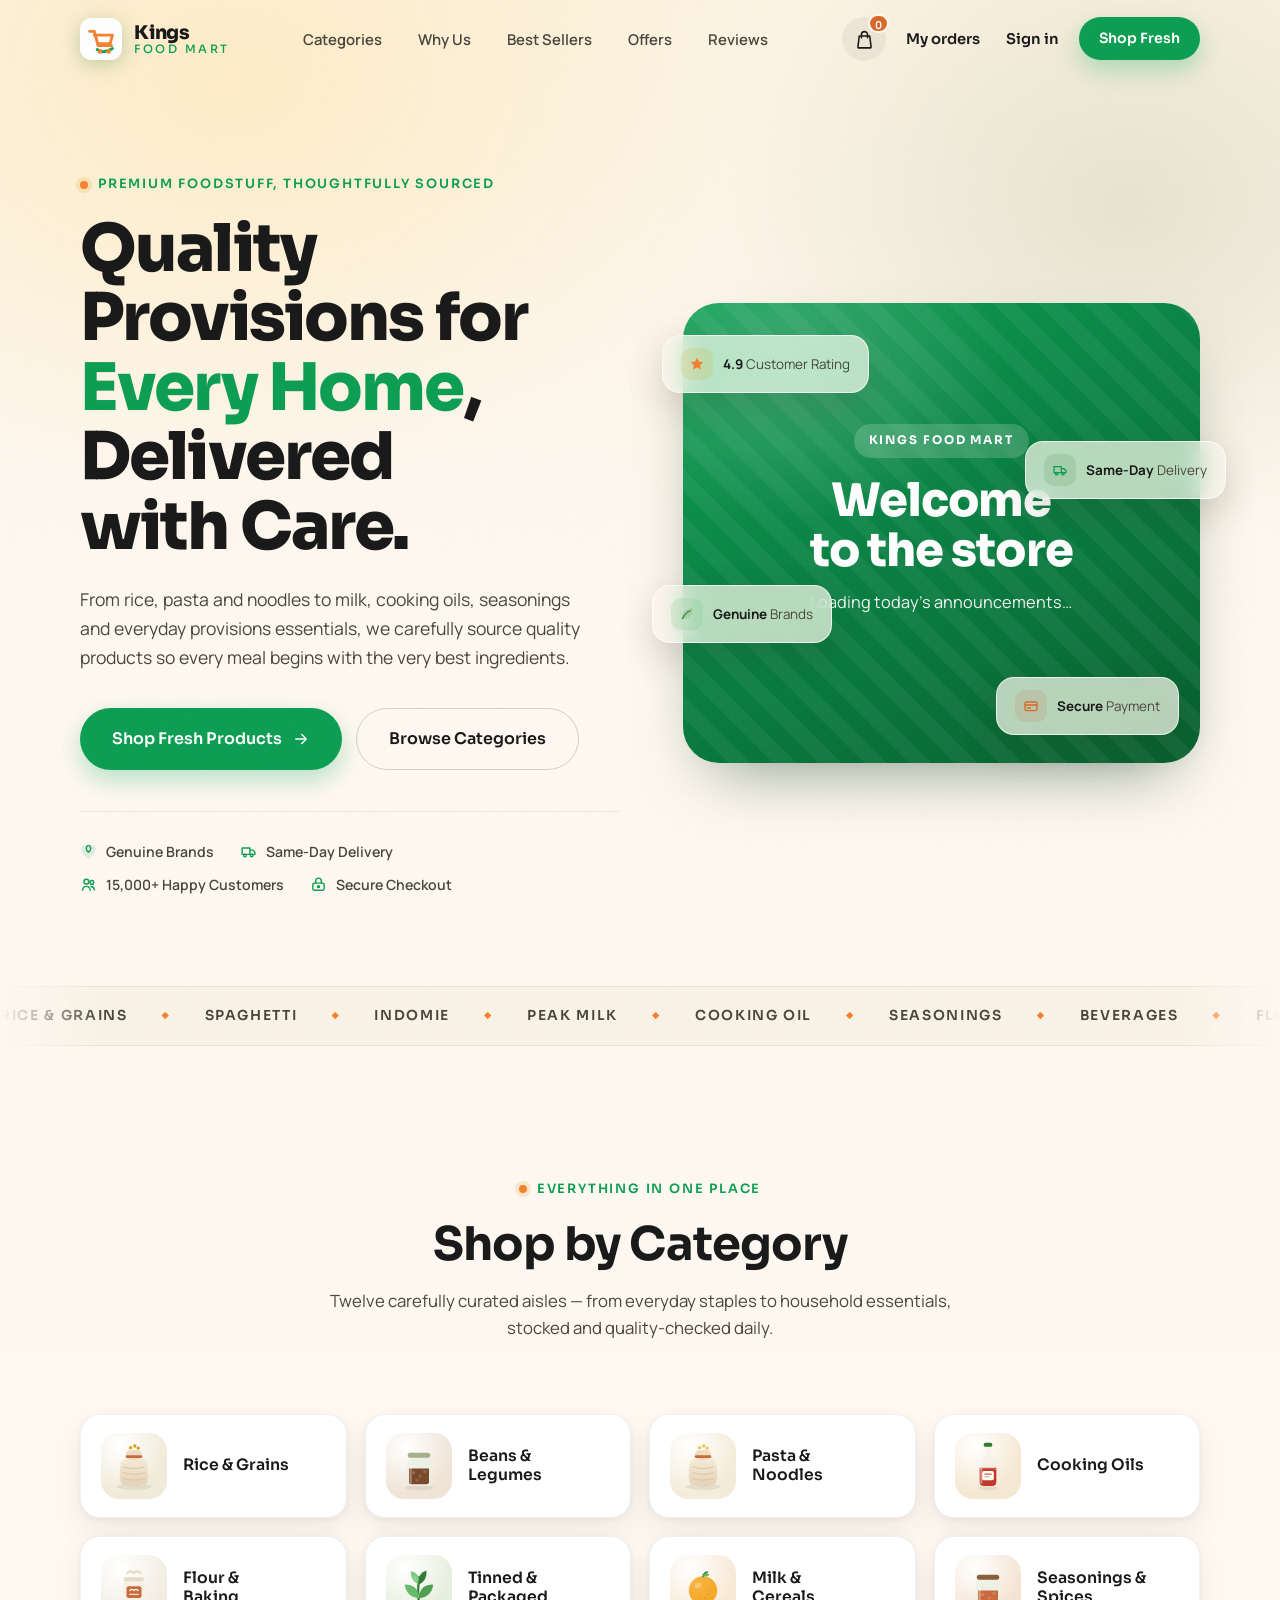
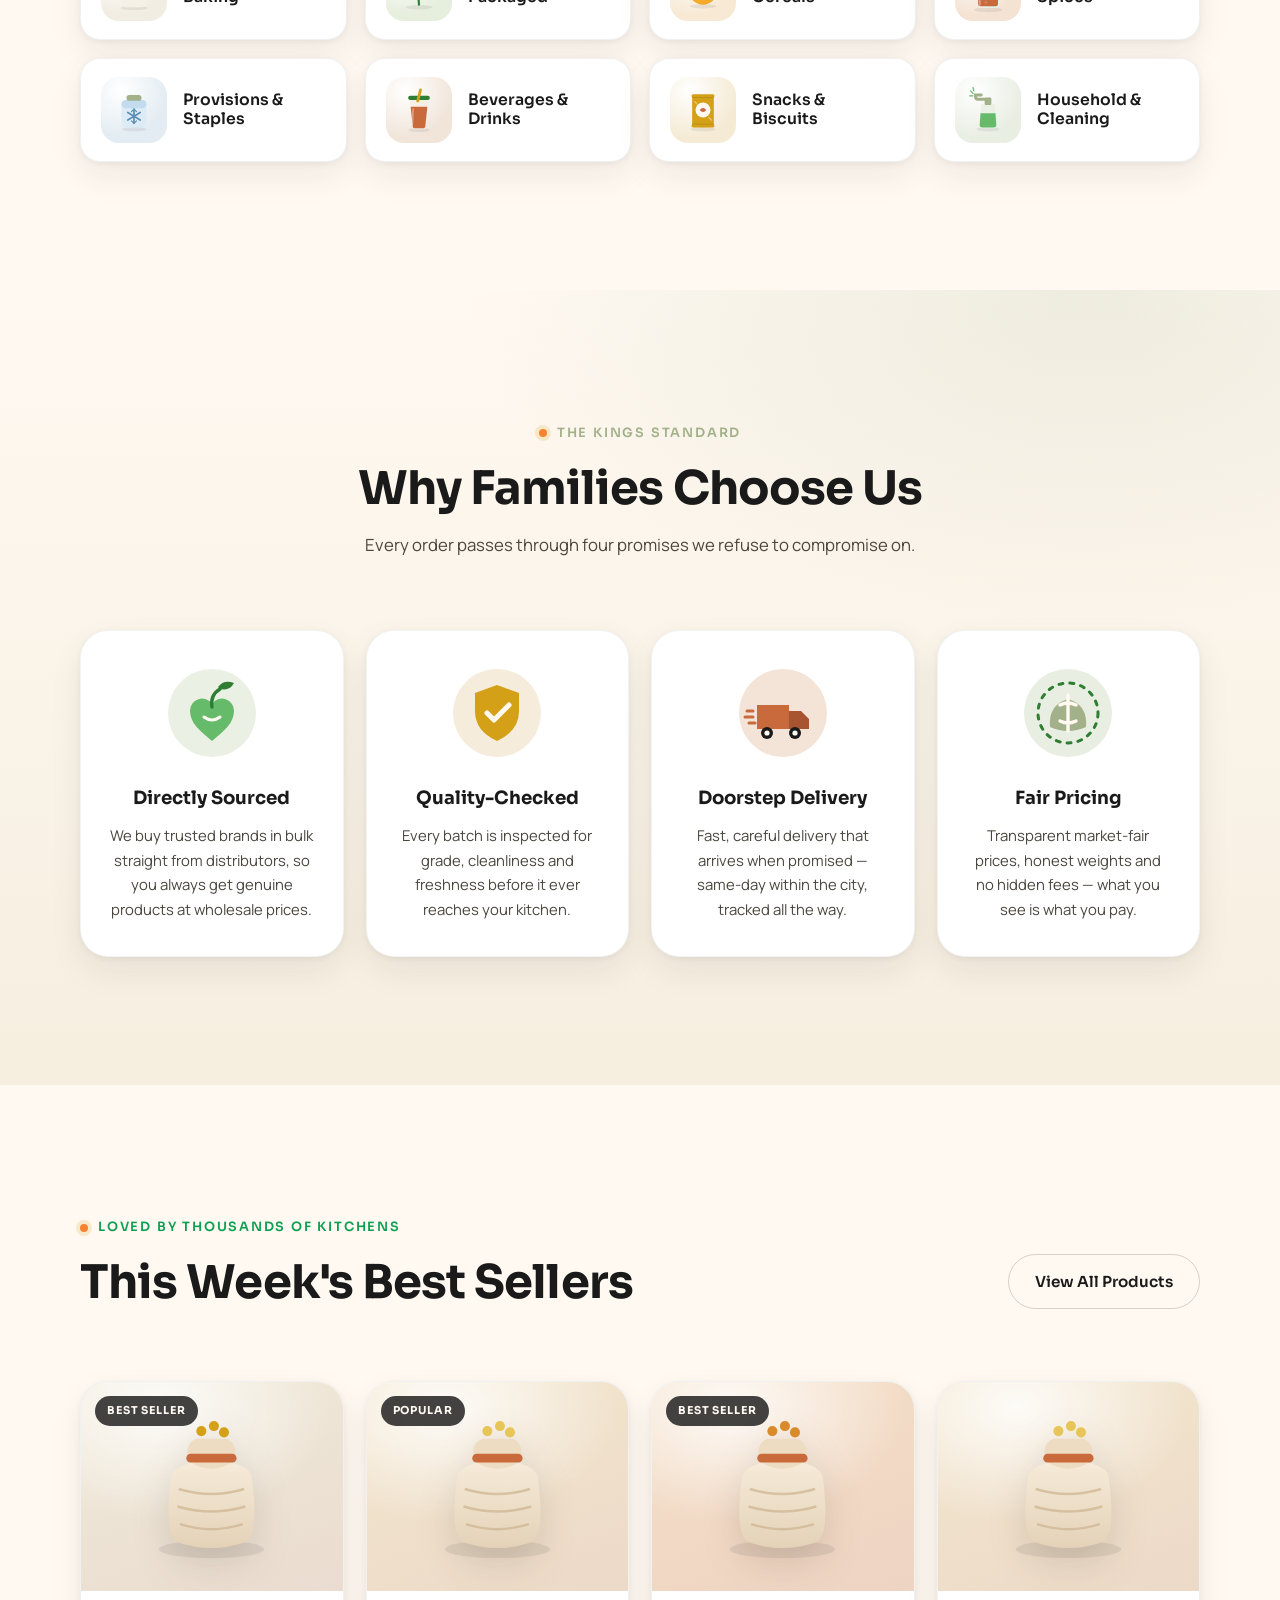
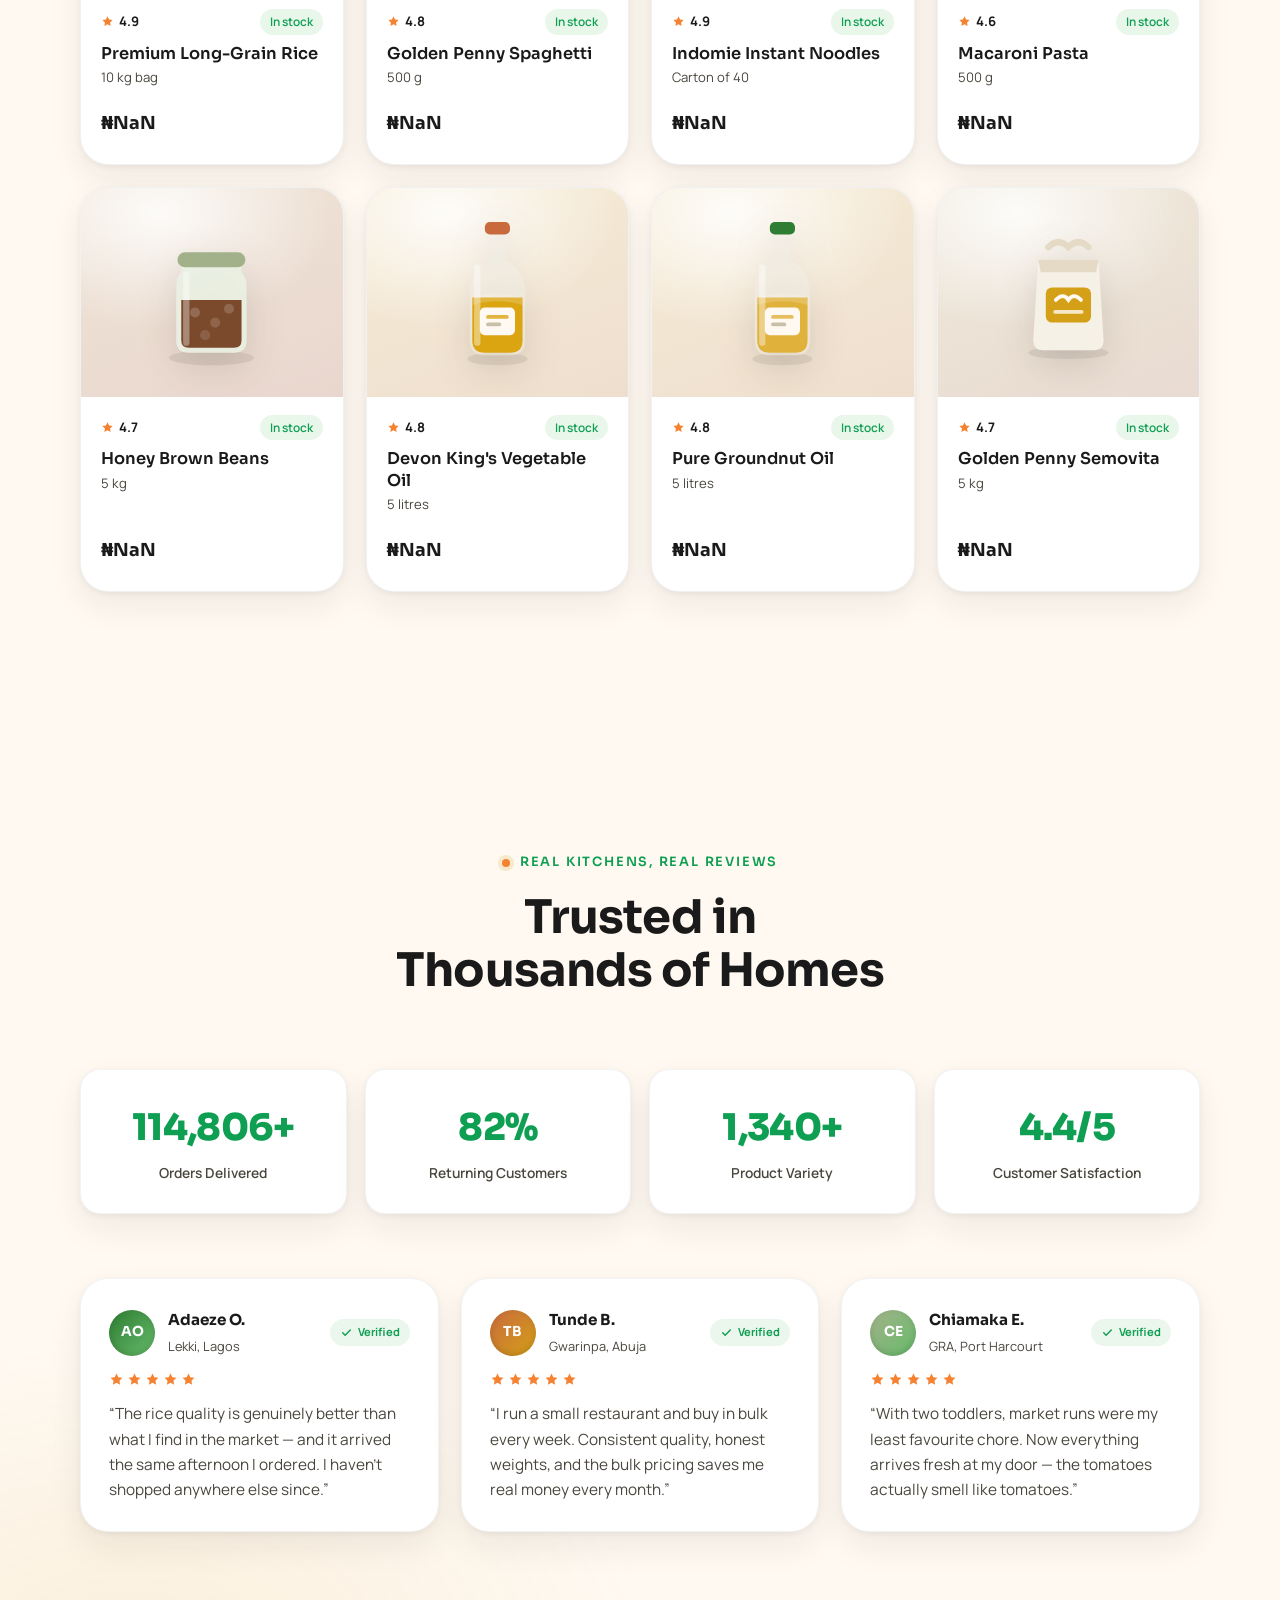
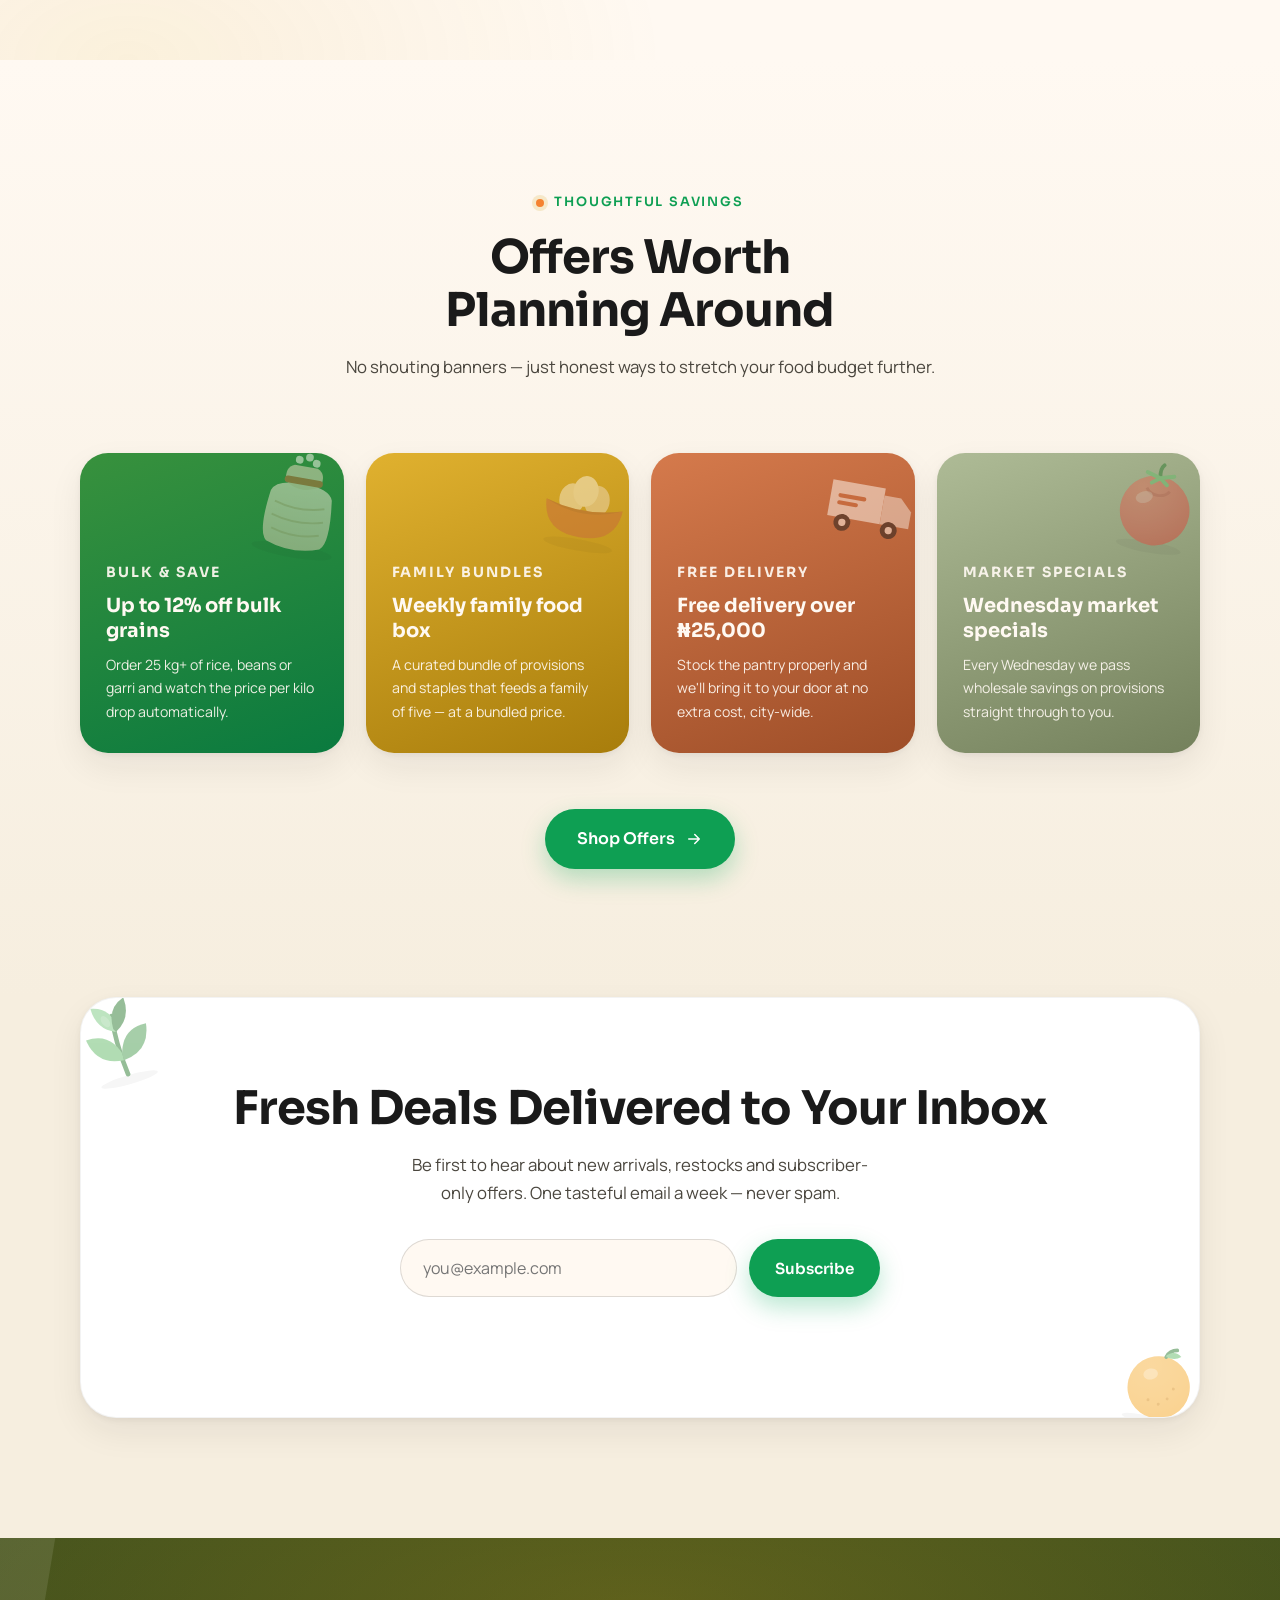
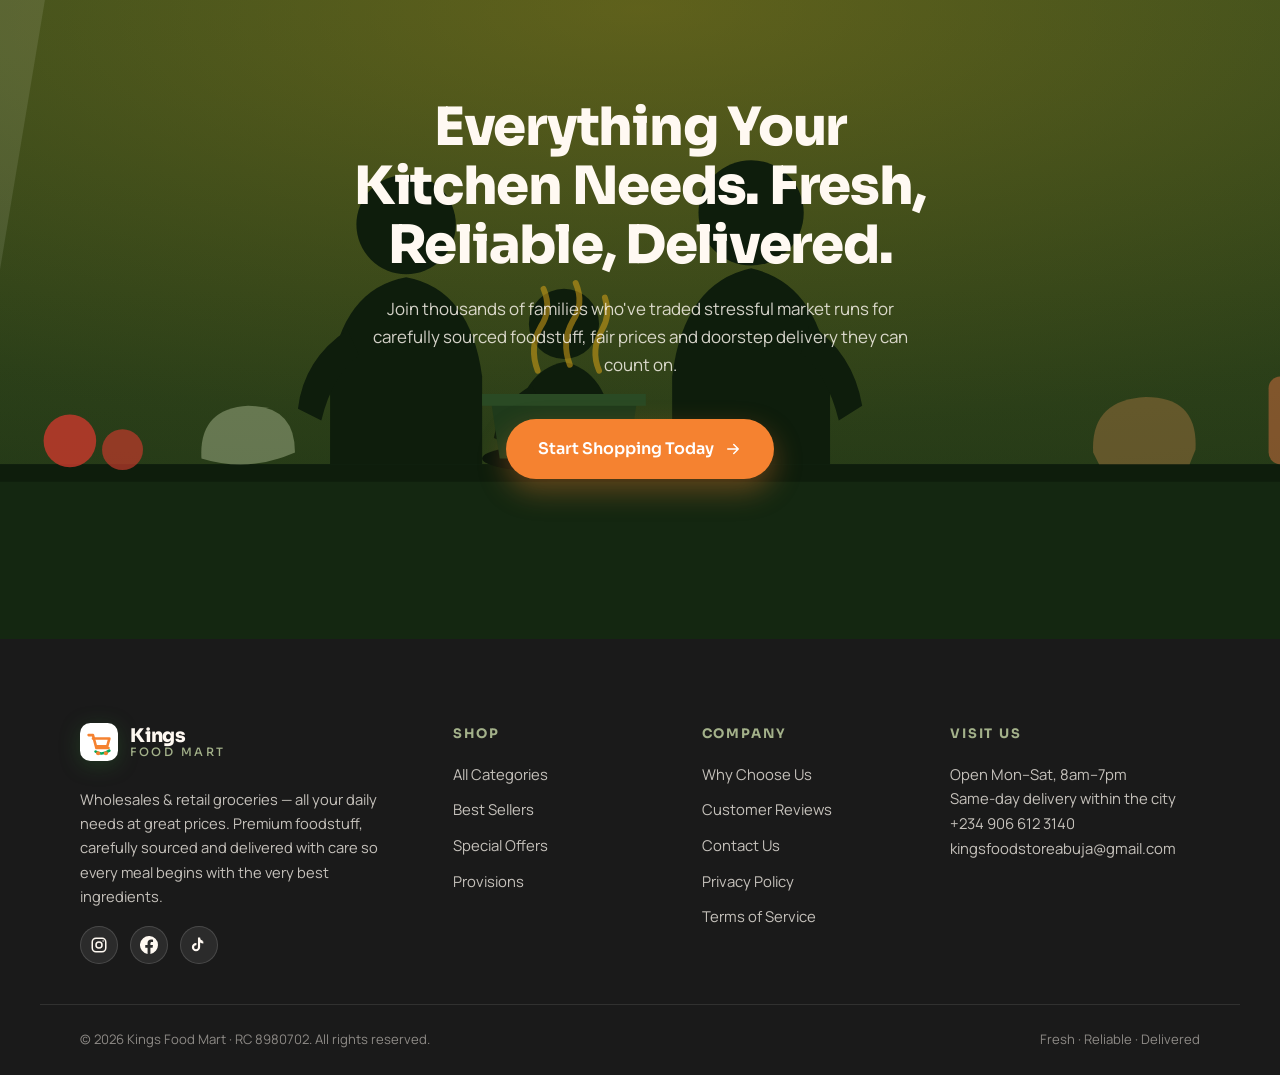
==== commit e992cce5: "Add files via upload" ====
--- a/index.html
+++ b/index.html
@@ -372,18 +372,18 @@
         </header>
 
         <ul class="cat-grid" role="list">
-          <li class="cat-card reveal" style="--tint:#F0EAD8"><a href="/shop?category=Rice%20%26%20Grains"><span class="cat-card__art" aria-hidden="true"><img class="photo cat-card__photo" src="https://images.unsplash.com/photo-1586201375761-83865001e31c?auto=format&fit=crop&w=200&q=80" alt="Rice and Grains" loading="lazy" decoding="async" /><svg viewBox="0 0 120 120" style="--grain:#D4A017"><use href="#s-sack"/></svg></span><span class="cat-card__body"><span class="cat-card__name">Rice &amp; Grains</span><span class="cat-card__count">14 products</span></span><span class="cat-card__arrow" aria-hidden="true">→</span></a></li>
-          <li class="cat-card reveal" style="--tint:#EFE4D6"><a href="/shop?category=Beans%20%26%20Legumes"><span class="cat-card__art" aria-hidden="true"><img class="photo cat-card__photo" src="https://images.unsplash.com/photo-1515543237350-b3eea1ec8082?auto=format&fit=crop&w=200&q=80" alt="Beans and Legumes" loading="lazy" decoding="async" /><svg viewBox="0 0 120 120" style="--fill:#7B4A2D;--lid:#A3B18A"><use href="#s-jar"/></svg></span><span class="cat-card__body"><span class="cat-card__name">Beans &amp; Legumes</span><span class="cat-card__count">9 products</span></span><span class="cat-card__arrow" aria-hidden="true">→</span></a></li>
-          <li class="cat-card reveal" style="--tint:#F3ECD9"><a href="/shop?category=Pasta%20%26%20Noodles"><span class="cat-card__art" aria-hidden="true"><img class="photo cat-card__photo" src="https://images.unsplash.com/photo-1612257999756-9dae14cff8f2?auto=format&fit=crop&w=200&q=80" alt="Pasta and Noodles" loading="lazy" decoding="async" /><svg viewBox="0 0 120 120" style="--grain:#E8C558"><use href="#s-sack"/></svg></span><span class="cat-card__body"><span class="cat-card__name">Pasta &amp; Noodles</span><span class="cat-card__count">7 products</span></span><span class="cat-card__arrow" aria-hidden="true">→</span></a></li>
-          <li class="cat-card reveal" style="--tint:#F5E8D2"><a href="/shop?category=Cooking%20Oils"><span class="cat-card__art" aria-hidden="true"><img class="photo cat-card__photo" src="https://images.unsplash.com/photo-1474979266404-7eaacbcd87c5?auto=format&fit=crop&w=200&q=80" alt="Cooking Oils" loading="lazy" decoding="async" /><svg viewBox="0 0 120 120" style="--oil:#C0392B;--cap:#2E7D32"><use href="#s-bottle"/></svg></span><span class="cat-card__body"><span class="cat-card__name">Cooking Oils</span><span class="cat-card__count">11 products</span></span><span class="cat-card__arrow" aria-hidden="true">→</span></a></li>
-          <li class="cat-card reveal" style="--tint:#F2EDE2"><a href="/shop?category=Flour%20%26%20Baking"><span class="cat-card__art" aria-hidden="true"><img class="photo cat-card__photo" src="https://images.unsplash.com/photo-1509440159596-0249088772ff?auto=format&fit=crop&w=200&q=80" alt="Flour and Baking" loading="lazy" decoding="async" /><svg viewBox="0 0 120 120" style="--label:#C96A3D"><use href="#s-flour"/></svg></span><span class="cat-card__body"><span class="cat-card__name">Flour &amp; Baking</span><span class="cat-card__count">12 products</span></span><span class="cat-card__arrow" aria-hidden="true">→</span></a></li>
-          <li class="cat-card reveal" style="--tint:#E6EEDD"><a href="/shop?category=Tinned%20%26%20Packaged"><span class="cat-card__art" aria-hidden="true"><img class="photo cat-card__photo" src="https://images.unsplash.com/photo-1540420773420-3366772f4999?auto=format&fit=crop&w=200&q=80" alt="Tinned and Packaged" loading="lazy" decoding="async" /><svg viewBox="0 0 120 120"><use href="#s-leaf"/></svg></span><span class="cat-card__body"><span class="cat-card__name">Tinned &amp; Packaged</span><span class="cat-card__count">22 products</span></span><span class="cat-card__arrow" aria-hidden="true">→</span></a></li>
-          <li class="cat-card reveal" style="--tint:#F7E9D4"><a href="/shop?category=Milk%20%26%20Cereals"><span class="cat-card__art" aria-hidden="true"><img class="photo cat-card__photo" src="https://images.unsplash.com/photo-1610832958506-aa56368176cf?auto=format&fit=crop&w=200&q=80" alt="Milk and Cereals" loading="lazy" decoding="async" /><svg viewBox="0 0 120 120"><use href="#s-fruit"/></svg></span><span class="cat-card__body"><span class="cat-card__name">Milk &amp; Cereals</span><span class="cat-card__count">18 products</span></span><span class="cat-card__arrow" aria-hidden="true">→</span></a></li>
-          <li class="cat-card reveal" style="--tint:#F4E3D3"><a href="/shop?category=Seasonings%20%26%20Spices"><span class="cat-card__art" aria-hidden="true"><img class="photo cat-card__photo" src="https://images.unsplash.com/photo-1596040033229-a9821ebd058d?auto=format&fit=crop&w=200&q=80" alt="Seasonings and Spices" loading="lazy" decoding="async" /><svg viewBox="0 0 120 120" style="--fill:#C96A3D;--lid:#8A5F3B"><use href="#s-jar"/></svg></span><span class="cat-card__body"><span class="cat-card__name">Seasonings &amp; Spices</span><span class="cat-card__count">26 products</span></span><span class="cat-card__arrow" aria-hidden="true">→</span></a></li>
-          <li class="cat-card reveal" style="--tint:#E3ECF2"><a href="/shop?category=Provisions%20%26%20Staples"><span class="cat-card__art" aria-hidden="true"><img class="photo cat-card__photo" src="https://images.unsplash.com/photo-1584385002340-d886f3a0f097?auto=format&fit=crop&w=200&q=80" alt="Provisions and Staples" loading="lazy" decoding="async" /><svg viewBox="0 0 120 120"><use href="#s-frozen"/></svg></span><span class="cat-card__body"><span class="cat-card__name">Provisions &amp; Staples</span><span class="cat-card__count">10 products</span></span><span class="cat-card__arrow" aria-hidden="true">→</span></a></li>
-          <li class="cat-card reveal" style="--tint:#F1E5DA"><a href="/shop?category=Beverages%20%26%20Drinks"><span class="cat-card__art" aria-hidden="true"><img class="photo cat-card__photo" src="https://images.unsplash.com/photo-1544145945-f90425340c7e?auto=format&fit=crop&w=200&q=80" alt="Beverages and Drinks" loading="lazy" decoding="async" /><svg viewBox="0 0 120 120" style="--drink:#C96A3D"><use href="#s-cup"/></svg></span><span class="cat-card__body"><span class="cat-card__name">Beverages &amp; Drinks</span><span class="cat-card__count">16 products</span></span><span class="cat-card__arrow" aria-hidden="true">→</span></a></li>
-          <li class="cat-card reveal" style="--tint:#F5EBD5"><a href="/shop?category=Snacks%20%26%20Biscuits"><span class="cat-card__art" aria-hidden="true"><img class="photo cat-card__photo" src="https://images.unsplash.com/photo-1621939514649-280e2ee25f60?auto=format&fit=crop&w=200&q=80" alt="Snacks and Biscuits" loading="lazy" decoding="async" /><svg viewBox="0 0 120 120" style="--pack:#D4A017"><use href="#s-snack"/></svg></span><span class="cat-card__body"><span class="cat-card__name">Snacks &amp; Biscuits</span><span class="cat-card__count">14 products</span></span><span class="cat-card__arrow" aria-hidden="true">→</span></a></li>
-          <li class="cat-card reveal" style="--tint:#E9EEE3"><a href="/shop?category=Household%20%26%20Cleaning"><span class="cat-card__art" aria-hidden="true"><img class="photo cat-card__photo" src="https://images.unsplash.com/photo-1583947215259-38e31be8751f?auto=format&fit=crop&w=200&q=80" alt="Household and Cleaning" loading="lazy" decoding="async" /><svg viewBox="0 0 120 120" style="--soap:#66BB6A"><use href="#s-home"/></svg></span><span class="cat-card__body"><span class="cat-card__name">Household &amp; Cleaning</span><span class="cat-card__count">13 products</span></span><span class="cat-card__arrow" aria-hidden="true">→</span></a></li>
+          <li class="cat-card reveal" style="--tint:#F0EAD8"><a href="/shop?category=Rice%20%26%20Grains"><span class="cat-card__art" aria-hidden="true"><img class="photo cat-card__photo" src="https://images.unsplash.com/photo-1586201375761-83865001e31c?auto=format&fit=crop&w=200&q=80" alt="Rice and Grains" loading="lazy" decoding="async" /><svg viewBox="0 0 120 120" style="--grain:#D4A017"><use href="#s-sack"/></svg></span><span class="cat-card__body"><span class="cat-card__name">Rice &amp; Grains</span></span><span class="cat-card__arrow" aria-hidden="true">→</span></a></li>
+          <li class="cat-card reveal" style="--tint:#EFE4D6"><a href="/shop?category=Beans%20%26%20Legumes"><span class="cat-card__art" aria-hidden="true"><img class="photo cat-card__photo" src="https://images.unsplash.com/photo-1515543237350-b3eea1ec8082?auto=format&fit=crop&w=200&q=80" alt="Beans and Legumes" loading="lazy" decoding="async" /><svg viewBox="0 0 120 120" style="--fill:#7B4A2D;--lid:#A3B18A"><use href="#s-jar"/></svg></span><span class="cat-card__body"><span class="cat-card__name">Beans &amp; Legumes</span></span><span class="cat-card__arrow" aria-hidden="true">→</span></a></li>
+          <li class="cat-card reveal" style="--tint:#F3ECD9"><a href="/shop?category=Pasta%20%26%20Noodles"><span class="cat-card__art" aria-hidden="true"><img class="photo cat-card__photo" src="https://images.unsplash.com/photo-1612257999756-9dae14cff8f2?auto=format&fit=crop&w=200&q=80" alt="Pasta and Noodles" loading="lazy" decoding="async" /><svg viewBox="0 0 120 120" style="--grain:#E8C558"><use href="#s-sack"/></svg></span><span class="cat-card__body"><span class="cat-card__name">Pasta &amp; Noodles</span></span><span class="cat-card__arrow" aria-hidden="true">→</span></a></li>
+          <li class="cat-card reveal" style="--tint:#F5E8D2"><a href="/shop?category=Cooking%20Oils"><span class="cat-card__art" aria-hidden="true"><img class="photo cat-card__photo" src="https://images.unsplash.com/photo-1474979266404-7eaacbcd87c5?auto=format&fit=crop&w=200&q=80" alt="Cooking Oils" loading="lazy" decoding="async" /><svg viewBox="0 0 120 120" style="--oil:#C0392B;--cap:#2E7D32"><use href="#s-bottle"/></svg></span><span class="cat-card__body"><span class="cat-card__name">Cooking Oils</span></span><span class="cat-card__arrow" aria-hidden="true">→</span></a></li>
+          <li class="cat-card reveal" style="--tint:#F2EDE2"><a href="/shop?category=Flour%20%26%20Baking"><span class="cat-card__art" aria-hidden="true"><img class="photo cat-card__photo" src="https://images.unsplash.com/photo-1509440159596-0249088772ff?auto=format&fit=crop&w=200&q=80" alt="Flour and Baking" loading="lazy" decoding="async" /><svg viewBox="0 0 120 120" style="--label:#C96A3D"><use href="#s-flour"/></svg></span><span class="cat-card__body"><span class="cat-card__name">Flour &amp; Baking</span></span><span class="cat-card__arrow" aria-hidden="true">→</span></a></li>
+          <li class="cat-card reveal" style="--tint:#E6EEDD"><a href="/shop?category=Tinned%20%26%20Packaged"><span class="cat-card__art" aria-hidden="true"><img class="photo cat-card__photo" src="https://images.unsplash.com/photo-1540420773420-3366772f4999?auto=format&fit=crop&w=200&q=80" alt="Tinned and Packaged" loading="lazy" decoding="async" /><svg viewBox="0 0 120 120"><use href="#s-leaf"/></svg></span><span class="cat-card__body"><span class="cat-card__name">Tinned &amp; Packaged</span></span><span class="cat-card__arrow" aria-hidden="true">→</span></a></li>
+          <li class="cat-card reveal" style="--tint:#F7E9D4"><a href="/shop?category=Milk%20%26%20Cereals"><span class="cat-card__art" aria-hidden="true"><img class="photo cat-card__photo" src="https://images.unsplash.com/photo-1610832958506-aa56368176cf?auto=format&fit=crop&w=200&q=80" alt="Milk and Cereals" loading="lazy" decoding="async" /><svg viewBox="0 0 120 120"><use href="#s-fruit"/></svg></span><span class="cat-card__body"><span class="cat-card__name">Milk &amp; Cereals</span></span><span class="cat-card__arrow" aria-hidden="true">→</span></a></li>
+          <li class="cat-card reveal" style="--tint:#F4E3D3"><a href="/shop?category=Seasonings%20%26%20Spices"><span class="cat-card__art" aria-hidden="true"><img class="photo cat-card__photo" src="https://images.unsplash.com/photo-1596040033229-a9821ebd058d?auto=format&fit=crop&w=200&q=80" alt="Seasonings and Spices" loading="lazy" decoding="async" /><svg viewBox="0 0 120 120" style="--fill:#C96A3D;--lid:#8A5F3B"><use href="#s-jar"/></svg></span><span class="cat-card__body"><span class="cat-card__name">Seasonings &amp; Spices</span></span><span class="cat-card__arrow" aria-hidden="true">→</span></a></li>
+          <li class="cat-card reveal" style="--tint:#E3ECF2"><a href="/shop?category=Provisions%20%26%20Staples"><span class="cat-card__art" aria-hidden="true"><img class="photo cat-card__photo" src="https://images.unsplash.com/photo-1584385002340-d886f3a0f097?auto=format&fit=crop&w=200&q=80" alt="Provisions and Staples" loading="lazy" decoding="async" /><svg viewBox="0 0 120 120"><use href="#s-frozen"/></svg></span><span class="cat-card__body"><span class="cat-card__name">Provisions &amp; Staples</span></span><span class="cat-card__arrow" aria-hidden="true">→</span></a></li>
+          <li class="cat-card reveal" style="--tint:#F1E5DA"><a href="/shop?category=Beverages%20%26%20Drinks"><span class="cat-card__art" aria-hidden="true"><img class="photo cat-card__photo" src="https://images.unsplash.com/photo-1544145945-f90425340c7e?auto=format&fit=crop&w=200&q=80" alt="Beverages and Drinks" loading="lazy" decoding="async" /><svg viewBox="0 0 120 120" style="--drink:#C96A3D"><use href="#s-cup"/></svg></span><span class="cat-card__body"><span class="cat-card__name">Beverages &amp; Drinks</span></span><span class="cat-card__arrow" aria-hidden="true">→</span></a></li>
+          <li class="cat-card reveal" style="--tint:#F5EBD5"><a href="/shop?category=Snacks%20%26%20Biscuits"><span class="cat-card__art" aria-hidden="true"><img class="photo cat-card__photo" src="https://images.unsplash.com/photo-1621939514649-280e2ee25f60?auto=format&fit=crop&w=200&q=80" alt="Snacks and Biscuits" loading="lazy" decoding="async" /><svg viewBox="0 0 120 120" style="--pack:#D4A017"><use href="#s-snack"/></svg></span><span class="cat-card__body"><span class="cat-card__name">Snacks &amp; Biscuits</span></span><span class="cat-card__arrow" aria-hidden="true">→</span></a></li>
+          <li class="cat-card reveal" style="--tint:#E9EEE3"><a href="/shop?category=Household%20%26%20Cleaning"><span class="cat-card__art" aria-hidden="true"><img class="photo cat-card__photo" src="https://images.unsplash.com/photo-1583947215259-38e31be8751f?auto=format&fit=crop&w=200&q=80" alt="Household and Cleaning" loading="lazy" decoding="async" /><svg viewBox="0 0 120 120" style="--soap:#66BB6A"><use href="#s-home"/></svg></span><span class="cat-card__body"><span class="cat-card__name">Household &amp; Cleaning</span></span><span class="cat-card__arrow" aria-hidden="true">→</span></a></li>
         </ul>
       </div>
     </section>
